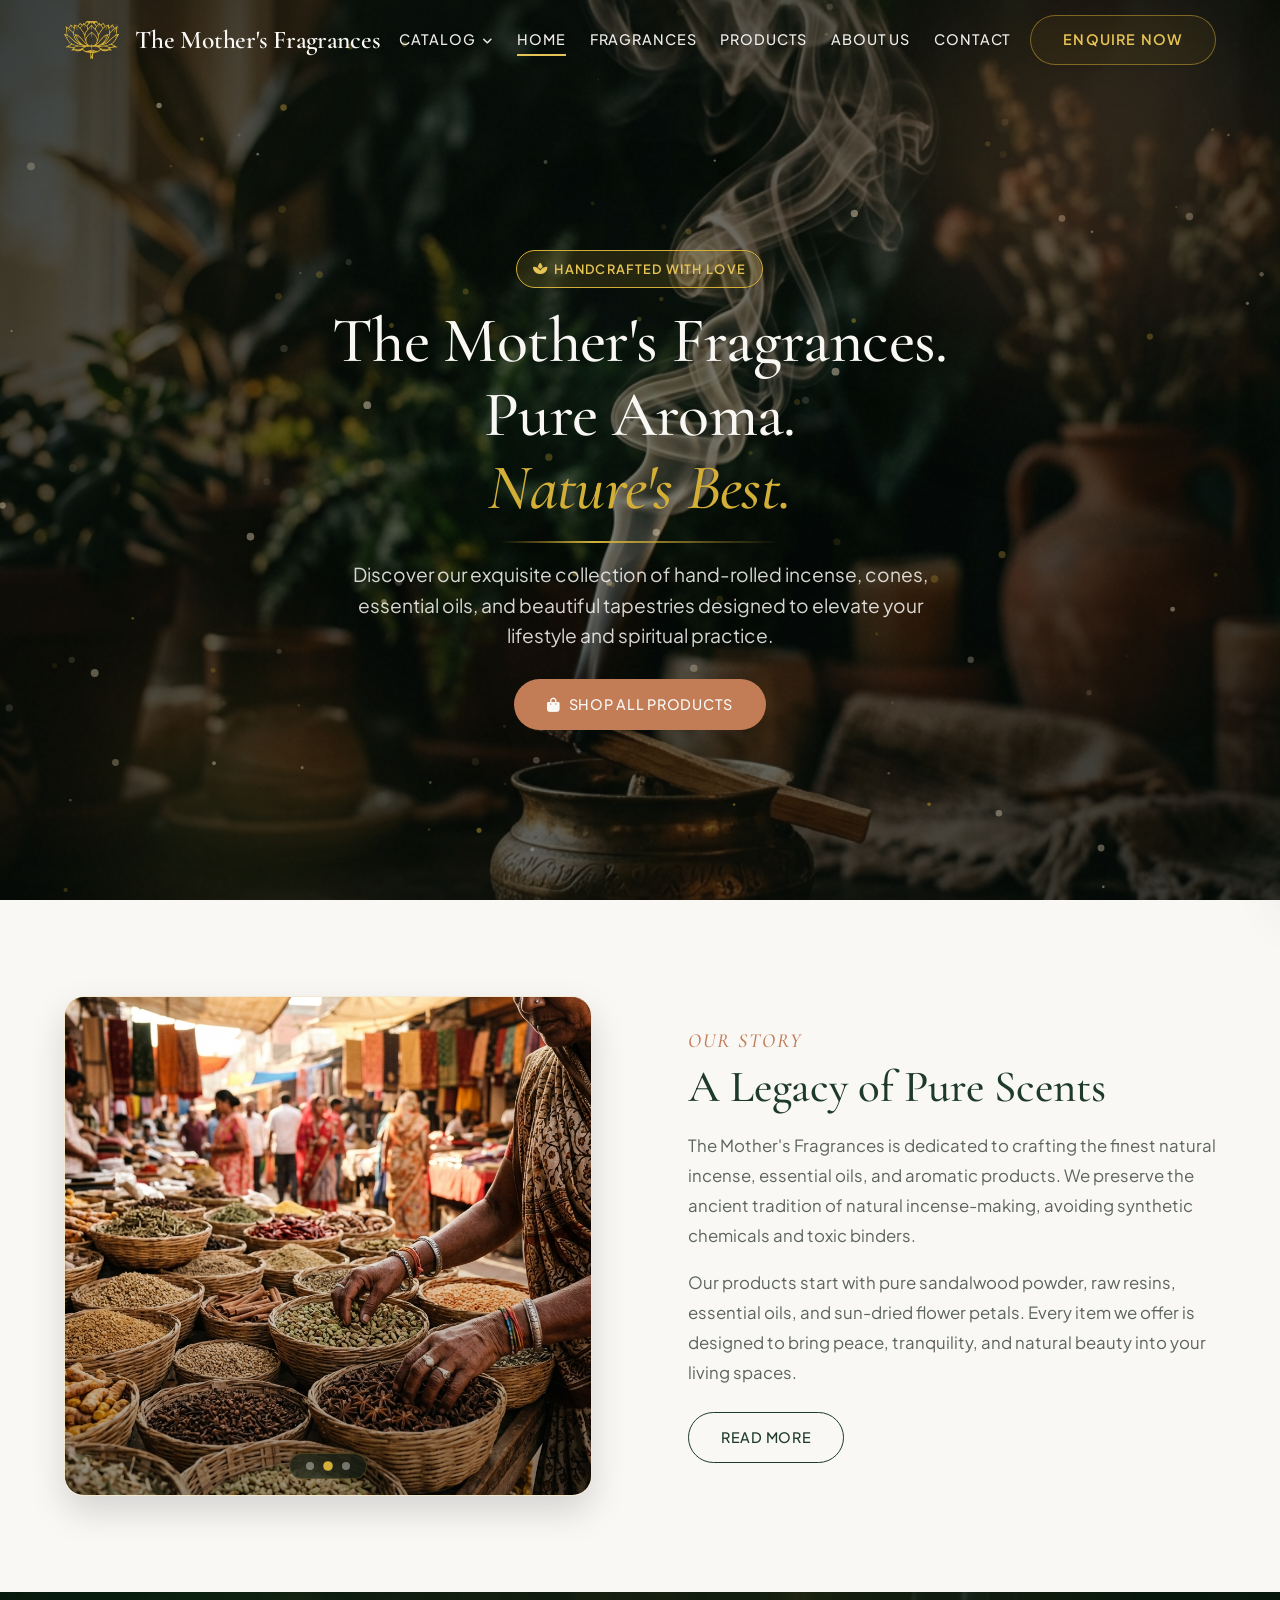
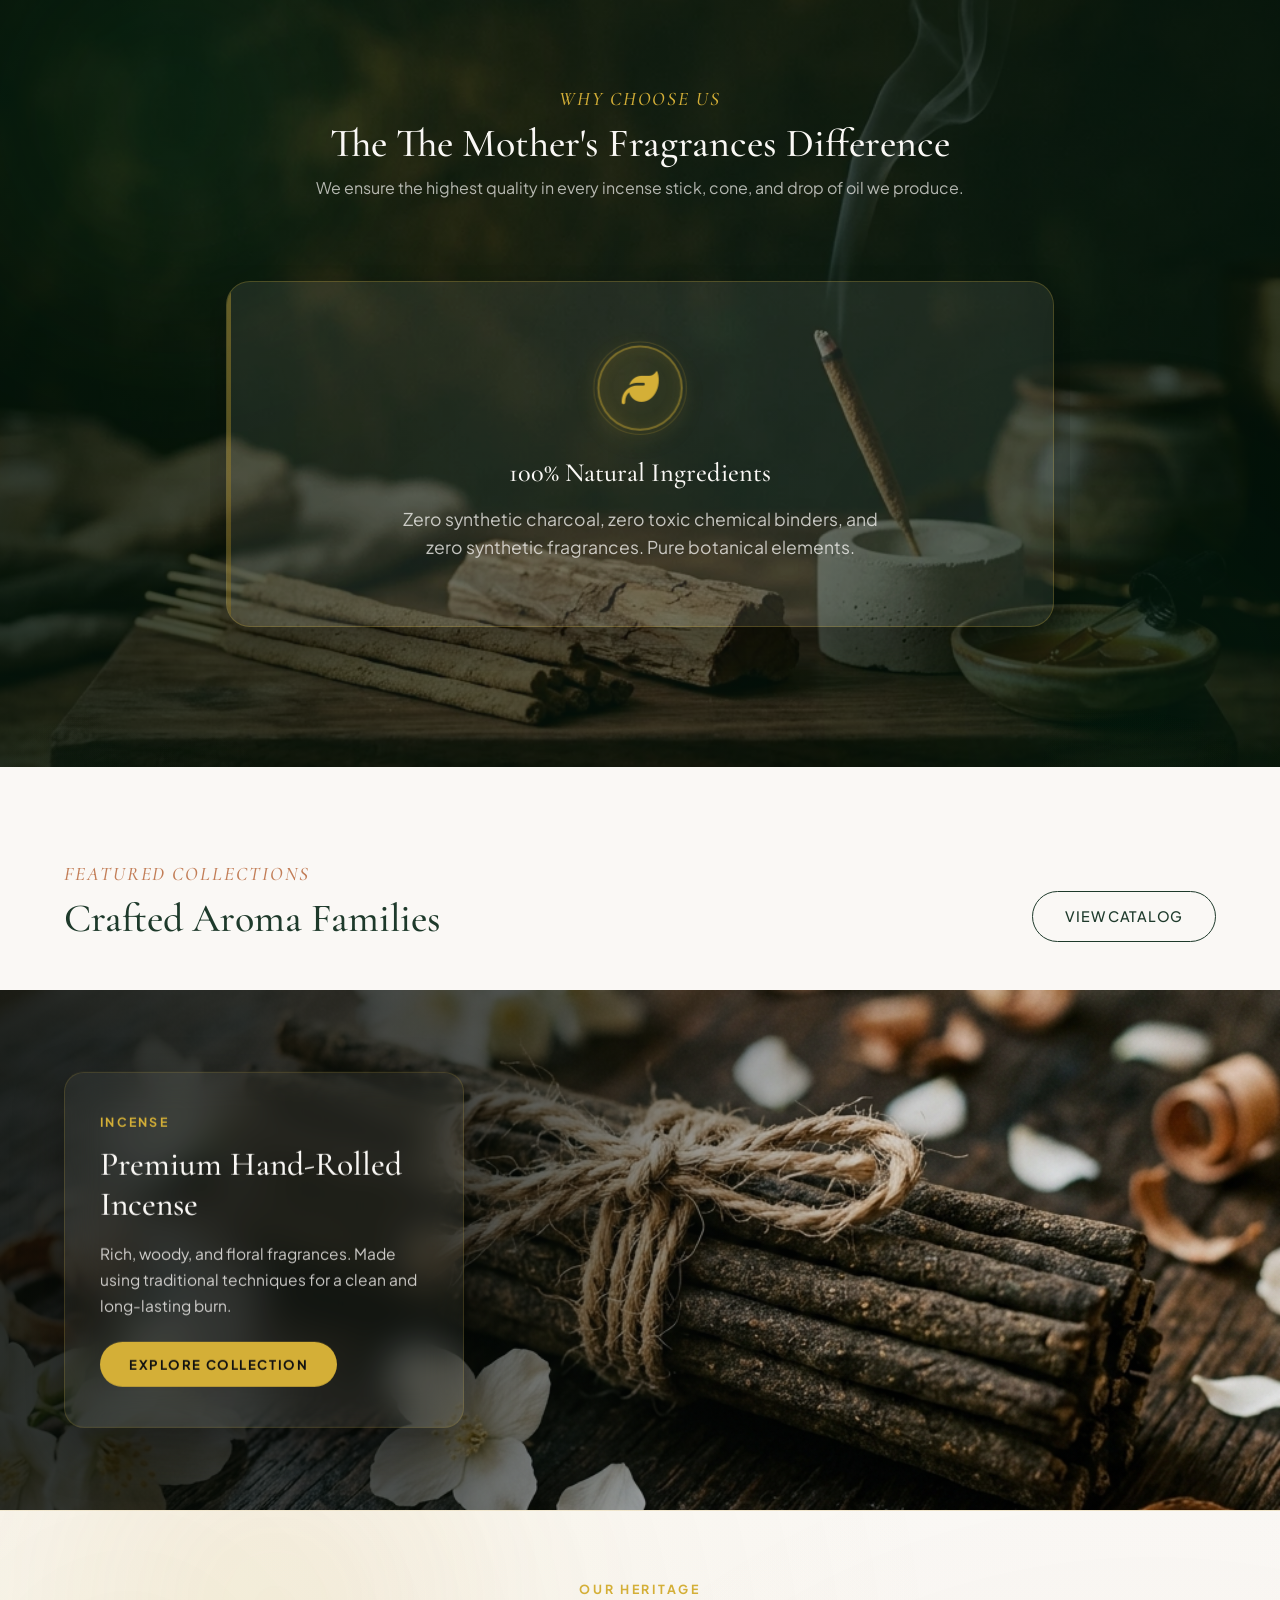
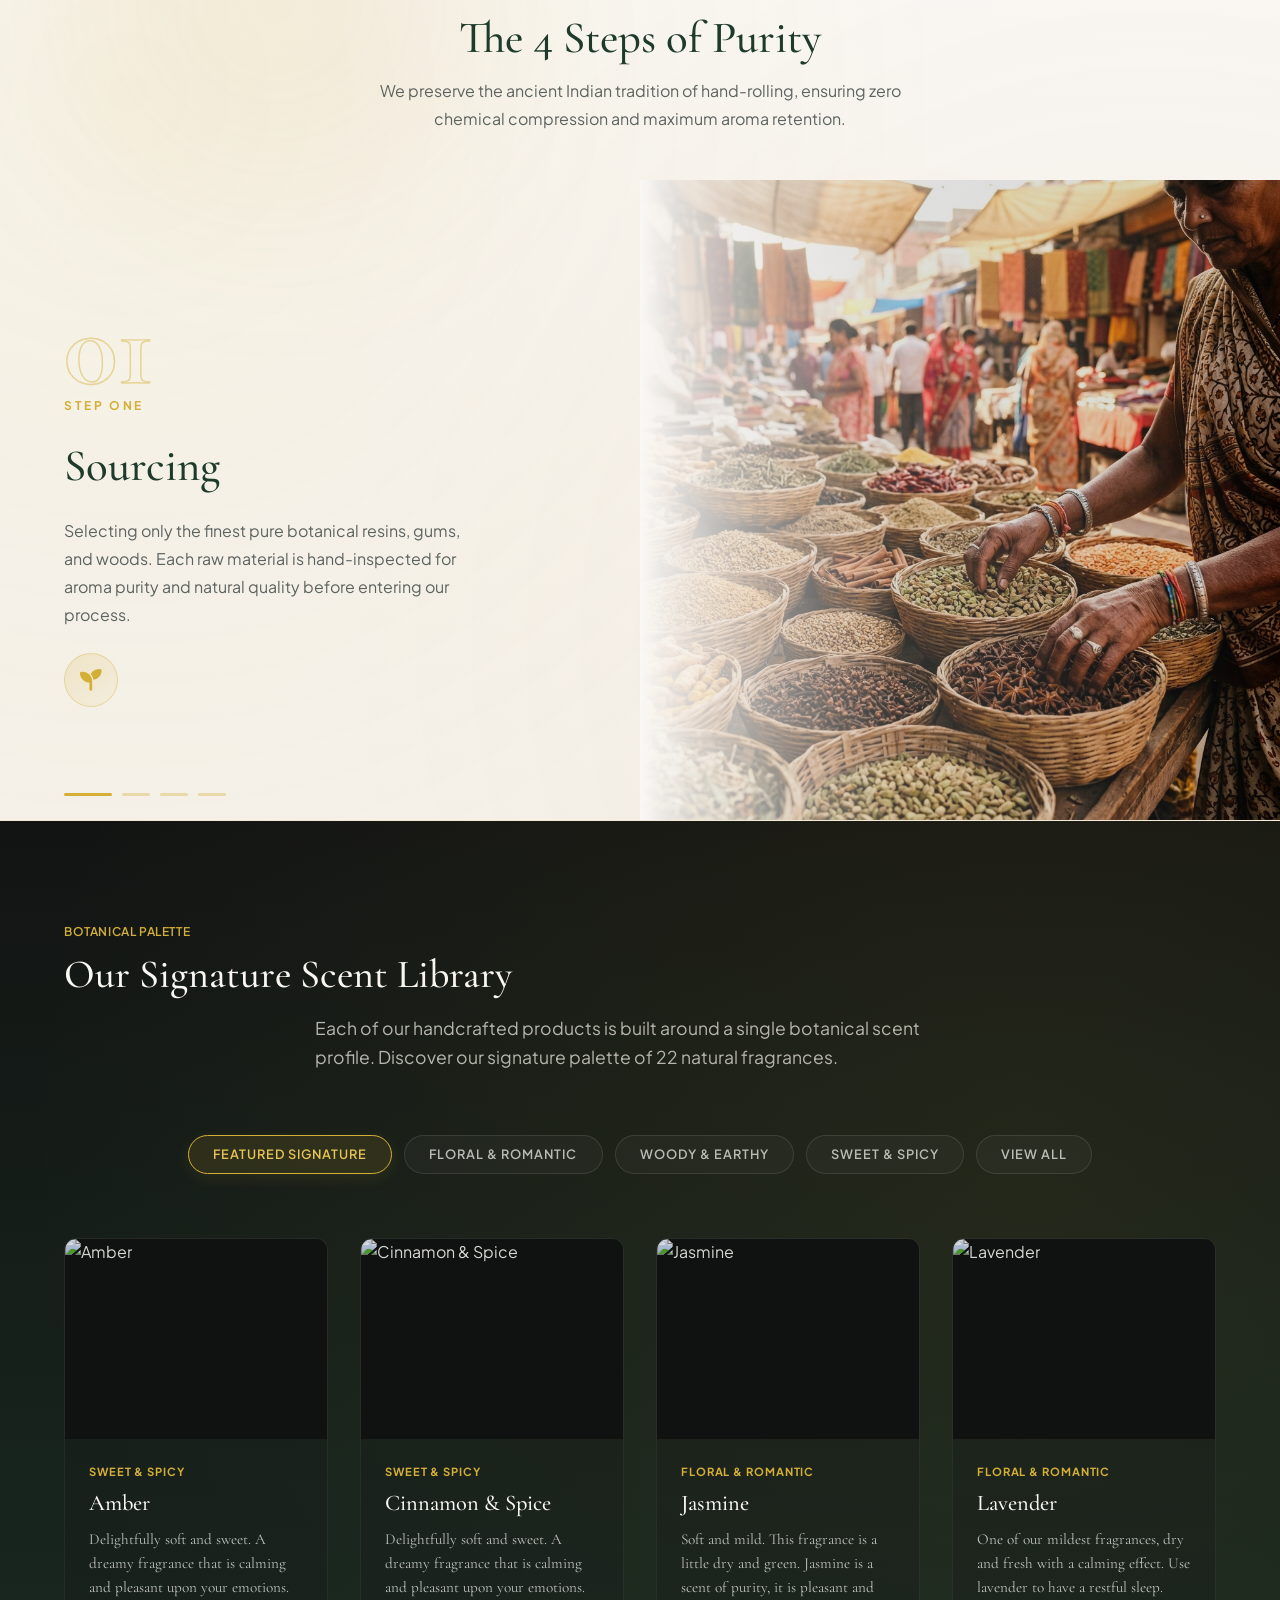
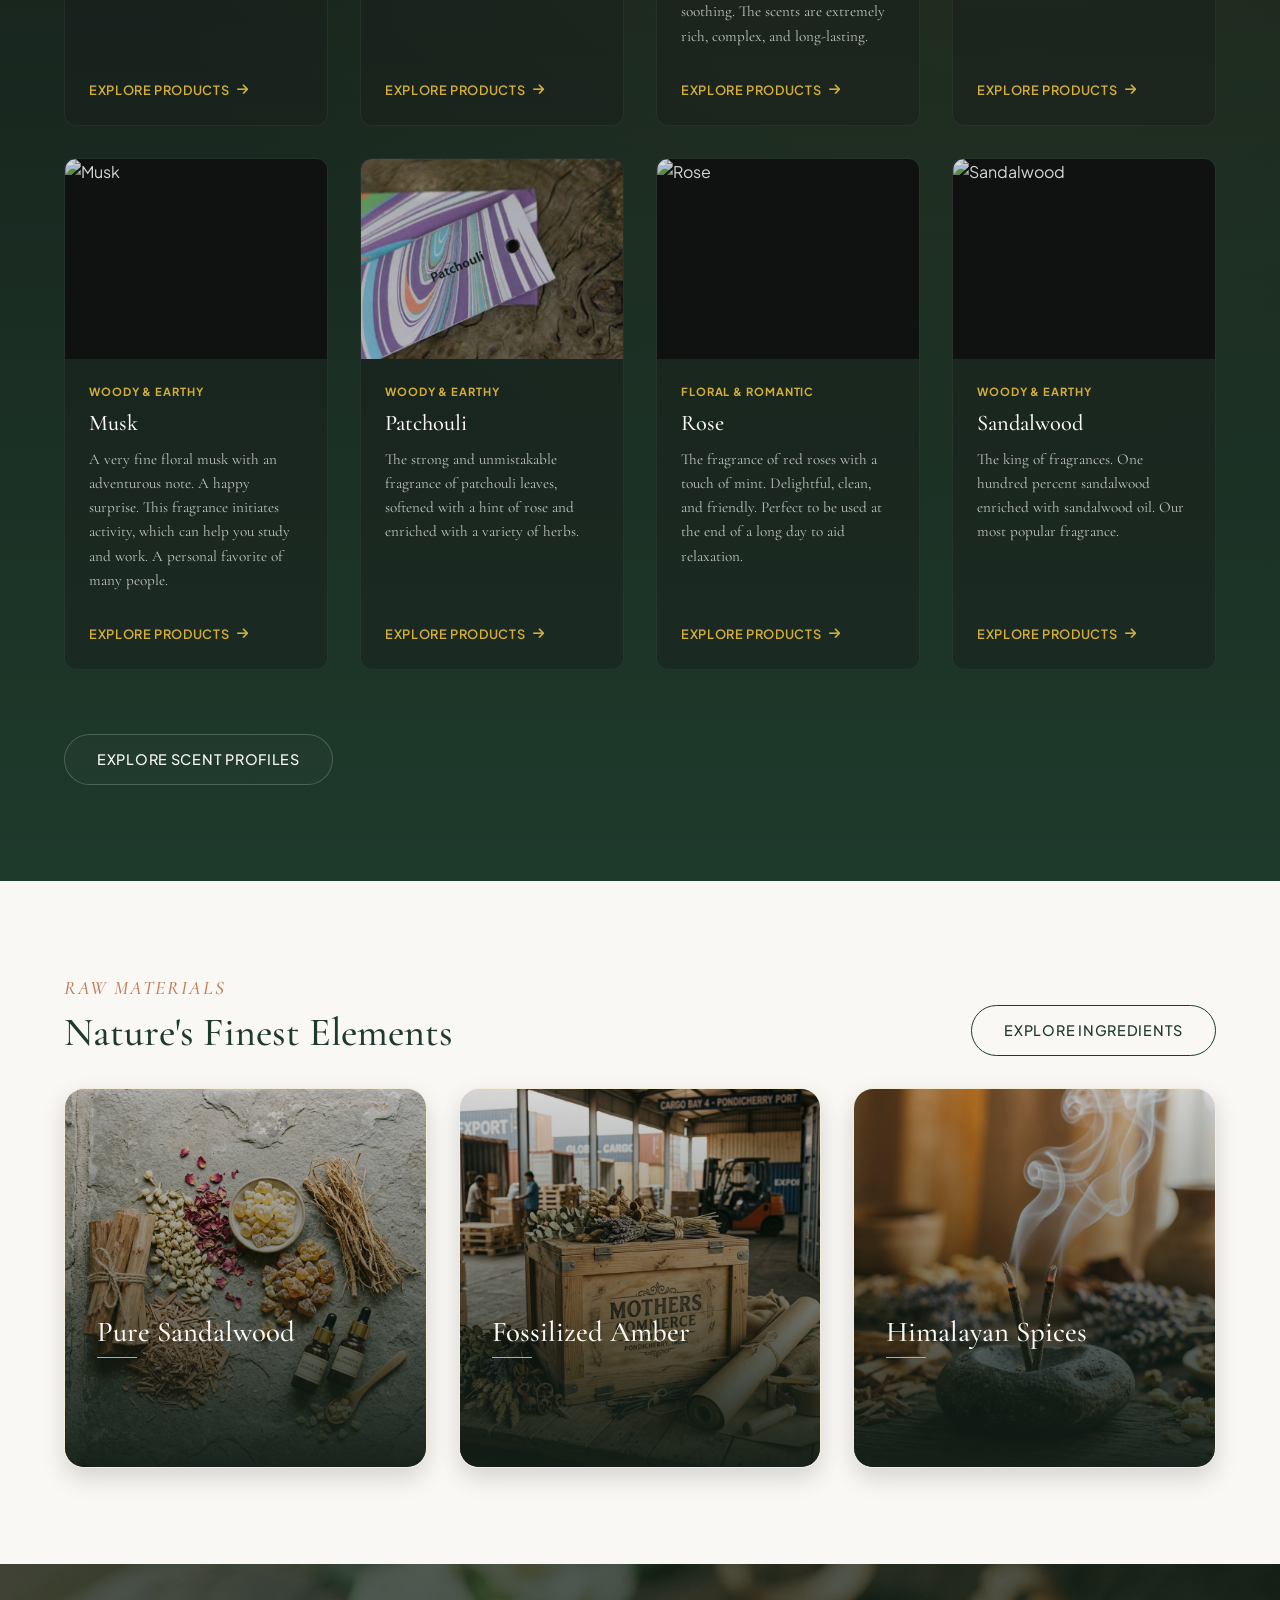
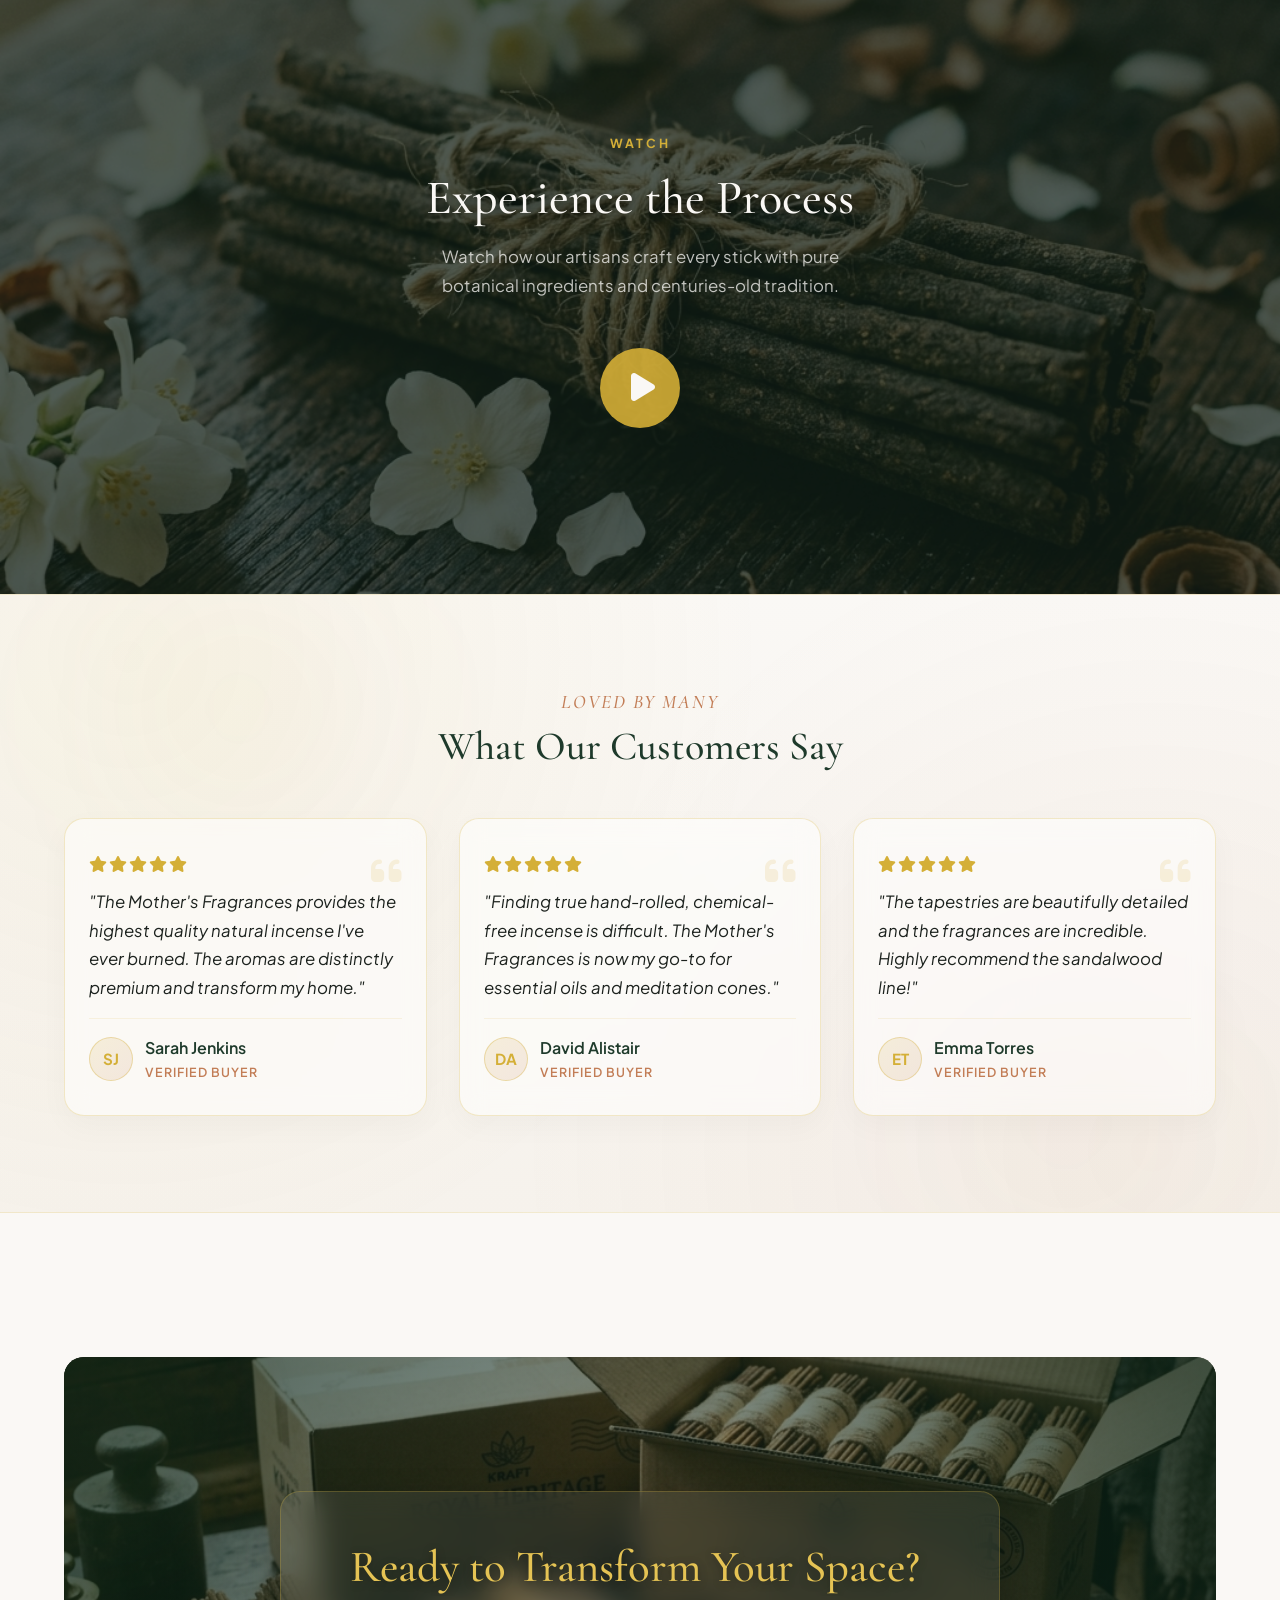
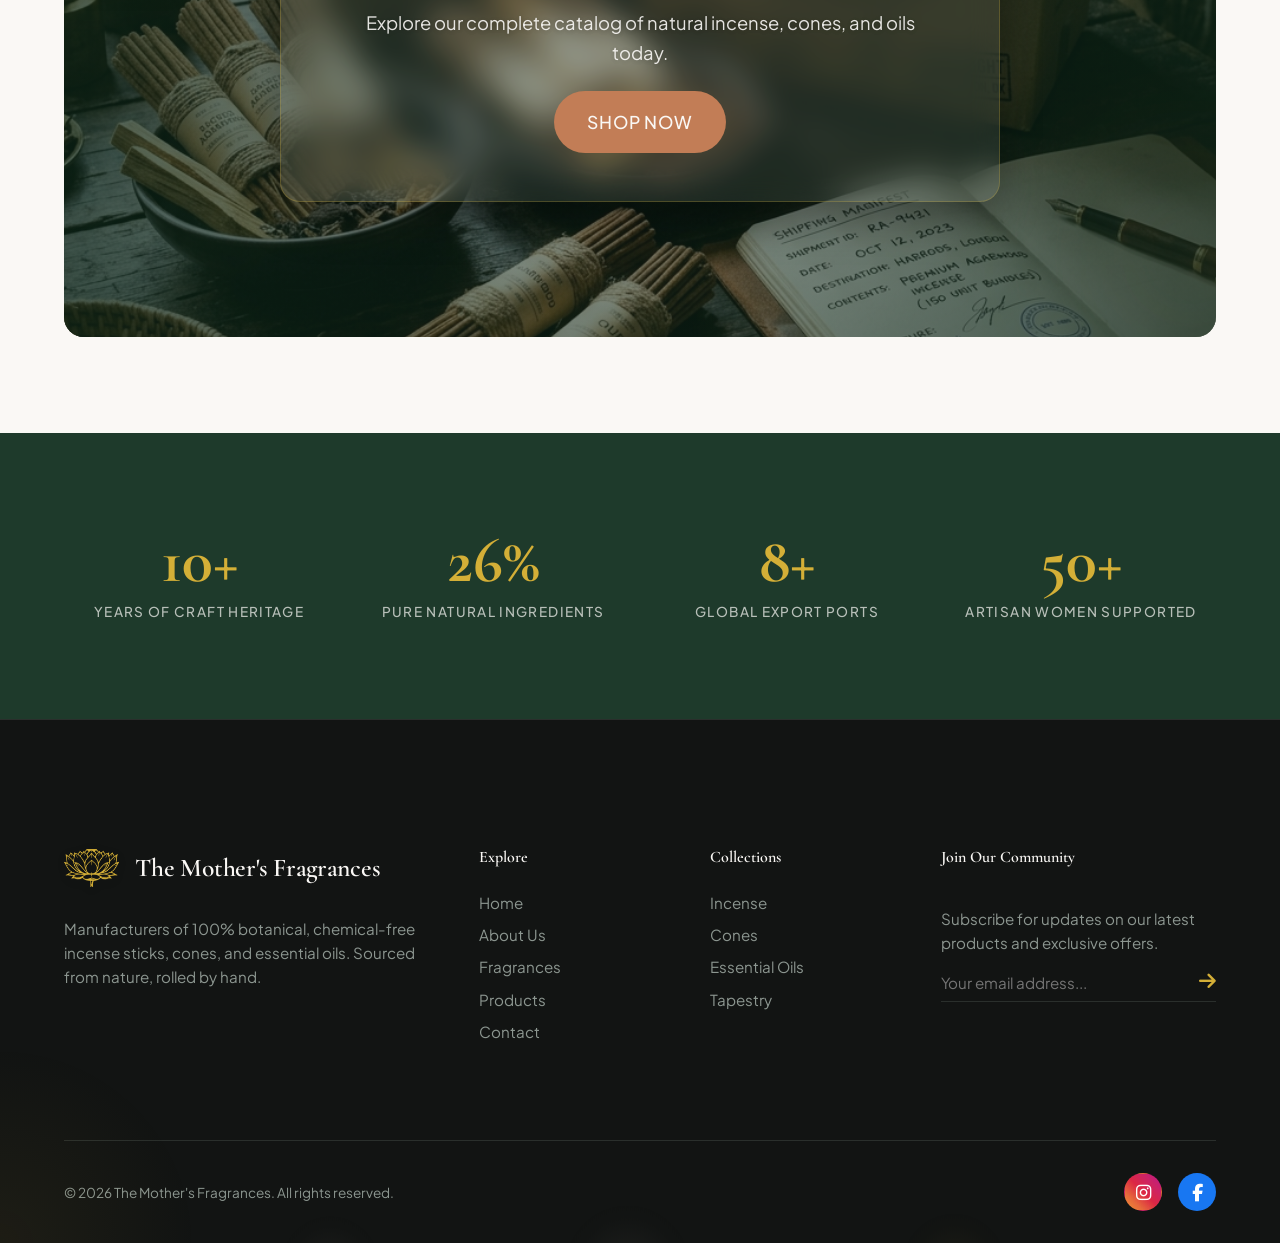
==== index.html @ 9d0c7a4f "upgraded" ====
<!DOCTYPE html>
<html lang="en">

<head>
  <meta charset="UTF-8">
  <meta name="viewport" content="width=device-width, initial-scale=1.0">
  <title>Mothersfragrances | Premium Incense, Cones & Oils</title>
  <meta name="description"
    content="Discover The Mother's Fragrances. Shop our premium collections of handcrafted Incense, Cones, Perfume Oils, Essential Oils, and Tapestries.">
  <meta name="keywords"
    content="The Mother's Fragrances, incense, cones, tapestry, perfume oils, essential oils, handcrafted incense">
  <link rel="icon" type="image/webp" href="./assets/images/lotus-logo-golden.webp">

  <!-- CSS Stylesheets -->
  <link rel="stylesheet" href="./assets/css/variables.css?v=10">
  <link rel="stylesheet" href="./assets/css/styles.css?v=32">

  <!-- FontAwesome for Premium Icons -->
  <link rel="stylesheet" href="https://cdnjs.cloudflare.com/ajax/libs/font-awesome/6.4.0/css/all.min.css">
  <!-- Google Fonts: Cinzel for cinematic feel -->
  <link rel="preconnect" href="https://fonts.googleapis.com">
  <link rel="preconnect" href="https://fonts.gstatic.com" crossorigin>
  <link
    href="https://fonts.googleapis.com/css2?family=Cinzel:wght@400;500;600&family=Cormorant+Garamond:ital,wght@0,300;0,400;1,300;1,400&display=swap"
    rel="stylesheet">

  <style>
    /* Home page specific styles */
    .hero {
      position: relative;
      min-height: 100vh;
      display: flex;
      align-items: center;
      justify-content: center;
      overflow: hidden;
      background-color: #050a07;
      padding-top: var(--header-height);
    }

    .hero-bg-slider {
      position: absolute;
      inset: 0;
      width: 100%;
      height: 100%;
      z-index: 0;
      overflow: hidden;
    }

    .hero-bg-slider .hero-slide {
      position: absolute;
      inset: 0;
      width: 100%;
      height: 100%;
      object-fit: cover;
      opacity: 0;
      transition: opacity 1.5s ease-in-out, transform 8s ease-out;
      transform: scale(1);
    }

    .hero-bg-slider .hero-slide.active {
      opacity: 1;
      transform: scale(1.06);
    }

    .hero-overlay {
      position: absolute;
      inset: 0;
      background: radial-gradient(circle at center, rgba(5, 10, 7, 0.45) 0%, rgba(5, 10, 7, 0.8) 100%);
      z-index: 1;
      pointer-events: none;
    }

    /* Centered Glassmorphic card */
    .hero-container {
      position: relative;
      z-index: 3;
      width: 90%;
      max-width: 800px;
      margin: 0 auto;
      display: flex;
      justify-content: center;
    }

    .hero-card {
      background: transparent;
      backdrop-filter: none;
      -webkit-backdrop-filter: none;
      border: none;
      padding: var(--space-xl) var(--space-md);
      text-align: center;
      box-shadow: none;
      width: 100%;
      display: flex;
      flex-direction: column;
      align-items: center;
      gap: var(--space-md);
      animation: cinematicFadeUp 1.2s cubic-bezier(0.25, 1, 0.5, 1) 0.3s both;
    }

    .hero-badge {
      display: inline-flex;
      align-items: center;
      justify-content: center;
      align-self: center;
      background-color: rgba(212, 175, 55, 0.15);
      border: 1px solid var(--color-gold);
      color: var(--color-gold-light);
      padding: var(--space-xs) var(--space-md);
      border-radius: var(--radius-round);
      font-size: 0.8rem;
      font-weight: 600;
      letter-spacing: 0.1em;
      text-transform: uppercase;
    }

    .hero-card h1 {
      color: var(--color-bg);
      font-size: 4rem;
      line-height: 1.15;
      font-weight: 500;
      margin: 0;
      letter-spacing: -0.01em;
    }

    .hero-card h1 span {
      color: var(--color-gold);
      font-style: italic;
    }

    .hero-card p {
      color: rgba(250, 248, 245, 0.85);
      font-size: 1.2rem;
      line-height: 1.6;
      max-width: 620px;
      margin: 0;
    }

    .hero-actions {
      display: flex;
      justify-content: center;
      margin-top: var(--space-sm);
    }



    .hero-shape {
      position: absolute;
      border: 2px solid var(--color-gold);
      opacity: 0.3;
      border-radius: var(--radius-lg);
      width: 100%;
      height: 100%;
      top: 20px;
      left: 20px;
      z-index: -1;
    }


    /* ===== CINEMATIC HERO ANIMATIONS ===== */

    /* Particle Canvas */
    #heroCanvas {
      position: absolute;
      top: 0;
      left: 0;
      width: 100%;
      height: 100%;
      z-index: 1;
      pointer-events: none;
    }

    /* Glowing orbs */
    .hero-orb {
      position: absolute;
      border-radius: 50%;
      filter: blur(80px);
      z-index: 2;
      pointer-events: none;
      animation: orbFloat 8s ease-in-out infinite;
    }

    .hero-orb-1 {
      width: 500px;
      height: 500px;
      background: radial-gradient(circle, rgba(194, 125, 86, 0.35) 0%, transparent 70%);
      top: -100px;
      right: -50px;
      animation-delay: 0s;
    }

    .hero-orb-2 {
      width: 350px;
      height: 350px;
      background: radial-gradient(circle, rgba(212, 175, 55, 0.2) 0%, transparent 70%);
      bottom: -80px;
      left: 5%;
      animation-delay: -3s;
    }

    .hero-orb-3 {
      width: 250px;
      height: 250px;
      background: radial-gradient(circle, rgba(30, 58, 43, 0.5) 0%, transparent 70%);
      top: 30%;
      left: 40%;
      animation-delay: -5s;
    }

    @keyframes orbFloat {

      0%,
      100% {
        transform: translateY(0px) scale(1);
      }

      50% {
        transform: translateY(-30px) scale(1.08);
      }
    }

    /* Cursor glow */
    .cursor-glow {
      position: fixed;
      width: 400px;
      height: 400px;
      border-radius: 50%;
      background: radial-gradient(circle, rgba(212, 175, 55, 0.06) 0%, transparent 70%);
      pointer-events: none;
      z-index: 9999;
      transform: translate(-50%, -50%);
      transition: opacity 0.3s ease;
    }

    /* Cinematic hero text entrance */
    @keyframes cinematicFadeUp {
      0% {
        opacity: 0;
        transform: translateY(60px) scale(0.96);
        filter: blur(8px);
      }

      100% {
        opacity: 1;
        transform: translateY(0) scale(1);
        filter: blur(0);
      }
    }

    @keyframes cinematicFadeLeft {
      0% {
        opacity: 0;
        transform: translateX(80px);
        filter: blur(6px);
      }

      100% {
        opacity: 1;
        transform: translateX(0);
        filter: blur(0);
      }
    }

    @keyframes shimmerLine {
      0% {
        width: 0;
      }

      100% {
        width: 100%;
      }
    }

    @keyframes badgePop {
      0% {
        opacity: 0;
        transform: scale(0.7) translateY(10px);
      }

      70% {
        transform: scale(1.05) translateY(-2px);
      }

      100% {
        opacity: 1;
        transform: scale(1) translateY(0);
      }
    }

    @keyframes glowPulse {

      0%,
      100% {
        text-shadow: 0 0 20px rgba(212, 175, 55, 0.3), 0 0 40px rgba(212, 175, 55, 0.1);
      }

      50% {
        text-shadow: 0 0 30px rgba(212, 175, 55, 0.5), 0 0 60px rgba(212, 175, 55, 0.2), 0 0 80px rgba(212, 175, 55, 0.1);
      }
    }

    @keyframes lineReveal {
      0% {
        transform: scaleX(0);
      }

      100% {
        transform: scaleX(1);
      }
    }

    /* Hero badge */
    .hero-badge {
      animation: badgePop 0.8s cubic-bezier(0.34, 1.56, 0.64, 1) 0.3s both !important;
    }

    /* Hero h1 cinematic */
    .hero-card h1 {
      animation: cinematicFadeUp 1.2s cubic-bezier(0.25, 1, 0.5, 1) 0.6s both !important;
    }

    .hero-card h1 span {
      color: var(--color-gold);
      font-style: italic;
      animation: glowPulse 3s ease-in-out 2s infinite;
    }

    /* Decorative shimmer line under h1 */
    .hero-shimmer-line {
      height: 2px;
      background: linear-gradient(90deg, transparent, var(--color-gold), rgba(212, 175, 55, 0.5), transparent);
      border-radius: 2px;
      animation: shimmerLine 1s ease-out 1.4s both;
      transform-origin: center;
      max-width: 280px;
    }

    /* Hero paragraph */
    .hero-card p {
      animation: cinematicFadeUp 1s cubic-bezier(0.25, 1, 0.5, 1) 1s both !important;
    }

    /* Hero actions */
    .hero-actions {
      animation: cinematicFadeUp 1s cubic-bezier(0.25, 1, 0.5, 1) 1.3s both !important;
    }

    /* Cinematic grain overlay */
    .hero-grain {
      position: absolute;
      inset: 0;
      z-index: 2;
      pointer-events: none;
      background-image: url("data:image/svg+xml,%3Csvg viewBox='0 0 200 200' xmlns='http://www.w3.org/2000/svg'%3E%3Cfilter id='noise'%3E%3CfeTurbulence type='fractalNoise' baseFrequency='0.9' numOctaves='4' stitchTiles='stitch'/%3E%3C/filter%3E%3Crect width='100%25' height='100%25' filter='url(%23noise)' opacity='0.03'/%3E%3C/svg%3E");
      opacity: 0.4;
    }

    /* Stats bar in hero */
    .hero-stats {
      display: flex;
      gap: var(--space-xl);
      padding-top: var(--space-md);
      border-top: 1px solid rgba(250, 248, 245, 0.15);
      margin-top: var(--space-md);
      animation: cinematicFadeUp 1s cubic-bezier(0.25, 1, 0.5, 1) 1.6s both;
    }

    .hero-stat-item {
      display: flex;
      flex-direction: column;
    }

    .hero-stat-num {
      font-family: var(--font-serif);
      font-size: 1.8rem;
      font-weight: 600;
      color: var(--color-gold);
      line-height: 1;
    }

    .hero-stat-label {
      font-size: 0.72rem;
      text-transform: uppercase;
      letter-spacing: 0.1em;
      color: rgba(250, 248, 245, 0.55);
      margin-top: 2px;
    }

    /* Section reveal — cinematic version */
    .reveal {
      opacity: 0;
      transform: translateY(40px);
      transition: opacity 0.9s cubic-bezier(0.25, 1, 0.5, 1), transform 0.9s cubic-bezier(0.25, 1, 0.5, 1), filter 0.9s ease;
      filter: blur(3px);
    }

    .reveal.revealed {
      opacity: 1;
      transform: translateY(0);
      filter: blur(0);
    }

    .reveal-left {
      opacity: 0;
      transform: translateX(-50px);
      transition: opacity 0.9s cubic-bezier(0.25, 1, 0.5, 1), transform 0.9s cubic-bezier(0.25, 1, 0.5, 1);
    }

    .reveal-left.revealed {
      opacity: 1;
      transform: translateX(0);
    }

    .reveal-right {
      opacity: 0;
      transform: translateX(50px);
      transition: opacity 0.9s cubic-bezier(0.25, 1, 0.5, 1), transform 0.9s cubic-bezier(0.25, 1, 0.5, 1);
    }

    .reveal-right.revealed {
      opacity: 1;
      transform: translateX(0);
    }

    /* Section number decorators */
    .section-eyebrow {
      display: inline-flex;
      align-items: center;
      gap: 10px;
      margin-bottom: var(--space-xs);
    }

    .section-eyebrow::before {
      content: '';
      width: 30px;
      height: 2px;
      background: var(--color-gold);
      display: block;
    }

    @media (max-width: 1024px) {
      .hero-container {
        grid-template-columns: 1fr;
        text-align: center;
        padding: var(--space-xl) 0;
      }

      .hero-badge {
        align-self: center;
      }

      .hero h1 {
        font-size: 3.2rem;
      }

      .hero p {
        margin: 0 auto;
      }

      .hero-actions {
        justify-content: center;
      }
    }

    /* Pillars */
    .pillar-card {
      background-color: var(--color-surface);
      border: 1px solid var(--color-border);
      border-radius: var(--radius-md);
      padding: var(--space-xl);
      transition: var(--transition-smooth);
      position: relative;
      overflow: hidden;
      display: flex;
      flex-direction: column;
      gap: var(--space-md);
    }

    .pillar-card::before {
      content: '';
      position: absolute;
      top: 0;
      left: 0;
      width: 4px;
      height: 100%;
      background-color: var(--color-primary);
      transition: var(--transition-smooth);
    }

    .pillar-card:hover {
      transform: translateY(-8px);
      box-shadow: var(--shadow-md);
      border-color: rgba(30, 58, 43, 0.15);
    }

    .pillar-card:hover::before {
      background-color: var(--color-terracotta);
      width: 8px;
    }

    .pillar-icon {
      font-size: 2.2rem;
      color: var(--color-terracotta);
    }

    .pillar-card h3 {
      font-size: 1.5rem;
      color: var(--color-primary);
    }

    /* Split Section */
    .split-section {
      display: grid;
      grid-template-columns: repeat(2, 1fr);
      align-items: center;
      gap: var(--space-4xl);
    }

    .split-image-wrapper {
      position: relative;
      height: 500px;
    }

    .split-image {
      width: 100%;
      height: 100%;
      object-fit: cover;
      border-radius: var(--radius-md);
      box-shadow: var(--shadow-md);
    }

    @media (max-width: 768px) {
      .split-section {
        grid-template-columns: 1fr;
        gap: var(--space-xl);
      }

      .split-image-wrapper {
        height: 300px;
      }
    }

    /* Product Cards Teaser */
    .product-teaser-card {
      background-color: var(--color-surface);
      border: 1px solid var(--color-border);
      border-radius: var(--radius-md);
      overflow: hidden;
      transition: var(--transition-smooth);
      display: flex;
      flex-direction: column;
      height: 100%;
    }

    .product-teaser-card:hover {
      transform: translateY(-5px);
      box-shadow: var(--shadow-md);
    }

    .product-teaser-img-wrapper {
      height: 250px;
      overflow: hidden;
    }

    .product-teaser-img {
      width: 100%;
      height: 100%;
      object-fit: cover;
      transition: var(--transition-slow);
    }

    .product-teaser-card:hover .product-teaser-img {
      transform: scale(1.05);
    }

    .product-teaser-content {
      padding: var(--space-lg);
      flex: 1;
      display: flex;
      flex-direction: column;
      gap: var(--space-sm);
    }

    .product-tag {
      font-family: var(--font-sans);
      font-size: 0.75rem;
      font-weight: 600;
      text-transform: uppercase;
      color: var(--color-terracotta);
      letter-spacing: 0.05em;
    }

    .product-teaser-content h3 {
      font-size: 1.4rem;
      color: var(--color-primary);
    }

    .product-teaser-actions {
      margin-top: auto;
      display: flex;
      justify-content: space-between;
      align-items: center;
      padding-top: var(--space-md);
      border-top: 1px solid var(--color-border);
    }

    /* Counters section */
    .counters-section {
      background-color: var(--color-primary);
      color: var(--color-bg);
      text-align: center;
    }

    .counter-item {
      display: flex;
      flex-direction: column;
      align-items: center;
      gap: var(--space-xs);
    }

    .counter-num {
      font-family: var(--font-serif);
      font-size: 4rem;
      font-weight: bold;
      color: var(--color-gold);
      line-height: 1;
    }

    .counter-title {
      font-family: var(--font-sans);
      font-size: 0.85rem;
      font-weight: 500;
      text-transform: uppercase;
      letter-spacing: 0.1em;
      color: rgba(250, 248, 245, 0.7);
    }

    /* Process Timeline */
    .process-grid {
      display: grid;
      grid-template-columns: repeat(4, 1fr);
      gap: var(--space-lg);
      margin-top: var(--space-2xl);
    }

    .process-step {
      text-align: center;
      position: relative;
    }

    .process-step:not(:last-child)::after {
      content: '\f101';
      font-family: 'Font Awesome 6 Free';
      font-weight: 900;
      position: absolute;
      top: 30%;
      right: -20px;
      color: var(--color-gold);
      font-size: 1.5rem;
      transform: translateY(-50%);
    }

    .process-img-wrapper {
      width: 140px;
      height: 140px;
      border-radius: 50%;
      margin: 0 auto var(--space-md) auto;
      overflow: hidden;
      border: 3px solid var(--color-gold);
      box-shadow: var(--shadow-md);
      position: relative;
    }

    .process-img-wrapper img {
      width: 100%;
      height: 100%;
      object-fit: cover;
      transition: transform 0.5s ease;
    }

    .process-step:hover .process-img-wrapper img {
      transform: scale(1.1);
    }

    .process-step h4 {
      color: var(--color-terracotta);
      font-size: 1.2rem;
      margin-bottom: var(--space-xs);
    }

    @media (max-width: 900px) {
      .process-grid {
        grid-template-columns: repeat(2, 1fr);
        gap: var(--space-xl);
      }

      .process-step:not(:last-child)::after {
        display: none;
      }
    }

    @media (max-width: 500px) {
      .process-grid {
        grid-template-columns: 1fr;
      }
    }

    /* Ingredients Grid */
    .ingredients-grid {
      display: grid;
      grid-template-columns: repeat(auto-fit, minmax(280px, 1fr));
      gap: var(--space-xl);
      margin-top: var(--space-xl);
    }

    .ingredient-card {
      display: block;
      position: relative;
      height: 380px;
      border-radius: var(--radius-lg);
      overflow: hidden;
      cursor: pointer;
      border: 1px solid rgba(212, 175, 55, 0.15);
      box-shadow: 0 10px 25px rgba(0, 0, 0, 0.15);
      transition: all 0.5s cubic-bezier(0.25, 1, 0.5, 1);
    }

    .ingredient-img {
      width: 100%;
      height: 100%;
      object-fit: cover;
      transition: transform 0.8s cubic-bezier(0.25, 1, 0.5, 1), filter 0.8s ease;
      filter: brightness(0.85);
    }

    .ingredient-card:hover .ingredient-img {
      transform: scale(1.1);
      filter: brightness(0.7) blur(1px);
    }

    .ingredient-overlay {
      position: absolute;
      inset: 0;
      background: linear-gradient(to top, rgba(18, 30, 23, 0.95) 0%, rgba(18, 30, 23, 0.4) 50%, transparent 100%);
      display: flex;
      flex-direction: column;
      justify-content: flex-end;
      padding: var(--space-xl);
      color: var(--color-bg);
      transition: all 0.5s cubic-bezier(0.25, 1, 0.5, 1);
      z-index: 2;
    }

    .ingredient-card-header {
      transform: translateY(25px);
      transition: transform 0.5s cubic-bezier(0.25, 1, 0.5, 1);
    }

    .ingredient-card:hover .ingredient-card-header {
      transform: translateY(0);
    }

    .ingredient-overlay h3 {
      color: var(--color-bg);
      font-family: var(--font-serif);
      font-size: 1.8rem;
      font-weight: 500;
      margin: 0;
      transition: color 0.4s ease;
    }

    .ingredient-card:hover .ingredient-overlay h3 {
      color: var(--color-gold);
    }

    .ingredient-overlay .decorative-line {
      width: 40px;
      height: 1px;
      background-color: var(--color-gold);
      margin: var(--space-xs) 0;
      transition: width 0.5s cubic-bezier(0.25, 1, 0.5, 1);
    }

    .ingredient-card:hover .decorative-line {
      width: 100%;
    }

    .ingredient-desc {
      font-size: 0.95rem;
      line-height: 1.6;
      color: rgba(250, 248, 245, 0.8);
      opacity: 0;
      transform: translateY(15px);
      margin: var(--space-xs) 0 0 0;
      transition: opacity 0.4s, transform 0.5s cubic-bezier(0.25, 1, 0.5, 1);
    }

    .ingredient-card:hover .ingredient-desc {
      opacity: 1;
      transform: translateY(0);
      transition-delay: 0.1s;
    }

    .ingredient-action {
      font-family: var(--font-sans);
      font-size: 0.8rem;
      font-weight: 600;
      text-transform: uppercase;
      letter-spacing: 0.1em;
      color: var(--color-gold);
      margin-top: var(--space-md);
      opacity: 0;
      transform: translateY(10px);
      transition: opacity 0.4s, transform 0.5s cubic-bezier(0.25, 1, 0.5, 1);
      display: inline-flex;
      align-items: center;
      gap: 6px;
    }

    .ingredient-card:hover .ingredient-action {
      opacity: 1;
      transform: translateY(0);
      transition-delay: 0.2s;
    }

    .ingredient-card:hover {
      transform: translateY(-8px);
      border-color: var(--color-gold);
      box-shadow:
        0 20px 40px rgba(0, 0, 0, 0.3),
        0 0 25px rgba(212, 175, 55, 0.25);
    }

    .ingredient-card:hover .ingredient-overlay {
      background: rgba(18, 30, 23, 0.88);
      backdrop-filter: blur(8px);
      -webkit-backdrop-filter: blur(8px);
    }

    /* Testimonials Section */
    .testimonials-section {
      position: relative;
      background:
        radial-gradient(circle at 10% 10%, rgba(212, 175, 55, 0.08) 0%, transparent 50%),
        radial-gradient(circle at 90% 90%, rgba(194, 125, 86, 0.06) 0%, transparent 50%),
        linear-gradient(180deg, #FAF8F5 0%, #F6F2EC 100%) !important;
      border-top: 1px solid rgba(212, 175, 55, 0.18);
      border-bottom: 1px solid rgba(212, 175, 55, 0.18);
      overflow: hidden;
    }

    /* Glowing ambient orbs for testimonials */
    .t-orb {
      position: absolute;
      border-radius: 50%;
      filter: blur(80px);
      pointer-events: none;
      z-index: 0;
      animation: tOrbFloat 14s ease-in-out infinite alternate;
    }

    .t-orb-1 {
      width: 350px;
      height: 350px;
      background: radial-gradient(circle, rgba(212, 175, 55, 0.06) 0%, transparent 70%);
      top: -10%;
      left: 5%;
    }

    .t-orb-2 {
      width: 300px;
      height: 300px;
      background: radial-gradient(circle, rgba(194, 125, 86, 0.05) 0%, transparent 70%);
      bottom: -10%;
      right: 5%;
      animation-delay: -7s;
    }

    @keyframes tOrbFloat {
      0% {
        transform: translateY(0) scale(1);
      }

      100% {
        transform: translateY(-25px) scale(1.08);
      }
    }

    .testimonial-grid {
      display: grid;
      grid-template-columns: repeat(auto-fit, minmax(300px, 1fr));
      gap: var(--space-xl);
      margin-top: var(--space-2xl);
      position: relative;
      z-index: 1;
    }

    .testimonial-card {
      background: rgba(255, 255, 255, 0.55) !important;
      backdrop-filter: blur(12px);
      -webkit-backdrop-filter: blur(12px);
      border: 1px solid rgba(212, 175, 55, 0.25) !important;
      padding: var(--space-xl) var(--space-lg);
      border-radius: 20px;
      position: relative;
      transition: all 0.4s cubic-bezier(0.25, 1, 0.5, 1);
      display: flex;
      flex-direction: column;
      justify-content: space-between;
      min-height: 220px;
      box-shadow: 0 10px 30px rgba(0, 0, 0, 0.03);
    }

    .testimonial-card::before {
      content: '\f10d';
      font-family: 'Font Awesome 6 Free';
      font-weight: 900;
      position: absolute;
      top: 24px;
      right: 24px;
      font-size: 2.2rem;
      color: rgba(212, 175, 55, 0.15);
      transition: all 0.4s ease;
    }

    .testimonial-card:hover {
      background: rgba(255, 255, 255, 0.85) !important;
      transform: translateY(-8px);
      border-color: rgba(212, 175, 55, 0.6) !important;
      box-shadow:
        0 20px 40px rgba(212, 175, 55, 0.1),
        0 15px 30px rgba(0, 0, 0, 0.04);
    }

    .testimonial-card:hover::before {
      color: rgba(212, 175, 55, 0.35);
      transform: translateY(-4px) scale(1.08);
    }

    .stars {
      color: var(--color-gold);
      margin-bottom: var(--space-sm);
      font-size: 1rem;
      letter-spacing: 2px;
      transition: all 0.3s ease;
    }

    .testimonial-card:hover .stars {
      transform: scale(1.04);
      text-shadow: 0 0 8px rgba(212, 175, 55, 0.3);
    }

    .testimonial-text {
      font-style: italic;
      margin-bottom: var(--space-md);
      color: var(--color-text);
      line-height: 1.7;
      font-size: 1.05rem;
      position: relative;
      z-index: 1;
    }

    .testimonial-author-info {
      display: flex;
      align-items: center;
      gap: var(--space-sm);
      margin-top: auto;
      border-top: 1px solid rgba(212, 175, 55, 0.12);
      padding-top: var(--space-md);
    }

    .testimonial-avatar {
      width: 44px;
      height: 44px;
      border-radius: 50%;
      background: linear-gradient(135deg, rgba(212, 175, 55, 0.15) 0%, rgba(194, 125, 86, 0.15) 100%);
      border: 1px solid rgba(212, 175, 55, 0.35);
      display: flex;
      align-items: center;
      justify-content: center;
      font-weight: 700;
      color: var(--color-gold);
      font-size: 0.95rem;
      font-family: var(--font-sans);
    }

    .testimonial-meta {
      display: flex;
      flex-direction: column;
      gap: 2px;
    }

    .testimonial-author {
      font-weight: 600;
      color: var(--color-primary);
      font-size: 1rem;
    }

    .testimonial-company {
      font-size: 0.78rem;
      color: var(--color-terracotta);
      text-transform: uppercase;
      letter-spacing: 0.08em;
      font-weight: 600;
    }

    /* Wholesale CTA */
    .wholesale-cta {
      position: relative;
      border-radius: var(--radius-lg);
      overflow: hidden;
      min-height: 580px;
      display: flex;
      align-items: center;
      justify-content: center;
      padding: var(--space-xl) var(--space-md);
      background-color: #0c2618;
      margin-top: var(--space-2xl);
    }

    .cta-bg-slider {
      position: absolute;
      inset: 0;
      width: 100%;
      height: 100%;
      z-index: 1;
      overflow: hidden;
    }

    .cta-bg-slider .cta-bg-slide {
      position: absolute;
      inset: 0;
      width: 100%;
      height: 100%;
      object-fit: cover;
      opacity: 0;
      transition: opacity 1.8s ease-in-out, transform 8s ease-out;
      transform: scale(1);
    }

    .cta-bg-slider .cta-bg-slide.active {
      opacity: 0.75;
      transform: scale(1.05);
    }

    .cta-overlay {
      position: absolute;
      inset: 0;
      background: radial-gradient(circle at center, rgba(30, 58, 43, 0.2) 0%, rgba(12, 38, 24, 0.7) 100%);
      z-index: 2;
      pointer-events: none;
    }

    /* Glowing animated background orbs */
    .cta-orb {
      position: absolute;
      border-radius: 50%;
      filter: blur(80px);
      z-index: 2;
      opacity: 0.25;
      pointer-events: none;
      width: 280px;
      height: 280px;
      animation: cta-orb-drift 12s infinite alternate ease-in-out;
    }

    .cta-orb-1 {
      top: -10%;
      left: -10%;
      background: radial-gradient(circle, rgba(212, 175, 55, 0.45) 0%, rgba(212, 175, 55, 0) 70%);
    }

    .cta-orb-2 {
      bottom: -10%;
      right: -10%;
      background: radial-gradient(circle, rgba(194, 125, 86, 0.45) 0%, rgba(194, 125, 86, 0) 70%);
      animation-delay: -6s;
    }

    @keyframes cta-orb-drift {
      0% {
        transform: translate(0, 0) scale(1);
      }

      50% {
        transform: translate(30px, -20px) scale(1.15);
      }

      100% {
        transform: translate(-20px, 30px) scale(0.9);
      }
    }

    .cta-content {
      position: relative;
      z-index: 3;
      background: rgba(255, 255, 255, 0.08) !important;
      backdrop-filter: blur(15px);
      -webkit-backdrop-filter: blur(15px);
      padding: var(--space-2xl) var(--space-xl);
      border-radius: var(--radius-lg);
      border: 1px solid rgba(212, 175, 55, 0.25) !important;
      max-width: 720px;
      width: 90%;
      box-shadow: 0 20px 40px rgba(0, 0, 0, 0.3);
      text-align: center;
      color: #FFFFFF;
      transition: transform 0.4s cubic-bezier(0.25, 1, 0.5, 1), box-shadow 0.4s cubic-bezier(0.25, 1, 0.5, 1), border-color 0.4s cubic-bezier(0.25, 1, 0.5, 1);
    }

    .cta-content:hover {
      transform: translateY(-6px);
      border-color: rgba(212, 175, 55, 0.55) !important;
      box-shadow: 0 30px 60px rgba(0, 0, 0, 0.45);
    }

    .cta-content h2 {
      color: var(--color-gold-light);
      font-size: 2.8rem;
      margin-bottom: var(--space-sm);
      line-height: 1.25;
      text-shadow: 0 2px 10px rgba(0, 0, 0, 0.3);
    }

    .cta-content p {
      font-size: 1.15rem;
      max-width: 580px;
      margin: 0 auto var(--space-lg) auto;
      opacity: 0.95;
      color: rgba(250, 248, 245, 0.95);
      text-shadow: 0 1px 5px rgba(0, 0, 0, 0.2);
    }

    /* Parallax & Magnetic Styles */
    .parallax-wrapper {
      overflow: hidden;
      position: relative;
    }

    .parallax-img {
      will-change: transform;
      transform: scale(1.1);
      transition: transform 0.1s cubic-bezier(0.25, 0.46, 0.45, 0.94);
    }

    .magnetic {
      display: inline-block;
      transition: transform 0.3s cubic-bezier(0.25, 1, 0.5, 1), background-color 0.3s, color 0.3s, border-color 0.3s;
      will-change: transform;
    }

    .text-reveal-line {
      overflow: hidden;
      display: inline-block;
      vertical-align: top;
    }

    .reveal-word {
      display: inline-block;
      transform: translateY(110%);
      opacity: 0;
      transition: transform 1s cubic-bezier(0.25, 1, 0.5, 1), opacity 1s ease;
      vertical-align: top;
    }

    .text-reveal-line.revealed .reveal-word {
      transform: translateY(0);
      opacity: 1;
    }

    /* Our Story Slider Styling */
    .story-slider-wrapper {
      position: relative;
      height: 100%;
      border-radius: var(--radius-lg);
      overflow: hidden;
      box-shadow: 0 15px 35px rgba(0, 0, 0, 0.15);
      border: 1px solid rgba(212, 175, 55, 0.2);
    }

    .story-slider {
      width: 100%;
      height: 100%;
      position: relative;
    }

    .story-slide {
      position: absolute;
      inset: 0;
      width: 100%;
      height: 100%;
      object-fit: cover;
      opacity: 0;
      transition: opacity 1.5s ease-in-out, transform 6s ease-out;
      transform: scale(1);
    }

    .story-slide.active {
      opacity: 1;
      transform: scale(1.05);
    }

    .story-slider-overlay {
      position: absolute;
      inset: 0;
      background: linear-gradient(to top, rgba(5, 10, 7, 0.4) 0%, transparent 60%);
      z-index: 1;
      pointer-events: none;
    }

    .story-slider-controls {
      position: absolute;
      bottom: var(--space-md);
      left: 50%;
      transform: translateX(-50%);
      display: flex;
      gap: 10px;
      z-index: 10;
      background: rgba(18, 30, 23, 0.6);
      padding: var(--space-xs) var(--space-md);
      border-radius: var(--radius-round);
      backdrop-filter: blur(10px);
      -webkit-backdrop-filter: blur(10px);
      border: 1px solid rgba(212, 175, 55, 0.2);
    }

    .story-dot {
      width: 8px;
      height: 8px;
      border-radius: 50%;
      background-color: rgba(250, 248, 245, 0.4);
      border: none;
      cursor: pointer;
      padding: 0;
      transition: all 0.3s ease;
    }

    .story-dot.active,
    .story-dot:hover {
      background-color: var(--color-gold);
      transform: scale(1.2);
    }

    /* Premium Header CTA (Enquire Now) Styling */
    #navCta {
      position: relative;
      overflow: hidden;
      font-weight: 600;
      letter-spacing: 0.08em;
      transition: all 0.4s cubic-bezier(0.25, 1, 0.5, 1);
    }

    #navCta::before {
      content: '';
      position: absolute;
      top: 0;
      left: -100%;
      width: 50%;
      height: 100%;
      background: linear-gradient(90deg,
          transparent,
          rgba(255, 255, 255, 0.3),
          transparent);
      transform: skewX(-25deg);
      transition: none;
      z-index: 2;
      pointer-events: none;
    }

    #navCta:hover::before {
      left: 150%;
      transition: left 0.8s cubic-bezier(0.25, 1, 0.5, 1);
    }

    /* Transparent header state - over dark hero */
    .header.header-transparent #navCta {
      color: var(--color-gold-light);
      border-color: rgba(212, 175, 55, 0.5);
      background: rgba(212, 175, 55, 0.06);
      backdrop-filter: blur(4px);
    }

    .header.header-transparent #navCta:hover {
      color: var(--color-primary);
      background: var(--color-gold);
      border-color: var(--color-gold);
      box-shadow: 0 0 20px rgba(212, 175, 55, 0.4);
      transform: translateY(-2px);
    }

    /* Scrolled header state - over light page body */
    .header.scrolled #navCta {
      color: var(--color-primary);
      border-color: var(--color-primary);
      background: transparent;
    }

    .header.scrolled #navCta:hover {
      color: var(--color-bg);
      background: var(--color-primary);
      border-color: var(--color-primary);
      box-shadow: 0 4px 12px rgba(30, 58, 43, 0.15);
      transform: translateY(-2px);
    }

    /* Premium Scrolling Header Enhancements */
    .header {
      transition: height 0.4s cubic-bezier(0.25, 1, 0.5, 1), background-color 0.4s, border-color 0.4s, box-shadow 0.4s;
    }

    .header.scrolled {
      height: 68px !important;
      /* Compress height slightly on scroll */
      background-color: rgba(250, 248, 245, 0.88) !important;
      backdrop-filter: blur(20px) saturate(180%) !important;
      -webkit-backdrop-filter: blur(20px) saturate(180%) !important;
      box-shadow: 0 10px 30px rgba(30, 58, 43, 0.04), 0 1px 0 rgba(212, 175, 55, 0.12) !important;
      border-bottom: 1px solid rgba(212, 175, 55, 0.15) !important;
    }

    /* Subtle golden shimmer line under scrolled header */
    .header.scrolled::after {
      content: '';
      position: absolute;
      bottom: -1px;
      left: 0;
      width: 100%;
      height: 1px;
      background: linear-gradient(90deg, transparent, rgba(212, 175, 55, 0.35), transparent);
      z-index: 10;
    }

    .header.scrolled .nav-link {
      color: var(--color-primary) !important;
      font-weight: 600 !important;
    }

    .header.scrolled .nav-link:hover,
    .header.scrolled .nav-link.active {
      color: var(--color-terracotta) !important;
    }

    .header.scrolled .logo-text {
      color: var(--color-primary) !important;
    }

    .header.scrolled .logo-text span {
      color: var(--color-terracotta) !important;
    }

    /* Transparent header state links styling */
    .header.header-transparent .nav-link {
      color: rgba(250, 248, 245, 0.95) !important;
      font-weight: 500 !important;
      letter-spacing: 0.06em;
      text-shadow: 0 1px 3px rgba(0, 0, 0, 0.25);
    }

    .header.header-transparent .nav-link:hover {
      color: var(--color-gold-light) !important;
    }

    /* Why Choose Us Section & Slider Styling */
    .why-choose-us-section {
      background: #04150b !important;
      position: relative;
      overflow: hidden;
    }

    .why-bg-slider {
      position: absolute;
      inset: 0;
      width: 100%;
      height: 100%;
      z-index: 0;
      overflow: hidden;
    }

    .why-bg-slider .why-bg-slide {
      position: absolute;
      inset: 0;
      width: 100%;
      height: 100%;
      object-fit: cover;
      opacity: 0;
      transition: opacity 1.5s ease-in-out, transform 8s ease-out;
      transform: scale(1);
    }

    .why-bg-slider .why-bg-slide.active {
      opacity: 1;
      transform: scale(1.06);
    }

    .why-overlay {
      position: absolute;
      inset: 0;
      background: radial-gradient(circle at center, rgba(4, 21, 11, 0.50) 0%, rgba(4, 21, 11, 0.85) 100%);
      z-index: 1;
      pointer-events: none;
    }

    .why-orb {
      position: absolute;
      border-radius: 50%;
      filter: blur(100px);
      z-index: 2;
      pointer-events: none;
      animation: orbFloat 10s ease-in-out infinite;
    }

    .why-orb-1 {
      width: 550px;
      height: 550px;
      background: radial-gradient(circle, rgba(22, 101, 52, 0.25) 0%, rgba(6, 70, 30, 0.10) 50%, transparent 70%);
      top: -20%;
      left: -8%;
      animation-delay: 0s;
    }

    .why-orb-2 {
      width: 450px;
      height: 450px;
      background: radial-gradient(circle, rgba(16, 85, 42, 0.20) 0%, rgba(10, 60, 25, 0.05) 50%, transparent 70%);
      bottom: -20%;
      right: -5%;
      animation-delay: -4s;
    }

    .why-slider-wrapper {
      width: 100%;
      max-width: 860px;
      margin: 0 auto;
      overflow: hidden;
      position: relative;
      z-index: 2;
    }

    .why-slider-arrow {
      position: absolute;
      top: 50%;
      transform: translateY(-50%);
      width: 46px;
      height: 46px;
      border-radius: 50%;
      background: rgba(18, 30, 23, 0.75);
      border: 1px solid rgba(212, 175, 55, 0.35);
      color: var(--color-gold);
      display: flex;
      align-items: center;
      justify-content: center;
      cursor: pointer;
      z-index: 10;
      transition: all 0.3s cubic-bezier(0.25, 1, 0.5, 1);
      backdrop-filter: blur(5px);
      -webkit-backdrop-filter: blur(5px);
      box-shadow: 0 4px 15px rgba(0, 0, 0, 0.3);
    }

    .why-slider-arrow:hover {
      background: var(--color-gold);
      color: var(--color-primary);
      border-color: var(--color-gold);
      box-shadow: 0 0 15px rgba(212, 175, 55, 0.45);
      transform: translateY(-50%) scale(1.08);
    }

    .why-prev {
      left: 10px;
    }

    .why-next {
      right: 10px;
    }

    .why-slider {
      display: flex;
      width: 100%;
      transition: transform 1.5s cubic-bezier(0.25, 1, 0.5, 1);
    }

    .pillar-card-wrapper {
      width: 100%;
      flex: 0 0 100%;
      padding: var(--space-md);
      box-sizing: border-box;
    }

    .why-slider .pillar-card {
      background: rgba(255, 255, 255, 0.08) !important;
      backdrop-filter: blur(15px);
      -webkit-backdrop-filter: blur(15px);
      border: 1px solid rgba(212, 175, 55, 0.25) !important;
      border-radius: 24px;
      padding: var(--space-3xl) var(--space-xl) !important;
      text-align: center;
      transition: all 0.4s ease;
      display: flex;
      flex-direction: column;
      align-items: center;
      gap: var(--space-md);
      box-shadow: 0 20px 40px rgba(0, 0, 0, 0.3);
      position: relative;
      overflow: hidden;
    }

    .why-slider .pillar-card::before {
      background: linear-gradient(to bottom, rgba(212, 175, 55, 0.4), rgba(150, 117, 21, 0.4)) !important;
      width: 4px;
      transition: all 0.4s ease;
    }

    .why-slider .pillar-card:hover::before {
      background: linear-gradient(to bottom, #ffe89e, #d4af37, #b38600) !important;
      width: 8px;
    }

    .why-slider .pillar-card h3 {
      color: var(--color-bg) !important;
      font-size: 1.65rem;
      margin: 0;
      font-family: var(--font-serif);
      font-weight: 500;
    }

    .why-slider .pillar-card p {
      color: rgba(250, 248, 245, 0.75) !important;
      font-size: 1.1rem;
      line-height: 1.6;
      margin: 0;
      max-width: 480px;
    }

    /* Glassmorphic Double-Ring Golden Icons styling */
    .why-slider .pillar-icon {
      width: 84px;
      height: 84px;
      border-radius: 50%;
      background: rgba(212, 175, 55, 0.08);
      border: 2px solid rgba(212, 175, 55, 0.45);
      display: flex;
      align-items: center;
      justify-content: center;
      font-size: 2.3rem;
      color: var(--color-gold) !important;
      box-shadow:
        0 8px 24px rgba(212, 175, 55, 0.15),
        inset 0 0 15px rgba(212, 175, 55, 0.1);
      transform: perspective(600px) translateZ(10px);
      transition: all 0.5s cubic-bezier(0.25, 1, 0.5, 1);
      margin-bottom: var(--space-sm);
      position: relative;
    }

    .why-slider .pillar-icon::before {
      content: '';
      position: absolute;
      inset: -6px;
      border: 1px solid rgba(212, 175, 55, 0.2);
      border-radius: 50%;
      transition: all 0.5s ease;
      pointer-events: none;
    }

    .why-slider .pillar-card:hover {
      border-color: rgba(212, 175, 55, 0.75) !important;
      background: rgba(255, 255, 255, 0.15) !important;
      transform: translateY(-4px);
      box-shadow:
        0 0 25px rgba(212, 175, 55, 0.2),
        0 25px 50px rgba(0, 0, 0, 0.4);
    }

    .why-slider .pillar-card:hover .pillar-icon {
      transform: perspective(600px) translateZ(25px) scale(1.08);
      border-color: var(--color-gold);
      background: rgba(212, 175, 55, 0.15);
      color: var(--color-gold-light) !important;
      box-shadow:
        0 15px 30px rgba(212, 175, 55, 0.35),
        inset 0 0 20px rgba(212, 175, 55, 0.2);
    }

    .why-slider .pillar-card:hover .pillar-icon::before {
      inset: -10px;
      border-color: rgba(212, 175, 55, 0.4);
      transform: rotate(180deg);
    }

    /* ===== FEATURED COLLECTIONS IMMERSIVE SLIDER ===== */
    .feat-slider-outer {
      position: relative;
      width: 100%;
      height: 520px;
      overflow: hidden;
      background: #0a0f0a;
    }

    .feat-slider-track {
      display: flex;
      width: 100%;
      height: 100%;
      transition: transform 0.9s cubic-bezier(0.77, 0, 0.175, 1);
    }

    .feat-slide {
      position: relative;
      min-width: 100%;
      height: 100%;
      overflow: hidden;
    }

    .feat-slide-bg {
      position: absolute;
      inset: 0;
      width: 100%;
      height: 100%;
      object-fit: cover;
      transform: scale(1.04);
      transition: transform 7s ease-out;
      z-index: 0;
    }

    .feat-slide.active .feat-slide-bg {
      transform: scale(1.0);
    }

    .feat-slide-overlay {
      position: absolute;
      inset: 0;
      background: linear-gradient(105deg,
          rgba(5, 10, 7, 0.88) 0%,
          rgba(5, 10, 7, 0.68) 38%,
          rgba(5, 10, 7, 0.15) 65%,
          rgba(5, 10, 7, 0.05) 100%);
      z-index: 1;
    }

    .feat-slide-content {
      position: absolute;
      top: 50%;
      left: max(5vw, calc((100vw - 1280px) / 2));
      transform: translateY(-50%);
      z-index: 2;
      max-width: 400px;
      background: rgba(255, 255, 255, 0.045);
      backdrop-filter: blur(18px);
      -webkit-backdrop-filter: blur(18px);
      border: 1px solid rgba(212, 175, 55, 0.18);
      border-radius: 20px;
      padding: 2.5rem 2.2rem;
      box-shadow: 0 20px 50px rgba(0, 0, 0, 0.45);
    }

    .feat-slide-tag {
      font-family: var(--font-sans);
      font-size: 0.78rem;
      font-weight: 700;
      letter-spacing: 0.18em;
      text-transform: uppercase;
      color: var(--color-gold);
      margin-bottom: 0.75rem;
    }

    .feat-slide-title {
      font-family: var(--font-serif);
      font-size: 2.1rem;
      font-weight: 500;
      color: var(--color-bg);
      line-height: 1.2;
      margin: 0 0 1rem 0;
    }

    .feat-slide-desc {
      font-size: 0.97rem;
      color: rgba(250, 248, 245, 0.80);
      line-height: 1.65;
      margin: 0 0 1.5rem 0;
    }

    .feat-slide-btn {
      background: var(--color-gold) !important;
      color: #111 !important;
      font-weight: 700;
      font-size: 0.82rem;
      letter-spacing: 0.12em;
      text-transform: uppercase;
      padding: 0.75rem 1.8rem !important;
      border-radius: 50px !important;
      border: none !important;
      transition: all 0.3s ease;
      display: inline-flex;
      align-items: center;
      gap: 0.5rem;
    }

    .feat-slide-btn:hover {
      background: #e8c730 !important;
      transform: translateY(-2px);
      box-shadow: 0 8px 20px rgba(212, 175, 55, 0.4);
    }

    .feat-arrow {
      position: absolute;
      top: 50%;
      transform: translateY(-50%);
      width: 50px;
      height: 50px;
      border-radius: 50%;
      background: rgba(18, 30, 23, 0.7);
      border: 1px solid rgba(212, 175, 55, 0.35);
      color: var(--color-gold);
      display: flex;
      align-items: center;
      justify-content: center;
      cursor: pointer;
      z-index: 10;
      transition: all 0.3s ease;
      backdrop-filter: blur(6px);
      -webkit-backdrop-filter: blur(6px);
      box-shadow: 0 4px 15px rgba(0, 0, 0, 0.35);
      font-size: 1.1rem;
    }

    .feat-arrow:hover {
      background: var(--color-gold);
      color: #111;
      border-color: var(--color-gold);
      box-shadow: 0 0 20px rgba(212, 175, 55, 0.45);
      transform: translateY(-50%) scale(1.08);
    }

    .feat-prev {
      left: 22px;
    }

    .feat-next {
      right: 22px;
    }

    .feat-counter {
      position: absolute;
      bottom: 20px;
      right: 26px;
      font-family: var(--font-sans);
      font-size: 0.82rem;
      font-weight: 600;
      letter-spacing: 0.1em;
      color: rgba(250, 248, 245, 0.65);
      z-index: 10;
    }

    @media (max-width: 768px) {
      .feat-slider-outer {
        height: 460px;
      }

      .feat-slide-content {
        left: 5%;
        max-width: 88%;
        padding: 1.8rem 1.5rem;
      }

      .feat-slide-title {
        font-size: 1.7rem;
      }
    }

    /* ===== OUR HERITAGE — 4 STEPS OF PURITY (LIGHT SLIDER) ===== */
    .heritage-section {
      position: relative;
      padding: 0;
      background:
        radial-gradient(circle at 10% 20%, rgba(212, 175, 55, 0.08) 0%, transparent 60%),
        radial-gradient(circle at 90% 80%, rgba(194, 125, 86, 0.06) 0%, transparent 60%),
        linear-gradient(180deg, #FAF8F5 0%, #F5F1E9 100%);
      overflow: hidden;
      min-height: 600px;
      border-top: 1px solid rgba(212, 175, 55, 0.15);
      border-bottom: 1px solid rgba(212, 175, 55, 0.15);
    }

    /* Animated aurora orbs */
    .heritage-aurora {
      position: absolute;
      inset: 0;
      pointer-events: none;
      overflow: hidden;
      z-index: 0;
    }

    .h-orb {
      position: absolute;
      border-radius: 50%;
      filter: blur(80px);
      animation: hOrbFloat 12s ease-in-out infinite;
    }

    .h-orb-1 {
      width: 550px;
      height: 550px;
      background: radial-gradient(circle, rgba(212, 175, 55, 0.12) 0%, rgba(180, 130, 20, 0.04) 50%, transparent 70%);
      top: -20%;
      left: 0%;
      animation-delay: 0s;
    }

    .h-orb-2 {
      width: 400px;
      height: 400px;
      background: radial-gradient(circle, rgba(240, 200, 80, 0.08) 0%, rgba(200, 150, 30, 0.02) 50%, transparent 70%);
      bottom: -15%;
      right: 5%;
      animation-delay: -5s;
    }

    .h-orb-3 {
      width: 300px;
      height: 300px;
      background: radial-gradient(circle, rgba(255, 215, 80, 0.06) 0%, transparent 70%);
      top: 35%;
      right: 18%;
      animation-delay: -9s;
    }

    @keyframes hOrbFloat {

      0%,
      100% {
        transform: translateY(0) scale(1);
      }

      50% {
        transform: translateY(-35px) scale(1.08);
      }
    }

    /* Slider container */
    .heritage-slider-wrap {
      position: relative;
      z-index: 2;
      overflow: hidden;
      width: 100%;
    }

    .heritage-slides {
      display: flex;
      transition: transform 0.85s cubic-bezier(0.77, 0, 0.175, 1);
      width: 100%;
    }

    .heritage-slide {
      min-width: 100%;
      display: grid;
      grid-template-columns: 1fr 1fr;
      min-height: 560px;
    }

    /* Left text panel */
    .h-slide-text {
      display: flex;
      flex-direction: column;
      justify-content: center;
      padding: 4rem 3.5rem 4rem max(5vw, calc((100vw - 1280px) / 2));
      gap: 1.5rem;
    }

    .h-slide-step-num {
      font-family: var(--font-serif);
      font-size: 7rem;
      font-weight: 700;
      line-height: 1;
      color: transparent;
      -webkit-text-stroke: 1.5px rgba(212, 175, 55, 0.45);
      margin-bottom: -2rem;
    }

    .h-slide-tag {
      font-family: var(--font-sans);
      font-size: 0.75rem;
      font-weight: 700;
      letter-spacing: 0.22em;
      text-transform: uppercase;
      color: var(--color-gold);
    }

    .h-slide-title {
      font-family: var(--font-serif);
      font-size: 2.8rem;
      font-weight: 500;
      color: var(--color-primary);
      line-height: 1.2;
      margin: 0;
    }

    .h-slide-desc {
      font-size: 1rem;
      color: var(--color-text-muted);
      line-height: 1.75;
      max-width: 420px;
      margin: 0;
    }

    .h-slide-icon {
      display: inline-flex;
      align-items: center;
      justify-content: center;
      width: 54px;
      height: 54px;
      border-radius: 50%;
      background: linear-gradient(135deg, rgba(212, 175, 55, 0.18), rgba(212, 175, 55, 0.06));
      border: 1px solid rgba(212, 175, 55, 0.35);
      color: var(--color-gold);
      font-size: 1.35rem;
      backdrop-filter: blur(6px);
    }

    /* Right image panel */
    .h-slide-img {
      position: relative;
      overflow: hidden;
    }

    .h-slide-img img {
      width: 100%;
      height: 100%;
      object-fit: cover;
      display: block;
      transform: scale(1.06);
      transition: transform 7s ease-out;
      filter: brightness(0.85) saturate(1.1);
    }

    .heritage-slide.active .h-slide-img img {
      transform: scale(1);
    }

    .h-slide-img::before {
      content: '';
      position: absolute;
      inset: 0;
      background: linear-gradient(90deg, rgba(250, 248, 245, 1) 0%, rgba(250, 248, 245, 0.2) 40%, transparent 100%);
      z-index: 1;
    }

    /* Step dots at bottom */
    .heritage-dots {
      position: absolute;
      bottom: 24px;
      left: max(5vw, calc((100vw - 1280px) / 2));
      display: flex;
      gap: 10px;
      z-index: 10;
    }

    .h-dot {
      width: 28px;
      height: 3px;
      border-radius: 2px;
      background: rgba(212, 175, 55, 0.35);
      cursor: pointer;
      transition: all 0.4s ease;
    }

    .h-dot.active {
      background: var(--color-gold);
      width: 48px;
    }

    /* Section header above slider */
    .heritage-hdr {
      text-align: center;
      padding: var(--space-3xl) 0 var(--space-2xl) 0;
      position: relative;
      z-index: 2;
    }

    .heritage-hdr-eye {
      display: inline-block;
      font-size: 0.78rem;
      font-weight: 700;
      letter-spacing: 0.22em;
      text-transform: uppercase;
      color: var(--color-gold);
      margin-bottom: var(--space-sm);
    }

    .heritage-hdr h2 {
      font-size: 2.8rem;
      color: var(--color-primary);
      margin: 0 0 var(--space-sm) 0;
    }

    .heritage-hdr p {
      color: var(--color-text-muted);
      max-width: 540px;
      margin: 0 auto;
      font-size: 1rem;
      line-height: 1.7;
    }

    @media (max-width: 900px) {
      .heritage-slide {
        grid-template-columns: 1fr;
        min-height: auto;
      }

      .h-slide-text {
        padding: 2.5rem 5%;
      }

      .h-slide-img {
        height: 280px;
      }

      .h-slide-img img {
        height: 280px;
      }

      .h-slide-title {
        font-size: 2rem;
      }

      .h-slide-step-num {
        font-size: 5rem;
      }

      .h-slide-img::before {
        background: linear-gradient(180deg, rgba(250, 248, 245, 1) 0%, transparent 40%) !important;
      }
    }

    /* Video section cover image */
    .video-cover-img {
      position: absolute;
      inset: 0;
      width: 100%;
      height: 100%;
      object-fit: cover;
      z-index: 0;
      filter: brightness(0.45) saturate(1.1);
      transition: filter 0.5s ease;
    }

    .video-eyebrow {
      display: inline-block;
      font-size: 0.78rem;
      font-weight: 700;
      letter-spacing: 0.22em;
      text-transform: uppercase;
      color: var(--color-gold);
      margin-bottom: 1rem;
    }

    .video-cover-text {
      text-align: center;
      margin-bottom: 1.5rem;
    }
  </style>
</head>

<body>

  <!-- Navigation Header -->
  <header class="header header-transparent" id="mainHeader">
    <div class="container header-container">
      <a href="index.html" class="logo-wrapper" id="headerLogo">
        <img src="./assets/images/lotus-logo-golden.webp" alt="The Mother's Fragrances Logo" class="logo-img"
          style="height: 38px; width: auto; margin-right: var(--space-xs); filter: drop-shadow(0px 2px 4px rgba(0,0,0,0.15));">
        <div class="logo-text">
          The Mother's Fragrances
        </div>
      </a>

      <nav class="nav" id="desktopNav" style="gap: 1.5rem;">
        <!-- SAVON STYLE MEGA MENU WRAPPER -->
        <div class="savon-mega-menu-wrapper">
          <a href="#" class="nav-link">Catalog <i class="fa-solid fa-angle-down"
              style="font-size: 0.8em; margin-left: 4px;"></i></a>

          <div class="savon-mega-menu">
            <div class="savon-mega-menu-bg">
              <div class="mega-bg-layer active" id="bg-tab-incense" style="background-image: url('assets/images/hero_incense_mood_1781801686159.png');"></div>
              <div class="mega-bg-layer" id="bg-tab-cones" style="background-image: url('assets/images/incense_cones_aesthetic_1781801710438.png');"></div>
              <div class="mega-bg-layer" id="bg-tab-oils" style="background-image: url('assets/images/essential_oils_bottles_1781801723388.png');"></div>
              <div class="mega-bg-layer" id="bg-tab-perfume" style="background-image: url('assets/images/essence-1.webp');"></div>
            </div>

            <!-- Left Sidebar Tabs -->
            <div class="savon-sidebar">
              <div class="savon-tab active" data-target="tab-incense">
                <i class="fa-solid fa-fire-flame-simple"></i> Incense Sticks
              </div>
              <div class="savon-tab" data-target="tab-cones">
                <i class="fa-solid fa-leaf"></i> Cones
              </div>
              <div class="savon-tab" data-target="tab-oils">
                <i class="fa-solid fa-droplet"></i> Essential Oils
              </div>
              <div class="savon-tab" data-target="tab-perfume">
                <i class="fa-solid fa-bottle-droplet"></i> Perfume Oils
              </div>
            </div>

            <!-- Content Area -->
            <div class="savon-content">


              <!-- TAB 1: INCENSE STICKS -->
              <div class="savon-panel active" id="tab-incense">
                <div class="incense-carousel-container">
                  <button class="carousel-nav carousel-prev" aria-label="Previous category"><i
                      class="fa-solid fa-chevron-left"></i></button>

                  <div class="incense-carousel">

                    <!-- Card 1: Our Regular Incense -->
                    <div class="incense-card">
                      <h4>MOTHERS FRAGRANCES<br><span>OUR REGULAR INCENSE</span></h4>
                      <div class="incense-list-container">
                        <ul class="incense-list">
                          <li><a href="#">Amber</a></li>
                          <li><a href="#">Autumn Leaves</a></li>
                          <li><a href="#">Cinnamon & Spice</a></li>
                          <li><a href="#">Frankincense</a></li>
                          <li><a href="#">Gardenia</a></li>
                          <li><a href="#">Honeysuckle</a></li>
                          <li><a href="#">Jasmine</a></li>
                          <li><a href="#">Lavender</a></li>
                          <li><a href="#">Lotus</a></li>
                          <li><a href="#">Musk</a></li>
                          <li><a href="#">Myrrh</a></li>
                          <li><a href="#">Patchouli</a></li>
                          <li><a href="#">Orange blossom</a></li>
                          <li><a href="#">Oriental rose</a></li>
                          <li><a href="#">Passion Flower</a></li>
                          <li><a href="#">Patchouli Rose</a></li>
                          <li><a href="#">Roses</a></li>
                          <li><a href="#">Roses & Violets</a></li>
                          <li><a href="#">Spicewood</a></li>
                          <li><a href="#">Sandalwood</a></li>
                          <li><a href="#">Tuberose</a></li>
                          <li><a href="#">Vanilla</a></li>
                        </ul>
                      </div>
                    </div>

                    <!-- Card 2: Premium Incense -->
                    <div class="incense-card">
                      <h4>THE MOTHERS GOLDEN FRAGRANCES<br><span>PREMIUM INCENSE</span></h4>
                      <div class="incense-list-container">
                        <ul class="incense-list">
                          <li><a href="#">Amber</a></li>
                          <li><a href="#">Cinnamon</a></li>
                          <li><a href="#">Geranium</a></li>
                          <li><a href="#">Iris</a></li>
                          <li><a href="#">Jasmine</a></li>
                          <li><a href="#">Lavender</a></li>
                          <li><a href="#">Musk</a></li>
                          <li><a href="#">Lotus</a></li>
                          <li><a href="#">Myrrh</a></li>
                          <li><a href="#">Orange Blossom</a></li>
                          <li><a href="#">Rose</a></li>
                          <li><a href="#">Patchouli</a></li>
                          <li><a href="#">Spring blossom</a></li>
                          <li><a href="#">Vanilla</a></li>
                          <li><a href="#">Ylang Ylang</a></li>
                          <li><a href="#">Spicewood</a></li>
                        </ul>
                      </div>
                    </div>

                    <!-- Card 3: Our Special Incense -->
                    <div class="incense-card">
                      <h4>MIRA AGARBATHIS<br><span>OUR SPECIAL INCENSE</span></h4>
                      <div class="incense-list-container">
                        <ul class="incense-list">
                          <li><a href="#">Cedarwood</a></li>
                          <li><a href="#">Coconut</a></li>
                          <li><a href="#">Chocolate</a></li>
                          <li><a href="#">Church Incense</a></li>
                          <li><a href="#">Christmas</a></li>
                          <li><a href="#">Coronation</a></li>
                          <li><a href="#">Lilac Lily of the Valley</a></li>
                          <li><a href="#">Opium</a></li>
                          <li><a href="#">Pine White Rose</a></li>
                          <li><a href="#">Wood lily</a></li>
                        </ul>
                      </div>
                    </div>

                    <!-- Card 4: Nagchampa Incense -->
                    <div class="incense-card">
                      <h4>MOTHER INDIA FRAGRANCES<br><span>NAGCHAMPA INCENSE</span></h4>
                      <div class="incense-list-container">
                        <ul class="incense-list">
                          <li><a href="#">Agni (Musk)</a></li>
                          <li><a href="#">Amrita</a></li>
                          <li><a href="#">Ananda</a></li>
                          <li><a href="#">Arjava</a></li>
                          <li><a href="#">Atma</a></li>
                          <li><a href="#">Bhakti (Rose)</a></li>
                          <li><a href="#">Ganesh</a></li>
                          <li><a href="#">Jyoti (Spicewood)</a></li>
                          <li><a href="#">Lakshmi</a></li>
                          <li><a href="#">Lila</a></li>
                          <li><a href="#">Moksha</a></li>
                          <li><a href="#">Lavanya</a></li>
                          <li><a href="#">OM</a></li>
                          <li><a href="#">Purusha</a></li>
                          <li><a href="#">Shanti</a></li>
                          <li><a href="#">Sattva</a></li>
                          <li><a href="#">Vishnu</a></li>
                          <li><a href="#">Yajna</a></li>
                          <li><a href="#">Hansa</a></li>
                        </ul>
                      </div>
                    </div>


                    <!-- Card 5: Additional Fragrances -->
                    <div class="incense-card">
                      <h4>MOTHERS FRAGRANCES<br><span>ADDITIONAL FRAGRANCES</span></h4>
                      <div class="incense-list-container">
                        <ul class="incense-list">
                          <li><a href="#">English Lavender</a></li>
                          <li><a href="#">French Lavender</a></li>
                          <li><a href="#">Spicewood wood</a></li>
                          <li><a href="#">Wood Lavender</a></li>
                        </ul>
                      </div>
                    </div>
                  </div>

                  <button class="carousel-nav carousel-next" aria-label="Next category"><i
                      class="fa-solid fa-chevron-right"></i></button>
                </div>
              </div>
              <!-- TAB 2: BOTANICAL CONES -->
              <div class="savon-panel" id="tab-cones">
                <div class="incense-carousel-container">
                  <div class="incense-carousel">
                      
                      <!-- Card 1: 12 Fragrances -->
                      <div class="incense-card">
                        <h4>CONES<br><span>12 FLORAL AND WOODY FRAGRANCES</span></h4>
                        <div class="incense-list-container">
                          <ul class="incense-list">
                            <li><a href="#">Amber</a></li>
                            <li><a href="#">Autumn Leaves</a></li>
                            <li><a href="#">Cedarwood</a></li>
                            <li><a href="#">Frankincense</a></li>
                            <li><a href="#">Gardenia</a></li>
                            <li><a href="#">Jasmine</a></li>
                            <li><a href="#">Lavender</a></li>
                            <li><a href="#">Lotus</a></li>
                            <li><a href="#">Musk</a></li>
                            <li><a href="#">Patchouli</a></li>
                            <li><a href="#">Rose</a></li>
                            <li><a href="#">Sandalwood</a></li>
                          </ul>
                        </div>
                      </div>
                      
                      <!-- Card 2: 18 Fragrances -->
                      <div class="incense-card">
                        <h4>CONES<br><span>18 FLORAL AND WOODY FRAGRANCES</span></h4>
                        <div class="incense-list-container">
                          <ul class="incense-list">
                            <li><a href="#">Amber</a></li>
                            <li><a href="#">Autumn Leaves</a></li>
                            <li><a href="#">Cedarwood</a></li>
                            <li><a href="#">Cinnamon & Spice</a></li>
                            <li><a href="#">Frankincense</a></li>
                            <li><a href="#">Gardenia</a></li>
                            <li><a href="#">Jasmine</a></li>
                            <li><a href="#">Lavender</a></li>
                            <li><a href="#">Lotus</a></li>
                            <li><a href="#">Passion Flower</a></li>
                            <li><a href="#">Patchouli</a></li>
                            <li><a href="#">Rose</a></li>
                            <li><a href="#">Musk</a></li>
                            <li><a href="#">Myrrh</a></li>
                            <li><a href="#">Orange Blossom</a></li>
                            <li><a href="#">Roses & Violets</a></li>
                            <li><a href="#">Sandalwood</a></li>
                            <li><a href="#">Vanilla</a></li>
                          </ul>
                        </div>
                      </div>

                    </div>
                  </div>
                </div>

                <!-- TAB 3: ESSENTIAL OILS -->
                <div class="savon-panel" id="tab-oils">
                  <div class="incense-carousel-container">
                    
                    <div class="incense-carousel">
                      
                      <!-- Card 1: Essential Oils -->
                      <div class="incense-card">
                        <h4>ESSENTIAL OILS<br><span>PURE EXTRACTS</span></h4>
                        <div class="incense-list-container">
                          <ul class="incense-list">
                            <li><a href="#">Aroma Lamps & Diffusers</a></li>
                            <li><a href="#">Aniseed</a></li>
                            <li><a href="#">Basil</a></li>
                            <li><a href="#">Bergamot</a></li>
                            <li><a href="#">Bois de Rose</a></li>
                            <li><a href="#">Cajeput</a></li>
                            <li><a href="#">Cardamom</a></li>
                            <li><a href="#">Cassia</a></li>
                            <li><a href="#">Cedarwood</a></li>
                            <li><a href="#">Cedarwood Atlas</a></li>
                            <li><a href="#">Cinnamon Bark</a></li>
                            <li><a href="#">Cinnamon Leaf</a></li>
                            <li><a href="#">Ciste Spain ABS</a></li>
                            <li><a href="#">Citron</a></li>
                            <li><a href="#">Citronella</a></li>
                            <li><a href="#">Clary Sage</a></li>
                            <li><a href="#">Clove</a></li>
                            <li><a href="#">Dill</a></li>
                            <li><a href="#">Eucalyptus</a></li>
                            <li><a href="#">Frankincense</a></li>
                            <li><a href="#">Geranium</a></li>
                            <li><a href="#">Ginger</a></li>
                            <li><a href="#">Grapefruit</a></li>
                            <li><a href="#">Holy basil</a></li>
                            <li><a href="#">Juniper berry</a></li>
                            <li><a href="#">Labdanum Absolute</a></li>
                            <li><a href="#">Lavender</a></li>
                            <li><a href="#">Lavender ABS</a></li>
                            <li><a href="#">Lavender Maillette</a></li>
                            <li><a href="#">Lemongrass</a></li>
                            <li><a href="#">Lime</a></li>
                            <li><a href="#">Mandarine</a></li>
                            <li><a href="#">Myrrh</a></li>
                            <li><a href="#">Neroli</a></li>
                            <li><a href="#">Nutmeg</a></li>
                            <li><a href="#">Oakmoss ABS</a></li>
                            <li><a href="#">Palmorasa</a></li>
                            <li><a href="#">Patchouli</a></li>
                            <li><a href="#">Peppermint</a></li>
                            <li><a href="#">Peru balsam</a></li>
                            <li><a href="#">Petitgrain</a></li>
                            <li><a href="#">Pine</a></li>
                            <li><a href="#">Rosemary</a></li>
                            <li><a href="#">Sandalwood</a></li>
                            <li><a href="#">Star Anise</a></li>
                            <li><a href="#">Sweet Orange</a></li>
                            <li><a href="#">Tea Tree</a></li>
                            <li><a href="#">Thyme</a></li>
                            <li><a href="#">Tolu Balsam</a></li>
                            <li><a href="#">Ylang Ylang</a></li>
                          </ul>
                        </div>
                      </div>
                      
                    </div>
                    
                  </div>
                </div>

                <!-- TAB 4: PERFUME OILS -->
                <div class="savon-panel" id="tab-perfume">
                  <div class="incense-carousel-container">
                    
                    <div class="incense-carousel">
                      
                      <!-- Card 1: Perfume Oils -->
                      <div class="incense-card">
                        <h4>PERFUME OILS<br><span>PURE FLORAL ESSENCES</span></h4>
                        <div class="incense-list-container">
                          <ul class="incense-list">
                            <li><a href="#">Amber</a></li>
                            <li><a href="#">Autumn Leaves</a></li>
                            <li><a href="#">Box Lavender</a></li>
                            <li><a href="#">Cedarwood</a></li>
                            <li><a href="#">Champaca</a></li>
                            <li><a href="#">Christmas Oil</a></li>
                            <li><a href="#">English Lavender</a></li>
                            <li><a href="#">Evening Rose</a></li>
                            <li><a href="#">Frankincense</a></li>
                            <li><a href="#">French Lavender Gardenia</a></li>
                            <li><a href="#">Honey Suckle</a></li>
                            <li><a href="#">Jasmine Lavender</a></li>
                            <li><a href="#">Le Perfume</a></li>
                            <li><a href="#">LiLac</a></li>
                            <li><a href="#">Lilly of the Valley</a></li>
                            <li><a href="#">Magnolia</a></li>
                            <li><a href="#">Musk</a></li>
                            <li><a href="#">Narcissus</a></li>
                            <li><a href="#">Patchouli</a></li>
                            <li><a href="#">Rose</a></li>
                            <li><a href="#">Spice wood</a></li>
                            <li><a href="#">Violets</a></li>
                            <li><a href="#">White Lotus</a></li>
                            <li><a href="#">Wood Lilly</a></li>
                          </ul>
                        </div>
                      </div>
                      
                    </div>
                    
                  </div>
                </div>
              </div>
            </div>
          </div>
          <!-- /SAVON STYLE MEGA MENU WRAPPER -->
          <a href="index.html" class="nav-link">Home</a>
          <a href="fragrances.html" class="nav-link">Fragrances</a>
          <a href="products.html" class="nav-link">Products</a>
          <a href="about-us.html" class="nav-link">About Us</a>
          <a href="contact.html" class="nav-link">Contact</a>
      </nav>

      <div class="nav-actions">
        <a href="contact.html" class="btn btn-outline" id="navCta">Enquire Now</a>
        <button class="mobile-nav-toggle" id="mobileNavToggle" aria-label="Toggle mobile menu">
          <span></span>
          <span></span>
          <span></span>
        </button>
      </div>
    </div>
  </header>

  <!-- Mobile Drawer Menu -->
  <div class="mobile-menu" id="mobileMenuOverlay">
    <!-- MOBILE MEGA MENU -->
    <div class="mobile-has-mega-menu" style="margin-bottom: 0.5rem;">
      <a href="#" class="nav-link" onclick="this.parentElement.classList.toggle('active'); return false;">
        Catalog <i class="fa-solid fa-angle-down"></i>
      </a>
      <div class="mobile-mega-menu">
        <div>
          <h4 class="mobile-mega-column-heading">Products</h4>
          <ul class="mobile-mega-list">
            <li><a href="incense.html">Incense Sticks</a></li>
            <li><a href="cones.html">Botanical Cones</a></li>
            <li><a href="essential-oil.html">Essential Oils</a></li>
            <li><a href="tapestry.html">Tapestries</a></li>
          </ul>
        </div>
        <div style="margin-top: 1rem;">
          <h4 class="mobile-mega-column-heading">Fragrances</h4>
          <ul class="mobile-mega-list">
            <li><a href="fragrances.html">All Fragrances</a></li>
            <li><a href="ingredients.html">Ingredients</a></li>
          </ul>
        </div>
      </div>
    </div>
    <!-- /MOBILE MEGA MENU -->
    <a href="index.html" class="nav-link">Home</a>
    <a href="fragrances.html" class="nav-link">Fragrances</a>
    <a href="products.html" class="nav-link">Products</a>
    <a href="about-us.html" class="nav-link">About Us</a>
    <a href="contact.html" class="nav-link">Contact</a>
    <a href="contact.html" class="btn btn-primary" style="margin-top: var(--space-md);">Enquire Now</a>
  </div>

  <main>
    <!-- Hero Section -->
    <section class="hero">
      <!-- Full-bleed background slider -->
      <div class="hero-bg-slider" id="heroSlider">
        <img src="./assets/images/hero_incense_mood_1781801686159.png"
          alt="Aesthetic setup of handcrafted natural incense burning with elegant smoke" class="hero-slide active">
        <img src="./assets/images/incense_cones_aesthetic_1781801710438.png" alt="Natural botanical cones"
          class="hero-slide">
        <img src="./assets/images/handmade_incense.webp" alt="Handcrafted natural aromatic incense sticks"
          class="hero-slide">
      </div>

      <!-- Overlay to darken background image -->
      <div class="hero-overlay"></div>

      <!-- Cinematic particle canvas -->
      <canvas id="heroCanvas"></canvas>
      <!-- Film grain overlay -->
      <div class="hero-grain"></div>

      <!-- Glowing orbs -->
      <div class="hero-orb hero-orb-1"></div>
      <div class="hero-orb hero-orb-2"></div>
      <div class="hero-orb hero-orb-3"></div>

      <!-- Glassmorphic content card centered -->
      <div class="hero-container">
        <div class="hero-card">
          <div class="hero-badge"><i class="fa-solid fa-spa" style="margin-right:6px;"></i>Handcrafted with Love</div>
          <h1>The Mother's Fragrances.<br>Pure Aroma.<br><span>Nature's Best.</span></h1>
          <div class="hero-shimmer-line"></div>
          <p>Discover our exquisite collection of hand-rolled incense, cones, essential oils, and beautiful tapestries
            designed to elevate your lifestyle and spiritual practice.</p>
          <div class="hero-actions">
            <a href="products.html" class="btn btn-terracotta magnetic"><i class="fa-solid fa-bag-shopping"
                style="margin-right:8px;"></i>Shop All Products</a>
          </div>
        </div>
      </div>
    </section>

    <!-- Legacy / Introduction Section -->
    <section class="section">
      <div class="container">
        <div class="split-section">
          <div class="split-image-wrapper reveal-left">
            <div class="story-slider-wrapper">
              <div class="story-slider" id="storySlider">
                <img src="./assets/images/pondicherry.png"
                  alt="Incense maker rolling incense manually in a warm lit Pondicherry workshop"
                  class="story-slide active">
                <img src="./assets/images/process_sourcing.png" alt="Sourcing natural botanical ingredients"
                  class="story-slide">
                <img src="./assets/images/process_rolling.png" alt="Artisans rolling incense paste by hand"
                  class="story-slide">
              </div>
              <div class="story-slider-overlay"></div>

              <!-- Story Slider Controls -->
              <div class="story-slider-controls">
                <button class="story-dot active" data-index="0" aria-label="Story Slide 1"></button>
                <button class="story-dot" data-index="1" aria-label="Story Slide 2"></button>
                <button class="story-dot" data-index="2" aria-label="Story Slide 3"></button>
              </div>
            </div>
          </div>
          <div class="split-content reveal-right reveal-delay-2">
            <h2 class="italic text-serif"
              style="color: var(--color-terracotta); font-size: 1.25rem; letter-spacing: 0.1em; text-transform: uppercase; margin-bottom: var(--space-xs);">
              Our Story</h2>
            <h2 class="text-reveal-line" style="font-size: 2.8rem; margin-bottom: var(--space-md); font-weight: 500;">A
              Legacy of Pure Scents</h2>
            <p style="font-size: 1.05rem; margin-bottom: var(--space-md); line-height: 1.8;">
              The Mother's Fragrances is dedicated to crafting the finest natural incense, essential oils, and aromatic
              products. We preserve the ancient tradition of natural incense-making, avoiding synthetic chemicals and
              toxic binders.
            </p>
            <p style="font-size: 1.05rem; margin-bottom: var(--space-lg); line-height: 1.8;">
              Our products start with pure sandalwood powder, raw resins, essential oils, and sun-dried flower petals.
              Every item we offer is designed to bring peace, tranquility, and natural beauty into your living spaces.
            </p>
            <a href="about-us.html" class="btn btn-outline">Read More</a>
          </div>
        </div>
      </div>
    </section>

    <!-- Core Pillars Section (Why Choose Us) -->
    <section class="section why-choose-us-section">
      <!-- Background slider -->
      <div class="why-bg-slider" id="whySliderBg">
        <img src="./assets/images/sandalwood_incense.webp" alt="Pure sandalwood incense" class="why-bg-slide active">
        <img src="./assets/images/lavender_incense.webp" alt="Lavender incense sticks" class="why-bg-slide">
        <img src="./assets/images/hero_incense.webp" alt="Premium incense cones and sticks" class="why-bg-slide">
      </div>
      <!-- Background overlay to darken image and make text readable -->
      <div class="why-overlay"></div>

      <!-- Background incense stick smoke canvas -->
      <canvas id="whySmokeCanvas"
        style="position: absolute; inset: 0; width: 100%; height: 100%; pointer-events: none; z-index: 2; opacity: 0.6; display: block;"></canvas>
      <!-- Glowing animated background orbs -->
      <div class="why-orb why-orb-1"></div>
      <div class="why-orb why-orb-2"></div>

      <div class="container" style="position: relative; z-index: 3;">
        <div style="text-align: center; max-width: var(--max-width-narrow); margin: 0 auto var(--space-3xl) auto;"
          class="reveal">
          <h2 class="italic text-serif"
            style="color: var(--color-gold); font-size: 1.2rem; letter-spacing: 0.1em; text-transform: uppercase; margin-bottom: var(--space-xs);">
            Why Choose Us</h2>
          <h2 style="font-size: 2.5rem; color: var(--color-bg);">The The Mother's Fragrances Difference</h2>
          <p style="margin-top: var(--space-xs); color: rgba(250, 248, 245, 0.7);">We ensure the highest quality in
            every incense stick, cone, and drop of oil we produce.</p>
        </div>

        <div class="why-slider-wrapper reveal">
          <div class="why-slider" id="whySlider">
            <!-- Card 1 -->
            <div class="pillar-card-wrapper">
              <div class="pillar-card">
                <div class="pillar-icon"><i class="fa-solid fa-leaf"></i></div>
                <h3>100% Natural Ingredients</h3>
                <p>Zero synthetic charcoal, zero toxic chemical binders, and zero synthetic fragrances. Pure botanical
                  elements.</p>
              </div>
            </div>

            <!-- Card 2 -->
            <div class="pillar-card-wrapper">
              <div class="pillar-card">
                <div class="pillar-icon"><i class="fa-solid fa-hands-holding-circle"></i></div>
                <h3>Handcrafted Perfection</h3>
                <p>Each product is carefully handcrafted by artisans, maintaining a tradition that guarantees premium
                  scent profiles.</p>
              </div>
            </div>

            <!-- Card 3 -->
            <div class="pillar-card-wrapper">
              <div class="pillar-card">
                <div class="pillar-icon"><i class="fa-solid fa-spa"></i></div>
                <h3>Holistic Lifestyle</h3>
                <p>From meditation incense to beautiful tapestries, our catalog is designed to enrich your holistic
                  lifestyle.</p>
              </div>
            </div>
          </div>
        </div>
      </div>
    </section>
    <!-- Featured Collections Teaser -->
    <section class="section feat-collections-section" style="padding: 0; background: var(--color-bg);">
      <!-- Section Header -->
      <div class="container" style="padding-top: var(--space-4xl); padding-bottom: var(--space-2xl);">
        <div
          style="display: flex; justify-content: space-between; align-items: flex-end; flex-wrap: wrap; gap: var(--space-md);"
          class="reveal">
          <div>
            <h2 class="italic text-serif"
              style="color: var(--color-terracotta); font-size: 1.2rem; letter-spacing: 0.1em; text-transform: uppercase; margin-bottom: var(--space-xs);">
              Featured Collections</h2>
            <h2 style="font-size: 2.5rem;">Crafted Aroma Families</h2>
          </div>
          <a href="products.html" class="btn btn-outline">View Catalog</a>
        </div>
      </div>

      <!-- Full-width Immersive Slider -->
      <div class="feat-slider-outer reveal">
        <div class="feat-slider-track" id="featSlider">

          <!-- Slide 1: Incense -->
          <div class="feat-slide">
            <img src="./assets/images/incense_premium_bundle_1781801699731.png" alt="Natural Incense"
              class="feat-slide-bg">
            <div class="feat-slide-overlay"></div>
            <div class="feat-slide-content">
              <div class="feat-slide-tag">Incense</div>
              <h2 class="feat-slide-title">Premium Hand-Rolled<br>Incense</h2>
              <p class="feat-slide-desc">Rich, woody, and floral fragrances. Made using traditional techniques for a
                clean and long-lasting burn.</p>
              <a href="incense.html" class="btn feat-slide-btn">Explore Collection</a>
            </div>
          </div>

          <!-- Slide 2: Cones -->
          <div class="feat-slide">
            <img src="./assets/images/incense_cones_aesthetic_1781801710438.png" alt="Incense Cones"
              class="feat-slide-bg">
            <div class="feat-slide-overlay"></div>
            <div class="feat-slide-content">
              <div class="feat-slide-tag">Cones</div>
              <h2 class="feat-slide-title">Aromatic Incense<br>Cones</h2>
              <p class="feat-slide-desc">Compact and potent. Our natural cones deliver an intense burst of pure
                botanical aroma for your space.</p>
              <a href="cones.html" class="btn feat-slide-btn">Explore Collection</a>
            </div>
          </div>

          <!-- Slide 3: Oils -->
          <div class="feat-slide">
            <img src="./assets/images/essential_oils_bottles_1781801723388.png" alt="Perfume & Essential Oils"
              class="feat-slide-bg">
            <div class="feat-slide-overlay"></div>
            <div class="feat-slide-content">
              <div class="feat-slide-tag">Oils</div>
              <h2 class="feat-slide-title">Perfume &amp; Essential<br>Oils</h2>
              <p class="feat-slide-desc">Highly concentrated natural oils. Perfect for diffusers, personal fragrance,
                and holistic healing.</p>
              <a href="essential-oil.html" class="btn feat-slide-btn">Explore Collection</a>
            </div>
          </div>

          <!-- Slide 4: Tapestry -->
          <div class="feat-slide">
            <img src="./assets/images/mandala_wall_tapestry_1781801736289.png" alt="Artisanal Tapestry"
              class="feat-slide-bg">
            <div class="feat-slide-overlay"></div>
            <div class="feat-slide-content">
              <div class="feat-slide-tag">Tapestry</div>
              <h2 class="feat-slide-title">Artisanal Wall<br>Tapestries</h2>
              <p class="feat-slide-desc">Beautiful, intricately designed fabrics to adorn your walls and create a
                spiritual ambiance.</p>
              <a href="tapestry.html" class="btn feat-slide-btn">Explore Collection</a>
            </div>
          </div>

        </div>

        <!-- Arrow Navigation (hidden) -->
        <button class="feat-arrow feat-prev" id="featPrev" aria-label="Previous" style="display:none;"><i
            class="fa-solid fa-chevron-left"></i></button>
        <button class="feat-arrow feat-next" id="featNext" aria-label="Next" style="display:none;"><i
            class="fa-solid fa-chevron-right"></i></button>
      </div>
    </section>

    <!-- Signature Scent Library Showcase Section -->




    <!-- The Artisanal Process (Immersive Dark Slider) -->
    <section class="heritage-section" id="heritageSection">
      <!-- Smoky Bubble Canvas Background -->
      <canvas id="heritage-bubble-canvas"
        style="position: absolute; inset: 0; width: 100%; height: 100%; pointer-events: none; z-index: 1;"></canvas>
      <!-- Animated aurora orbs -->
      <div class="heritage-aurora">
        <div class="h-orb h-orb-1"></div>
        <div class="h-orb h-orb-2"></div>
        <div class="h-orb h-orb-3"></div>
      </div>

      <!-- Header -->
      <div class="heritage-hdr reveal">
        <span class="heritage-hdr-eye">Our Heritage</span>
        <h2>The 4 Steps of Purity</h2>
        <p>We preserve the ancient Indian tradition of hand-rolling, ensuring zero chemical compression and maximum
          aroma retention.</p>
      </div>

      <!-- Slider -->
      <div class="heritage-slider-wrap">
        <div class="heritage-slides" id="heritageSlides">

          <!-- Slide 1 -->
          <div class="heritage-slide active">
            <div class="h-slide-text">
              <div class="h-slide-step-num">01</div>
              <div class="h-slide-tag">Step One</div>
              <h3 class="h-slide-title">Sourcing</h3>
              <p class="h-slide-desc">Selecting only the finest pure botanical resins, gums, and woods. Each raw
                material is hand-inspected for aroma purity and natural quality before entering our process.</p>
              <div class="h-slide-icon"><i class="fa-solid fa-seedling"></i></div>
            </div>
            <div class="h-slide-img">
              <img src="./assets/images/process_sourcing.png" alt="Sourcing natural botanical ingredients">
            </div>
          </div>

          <!-- Slide 2 -->
          <div class="heritage-slide">
            <div class="h-slide-text">
              <div class="h-slide-step-num">02</div>
              <div class="h-slide-tag">Step Two</div>
              <h3 class="h-slide-title">Kneading</h3>
              <p class="h-slide-desc">Blending premium ingredients by hand into a fragrant, chemical-free aromatic
                dough. No machines, no shortcuts — only the artisan's touch creates this consistency.</p>
              <div class="h-slide-icon"><i class="fa-solid fa-hands"></i></div>
            </div>
            <div class="h-slide-img">
              <img src="./assets/images/process_kneading.png" alt="Kneading the aromatic paste">
            </div>
          </div>

          <!-- Slide 3 -->
          <div class="heritage-slide">
            <div class="h-slide-text">
              <div class="h-slide-step-num">03</div>
              <div class="h-slide-tag">Step Three</div>
              <h3 class="h-slide-title">Hand-Rolling</h3>
              <p class="h-slide-desc">Skilled artisans roll the aromatic paste onto natural bamboo splints with expert
                precision. Each stick is formed with a perfect density — never compressed by machine.</p>
              <div class="h-slide-icon"><i class="fa-solid fa-fire-flame-curved"></i></div>
            </div>
            <div class="h-slide-img">
              <img src="./assets/images/process_rolling.png" alt="Hand rolling the incense sticks">
            </div>
          </div>

          <!-- Slide 4 -->
          <div class="heritage-slide">
            <div class="h-slide-text">
              <div class="h-slide-step-num">04</div>
              <div class="h-slide-tag">Step Four</div>
              <h3 class="h-slide-title">Sun Curing</h3>
              <p class="h-slide-desc">Slowly air and sun-dried over days in the open Pondicherry breeze. This natural
                curing locks in the deep, resonant aromas that make our incense truly exceptional.</p>
              <div class="h-slide-icon"><i class="fa-solid fa-sun"></i></div>
            </div>
            <div class="h-slide-img">
              <img src="./assets/images/pondicherry.png" alt="Sun curing the finished incense">
            </div>
          </div>

        </div>

        <!-- Step indicator dots -->
        <div class="heritage-dots" id="heritageDots">
          <div class="h-dot active" data-idx="0"></div>
          <div class="h-dot" data-idx="1"></div>
          <div class="h-dot" data-idx="2"></div>
          <div class="h-dot" data-idx="3"></div>
        </div>
      </div>
    </section>

    <section class="section fragrances-showcase-section" id="scentLibrary">
      <div class="container">
        <!-- Section Header -->
        <div class="text-center" style="margin-bottom: var(--space-3xl);" class="reveal">
          <span class="product-tag" style="color: var(--color-gold); border-color: rgba(212, 175, 55, 0.25);">Botanical
            Palette</span>
          <h2 class="text-serif" style="color: var(--color-bg); font-size: 2.5rem; margin: 0.5rem 0 1rem 0;">Our
            Signature Scent Library</h2>
          <p style="max-width: 650px; margin: 0 auto; color: rgba(250, 248, 245, 0.7); font-size: 1.1rem;">
            Each of our handcrafted products is built around a single botanical scent profile. Discover our signature
            palette of 22 natural fragrances.
          </p>
        </div>

        <!-- Category Filter Tabs -->
        <div class="fragrance-filters reveal reveal-delay-1">
          <button class="btn btn-filter active" data-filter="featured">Featured Signature</button>
          <button class="btn btn-filter" data-filter="floral">Floral &amp; Romantic</button>
          <button class="btn btn-filter" data-filter="woody">Woody &amp; Earthy</button>
          <button class="btn btn-filter" data-filter="sweet">Sweet &amp; Spicy</button>
          <button class="btn btn-filter" data-filter="all">View All</button>
        </div>

        <!-- Fragrances Grid -->
        <div class="fragrance-grid reveal reveal-delay-2" id="fragranceGrid">
          <!-- Fragrance Card: Amber -->
          <div class="fragrance-card" data-category="sweet" data-featured="true">
            <div class="frag-img-wrap">
              <img src="https://mothersfragrances.com/wp-content/uploads/2022/12/amber.jpg" alt="Amber" loading="lazy">
            </div>
            <div class="frag-card-content">
              <span class="frag-cat-label">Sweet & Spicy</span>
              <h3>Amber</h3>
              <p class="frag-desc">Delightfully soft and sweet. A dreamy fragrance that is calming and pleasant upon
                your emotions.</p>
              <a href="fragrances.html" class="frag-explore-link">Explore Products <i
                  class="fa-solid fa-arrow-right"></i></a>
            </div>
          </div>
          <!-- Fragrance Card: Autumn Leaves -->
          <div class="fragrance-card hidden" data-category="sweet" data-featured="false">
            <div class="frag-img-wrap">
              <img src="https://mothersfragrances.com/wp-content/uploads/2022/12/Autumn-Leaves.jpg" alt="Autumn Leaves"
                loading="lazy">
            </div>
            <div class="frag-card-content">
              <span class="frag-cat-label">Sweet & Spicy</span>
              <h3>Autumn Leaves</h3>
              <p class="frag-desc">Delightfully soft and sweet. A dreamy fragrance that is calming and pleasant upon
                your emotions.</p>
              <a href="fragrances.html" class="frag-explore-link">Explore Products <i
                  class="fa-solid fa-arrow-right"></i></a>
            </div>
          </div>
          <!-- Fragrance Card: Cinnamon & Spice -->
          <div class="fragrance-card" data-category="sweet" data-featured="true">
            <div class="frag-img-wrap">
              <img src="https://mothersfragrances.com/wp-content/uploads/2022/12/Cinnamon-and-Spice.jpg"
                alt="Cinnamon & Spice" loading="lazy">
            </div>
            <div class="frag-card-content">
              <span class="frag-cat-label">Sweet & Spicy</span>
              <h3>Cinnamon & Spice</h3>
              <p class="frag-desc">Delightfully soft and sweet. A dreamy fragrance that is calming and pleasant upon
                your emotions.</p>
              <a href="fragrances.html" class="frag-explore-link">Explore Products <i
                  class="fa-solid fa-arrow-right"></i></a>
            </div>
          </div>
          <!-- Fragrance Card: Evening Rose -->
          <div class="fragrance-card hidden" data-category="floral" data-featured="false">
            <div class="frag-img-wrap">
              <img src="https://mothersfragrances.com/wp-content/uploads/2022/12/Evening-Rose.jpg" alt="Evening Rose"
                loading="lazy">
            </div>
            <div class="frag-card-content">
              <span class="frag-cat-label">Floral & Romantic</span>
              <h3>Evening Rose</h3>
              <p class="frag-desc">Clear, strong, warm, and a little sweet. The fragrance of tuberose, pleasant and
                exotic.</p>
              <a href="fragrances.html" class="frag-explore-link">Explore Products <i
                  class="fa-solid fa-arrow-right"></i></a>
            </div>
          </div>
          <!-- Fragrance Card: Frankincense -->
          <div class="fragrance-card hidden" data-category="woody" data-featured="false">
            <div class="frag-img-wrap">
              <img src="https://mothersfragrances.com/wp-content/uploads/2022/12/Frankincense.jpg" alt="Frankincense"
                loading="lazy">
            </div>
            <div class="frag-card-content">
              <span class="frag-cat-label">Woody & Earthy</span>
              <h3>Frankincense</h3>
              <p class="frag-desc">A pleasantly sweet and slightly herbal fragrance. Olibanum resin is the basis of this
                fragrance.</p>
              <a href="fragrances.html" class="frag-explore-link">Explore Products <i
                  class="fa-solid fa-arrow-right"></i></a>
            </div>
          </div>
          <!-- Fragrance Card: Gardenia -->
          <div class="fragrance-card hidden" data-category="floral" data-featured="false">
            <div class="frag-img-wrap">
              <img src="https://mothersfragrances.com/wp-content/uploads/2022/12/Gardenia.jpg" alt="Gardenia"
                loading="lazy">
            </div>
            <div class="frag-card-content">
              <span class="frag-cat-label">Floral & Romantic</span>
              <h3>Gardenia</h3>
              <p class="frag-desc">The rich fragrance of the gardenia flower. A special scent with an abundance of
                interesting characteristics.</p>
              <a href="fragrances.html" class="frag-explore-link">Explore Products <i
                  class="fa-solid fa-arrow-right"></i></a>
            </div>
          </div>
          <!-- Fragrance Card: Honeysuckle -->
          <div class="fragrance-card hidden" data-category="floral" data-featured="false">
            <div class="frag-img-wrap">
              <img src="https://mothersfragrances.com/wp-content/uploads/2022/12/Honeysuckle.jpg" alt="Honeysuckle"
                loading="lazy">
            </div>
            <div class="frag-card-content">
              <span class="frag-cat-label">Floral & Romantic</span>
              <h3>Honeysuckle</h3>
              <p class="frag-desc">An especially sweet scent, a little stronger than our other floral fragrances. An
                active fragrance. The sweet simplicity of this fragrance shines as bright as the Southern sun.</p>
              <a href="fragrances.html" class="frag-explore-link">Explore Products <i
                  class="fa-solid fa-arrow-right"></i></a>
            </div>
          </div>
          <!-- Fragrance Card: Jasmine -->
          <div class="fragrance-card" data-category="floral" data-featured="true">
            <div class="frag-img-wrap">
              <img src="https://mothersfragrances.com/wp-content/uploads/2022/12/Jasmine.jpg" alt="Jasmine"
                loading="lazy">
            </div>
            <div class="frag-card-content">
              <span class="frag-cat-label">Floral & Romantic</span>
              <h3>Jasmine</h3>
              <p class="frag-desc">Soft and mild. This fragrance is a little dry and green. Jasmine is a scent of
                purity, it is pleasant and soothing. The scents are extremely rich, complex, and long-lasting.</p>
              <a href="fragrances.html" class="frag-explore-link">Explore Products <i
                  class="fa-solid fa-arrow-right"></i></a>
            </div>
          </div>
          <!-- Fragrance Card: Lavender -->
          <div class="fragrance-card" data-category="floral" data-featured="true">
            <div class="frag-img-wrap">
              <img src="https://mothersfragrances.com/wp-content/uploads/2022/12/Lavender.jpg" alt="Lavender"
                loading="lazy">
            </div>
            <div class="frag-card-content">
              <span class="frag-cat-label">Floral & Romantic</span>
              <h3>Lavender</h3>
              <p class="frag-desc">One of our mildest fragrances, dry and fresh with a calming effect. Use lavender to
                have a restful sleep.</p>
              <a href="fragrances.html" class="frag-explore-link">Explore Products <i
                  class="fa-solid fa-arrow-right"></i></a>
            </div>
          </div>
          <!-- Fragrance Card: Lotus -->
          <div class="fragrance-card hidden" data-category="floral" data-featured="false">
            <div class="frag-img-wrap">
              <img src="https://mothersfragrances.com/wp-content/uploads/2022/12/Lotus.jpg" alt="Lotus" loading="lazy">
            </div>
            <div class="frag-card-content">
              <span class="frag-cat-label">Floral & Romantic</span>
              <h3>Lotus</h3>
              <p class="frag-desc">A wonderfully pleasant and sweet fragrance. Lotus is inspiring and makes you feel
                happy. Lotus is also much appreciated by children.</p>
              <a href="fragrances.html" class="frag-explore-link">Explore Products <i
                  class="fa-solid fa-arrow-right"></i></a>
            </div>
          </div>
          <!-- Fragrance Card: Musk -->
          <div class="fragrance-card" data-category="woody" data-featured="true">
            <div class="frag-img-wrap">
              <img src="https://mothersfragrances.com/wp-content/uploads/2022/12/Musk.jpg" alt="Musk" loading="lazy">
            </div>
            <div class="frag-card-content">
              <span class="frag-cat-label">Woody & Earthy</span>
              <h3>Musk</h3>
              <p class="frag-desc">A very fine floral musk with an adventurous note. A happy surprise. This fragrance
                initiates activity, which can help you study and work. A personal favorite of many people.</p>
              <a href="fragrances.html" class="frag-explore-link">Explore Products <i
                  class="fa-solid fa-arrow-right"></i></a>
            </div>
          </div>
          <!-- Fragrance Card: Myrrh -->
          <div class="fragrance-card hidden" data-category="woody" data-featured="false">
            <div class="frag-img-wrap">
              <img src="https://mothersfragrances.com/wp-content/uploads/2022/12/Myrrh.jpg" alt="Myrrh" loading="lazy">
            </div>
            <div class="frag-card-content">
              <span class="frag-cat-label">Woody & Earthy</span>
              <h3>Myrrh</h3>
              <p class="frag-desc">A very remarkable scent. Active, happy, and adventurous. A mild, but the unique
                fragrance that you will never forget.</p>
              <a href="fragrances.html" class="frag-explore-link">Explore Products <i
                  class="fa-solid fa-arrow-right"></i></a>
            </div>
          </div>
          <!-- Fragrance Card: Orange Blossom -->
          <div class="fragrance-card hidden" data-category="floral" data-featured="false">
            <div class="frag-img-wrap">
              <img src="https://mothersfragrances.com/wp-content/uploads/2022/12/Orange-Blossom.jpg"
                alt="Orange Blossom" loading="lazy">
            </div>
            <div class="frag-card-content">
              <span class="frag-cat-label">Floral & Romantic</span>
              <h3>Orange Blossom</h3>
              <p class="frag-desc">A special, slightly heavier floral fragrance. It is used in perfume making, has been
                written about as an aphrodisiac, and is the state flower of Florida.</p>
              <a href="fragrances.html" class="frag-explore-link">Explore Products <i
                  class="fa-solid fa-arrow-right"></i></a>
            </div>
          </div>
          <!-- Fragrance Card: Oriental Rose -->
          <div class="fragrance-card hidden" data-category="floral" data-featured="false">
            <div class="frag-img-wrap">
              <img src="https://mothersfragrances.com/wp-content/uploads/2022/12/Rose.jpg" alt="Oriental Rose"
                loading="lazy">
            </div>
            <div class="frag-card-content">
              <span class="frag-cat-label">Floral & Romantic</span>
              <h3>Oriental Rose</h3>
              <p class="frag-desc">A very special rose fragrance with a hint of sandalwood, which inspires creativity. A
                fragrance for adventurous people.</p>
              <a href="fragrances.html" class="frag-explore-link">Explore Products <i
                  class="fa-solid fa-arrow-right"></i></a>
            </div>
          </div>
          <!-- Fragrance Card: Passion Flower -->
          <div class="fragrance-card hidden" data-category="floral" data-featured="false">
            <div class="frag-img-wrap">
              <img src="https://mothersfragrances.com/wp-content/uploads/2022/12/Passion-Flower.jpg"
                alt="Passion Flower" loading="lazy">
            </div>
            <div class="frag-card-content">
              <span class="frag-cat-label">Floral & Romantic</span>
              <h3>Passion Flower</h3>
              <p class="frag-desc">Passion Flower A mild, but remarkable fragrance, which will fascinate you and
                inspires creativity. Very well suited as a special gift.</p>
              <a href="fragrances.html" class="frag-explore-link">Explore Products <i
                  class="fa-solid fa-arrow-right"></i></a>
            </div>
          </div>
          <!-- Fragrance Card: Patchouli -->
          <div class="fragrance-card" data-category="woody" data-featured="true">
            <div class="frag-img-wrap">
              <img src="./assets/images/Patchouli.webp" alt="Patchouli" loading="lazy">
            </div>
            <div class="frag-card-content">
              <span class="frag-cat-label">Woody & Earthy</span>
              <h3>Patchouli</h3>
              <p class="frag-desc">The strong and unmistakable fragrance of patchouli leaves, softened with a hint of
                rose and enriched with a variety of herbs.</p>
              <a href="fragrances.html" class="frag-explore-link">Explore Products <i
                  class="fa-solid fa-arrow-right"></i></a>
            </div>
          </div>
          <!-- Fragrance Card: Rose -->
          <div class="fragrance-card" data-category="floral" data-featured="true">
            <div class="frag-img-wrap">
              <img src="https://mothersfragrances.com/wp-content/uploads/2022/12/Rose.jpg" alt="Rose" loading="lazy">
            </div>
            <div class="frag-card-content">
              <span class="frag-cat-label">Floral & Romantic</span>
              <h3>Rose</h3>
              <p class="frag-desc">The fragrance of red roses with a touch of mint. Delightful, clean, and friendly.
                Perfect to be used at the end of a long day to aid relaxation.</p>
              <a href="fragrances.html" class="frag-explore-link">Explore Products <i
                  class="fa-solid fa-arrow-right"></i></a>
            </div>
          </div>
          <!-- Fragrance Card: Roses and Violets -->
          <div class="fragrance-card hidden" data-category="floral" data-featured="false">
            <div class="frag-img-wrap">
              <img src="https://mothersfragrances.com/wp-content/uploads/2022/12/Roses-and-Violets.jpg"
                alt="Roses and Violets" loading="lazy">
            </div>
            <div class="frag-card-content">
              <span class="frag-cat-label">Floral & Romantic</span>
              <h3>Roses and Violets</h3>
              <p class="frag-desc">A fragrance with a smile, wonderfully sweet with the presence of violets. Our most
                happy fragrance and the favorite of children.</p>
              <a href="fragrances.html" class="frag-explore-link">Explore Products <i
                  class="fa-solid fa-arrow-right"></i></a>
            </div>
          </div>
          <!-- Fragrance Card: Sandalwood -->
          <div class="fragrance-card" data-category="woody" data-featured="true">
            <div class="frag-img-wrap">
              <img src="https://mothersfragrances.com/wp-content/uploads/2022/12/sandalwood.jpg" alt="Sandalwood"
                loading="lazy">
            </div>
            <div class="frag-card-content">
              <span class="frag-cat-label">Woody & Earthy</span>
              <h3>Sandalwood</h3>
              <p class="frag-desc">The king of fragrances. One hundred percent sandalwood enriched with sandalwood oil.
                Our most popular fragrance.</p>
              <a href="fragrances.html" class="frag-explore-link">Explore Products <i
                  class="fa-solid fa-arrow-right"></i></a>
            </div>
          </div>
          <!-- Fragrance Card: Spicewood -->
          <div class="fragrance-card hidden" data-category="woody" data-featured="false">
            <div class="frag-img-wrap">
              <img src="https://mothersfragrances.com/wp-content/uploads/2022/12/Spicewood.jpg" alt="Spicewood"
                loading="lazy">
            </div>
            <div class="frag-card-content">
              <span class="frag-cat-label">Woody & Earthy</span>
              <h3>Spicewood</h3>
              <p class="frag-desc">Clears the atmosphere and has a disinfecting effect. It also keeps mosquitos and
                other insects at a distance.</p>
              <a href="fragrances.html" class="frag-explore-link">Explore Products <i
                  class="fa-solid fa-arrow-right"></i></a>
            </div>
          </div>
          <!-- Fragrance Card: Vanilla -->
          <div class="fragrance-card hidden" data-category="sweet" data-featured="false">
            <div class="frag-img-wrap">
              <img src="https://mothersfragrances.com/wp-content/uploads/2022/12/Vanilla.jpg" alt="Vanilla"
                loading="lazy">
            </div>
            <div class="frag-card-content">
              <span class="frag-cat-label">Sweet & Spicy</span>
              <h3>Vanilla</h3>
              <p class="frag-desc">The sweetness of vanilla and heliotrope makes this our sweetest fragrance. Complete,
                full, and happy.</p>
              <a href="fragrances.html" class="frag-explore-link">Explore Products <i
                  class="fa-solid fa-arrow-right"></i></a>
            </div>
          </div>
          <!-- Fragrance Card: Wild Flower -->
          <div class="fragrance-card hidden" data-category="woody" data-featured="false">
            <div class="frag-img-wrap">
              <img src="https://mothersfragrances.com/wp-content/uploads/2022/12/Wild-Flowers.jpg" alt="Wild Flower"
                loading="lazy">
            </div>
            <div class="frag-card-content">
              <span class="frag-cat-label">Woody & Earthy</span>
              <h3>Wild Flower</h3>
              <p class="frag-desc">The woodiest of our floral fragrances. Warm, rich, and relaxing.</p>
              <a href="fragrances.html" class="frag-explore-link">Explore Products <i
                  class="fa-solid fa-arrow-right"></i></a>
            </div>
          </div>
        </div>

        <!-- Bottom Link -->
        <div class="text-center reveal" style="margin-top: var(--space-3xl);">
          <a href="fragrances.html" class="btn btn-outline"
            style="color: var(--color-bg); border-color: rgba(255, 255, 255, 0.2); background-color: rgba(255, 255, 255, 0.02);">Explore
            Scent Profiles</a>
        </div>
      </div>
    </section>




    <!-- Featured Ingredients (Raw Materials) -->
    <section class="section">
      <div class="container">
        <div
          style="display: flex; justify-content: space-between; align-items: flex-end; margin-bottom: var(--space-xl); flex-wrap: wrap; gap: var(--space-md);"
          class="reveal">
          <div>
            <h2 class="italic text-serif"
              style="color: var(--color-terracotta); font-size: 1.2rem; letter-spacing: 0.1em; text-transform: uppercase; margin-bottom: var(--space-xs);">
              Raw Materials</h2>
            <h2 style="font-size: 2.5rem;">Nature's Finest Elements</h2>
          </div>
          <a href="ingredients.html" class="btn btn-outline">Explore Ingredients</a>
        </div>
        <div class="ingredients-grid reveal reveal-delay-1">
          <a href="ingredients.html#sandalwood" class="ingredient-card">
            <img src="./assets/images/ingredients-bg.png" alt="Pure Sandalwood" class="ingredient-img">
            <div class="ingredient-overlay">
              <div class="ingredient-card-header">
                <h3>Pure Sandalwood</h3>
                <div class="decorative-line"></div>
              </div>
              <p class="ingredient-desc">The golden foundation of Indian incense, providing a creamy, woody base.</p>
              <div class="ingredient-action">Explore Scent <i class="fa-solid fa-arrow-right-long"></i></div>
            </div>
          </a>
          <a href="ingredients.html#frankincense" class="ingredient-card">
            <img src="./assets/images/global-shipping.png" alt="Fossilized Amber" class="ingredient-img">
            <div class="ingredient-overlay">
              <div class="ingredient-card-header">
                <h3>Fossilized Amber</h3>
                <div class="decorative-line"></div>
              </div>
              <p class="ingredient-desc">Warm and deeply sweet resin used in our premium luxury collections.</p>
              <div class="ingredient-action">Explore Scent <i class="fa-solid fa-arrow-right-long"></i></div>
            </div>
          </a>
          <a href="ingredients.html" class="ingredient-card">
            <img src="./assets/images/hero-banner.png" alt="Himalayan Spices" class="ingredient-img">
            <div class="ingredient-overlay">
              <div class="ingredient-card-header">
                <h3>Himalayan Spices</h3>
                <div class="decorative-line"></div>
              </div>
              <p class="ingredient-desc">Cardamom, clove, and cinnamon that add a vibrant, spicy top note.</p>
              <div class="ingredient-action">Explore Scent <i class="fa-solid fa-arrow-right-long"></i></div>
            </div>
          </a>
        </div>
      </div>
    </section>

    <!-- Video Section (YouTube) -->
    <section class="section video-section" id="videoSection"
      style="background-color: var(--color-bg-dark); color: var(--color-bg); padding: 0;">
      <div class="video-container reveal" id="videoContainer">
        <!-- Cover overlay shown before play -->
        <div class="video-overlay" id="videoOverlay">
          <div class="video-cover-text">
            <span class="video-eyebrow">Watch</span>
            <h2
              style="color: #faf8f5; font-size: 3rem; text-shadow: 2px 2px 12px rgba(0,0,0,0.7); margin-bottom: 1rem; font-family: var(--font-serif);">
              Experience the Process</h2>
            <p
              style="color: rgba(250,248,245,0.75); font-size: 1.05rem; max-width: 450px; margin: 0 auto 1.5rem auto; line-height: 1.7;">
              Watch how our artisans craft every stick with pure botanical ingredients and centuries-old tradition.</p>
          </div>
          <button class="play-btn magnetic" id="playVideoBtn" aria-label="Play video">
            <i class="fa-solid fa-play"></i>
          </button>
        </div>
        <!-- Cover image shown until play -->
        <img src="./assets/images/incense_premium_bundle_1781801699731.png" alt="Experience the incense making process"
          class="video-cover-img" id="videoCoverImg">
        <!-- YouTube iframe injected on play -->
        <div id="ytPlayerWrap" style="display:none; position:absolute; inset:0; z-index:5;">
          <iframe id="ytPlayer" width="100%" height="100%" src="" frameborder="0"
            allow="autoplay; fullscreen; picture-in-picture" allowfullscreen
            style="position:absolute; inset:0; width:100%; height:100%;">
          </iframe>
        </div>
      </div>
    </section>


    <!-- Testimonials -->
    <section class="section testimonials-section">
      <!-- Ambient Orbs -->
      <div class="t-orb t-orb-1"></div>
      <div class="t-orb t-orb-2"></div>

      <div class="container" style="position: relative; z-index: 2;">
        <div style="text-align: center; max-width: var(--max-width-narrow); margin: 0 auto var(--space-xl) auto;"
          class="reveal">
          <h2 class="italic text-serif"
            style="color: var(--color-terracotta); font-size: 1.2rem; letter-spacing: 0.1em; text-transform: uppercase; margin-bottom: var(--space-xs);">
            Loved by Many</h2>
          <h2 style="font-size: 2.5rem; color: var(--color-primary);">What Our Customers Say</h2>
        </div>

        <div class="testimonial-grid">
          <!-- Card 1 -->
          <div class="testimonial-card reveal">
            <div class="stars"><i class="fa-solid fa-star"></i><i class="fa-solid fa-star"></i><i
                class="fa-solid fa-star"></i><i class="fa-solid fa-star"></i><i class="fa-solid fa-star"></i></div>
            <p class="testimonial-text">"The Mother's Fragrances provides the highest quality natural incense I've ever
              burned. The aromas are distinctly premium and transform my home."</p>
            <div class="testimonial-author-info">
              <div class="testimonial-avatar">SJ</div>
              <div class="testimonial-meta">
                <span class="testimonial-author">Sarah Jenkins</span>
                <span class="testimonial-company">Verified Buyer</span>
              </div>
            </div>
          </div>

          <!-- Card 2 -->
          <div class="testimonial-card reveal reveal-delay-1">
            <div class="stars"><i class="fa-solid fa-star"></i><i class="fa-solid fa-star"></i><i
                class="fa-solid fa-star"></i><i class="fa-solid fa-star"></i><i class="fa-solid fa-star"></i></div>
            <p class="testimonial-text">"Finding true hand-rolled, chemical-free incense is difficult. The Mother's
              Fragrances is now my go-to for essential oils and meditation cones."</p>
            <div class="testimonial-author-info">
              <div class="testimonial-avatar">DA</div>
              <div class="testimonial-meta">
                <span class="testimonial-author">David Alistair</span>
                <span class="testimonial-company">Verified Buyer</span>
              </div>
            </div>
          </div>

          <!-- Card 3 -->
          <div class="testimonial-card reveal reveal-delay-2">
            <div class="stars"><i class="fa-solid fa-star"></i><i class="fa-solid fa-star"></i><i
                class="fa-solid fa-star"></i><i class="fa-solid fa-star"></i><i class="fa-solid fa-star"></i></div>
            <p class="testimonial-text">"The tapestries are beautifully detailed and the fragrances are incredible.
              Highly recommend the sandalwood line!"</p>
            <div class="testimonial-author-info">
              <div class="testimonial-avatar">ET</div>
              <div class="testimonial-meta">
                <span class="testimonial-author">Emma Torres</span>
                <span class="testimonial-company">Verified Buyer</span>
              </div>
            </div>
          </div>
        </div>
      </div>
    </section>

    <!-- Shop CTA -->
    <section class="section">
      <div class="container">
        <div class="wholesale-cta reveal">
          <!-- Background slider -->
          <div class="cta-bg-slider" id="ctaSliderBg">
            <img src="./assets/images/b2b_wholesale_cta.png" alt="Incense bundles" class="cta-bg-slide active">
            <img src="./assets/images/incense_premium_bundle_1781801699731.png" alt="Premium incense bundle"
              class="cta-bg-slide">
            <img src="./assets/images/mandala_wall_tapestry_1781801736289.png" alt="Mandala wall tapestry"
              class="cta-bg-slide">
          </div>
          <!-- Background overlay -->
          <div class="cta-overlay"></div>

          <!-- Glowing orbs -->
          <div class="cta-orb cta-orb-1"></div>
          <div class="cta-orb cta-orb-2"></div>

          <div class="cta-content">
            <h2 class="text-reveal-line">Ready to Transform Your Space?</h2>
            <p>Explore our complete catalog of natural incense, cones, and oils today.</p>
            <a href="products.html" class="btn btn-terracotta magnetic"
              style="padding: 1rem 2rem; font-size: 1.1rem; border-radius: 50px;">Shop Now</a>
          </div>
        </div>
      </div>
    </section>

    <!-- Counters Section -->
    <section class="section counters-section">
      <div class="container">
        <div class="grid-4">
          <div class="counter-item reveal">
            <div class="counter-num"><span class="count-up" data-target="40">0</span>+</div>
            <div class="counter-title">Years of Craft Heritage</div>
          </div>
          <div class="counter-item reveal reveal-delay-1">
            <div class="counter-num"><span class="count-up" data-target="100">0</span>%</div>
            <div class="counter-title">Pure Natural Ingredients</div>
          </div>
          <div class="counter-item reveal reveal-delay-2">
            <div class="counter-num"><span class="count-up" data-target="30">0</span>+</div>
            <div class="counter-title">Global Export Ports</div>
          </div>
          <div class="counter-item reveal reveal-delay-3">
            <div class="counter-num"><span class="count-up" data-target="200">0</span>+</div>
            <div class="counter-title">Artisan Women Supported</div>
          </div>
        </div>
      </div>
    </section>
  </main>

  <!-- Footer -->
  <footer class="footer">
    <canvas id="footer-smoke-canvas"
      style="position: absolute; inset: 0; width: 100%; height: 100%; pointer-events: none; z-index: 1;"></canvas>
    <div class="container">
      <div class="footer-top">
        <div class="footer-brand">
          <a href="index.html" class="logo-wrapper">
            <img src="./assets/images/lotus-logo-golden.webp" alt="The Mother's Fragrances Logo" class="logo-img"
              style="height: 38px; width: auto; margin-right: var(--space-xs); filter: drop-shadow(0px 2px 4px rgba(0,0,0,0.15));">
            <div class="logo-text">The Mother's Fragrances</div>
          </a>
          <p style="margin-top: var(--space-sm);">Manufacturers of 100% botanical, chemical-free incense sticks, cones,
            and essential oils. Sourced from nature, rolled by hand.</p>
        </div>

        <div>
          <h4>Explore</h4>
          <div class="footer-links">
            <a href="index.html">Home</a>
            <a href="about-us.html">About Us</a>
            <a href="fragrances.html">Fragrances</a>
            <a href="products.html">Products</a>
            <a href="contact.html">Contact</a>
          </div>
        </div>

        <div>
          <h4>Collections</h4>
          <div class="footer-links">
            <a href="incense.html">Incense</a>
            <a href="cones.html">Cones</a>
            <a href="essential-oil.html">Essential Oils</a>
            <a href="tapestry.html">Tapestry</a>
          </div>
        </div>

        <div class="footer-newsletter">
          <h4>Join Our Community</h4>
          <p>Subscribe for updates on our latest products and exclusive offers.</p>
          <form class="newsletter-form"
            onsubmit="event.preventDefault(); alert('Thank you for subscribing!'); this.reset();">
            <input type="email" placeholder="Your email address..." class="newsletter-input" required>
            <button type="submit" class="newsletter-btn" aria-label="Subscribe"><i
                class="fa-solid fa-arrow-right"></i></button>
          </form>
        </div>
      </div>

      <div class="footer-bottom">
        <p>&copy; 2026 The Mother's Fragrances. All rights reserved.</p>
        <div class="footer-socials">
          <a href="https://www.instagram.com/mothers_fragrances/?hl=en" aria-label="Instagram"><i
              class="fa-brands fa-instagram"></i></a>
          <a href="https://www.facebook.com/Mothersfragrances/" aria-label="Facebook"><i
              class="fa-brands fa-facebook-f"></i></a>
        </div>
      </div>
    </div>
  </footer>

  <!-- Scripts -->
  <script src="./assets/js/main.js?v=24"></script>
  <script>
    // ===== CINEMATIC PARTICLE SYSTEM =====
    (function () {
      const canvas = document.getElementById('heroCanvas');
      if (!canvas) return;
      const ctx = canvas.getContext('2d');
      let particles = [];
      let animId;

      function resize() {
        canvas.width = canvas.offsetWidth;
        canvas.height = canvas.offsetHeight;
      }

      function createParticle() {
        const x = Math.random() * canvas.width;
        const y = canvas.height + 10;
        const size = Math.random() * 3 + 1;
        const speedX = (Math.random() - 0.5) * 0.6;
        const speedY = -(Math.random() * 0.8 + 0.3);
        const opacity = Math.random() * 0.4 + 0.05;
        const color = Math.random() > 0.5
          ? `rgba(212,175,55,${opacity})`
          : `rgba(250,230,200,${opacity})`;
        return { x, y, size, speedX, speedY, opacity, color, life: 1, decay: Math.random() * 0.003 + 0.001 };
      }

      function initParticles() {
        particles = [];
        const count = Math.floor(canvas.width / 12);
        for (let i = 0; i < count; i++) {
          const p = createParticle();
          p.y = Math.random() * canvas.height; // spread initial positions
          particles.push(p);
        }
      }

      function animate() {
        ctx.clearRect(0, 0, canvas.width, canvas.height);
        // Add new particles
        if (particles.length < 120 && Math.random() > 0.6) {
          particles.push(createParticle());
        }
        particles = particles.filter(p => p.life > 0);
        particles.forEach(p => {
          p.x += p.speedX;
          p.y += p.speedY;
          p.life -= p.decay;
          ctx.beginPath();
          ctx.arc(p.x, p.y, p.size, 0, Math.PI * 2);
          ctx.fillStyle = p.color.replace(/[\d.]+\)$/, `${p.life * p.opacity})`);
          ctx.fill();
        });
        animId = requestAnimationFrame(animate);
      }

      resize();
      initParticles();
      animate();
      window.addEventListener('resize', () => { resize(); initParticles(); });
    })();

    // ===== CURSOR GLOW =====
    (function () {
      const glow = document.createElement('div');
      glow.className = 'cursor-glow';
      document.body.appendChild(glow);
      document.addEventListener('mousemove', e => {
        glow.style.left = e.clientX + 'px';
        glow.style.top = e.clientY + 'px';
      });
    })();

    // ===== WHY CHOOSE US INCENSE SMOKE CANVASES SYSTEM =====
    (function () {
      const canvas = document.getElementById('whySmokeCanvas');
      if (!canvas) return;
      const ctx = canvas.getContext('2d');
      let particles = [];

      function resize() {
        const parent = canvas.parentElement;
        if (parent) {
          canvas.width = parent.clientWidth || window.innerWidth;
          canvas.height = parent.clientHeight || 800;
        } else {
          canvas.width = canvas.offsetWidth || window.innerWidth;
          canvas.height = canvas.offsetHeight || 800;
        }
      }

      class SmokeParticle {
        constructor(side) {
          // Spawn from bottom-left or bottom-right bands only
          const bandWidth = canvas.width * 0.18; // 18% on each side
          if (side === 'left') {
            this.x = Math.random() * bandWidth;
            this.vx = (Math.random() * 0.4 + 0.1); // drift inward (right)
          } else {
            this.x = canvas.width - Math.random() * bandWidth;
            this.vx = -(Math.random() * 0.4 + 0.1); // drift inward (left)
          }
          this.y = canvas.height + 20;
          this.vy = -(Math.random() * 0.55 + 0.25); // slow rise
          this.baseSize = 40 + Math.random() * 50;
          this.size = this.baseSize;
          // Very low alpha — smoke should be an atmospheric hint, not a fill
          this.alpha = 0.08 + Math.random() * 0.10;
          this.decay = 0.00015 + Math.random() * 0.0002;
          this.growth = 0.30 + Math.random() * 0.25;
          this.wobbleSpeed = 0.004 + Math.random() * 0.008;
          this.wobbleAngle = Math.random() * Math.PI * 2;
          this.wobbleRange = 0.3 + Math.random() * 0.4;
          // Dark muted green-grey that blends with the background (NOT bright/white)
          const r = Math.random();
          if (r < 0.5) {
            this.color = '50, 90, 60';    // dark muted green
          } else if (r < 0.8) {
            this.color = '40, 75, 50';    // deeper green-grey
          } else {
            this.color = '70, 110, 80';   // slightly lighter green
          }
        }

        update() {
          this.x += this.vx + Math.sin(this.wobbleAngle) * this.wobbleRange;
          this.y += this.vy;
          this.wobbleAngle += this.wobbleSpeed;
          this.size += this.growth;
          this.alpha -= this.decay;
        }

        draw() {
          if (this.alpha <= 0) return;
          ctx.save();
          ctx.globalAlpha = this.alpha;
          const grad = ctx.createRadialGradient(this.x, this.y, 0, this.x, this.y, this.size);
          grad.addColorStop(0, `rgba(${this.color}, 0.45)`);
          grad.addColorStop(0.40, `rgba(${this.color}, 0.12)`);
          grad.addColorStop(0.75, `rgba(${this.color}, 0.03)`);
          grad.addColorStop(1, `rgba(${this.color}, 0)`);
          ctx.fillStyle = grad;
          ctx.beginPath();
          ctx.arc(this.x, this.y, this.size, 0, Math.PI * 2);
          ctx.fill();
          ctx.restore();
        }
      }

      function animate() {
        ctx.clearRect(0, 0, canvas.width, canvas.height);

        // Spawn only from left or right sides, low density (max 40 particles)
        if (particles.length < 40 && Math.random() > 0.72) {
          const side = Math.random() < 0.5 ? 'left' : 'right';
          particles.push(new SmokeParticle(side));
        }

        for (let i = particles.length - 1; i >= 0; i--) {
          const p = particles[i];
          p.update();
          p.draw();
          if (p.alpha <= 0 || p.y < -p.size) {
            particles.splice(i, 1);
          }
        }
        requestAnimationFrame(animate);
      }

      resize();
      animate();
      window.addEventListener('resize', resize);
      window.addEventListener('load', resize);
      setTimeout(resize, 500);
      setTimeout(resize, 2000);
    })();

    // ===== FEATURED COLLECTIONS IMMERSIVE SLIDER =====
    (function () {
      const track = document.getElementById('featSlider');
      const prevBtn = document.getElementById('featPrev');
      const nextBtn = document.getElementById('featNext');
      const counter = document.getElementById('featCounter');
      if (!track) return;

      const slides = track.querySelectorAll('.feat-slide');
      const total = slides.length;
      let current = 0;
      let timer;

      function pad(n) { return n < 10 ? '0' + n : '' + n; }

      function goTo(idx) {
        slides[current].classList.remove('active');
        current = (idx + total) % total;
        slides[current].classList.add('active');
        track.style.transform = `translateX(-${current * 100}%)`;
        if (counter) counter.textContent = `${pad(current + 1)} / ${pad(total)}`;
      }

      function startTimer() {
        clearInterval(timer);
        timer = setInterval(() => goTo(current + 1), 6000);
      }

      // Init first slide
      slides[0].classList.add('active');

      if (prevBtn) {
        prevBtn.addEventListener('click', () => { goTo(current - 1); startTimer(); });
      }
      if (nextBtn) {
        nextBtn.addEventListener('click', () => { goTo(current + 1); startTimer(); });
      }

      startTimer();
    })();
    // ===== OUR HERITAGE — STEPS SLIDER =====
    (function () {
      const slides = document.querySelectorAll('.heritage-slide');
      const dots = document.querySelectorAll('.h-dot');
      const track = document.getElementById('heritageSlides');
      if (!track || slides.length === 0) return;

      let current = 0;
      let timer;

      function goTo(idx) {
        slides[current].classList.remove('active');
        dots[current].classList.remove('active');
        current = (idx + slides.length) % slides.length;
        slides[current].classList.add('active');
        dots[current].classList.add('active');
        track.style.transform = `translateX(-${current * 100}%)`;
      }

      function startTimer() {
        clearInterval(timer);
        timer = setInterval(() => goTo(current + 1), 5000);
      }

      dots.forEach((dot, i) => {
        dot.addEventListener('click', () => { goTo(i); startTimer(); });
      });

      startTimer();
    })();

    // ===== REVEAL-LEFT + REVEAL-RIGHT OBSERVER =====
    (function () {
      const allReveal = document.querySelectorAll('.reveal-left, .reveal-right');
      if ('IntersectionObserver' in window) {
        const obs = new IntersectionObserver(entries => {
          entries.forEach(e => {
            if (e.isIntersecting) { e.target.classList.add('revealed'); obs.unobserve(e.target); }
          });
        }, { threshold: 0.08 });
        allReveal.forEach(el => obs.observe(el));
        // Also immediately reveal any already-visible elements
        setTimeout(() => {
          allReveal.forEach(el => {
            const r = el.getBoundingClientRect();
            if (r.top < window.innerHeight && r.bottom > 0) el.classList.add('revealed');
          });
        }, 150);
      } else {
        allReveal.forEach(el => el.classList.add('revealed'));
      }
    })();

    // ===== OUR STORY IMAGE SLIDER =====
    (function () {
      const slider = document.getElementById('storySlider');
      const dots = document.querySelectorAll('.story-dot');
      if (!slider || !dots.length) return;
      const slides = slider.querySelectorAll('.story-slide');
      let current = 0;
      let timer;

      function goTo(idx) {
        slides[current].classList.remove('active');
        dots[current].classList.remove('active');
        current = (idx + slides.length) % slides.length;
        slides[current].classList.add('active');
        dots[current].classList.add('active');
      }

      function startTimer() {
        clearInterval(timer);
        timer = setInterval(() => goTo(current + 1), 4000);
      }

      dots.forEach((dot, i) => {
        dot.addEventListener('click', () => { goTo(i); startTimer(); });
      });

      startTimer();
    })();

  </script>
</body>

</html>
---- assets/css/variables.css ----
@import url('https://fonts.googleapis.com/css2?family=Cormorant+Garamond:ital,wght@0,300;0,400;0,500;0,600;0,700;1,300;1,400&family=Plus+Jakarta+Sans:wght@300;400;500;600;700&display=swap');

:root {
  /* Typography */
  --font-serif: 'Cormorant Garamond', serif;
  --font-sans: 'Plus Jakarta Sans', sans-serif;

  /* Color Palette - Premium Luxury Organic */
  --color-bg: #FAF8F5;              /* Warm Cream / Alabaster */
  --color-bg-dark: #121413;         /* Luxury Dark Charcoal */
  --color-surface: #FFFFFF;         /* Card Background Light */
  --color-surface-dark: #1A1D1B;    /* Card Background Dark */
  
  --color-primary: #1E3A2B;         /* Deep Forest Green */
  --color-primary-light: #2A4F3B;   /* Mid Forest Green */
  --color-primary-rgb: 30, 58, 43;
  
  --color-charcoal: #151716;        /* Rich Ebony Charcoal */
  --color-charcoal-light: #222624;  /* Muted Charcoal */
  
  --color-terracotta: #C27D56;      /* Clay / Terracotta */
  --color-terracotta-light: #D49673;/* Soft Terracotta */
  --color-terracotta-rgb: 194, 125, 86;
  
  --color-gold: #D4AF37;            /* Sandalwood Gold */
  --color-gold-light: #E5C354;      /* Bright Gold */
  
  --color-text-main: #1C221E;       /* Near Black Green */
  --color-text-muted: #5C6460;      /* Muted Slate Grey */
  --color-border: #E5E1DA;          /* Clean organic divider */
  --color-border-dark: #2A2F2C;     /* Dark organic divider */

  /* Spacing Scale (Rem-based) */
  --space-xxs: 0.25rem;
  --space-xs: 0.5rem;
  --space-sm: 0.75rem;
  --space-md: 1rem;
  --space-lg: 1.5rem;
  --space-xl: 2rem;
  --space-xxl: 3rem;
  --space-2xl: 3rem;
  --space-3xl: 4rem;
  --space-4xl: 6rem;
  --space-5xl: 8rem;

  /* Border Radii */
  --radius-xs: 4px;
  --radius-sm: 8px;
  --radius-md: 12px;
  --radius-lg: 20px;
  --radius-round: 9999px;

  /* Shadows - Organic & Premium */
  --shadow-sm: 0 2px 8px rgba(30, 58, 43, 0.04);
  --shadow-md: 0 8px 24px rgba(30, 58, 43, 0.06);
  --shadow-lg: 0 16px 48px rgba(30, 58, 43, 0.08);
  --shadow-inset: inset 0 2px 4px rgba(0, 0, 0, 0.06);
  
  /* Animations & Transitions */
  --transition-fast: 0.2s cubic-bezier(0.25, 1, 0.5, 1);
  --transition-smooth: 0.4s cubic-bezier(0.25, 1, 0.5, 1);
  --transition-slow: 0.8s cubic-bezier(0.25, 1, 0.5, 1);
  
  /* Layout constraints */
  --max-width: 1280px;
  --max-width-narrow: 800px;
  
  /* Header Height */
  --header-height: 80px;
}

/* Base resets & variables bindings */
*, *::before, *::after {
  box-sizing: border-box;
  margin: 0;
  padding: 0;
}

html {
  scroll-behavior: smooth;
  font-size: 16px;
  background-color: var(--color-bg);
  color: var(--color-text-main);
  font-family: var(--font-sans);
  -webkit-font-smoothing: antialiased;
  -moz-osx-font-smoothing: grayscale;
}

body {
  min-height: 100vh;
  overflow-x: hidden;
  line-height: 1.6;
}
---- assets/css/styles.css ----
/* Core layout and common styling for Mothers Commerce */

/* --- Typography --- */
h1, h2, h3, h4, h5, h6 {
  font-family: var(--font-serif);
  color: var(--color-primary);
  line-height: 1.2;
  font-weight: 500;
}

p {
  color: var(--color-text-muted);
  font-size: 1rem;
}

a {
  color: inherit;
  text-decoration: none;
  transition: var(--transition-fast);
}

.text-serif {
  font-family: var(--font-serif);
}

.text-sans {
  font-family: var(--font-sans);
}

.italic {
  font-style: italic;
}

/* --- Layout Utility Classes --- */
.container {
  width: 90%;
  max-width: var(--max-width);
  margin: 0 auto;
}

.container-narrow {
  width: 90%;
  max-width: var(--max-width-narrow);
  margin: 0 auto;
}

.section {
  padding: var(--space-4xl) 0;
}

.flex-center {
  display: flex;
  justify-content: center;
  align-items: center;
}

.grid-2 {
  display: grid;
  grid-template-columns: repeat(2, 1fr);
  gap: var(--space-xl);
}

.grid-3 {
  display: grid;
  grid-template-columns: repeat(3, 1fr);
  gap: var(--space-xl);
}

.grid-4 {
  display: grid;
  grid-template-columns: repeat(4, 1fr);
  gap: var(--space-lg);
}

@media (max-width: 1024px) {
  .grid-4 {
    grid-template-columns: repeat(2, 1fr);
  }
  .grid-3 {
    grid-template-columns: repeat(2, 1fr);
  }
}

@media (max-width: 768px) {
  .section {
    padding: var(--space-2xl) 0;
  }
  .grid-2, .grid-3, .grid-4 {
    grid-template-columns: 1fr;
    gap: var(--space-lg);
  }
}

/* --- Buttons --- */
.btn {
  display: inline-flex;
  align-items: center;
  justify-content: center;
  padding: 0.8rem 2rem;
  border-radius: var(--radius-round);
  font-family: var(--font-sans);
  font-size: 0.9rem;
  font-weight: 500;
  letter-spacing: 0.05em;
  text-transform: uppercase;
  cursor: pointer;
  transition: var(--transition-smooth);
  border: 1px solid transparent;
}

.btn-primary {
  background-color: var(--color-primary);
  color: var(--color-bg);
}

.btn-primary:hover {
  background-color: var(--color-primary-light);
  transform: translateY(-2px);
  box-shadow: var(--shadow-md);
}

.btn-outline {
  background-color: transparent;
  color: var(--color-primary);
  border-color: var(--color-primary);
}

.btn-outline:hover {
  background-color: var(--color-primary);
  color: var(--color-bg);
  transform: translateY(-2px);
  box-shadow: var(--shadow-sm);
}

.btn-terracotta {
  background-color: var(--color-terracotta);
  color: var(--color-bg);
}

.btn-terracotta:hover {
  background-color: var(--color-terracotta-light);
  transform: translateY(-2px);
  box-shadow: var(--shadow-md);
}

/* --- Navigation Header --- */
.header {
  position: fixed;
  top: 0;
  left: 0;
  width: 100%;
  height: var(--header-height);
  z-index: 100;
  transition: var(--transition-smooth);
}

.header.scrolled {
  background-color: rgba(250, 248, 245, 0.85);
  backdrop-filter: blur(12px);
  box-shadow: var(--shadow-sm);
  border-bottom: 1px solid var(--color-border);
}

.header-container {
  height: 100%;
  display: flex;
  justify-content: space-between;
  align-items: center;
}

.logo-wrapper {
  display: flex;
  align-items: center;
  gap: var(--space-xs);
}

.logo-icon {
  width: 32px;
  height: 32px;
  background-color: var(--color-primary);
  border-radius: 50%;
  display: flex;
  align-items: center;
  justify-content: center;
  color: var(--color-gold);
  font-family: var(--font-serif);
  font-size: 1.2rem;
  font-weight: bold;
}

.logo-text {
  font-family: var(--font-serif);
  font-size: 1.6rem;
  font-weight: 600;
  color: var(--color-primary);
  letter-spacing: -0.01em;
  white-space: nowrap;
}

.logo-text span {
  font-family: var(--font-sans);
  font-size: 0.75rem;
  font-weight: 500;
  text-transform: uppercase;
  color: var(--color-terracotta);
  display: block;
  margin-top: -4px;
  letter-spacing: 0.15em;
}

.nav {
  display: flex;
  align-items: center;
  gap: 1.5rem !important;
}

.nav-link {
  margin-left: 0; /* Changed from 1.5rem */
  font-family: var(--font-sans);
  font-size: 0.9rem;
  font-weight: 500;
  letter-spacing: 0.05em;
  text-transform: uppercase;
  color: var(--color-text-main);
  position: relative;
  padding: 4px 0;
}

.nav-link::after {
  content: '';
  position: absolute;
  bottom: 0;
  left: 0;
  width: 0;
  height: 2px;
  background-color: var(--color-terracotta);
  transition: var(--transition-smooth);
}

.nav-link:hover::after,
.nav-link.active::after {
  width: 100%;
}

.nav-link:hover,
.nav-link.active {
  color: var(--color-terracotta);
}

.nav-actions {
  display: flex;
  align-items: center;
  gap: var(--space-md);
}

/* --- Transparent Header Overrides --- */
.header.header-transparent .logo-text {
  color: var(--color-bg);
}

.header.header-transparent .logo-text span {
  color: var(--color-gold-light);
}

.header.header-transparent .logo-icon {
  background-color: var(--color-bg);
  color: var(--color-primary);
}

.header.header-transparent .nav-link {
  margin-left: 0; /* Changed from 1.5rem */
  color: var(--color-bg);
}

.header.header-transparent .nav-link:hover,
.header.header-transparent .nav-link.active {
  color: var(--color-gold-light);
}

.header.header-transparent .nav-link::after {
  background-color: var(--color-gold-light);
}

.header.header-transparent .mobile-nav-toggle span {
  background-color: var(--color-bg);
}

/* Mobile Toggle */
.mobile-nav-toggle {
  display: none;
  background: none;
  border: none;
  cursor: pointer;
  z-index: 110;
  width: 30px;
  height: 20px;
  position: relative;
}

.mobile-nav-toggle span {
  display: block;
  width: 100%;
  height: 2px;
  background-color: var(--color-primary);
  position: absolute;
  left: 0;
  transition: var(--transition-smooth);
}

.mobile-nav-toggle span:nth-child(1) { top: 0; }
.mobile-nav-toggle span:nth-child(2) { top: 9px; }
.mobile-nav-toggle span:nth-child(3) { top: 18px; }

.mobile-nav-toggle.open span:nth-child(1) {
  transform: rotate(45deg) translate(6px, 6px);
}
.mobile-nav-toggle.open span:nth-child(2) {
  opacity: 0;
}
.mobile-nav-toggle.open span:nth-child(3) {
  transform: rotate(-45deg) translate(6px, -7px);
}

/* Mobile Menu Overlay */
.mobile-menu {
  position: fixed;
  top: 0;
  right: -100%;
  width: 100%;
  height: 100vh;
  background-color: var(--color-bg);
  z-index: 95;
  display: flex;
  flex-direction: column;
  justify-content: flex-start;
  align-items: center;
  padding-top: 100px; /* Space for the header */
  padding-bottom: 50px;
  gap: var(--space-md); /* Reduced gap to fit content better */
  transition: var(--transition-smooth);
  overflow-y: auto; /* Allow scrolling if content is tall */
}

.mobile-menu.open {
  right: 0;
}

.mobile-menu > * {
  width: 80%; /* Give elements a consistent width */
  max-width: 400px;
  text-align: center; /* Center the text */
}

.mobile-menu .nav-link {
  margin-left: 0;
  font-size: 1.4rem;
  padding: 0.5rem 0;
  width: fit-content;
  margin: 0 auto;
}
.mobile-has-mega-menu > .nav-link::after {
  display: none;
}

@media (max-width: 900px) {
  .nav {
    display: none;
  }
  .nav-actions .btn {
    display: none;
  }
  .mobile-nav-toggle {
    display: block;
  }
}

/* --- Floating Inquiry Mini-Widget --- */
.inquiry-badge-floating {
  position: fixed;
  bottom: var(--space-lg);
  right: var(--space-lg);
  background-color: var(--color-primary);
  color: var(--color-bg);
  padding: 0.8rem 1.4rem;
  border-radius: var(--radius-round);
  box-shadow: var(--shadow-lg);
  z-index: 90;
  display: flex;
  align-items: center;
  gap: var(--space-xs);
  cursor: pointer;
  transition: var(--transition-smooth);
  font-family: var(--font-sans);
  font-size: 0.85rem;
  font-weight: 500;
  letter-spacing: 0.05em;
  text-transform: uppercase;
}

.inquiry-badge-floating:hover {
  background-color: var(--color-terracotta);
  transform: translateY(-4px);
}

.inquiry-badge-floating .count {
  background-color: var(--color-gold);
  color: var(--color-primary);
  font-size: 0.75rem;
  font-weight: bold;
  border-radius: 50%;
  width: 20px;
  height: 20px;
  display: flex;
  align-items: center;
  justify-content: center;
}

/* --- Reveal Scroll Animation --- */
.reveal {
  opacity: 0;
  transform: translateY(30px);
  transition: opacity 0.8s cubic-bezier(0.25, 1, 0.5, 1), transform 0.8s cubic-bezier(0.25, 1, 0.5, 1);
}

.reveal.revealed {
  opacity: 1;
  transform: translateY(0);
}

.reveal-delay-1 { transition-delay: 0.1s; }
.reveal-delay-2 { transition-delay: 0.2s; }
.reveal-delay-3 { transition-delay: 0.3s; }
.reveal-delay-4 { transition-delay: 0.4s; }

/* --- Footer --- */
.footer {
  background-color: var(--color-bg-dark);
  color: var(--color-bg);
  padding: var(--space-5xl) 0 var(--space-xl) 0;
  border-top: 1px solid var(--color-border-dark);
  position: relative;
  overflow: hidden;
}

.footer .container {
  position: relative;
  z-index: 2;
}

.footer h3, .footer h4 {
  color: var(--color-bg);
  font-weight: 600;
  margin-bottom: var(--space-lg);
}

.footer p {
  color: #8C9690;
  font-size: 0.95rem;
}

.footer-top {
  display: grid;
  grid-template-columns: 2fr 1fr 1fr 1.5fr;
  gap: var(--space-xxl);
  margin-bottom: var(--space-4xl);
}

.footer-brand {
  display: flex;
  flex-direction: column;
  gap: var(--space-md);
}

.footer-brand .logo-icon {
  background-color: var(--color-bg);
  color: var(--color-primary);
}

.footer-brand .logo-text {
  color: var(--color-bg);
}

.footer-links {
  display: flex;
  flex-direction: column;
  gap: var(--space-xs);
}

.footer-links a {
  color: #8C9690;
  font-size: 0.95rem;
}

.footer-links a:hover {
  color: var(--color-gold);
  padding-left: 4px;
}

.footer-contact-info {
  display: flex;
  flex-direction: column;
  gap: var(--space-sm);
  color: #8C9690;
  font-size: 0.95rem;
}

.footer-contact-info i {
  color: var(--color-gold);
}

.footer-newsletter {
  display: flex;
  flex-direction: column;
  gap: var(--space-md);
}

.newsletter-form {
  display: flex;
  border-bottom: 1px solid var(--color-border-dark);
  padding-bottom: var(--space-xs);
}

.newsletter-input {
  background: none;
  border: none;
  outline: none;
  color: var(--color-bg);
  font-family: var(--font-sans);
  font-size: 0.95rem;
  width: 100%;
}

.newsletter-btn {
  background: none;
  border: none;
  cursor: pointer;
  color: var(--color-gold);
  font-size: 1.2rem;
  transition: var(--transition-fast);
}

.newsletter-btn:hover {
  color: var(--color-gold-light);
  transform: translateX(4px);
}

.footer-bottom {
  border-top: 1px solid var(--color-border-dark);
  padding-top: var(--space-xl);
  display: flex;
  justify-content: space-between;
  align-items: center;
  flex-wrap: wrap;
  gap: var(--space-md);
}

.footer-bottom p {
  font-size: 0.85rem;
}

.footer-socials {
  display: flex;
  gap: var(--space-md);
  position: relative;
  z-index: 3;
}

.footer-socials a {
  width: 38px;
  height: 38px;
  border-radius: 50%;
  border: 1px solid var(--color-border-dark);
  display: flex;
  align-items: center;
  justify-content: center;
  color: #ffffff;
  font-size: 1.1rem;
  transition: transform 0.3s ease, box-shadow 0.3s ease, filter 0.3s ease;
}

.footer-socials a[href*="instagram.com"] {
  background: linear-gradient(45deg, #f09433 0%, #e6683c 25%, #dc2743 50%, #cc2366 75%, #bc1888 100%);
  border-color: transparent;
}

.footer-socials a[href*="facebook.com"] {
  background-color: #1877F2;
  border-color: transparent;
}

.footer-socials a:hover {
  transform: translateY(-4px);
  filter: brightness(1.15);
  box-shadow: 0 4px 12px rgba(0, 0, 0, 0.4);
}

@media (max-width: 1024px) {
  .footer-top {
    grid-template-columns: 1fr 1fr;
    gap: var(--space-xl);
  }
}

@media (max-width: 768px) {
  .footer-top {
    grid-template-columns: 1fr;
    gap: var(--space-xl);
  }
  .footer {
    padding: var(--space-3xl) 0 var(--space-lg) 0;
  }
  .footer-bottom {
    flex-direction: column;
    text-align: center;
  }
}

/* --- Common Global Page Hero Header --- */
.page-hero {
  padding-top: calc(var(--header-height) + var(--space-xxl));
  padding-bottom: var(--space-xxl);
  background-color: var(--color-primary);
  color: var(--color-bg);
  position: relative;
  overflow: hidden;
}

.page-hero::before {
  content: '';
  position: absolute;
  top: 0;
  left: 0;
  width: 100%;
  height: 100%;
  background: radial-gradient(circle at 80% 20%, rgba(194, 125, 86, 0.15) 0%, transparent 60%);
}

.page-hero h1 {
  color: var(--color-bg);
  font-size: 3.5rem;
  margin-bottom: var(--space-xs);
}

.page-hero p {
  color: rgba(250, 248, 245, 0.75);
  font-size: 1.15rem;
  max-width: var(--max-width-narrow);
}

@media (max-width: 768px) {
  .page-hero h1 {
    font-size: 2.5rem;
  }
}

/* Custom Inquiry Drawer */
.inquiry-drawer-overlay {
  position: fixed;
  top: 0;
  left: 0;
  width: 100%;
  height: 100%;
  background-color: rgba(0, 0, 0, 0.4);
  backdrop-filter: blur(4px);
  z-index: 1000;
  opacity: 0;
  pointer-events: none;
  transition: var(--transition-smooth);
}

.inquiry-drawer-overlay.open {
  opacity: 1;
  pointer-events: auto;
}

.inquiry-drawer {
  position: fixed;
  top: 0;
  right: -450px;
  width: 100%;
  max-width: 450px;
  height: 100%;
  background-color: var(--color-bg);
  box-shadow: var(--shadow-lg);
  z-index: 1001;
  display: flex;
  flex-direction: column;
  transition: var(--transition-smooth);
}

.inquiry-drawer.open {
  right: 0;
}

.drawer-header {
  padding: var(--space-lg);
  border-bottom: 1px solid var(--color-border);
  display: flex;
  justify-content: space-between;
  align-items: center;
}

.drawer-header h3 {
  font-family: var(--font-serif);
  font-size: 1.5rem;
  color: var(--color-primary);
}

.drawer-close {
  background: none;
  border: none;
  cursor: pointer;
  font-size: 1.5rem;
  color: var(--color-text-muted);
  transition: var(--transition-fast);
}

.drawer-close:hover {
  color: var(--color-terracotta);
}

.drawer-content {
  flex: 1;
  overflow-y: auto;
  padding: var(--space-lg);
}

.drawer-items {
  display: flex;
  flex-direction: column;
  gap: var(--space-md);
}

.drawer-item {
  display: flex;
  align-items: center;
  gap: var(--space-md);
  padding: var(--space-sm);
  background-color: var(--color-surface);
  border: 1px solid var(--color-border);
  border-radius: var(--radius-sm);
  position: relative;
}

.drawer-item-details {
  flex: 1;
}

.drawer-item-title {
  font-family: var(--font-serif);
  font-size: 1.1rem;
  color: var(--color-primary);
  font-weight: 600;
}

.drawer-item-desc {
  font-size: 0.8rem;
  color: var(--color-text-muted);
}

.drawer-item-remove {
  background: none;
  border: none;
  color: var(--color-terracotta);
  cursor: pointer;
  font-size: 0.9rem;
  transition: var(--transition-fast);
}

.drawer-item-remove:hover {
  color: var(--color-primary);
}

.drawer-empty-state {
  text-align: center;
  padding: var(--space-3xl) 0;
  display: flex;
  flex-direction: column;
  align-items: center;
  gap: var(--space-md);
}

.drawer-empty-state i {
  font-size: 3rem;
  color: var(--color-border);
}

.drawer-footer {
  padding: var(--space-lg);
  border-top: 1px solid var(--color-border);
  background-color: var(--color-surface);
}

.drawer-footer .btn {
  width: 100%;
}

/* --- Product Slider (Horizontal Scroll) --- */
.product-slider {
  display: flex;
  overflow-x: auto;
  gap: var(--space-xl);
  padding-bottom: var(--space-lg);
  padding-top: var(--space-xs);
  scroll-snap-type: x mandatory;
  scroll-behavior: smooth;
  -webkit-overflow-scrolling: touch; /* smooth scrolling on iOS */
}

/* Hide scrollbar for Chrome, Safari and Opera */
.product-slider::-webkit-scrollbar {
  display: none;
}

/* Hide scrollbar for IE, Edge and Firefox */
.product-slider {
  -ms-overflow-style: none;  /* IE and Edge */
  scrollbar-width: none;  /* Firefox */
}

.product-slider > * {
  flex: 0 0 300px; /* Fixed width for items */
  scroll-snap-align: start;
}

@media (max-width: 768px) {
  .product-slider > * {
    flex: 0 0 260px;
  }
}

/* --- Hero Slider --- */
.hero-slider-wrapper {
  position: relative;
  height: 600px;
  display: flex;
  align-items: center;
  justify-content: center;
  border-radius: var(--radius-lg);
  box-shadow: var(--shadow-lg);
}

.hero-slider {
  width: 100%;
  height: 100%;
  position: relative;
  border-radius: var(--radius-lg);
  overflow: hidden;
  border: 1px solid rgba(255, 255, 255, 0.15);
}

.hero-slide {
  position: absolute;
  top: 0;
  left: 0;
  width: 100%;
  height: 100%;
  object-fit: cover;
  opacity: 0;
  transition: opacity 1.5s ease-in-out, transform 8s ease-out;
  transform: scale(1);
}

.hero-slide.active {
  opacity: 1;
  transform: scale(1.05); /* subtle ken burns effect */
}

.hero-slider-controls {
  position: absolute;
  bottom: 20px;
  left: 50%;
  transform: translateX(-50%);
  display: flex;
  gap: 10px;
  z-index: 10;
}

.slider-dot {
  width: 12px;
  height: 12px;
  border-radius: 50%;
  background-color: rgba(255, 255, 255, 0.4);
  border: none;
  cursor: pointer;
  transition: var(--transition-smooth);
}

.slider-dot.active, .slider-dot:hover {
  background-color: var(--color-gold);
  transform: scale(1.2);
}

@media (max-width: 1024px) {
  .hero-slider-wrapper {
    height: 400px;
    max-width: 500px;
    margin: 0 auto;
    width: 100%;
  }
}

/* --- Video Section --- */
.video-section {
  position: relative;
  width: 100%;
  overflow: hidden;
}

.video-container {
  position: relative;
  width: 100%;
  height: 70vh; /* 70% of viewport height */
  min-height: 400px;
  background-color: #000;
  display: flex;
  align-items: center;
  justify-content: center;
  overflow: hidden;
}

.background-video {
  position: absolute;
  top: 50%;
  left: 50%;
  min-width: 100%;
  min-height: 100%;
  width: auto;
  height: auto;
  transform: translate(-50%, -50%);
  object-fit: cover;
  opacity: 0.6; /* darken slightly so text is readable */
  transition: opacity 0.5s ease;
}

.video-container.playing .background-video {
  opacity: 1;
}

.video-overlay {
  position: absolute;
  inset: 0;
  z-index: 2;
  display: flex;
  flex-direction: column;
  align-items: center;
  justify-content: center;
  background: rgba(30, 58, 43, 0.4);
  transition: opacity 0.5s ease;
}

.video-container.playing .video-overlay {
  opacity: 0;
  pointer-events: none; /* Let clicks pass through to video controls if added */
}

.play-btn {
  width: 80px;
  height: 80px;
  border-radius: 50%;
  background-color: rgba(212, 175, 55, 0.9);
  color: var(--color-bg);
  border: none;
  font-size: 2rem;
  display: flex;
  align-items: center;
  justify-content: center;
  cursor: pointer;
  box-shadow: 0 0 0 0 rgba(212, 175, 55, 0.7);
  animation: pulse-gold 2s infinite;
  transition: transform 0.3s ease, background-color 0.3s ease;
  padding-left: 5px; /* offset play icon slightly */
}

.play-btn:hover {
  background-color: var(--color-gold);
  transform: scale(1.1);
  animation: none;
}

@keyframes pulse-gold {
  0% { box-shadow: 0 0 0 0 rgba(212, 175, 55, 0.7); }
  70% { box-shadow: 0 0 0 20px rgba(212, 175, 55, 0); }
  100% { box-shadow: 0 0 0 0 rgba(212, 175, 55, 0); }
}

/* Wholesale CTA Standard */
.wholesale-cta {
  position: relative;
  border-radius: var(--radius-lg);
  overflow: hidden;
  min-height: 500px;
  display: flex;
  align-items: center;
  justify-content: center;
  padding: var(--space-3xl) var(--space-xl);
  background-color: #050a07;
}
.cta-overlay {
  position: absolute;
  top: 0; left: 0; right: 0; bottom: 0;
  background: linear-gradient(135deg, rgba(212, 175, 55, 0.15) 0%, rgba(5, 10, 7, 0.8) 100%);
  z-index: 1;
}
.cta-bg {
  position: absolute;
  top: 0; left: 0; width: 100%; height: 100%;
  object-fit: cover;
  z-index: 0;
  opacity: 0.6;
}
.cta-content {
  position: relative;
  z-index: 2;
  text-align: center;
  background: rgba(255, 255, 255, 0.03);
  backdrop-filter: blur(16px);
  -webkit-backdrop-filter: blur(16px);
  padding: var(--space-2xl);
  border-radius: var(--radius-lg);
  border: 1px solid rgba(212, 175, 55, 0.2);
  max-width: 800px;
  box-shadow: 0 20px 40px rgba(0,0,0,0.4);
}
.cta-content h2 {
  color: var(--color-gold);
  margin-bottom: var(--space-md);
  font-size: 2.5rem;
}
.cta-content p {
  color: #fff;
  margin-bottom: var(--space-lg);
  font-size: 1.2rem;
}

/* Mobile Menu Open State Visibility Overrides */
.header.menu-open {
  background-color: transparent !important;
  box-shadow: none !important;
  border-bottom: none !important;
}

.header.menu-open::after {
  display: none !important; /* Hide scrolled bottom gold line */
}

.header.menu-open .logo-text {
  color: var(--color-primary) !important;
}

.header.menu-open .logo-text span {
  color: var(--color-gold) !important;
}

.header.menu-open .mobile-nav-toggle span {
  background-color: var(--color-primary) !important;
}

/* --- Fragrances Showcase Section --- */
.fragrances-showcase-section {
  background: linear-gradient(180deg, #121413 0%, #1e3a2b 100%);
  color: var(--color-bg);
  padding: var(--space-4xl) 0;
  position: relative;
  overflow: hidden;
}

.fragrances-showcase-section::before {
  content: '';
  position: absolute;
  top: 0; left: 0; width: 100%; height: 100%;
  background: radial-gradient(circle at 80% 20%, rgba(212, 175, 55, 0.08) 0%, transparent 60%);
  pointer-events: none;
  z-index: 1;
}

.fragrance-filters {
  display: flex;
  gap: var(--space-sm);
  justify-content: center;
  margin-bottom: var(--space-3xl);
  flex-wrap: wrap;
  position: relative;
  z-index: 2;
}

.btn-filter {
  background-color: rgba(255, 255, 255, 0.03);
  border: 1px solid rgba(255, 255, 255, 0.1);
  color: rgba(250, 248, 245, 0.7);
  padding: 0.65rem 1.5rem;
  border-radius: var(--radius-round);
  font-family: var(--font-sans);
  font-size: 0.8rem;
  font-weight: 600;
  letter-spacing: 0.08em;
  text-transform: uppercase;
  cursor: pointer;
  transition: var(--transition-smooth);
}

.btn-filter:hover {
  border-color: var(--color-gold);
  color: var(--color-bg);
  background-color: rgba(255, 255, 255, 0.06);
}

.btn-filter.active {
  border-color: var(--color-gold);
  color: var(--color-gold-light);
  background-color: rgba(212, 175, 55, 0.12);
  box-shadow: 0 4px 15px rgba(212, 175, 55, 0.1);
}

.fragrance-grid {
  display: grid;
  grid-template-columns: repeat(4, 1fr);
  gap: var(--space-xl);
  position: relative;
  z-index: 2;
  transition: all 0.4s ease;
}

.fragrance-card {
  background-color: rgba(26, 29, 27, 0.45);
  backdrop-filter: blur(12px);
  -webkit-backdrop-filter: blur(12px);
  border: 1px solid rgba(255, 255, 255, 0.06);
  border-radius: var(--radius-md);
  overflow: hidden;
  display: flex;
  flex-direction: column;
  height: 100%;
  transition: opacity 0.5s cubic-bezier(0.25, 1, 0.5, 1), transform 0.5s cubic-bezier(0.25, 1, 0.5, 1), border-color 0.3s ease, box-shadow 0.3s ease;
  transform: scale(1);
  opacity: 1;
}

.fragrance-card:hover {
  transform: translateY(-8px);
  border-color: rgba(212, 175, 55, 0.3);
  box-shadow: 0 15px 35px rgba(0, 0, 0, 0.45);
}

.frag-img-wrap {
  position: relative;
  height: 200px;
  overflow: hidden;
  background-color: #0f1210;
}

.frag-img-wrap img {
  width: 100%;
  height: 100%;
  object-fit: cover;
  transition: transform 0.8s cubic-bezier(0.25, 1, 0.5, 1);
  opacity: 0.85;
}

.fragrance-card:hover .frag-img-wrap img {
  transform: scale(1.08);
  opacity: 1;
}

.frag-card-content {
  padding: var(--space-lg);
  display: flex;
  flex-direction: column;
  flex-grow: 1;
  gap: var(--space-xs);
}

.frag-cat-label {
  font-family: var(--font-sans);
  font-size: 0.7rem;
  font-weight: 700;
  text-transform: uppercase;
  color: var(--color-gold);
  letter-spacing: 0.08em;
}

.fragrance-card h3 {
  font-family: var(--font-serif);
  font-size: 1.4rem;
  color: var(--color-bg);
  margin: 0.1rem 0;
  font-weight: 500;
}

.frag-desc {
  font-family: var(--font-serif);
  font-size: 0.95rem;
  line-height: 1.6;
  color: rgba(250, 248, 245, 0.75);
  margin-bottom: var(--space-md);
}

.frag-explore-link {
  margin-top: auto;
  display: inline-flex;
  align-items: center;
  gap: var(--space-xs);
  color: var(--color-gold);
  font-family: var(--font-sans);
  font-size: 0.8rem;
  font-weight: 600;
  text-transform: uppercase;
  letter-spacing: 0.05em;
  transition: var(--transition-fast);
  padding-top: var(--space-xs);
}

.frag-explore-link i {
  transition: transform 0.3s ease;
}

.frag-explore-link:hover {
  color: var(--color-gold-light);
}

.frag-explore-link:hover i {
  transform: translateX(4px);
}

/* Hidden Class for Filter Animation */
.fragrance-card.hidden {
  opacity: 0;
  transform: scale(0.9);
  pointer-events: none;
  position: absolute;
  width: 0;
  height: 0;
  overflow: hidden;
  border: none;
  padding: 0;
  margin: 0;
}

@media (max-width: 1200px) {
  .fragrance-grid {
    grid-template-columns: repeat(3, 1fr);
  }
}

@media (max-width: 900px) {
  .fragrance-grid {
    grid-template-columns: repeat(2, 1fr);
  }
}

@media (max-width: 600px) {
  .fragrance-grid {
    grid-template-columns: 1fr;
    gap: var(--space-lg);
  }
  .fragrances-showcase-section {
    padding: var(--space-2xl) 0;
  }
  .fragrance-card h3 {
    font-size: 1.3rem;
  }
}

/* --- Products Page Collections Showcase --- */
.product-grid-container {
  display: grid;
  grid-template-columns: repeat(3, 1fr);
  gap: var(--space-xl);
  margin-top: var(--space-xl);
}

.product-display-card {
  background-color: var(--color-surface);
  border: 1px solid var(--color-border);
  border-radius: var(--radius-md);
  overflow: hidden;
  display: flex;
  flex-direction: column;
  height: 100%;
  box-shadow: var(--shadow-sm);
  transition: opacity 0.5s cubic-bezier(0.25, 1, 0.5, 1), transform 0.5s cubic-bezier(0.25, 1, 0.5, 1), border-color 0.3s ease, box-shadow 0.3s ease;
}

.product-display-card:hover {
  transform: translateY(-8px);
  border-color: rgba(30, 58, 43, 0.15);
  box-shadow: var(--shadow-md);
}

.product-display-img-wrap {
  position: relative;
  height: 300px;
  overflow: hidden;
  background-color: #f7f5f0;
}

.product-display-img-wrap img {
  width: 100%;
  height: 100%;
  object-fit: cover;
  transition: transform 0.8s cubic-bezier(0.25, 1, 0.5, 1);
}

.product-display-card:hover .product-display-img-wrap img {
  transform: scale(1.06);
}

.product-display-content {
  padding: var(--space-xl);
  display: flex;
  flex-direction: column;
  flex-grow: 1;
  gap: var(--space-xs);
}

.product-display-content h3 {
  font-family: var(--font-serif);
  font-size: 1.8rem;
  color: var(--color-primary);
  margin: 0.2rem 0;
  font-weight: 500;
}

.product-display-content p {
  color: var(--color-text-muted);
  line-height: 1.6;
  font-size: 0.98rem;
  margin-bottom: var(--space-lg);
}

.product-display-actions {
  margin-top: auto;
  padding-top: var(--space-md);
}

/* Informational Notice Banner */
.catalog-notice {
  background-color: rgba(194, 125, 86, 0.07);
  border-left: 4px solid var(--color-terracotta);
  padding: 1rem 1.5rem;
  border-radius: var(--radius-sm);
  color: var(--color-text-main);
  font-family: var(--font-sans);
  font-size: 0.95rem;
  line-height: 1.6;
  margin-bottom: var(--space-3xl);
  display: flex;
  align-items: flex-start;
  gap: var(--space-md);
}

.catalog-notice i {
  color: var(--color-terracotta);
  font-size: 1.3rem;
  margin-top: 2px;
}

@media (max-width: 1024px) {
  .product-grid-container {
    grid-template-columns: repeat(2, 1fr);
  }
}

@media (max-width: 768px) {
  .product-grid-container {
    grid-template-columns: 1fr;
    gap: var(--space-lg);
  }
  .product-display-img-wrap {
    height: 250px;
  }
  .catalog-notice {
    margin-bottom: var(--space-xl);
  }
}


/* --- MEGA MENU STYLES --- */
.has-mega-menu {
  position: static; 
  display: flex;
  align-items: center;
}

/* Use a pseudo-element on the link to bridge the gap to the absolute mega menu */
.has-mega-menu > a::before {
  content: '';
  position: absolute;
  top: 100%;
  left: -20px;
  right: -20px;
  height: 50px;
  background: transparent;
}


.mega-menu {
  position: absolute;
  top: 100%;
  left: 0;
  width: 100%;
  background: var(--color-bg);
  box-shadow: 0 20px 40px rgba(0, 0, 0, 0.1);
  padding: 3rem;
  opacity: 0;
  visibility: hidden;
  transform: translateY(15px);
  transition: opacity 0.4s ease, transform 0.4s ease, visibility 0.4s;
  z-index: 1000;
  border-top: 2px solid var(--color-gold);
  
  display: grid;
  grid-template-columns: 1fr 1fr 1.2fr;
  gap: 3rem;
  align-items: start;
}

/* On hover of the parent, show the mega menu */
.has-mega-menu:hover .mega-menu {
  opacity: 1;
  visibility: visible;
  transform: translateY(0);
}

.mega-menu-column {
  display: flex;
  flex-direction: column;
  gap: 1rem;
}

.mega-menu-heading {
  font-family: var(--font-serif);
  font-size: 1.5rem;
  color: var(--color-primary);
  border-bottom: 1px solid var(--color-border);
  padding-bottom: 0.5rem;
  margin-bottom: 0.5rem;
}

.mega-menu-list {
  list-style: none;
  display: flex;
  flex-direction: column;
  gap: 0.75rem;
}

.mega-menu-list li a {
  font-family: var(--font-sans);
  color: var(--color-text-main);
  text-decoration: none;
  font-size: 0.95rem;
  transition: color 0.3s ease, transform 0.3s ease;
  display: inline-block;
}

.mega-menu-list li a:hover {
  color: var(--color-terracotta);
  transform: translateX(5px);
}

/* Featured Column */
.mega-menu-featured {
  position: relative;
  border-radius: var(--radius-sm);
  overflow: hidden;
  height: 100%;
  min-height: 250px;
  display: flex;
  align-items: center;
  justify-content: center;
}

.mega-menu-featured img {
  position: absolute;
  inset: 0;
  width: 100%;
  height: 100%;
  object-fit: cover;
  z-index: 1;
  transition: transform 0.6s ease;
}

.mega-menu-featured:hover img {
  transform: scale(1.05);
}

.mega-menu-featured::after {
  content: '';
  position: absolute;
  inset: 0;
  background: linear-gradient(to top, rgba(0,0,0,0.8), rgba(0,0,0,0.2));
  z-index: 2;
}

.mega-menu-featured-content {
  position: relative;
  z-index: 3;
  text-align: center;
  color: #fff;
  padding: 2rem;
}

.mega-menu-featured-content h3 {
  font-family: var(--font-serif);
  font-size: 1.8rem;
  margin-bottom: 0.5rem;
  color: var(--color-gold);
}

.mega-menu-featured-content p {
  font-size: 0.9rem;
  margin-bottom: 1rem;
  color: #f0f0f0;
}

/* Ensure the parent nav wrapper can contain the mega menu absolutely */
.header .container {
  position: relative;
}

/* Mobile Mega Menu Adjustments */
.mobile-has-mega-menu > a {
  display: flex;
  justify-content: space-between;
  align-items: center;
}

.mobile-mega-menu {
  display: none;
  padding-left: 1.25rem;
  margin-top: 1rem;
  margin-bottom: 0.5rem;
  border-left: 2px solid var(--color-gold);
}

.mobile-has-mega-menu.active .mobile-mega-menu {
  display: flex;
  flex-direction: column;
  gap: 1.5rem;
  animation: fadeIn 0.3s ease-out forwards;
}

.mobile-has-mega-menu > .nav-link {
  display: flex;
  justify-content: space-between;
  align-items: center;
  width: 100%;
}

.mobile-has-mega-menu > .nav-link i {
  transition: transform 0.3s ease;
  font-size: 0.9em;
}

.mobile-has-mega-menu.active > .nav-link i {
  transform: rotate(180deg);
}

.mobile-mega-column-heading {
  font-family: var(--font-serif);
  color: var(--color-gold);
  font-size: 1.15rem;
  margin-bottom: 0.8rem;
  letter-spacing: 0.05em;
  text-transform: uppercase;
  text-align: left;
}

.mobile-mega-list {
  list-style: none;
  display: flex;
  flex-direction: column;
  gap: 0.8rem;
  padding: 0;
}

.mobile-mega-list a {
  font-size: 1.05rem;
  color: var(--color-text);
  text-decoration: none;
  transition: color 0.3s ease, padding-left 0.3s ease;
  display: block;
  text-align: left;
}

.mobile-mega-list a:hover {
  color: var(--color-gold-light);
  padding-left: 0.3rem;
}




/* --- SAVON MEGA MENU STYLES --- */
.savon-mega-menu-wrapper {
  position: static; 
  display: flex;
  align-items: center;
}

.savon-mega-menu-wrapper > a {
  position: relative;
}

.savon-mega-menu-wrapper > a::before {
  content: '';
  position: absolute;
  top: 100%;
  left: -20px;
  right: -20px;
  height: 50px;
  background: transparent;
}

.savon-mega-menu {
  position: absolute;
  top: 100%;
  left: 0;
  width: 100%;
  background: var(--color-bg);
  box-shadow: 0 20px 40px rgba(0, 0, 0, 0.1);
  opacity: 0;
  visibility: hidden;
  transform: translateY(15px);
  transition: opacity 0.4s ease, transform 0.4s ease, visibility 0.4s;
  z-index: 1000;
  border-top: 2px solid var(--color-gold);
  
  display: flex; /* Sidebar + Content */
  min-height: 450px;
}

.savon-mega-menu-wrapper:hover .savon-mega-menu {
  opacity: 1;
  visibility: visible;
  transform: translateY(0);
}

/* Sidebar */
.savon-sidebar {
  width: 280px;
  background: transparent !important;
  border-right: 1px solid rgba(212, 175, 55, 0.25);
  padding: 2rem 0;
  flex-shrink: 0;
}

.savon-tab {
  padding: 1rem 2rem;
  font-family: var(--font-serif);
  font-size: 1.1rem;
  color: #e0d8c8;
  cursor: pointer;
  transition: all 0.3s ease;
  display: flex;
  align-items: center;
  gap: 12px;
  border-left: 3px solid transparent;
}

.savon-tab i {
  color: var(--color-gold);
  font-size: 1.2rem;
  width: 24px;
  text-align: center;
  transition: transform 0.3s ease;
}

.savon-tab:hover, .savon-tab.active {
  background: rgba(212, 175, 55, 0.15);
  color: #ffffff;
  border-left-color: var(--color-gold);
  box-shadow: 0 2px 10px rgba(0,0,0,0.2);
}

.savon-tab:hover i, .savon-tab.active i {
  transform: scale(1.1);
}

/* Content Area */
.savon-content {
  flex-grow: 1;
  padding: 3rem;
  background: transparent !important;
  position: relative;
  color: #f5f5f5;
}

.savon-panel {
  display: none;
  animation: fadeInMega 0.4s ease forwards;
}

.savon-panel.active {
  display: block;
}

@keyframes fadeInMega {
  from { opacity: 0; transform: translateX(-10px); }
  to { opacity: 1; transform: translateX(0); }
}

/* Grid Layouts */
.savon-grid {
  display: grid;
  grid-template-columns: 1.2fr 1fr 1fr;
  gap: 2.5rem;
}

.savon-grid-simple {
  display: grid;
  grid-template-columns: 1fr 1fr;
  gap: 3rem;
}

.savon-col h4 {
  font-family: var(--font-serif);
  font-size: 1.1rem;
  color: var(--color-primary);
  border-bottom: 1px dashed var(--color-border);
  padding-bottom: 0.5rem;
  margin-bottom: 1rem;
  line-height: 1.4;
}

/* Lists */
.savon-list {
  list-style: none;
  display: flex;
  flex-direction: column;
  gap: 0.4rem;
}

.multi-column-list {
  list-style: none;
  display: grid;
  grid-template-columns: 1fr 1fr;
  gap: 0.4rem 1rem;
}

.multi-column-list-sm {
  list-style: none;
  display: grid;
  grid-template-columns: 1fr 1fr;
  gap: 0.2rem 1rem;
}

.savon-list a, .multi-column-list a, .multi-column-list-sm a {
  font-family: var(--font-sans);
  color: var(--color-text-muted);
  text-decoration: none;
  font-size: 0.9rem;
  transition: color 0.2s ease, padding-left 0.2s ease;
  display: inline-block;
}

.savon-list a:hover, .multi-column-list a:hover, .multi-column-list-sm a:hover {
  color: var(--color-terracotta);
  padding-left: 5px;
}

/* Promo Images */
.savon-image-promo {
  position: relative;
  border-radius: var(--radius-sm);
  overflow: hidden;
  box-shadow: 0 10px 20px rgba(0,0,0,0.08);
}

.savon-image-promo img {
  width: 100%;
  height: 220px;
  object-fit: cover;
  transition: transform 0.6s ease;
  display: block;
}

.savon-image-promo:hover img {
  transform: scale(1.05);
}

.savon-promo-label {
  position: absolute;
  bottom: 15px;
  left: 15px;
  background: #fff;
  padding: 5px 12px;
  font-size: 0.75rem;
  font-weight: bold;
  letter-spacing: 0.1em;
  text-transform: uppercase;
  color: var(--color-primary);
  border-radius: 20px;
  box-shadow: 0 4px 10px rgba(0,0,0,0.1);
}






/* Reference Image Layout */
.incense-carousel-container {
  display: flex;
  align-items: center;
  justify-content: center;
  gap: 15px;
  position: relative;
  width: 100%;
}

.carousel-nav {
  background: #fff;
  border: 1px solid #e0dcd2;
  border-radius: 50%;
  width: 40px;
  height: 40px;
  display: flex;
  align-items: center;
  justify-content: center;
  cursor: pointer;
  color: #777;
  transition: all 0.3s ease;
  flex-shrink: 0;
  box-shadow: 0 2px 5px rgba(0,0,0,0.05);
}
.carousel-nav:hover {
  background: #fbfaf8;
  color: var(--color-primary);
  border-color: var(--color-gold);
}

.incense-carousel {
  display: flex;
  gap: 25px;
  overflow-x: auto;
  scroll-behavior: smooth;
  scroll-snap-type: x mandatory;
  padding: 5px 2px;
  -ms-overflow-style: none;
  scrollbar-width: none;
  width: 100%;
  max-width: 700px;
}
.incense-carousel::-webkit-scrollbar {
  display: none;
}

.incense-card {
  flex: 0 0 calc(50% - 12.5px); 
  min-width: 320px;
  background: #fff;
  border: 1px solid #f0eee8;
  border-radius: 8px;
  padding: 25px;
  display: flex;
  flex-direction: column;
  height: 380px; 
  scroll-snap-align: start;
  box-shadow: 0 2px 10px rgba(0,0,0,0.02);
}

.incense-card h4 {
  font-family: var(--font-serif);
  font-size: 1.05rem;
  color: #3b5059; 
  text-transform: uppercase;
  letter-spacing: 0.05em;
  margin-bottom: 20px;
  border-bottom: 2px solid var(--color-gold);
  padding-bottom: 15px;
}

.incense-card h4 span {
  display: block;
  font-size: 0.85rem;
  color: #cc7a59; 
  margin-top: 8px;
  font-family: var(--font-sans);
  letter-spacing: 0.02em;
}

.incense-list-container {
  overflow-y: auto;
  flex-grow: 1;
  padding-right: 15px;
}

.incense-list-container::-webkit-scrollbar {
  width: 5px;
}
.incense-list-container::-webkit-scrollbar-track {
  background: #f7f6f2;
  border-radius: 4px;
}
.incense-list-container::-webkit-scrollbar-thumb {
  background: var(--color-gold);
  border-radius: 4px;
}

.incense-list {
  list-style: none;
  padding: 0;
  margin: 0;
  display: flex;
  flex-direction: column;
  gap: 12px;
}
.incense-list a {
  text-decoration: none;
  color: #333;
  font-size: 0.95rem;
  transition: color 0.2s;
}
.incense-list a:hover {
  color: var(--color-terracotta);
}

/* --- MEGA MENU DYNAMIC BACKGROUND & ANIMATIONS --- */

.savon-mega-menu {
  /* Replace solid background with Dark Luxurious glassmorphism */
  background: rgba(14, 18, 16, 0.92) !important;
  backdrop-filter: blur(20px);
  -webkit-backdrop-filter: blur(20px);
  overflow: hidden;
  border-top: 2px solid var(--color-gold);
}

/* Container for dynamic backgrounds */
.savon-mega-menu-bg {
  position: absolute;
  top: 0;
  left: 0;
  width: 100%;
  height: 100%;
  z-index: 0;
  pointer-events: none;
}

/* Individual backgrounds */
.mega-bg-layer {
  position: absolute;
  top: 0;
  left: 0;
  width: 100%;
  height: 100%;
  background-size: cover;
  background-position: center;
  opacity: 0;
  transition: opacity 0.6s ease-in-out, transform 4s ease-out;
  transform: scale(1.02);
}

.mega-bg-layer::after {
  content: '';
  position: absolute;
  top: 0;
  left: 0;
  width: 100%;
  height: 100%;
  background: linear-gradient(105deg, rgba(14, 18, 16, 0.94) 26%, rgba(14, 18, 16, 0.60) 60%, rgba(14, 18, 16, 0.30) 100%);
  backdrop-filter: blur(2px);
  -webkit-backdrop-filter: blur(2px);
}

.mega-bg-layer.active {
  opacity: 1;
  transform: scale(1);
}

/* Ensure text and links sit above background layer */
.savon-sidebar, .savon-content {
  position: relative;
  z-index: 2;
}

.savon-col h4 {
  color: var(--color-gold) !important;
  border-bottom-color: rgba(212, 175, 55, 0.3) !important;
}

/* Glassmorphic Dark Cards inside Mega Menu */
.savon-mega-menu .incense-card {
  background: rgba(20, 24, 22, 0.78) !important;
  border: 1px solid rgba(212, 175, 55, 0.3) !important;
  box-shadow: 0 8px 32px rgba(0, 0, 0, 0.3) !important;
  backdrop-filter: blur(8px);
  -webkit-backdrop-filter: blur(8px);
  transition: transform 0.35s cubic-bezier(0.25, 0.8, 0.25, 1), border-color 0.35s ease, box-shadow 0.35s ease, background 0.35s ease !important;
}

.savon-mega-menu .incense-card:hover {
  transform: translateY(-6px) !important;
  border-color: rgba(212, 175, 55, 0.85) !important;
  background: rgba(25, 31, 28, 0.90) !important;
  box-shadow: 0 14px 38px rgba(212, 175, 55, 0.22), 0 0 18px rgba(212, 175, 55, 0.15) !important;
}

.savon-mega-menu .incense-card h4 {
  color: var(--color-gold) !important;
  border-bottom-color: rgba(212, 175, 55, 0.35) !important;
  transition: border-bottom-color 0.3s ease, text-shadow 0.3s ease;
}

.savon-mega-menu .incense-card:hover h4 {
  border-bottom-color: var(--color-gold) !important;
  text-shadow: 0 0 8px rgba(212, 175, 55, 0.4);
}

.savon-mega-menu .incense-card h4 span {
  color: #e0d4c0 !important;
}

/* Hover micro-animations for list items */
.incense-list a, .savon-list a {
  position: relative;
  display: inline-block;
  color: #e6e0d4 !important;
  transition: transform 0.3s ease, color 0.3s ease !important;
}

.incense-list a:hover, .savon-list a:hover {
  transform: translateX(6px);
  color: var(--color-gold) !important;
}

/* Image zoom on hover */
.incense-card, .savon-image-promo {
  overflow: hidden;
}

.incense-image-placeholder, .savon-image-promo img {
  transition: transform 0.8s ease !important;
}

.incense-card:hover .incense-image-placeholder, .savon-image-promo:hover img {
  transform: scale(1.08);
}

/* Staggered Entrance Animations */
.savon-sidebar {
  opacity: 0;
  transform: translateX(-20px);
  transition: opacity 0.5s ease 0.1s, transform 0.5s ease 0.1s;
}
.savon-content {
  opacity: 0;
  transform: translateY(15px);
  transition: opacity 0.5s ease 0.2s, transform 0.5s ease 0.2s;
}

.savon-mega-menu-wrapper:hover .savon-sidebar,
.savon-mega-menu-wrapper.open .savon-sidebar {
  opacity: 1;
  transform: translateX(0);
}
.savon-mega-menu-wrapper:hover .savon-content,
.savon-mega-menu-wrapper.open .savon-content {
  opacity: 1;
  transform: translateY(0);
}

.savon-mega-menu-wrapper.open .savon-mega-menu {
  opacity: 1;
  visibility: visible;
  transform: translateY(0);
}

/* ============================================================
   COMPREHENSIVE MOBILE & TABLET RESPONSIVE FIXES
   ============================================================ */

/* --- TABLET (768px – 900px) --- */
@media (max-width: 900px) {
  /* Hide the desktop savon mega menu entirely on mobile/tablet */
  .savon-mega-menu-wrapper {
    display: none;
  }

  /* Hero titles scale smoothly on tablet */
  .hero-card h1,
  .hero h1 {
    font-size: 3.2rem;
  }
  .page-hero h1 {
    font-size: 2.8rem;
  }

  /* Header: adjust logo text size and prevent horizontal cutoff */
  .header {
    height: auto;
    min-height: var(--header-height);
  }
  .header-container {
    width: 95%;
  }
  .logo-wrapper {
    flex: 1;
    min-width: 0;
    margin-right: var(--space-sm);
  }
  .logo-text {
    font-size: 20px;
    white-space: normal;
    line-height: 1.25;
  }

  /* Section padding tighter on tablet */
  .section {
    padding: var(--space-3xl) 0;
  }

  /* Mobile menu: fix center-alignment fighting with mega sub-menu */
  .mobile-menu > .mobile-has-mega-menu {
    text-align: left;
  }
}

/* --- MOBILE (max 768px) --- */
@media (max-width: 768px) {
  .header-container {
    width: 94%;
  }
  .logo-img {
    height: 32px !important;
  }
  .logo-text {
    font-size: 16px;
    white-space: normal;
    line-height: 1.2;
    max-width: calc(100vw - 120px);
  }

  /* Hero headline */
  .hero-card h1,
  .hero h1 {
    font-size: 2.4rem !important;
    line-height: 1.2;
  }

  .hero-card p {
    font-size: 1rem;
  }

  /* Page hero headings */
  .page-hero h1 {
    font-size: 2.2rem;
  }

  .page-hero p {
    font-size: 1rem;
  }

  /* Section headings */
  h2 {
    font-size: 1.8rem;
  }

  /* Mobile menu: make sure sub-mega items align left properly overriding parent center */
  .mobile-menu > * {
    text-align: left;
  }

  .mobile-menu > .mobile-has-mega-menu {
    text-align: left;
  }

  .mobile-menu > a.nav-link {
    text-align: center; /* keep main links centered */
    width: fit-content;
    margin: 0 auto;
  }

  /* Mobile menu dropdown sub-items */
  .mobile-mega-menu {
    text-align: left;
  }

  /* Product slider items slightly wider on mobile for readability */
  .product-slider > * {
    flex: 0 0 240px;
  }

  /* Heritage slider: stack vertically for phones */
  .h-slide-title {
    font-size: 1.7rem;
  }

  .h-slide-step-num {
    font-size: 4rem;
  }

  /* Ingredient card height: shorter on mobile */
  .ingredient-card {
    height: 300px;
  }

  /* Fix video/about sections padding */
  .section {
    padding: var(--space-2xl) 0;
  }

  /* Feat slider height fix */
  .feat-slider-outer {
    height: 400px;
  }

  /* Make buttons full-width on small mobile in hero */
  .hero-actions .btn {
    width: 100%;
    max-width: 280px;
  }
}

/* --- SMALL PHONES (max 480px) --- */
@media (max-width: 480px) {
  /* Aggressive hero title shrink and fluid spacing */
  .hero-card h1,
  .hero h1 {
    font-size: 1.85rem !important;
    line-height: 1.2;
  }

  .hero-card p {
    font-size: 0.95rem;
    line-height: 1.5;
  }

  .hero-badge {
    font-size: 0.68rem;
    padding: 0.35rem 0.75rem;
  }

  /* Page hero */
  .page-hero h1 {
    font-size: 1.65rem;
  }

  /* Header logo: resize and allow dynamic wrapping on tiny screens */
  .logo-img {
    height: 28px !important;
  }
  .logo-text {
    display: block;
    font-size: 15px;
    white-space: normal;
    line-height: 1.2;
    max-width: calc(100vw - 110px);
  }

  /* Footer: tighter spacing */
  .footer {
    padding: var(--space-2xl) 0 var(--space-lg) 0;
  }

  /* Mobile menu slightly tighter padding */
  .mobile-menu {
    padding-top: 80px;
    gap: var(--space-sm);
  }

  .mobile-menu .nav-link {
    font-size: 1.2rem;
  }

  /* Product slider items */
  .product-slider > * {
    flex: 0 0 210px;
  }

  /* Ingredient cards */
  .ingredient-card {
    height: 260px;
  }

  /* Feature cards grid */
  .grid-2 {
    grid-template-columns: 1fr;
  }
}
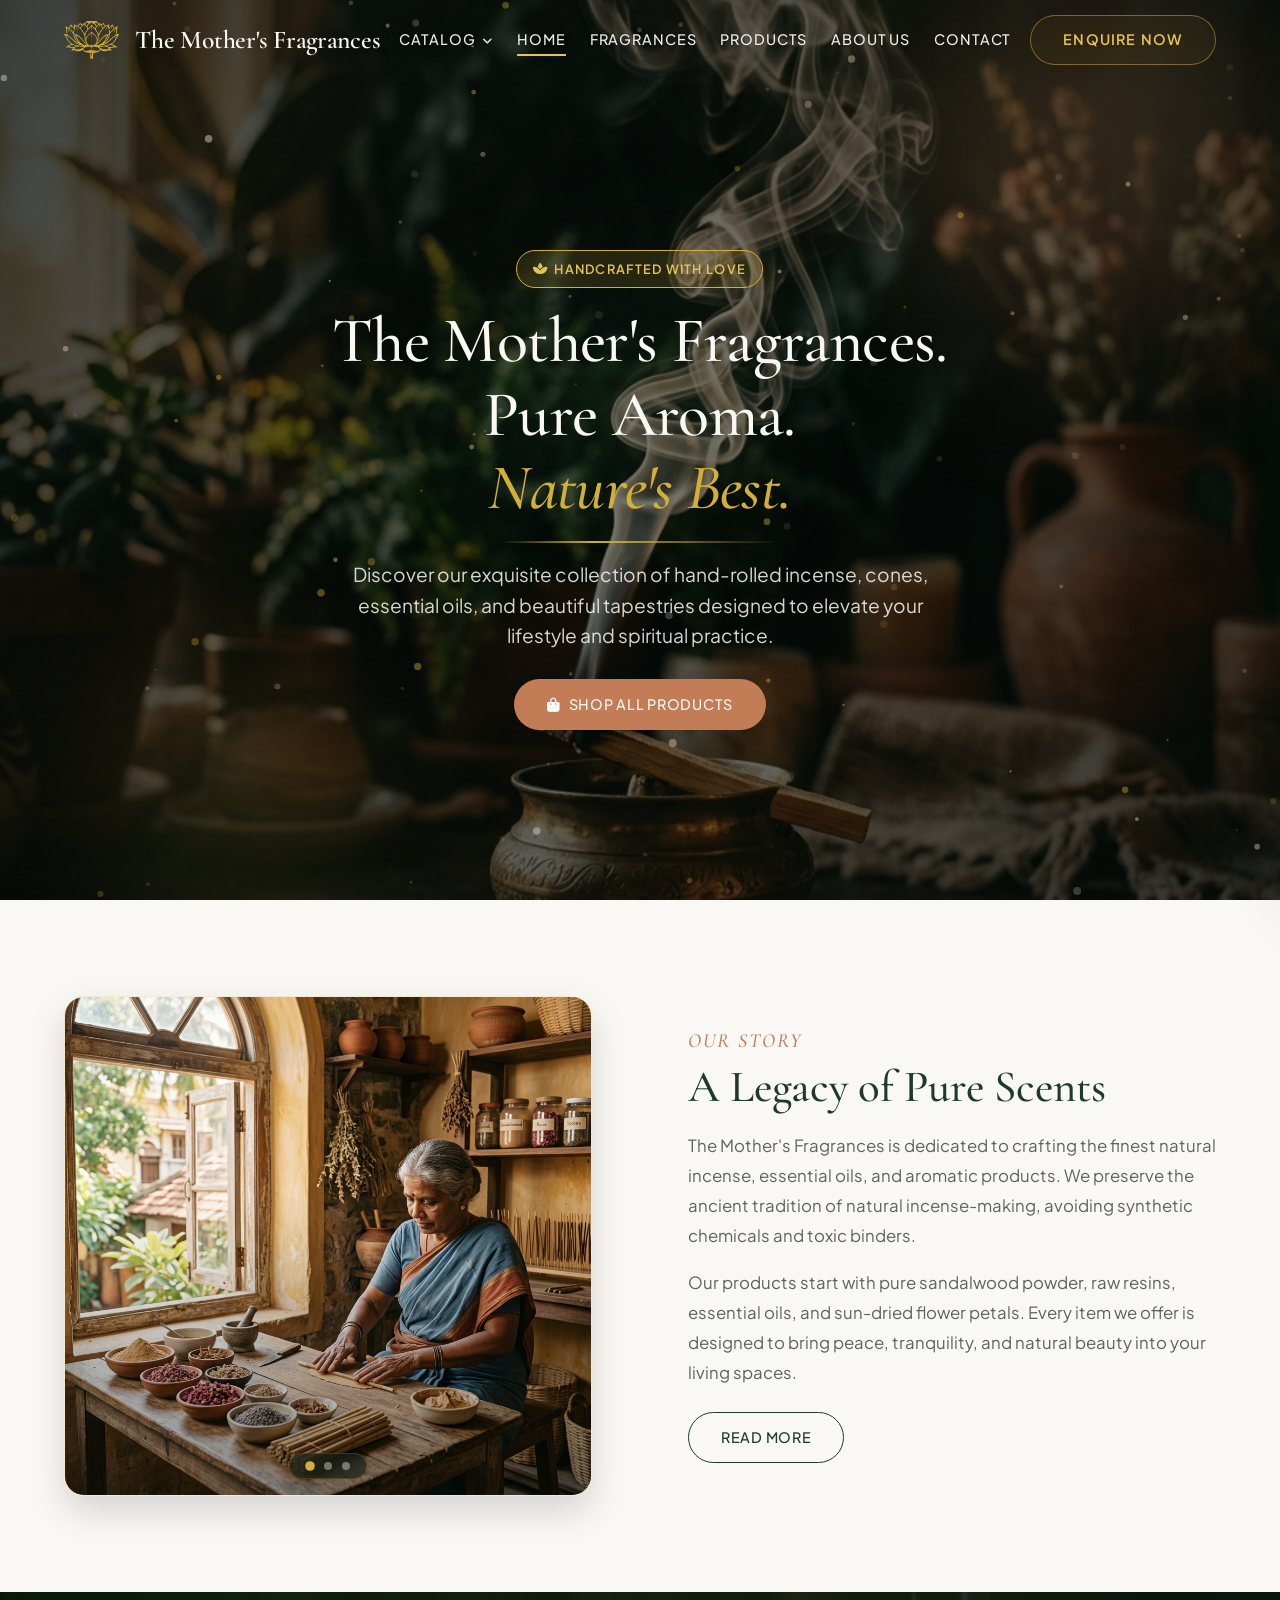
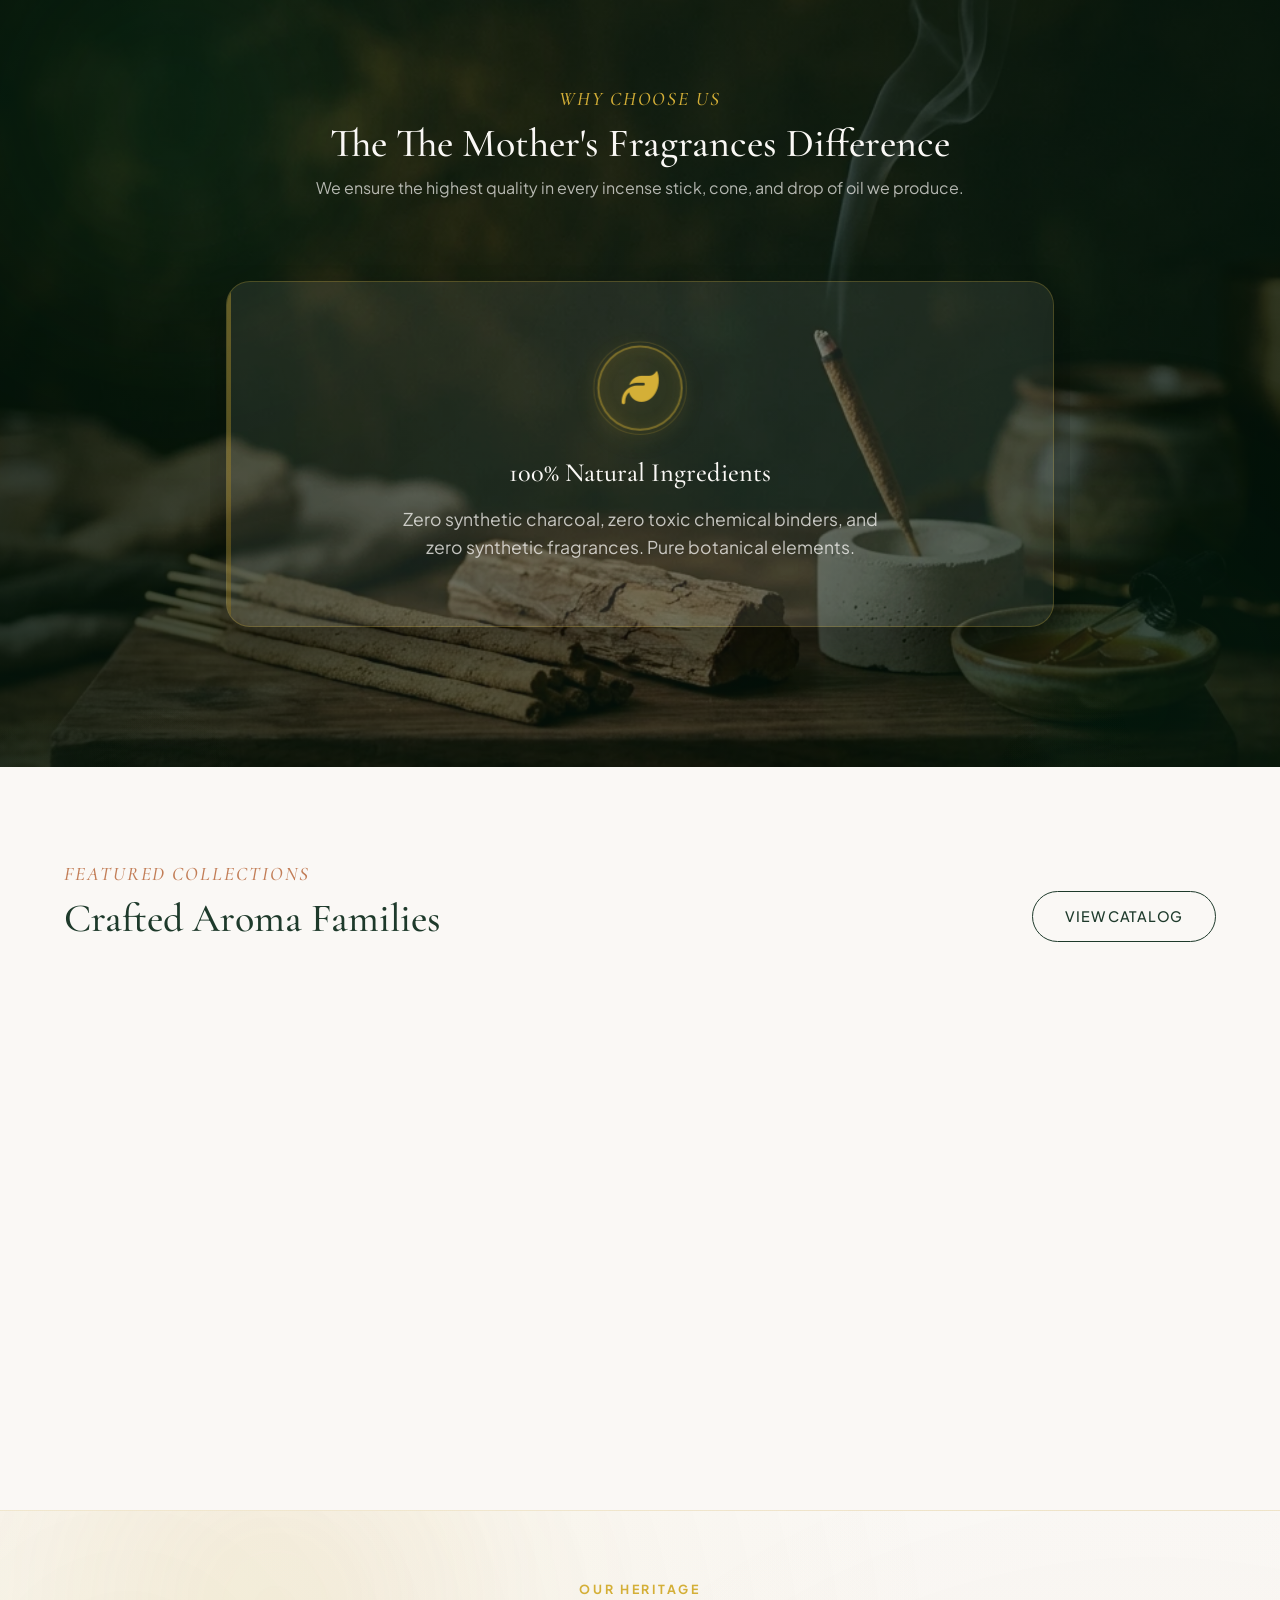
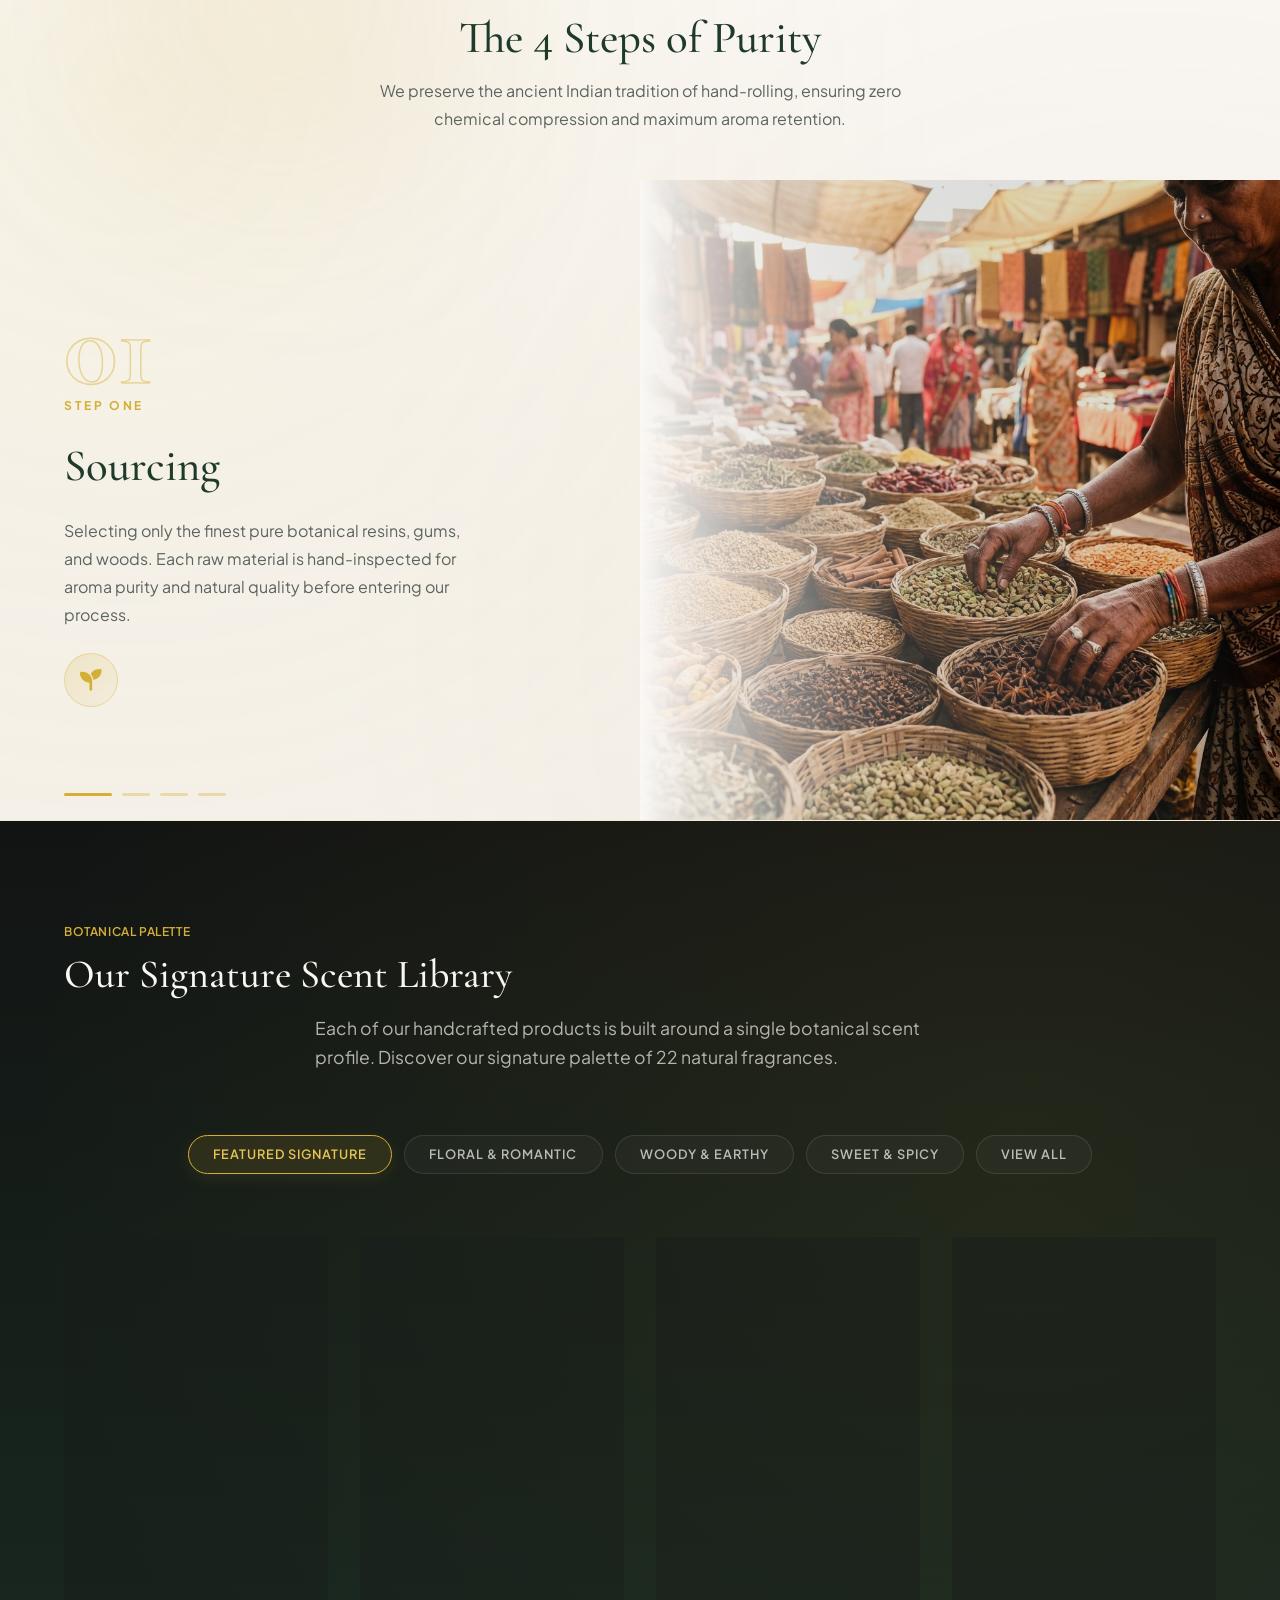
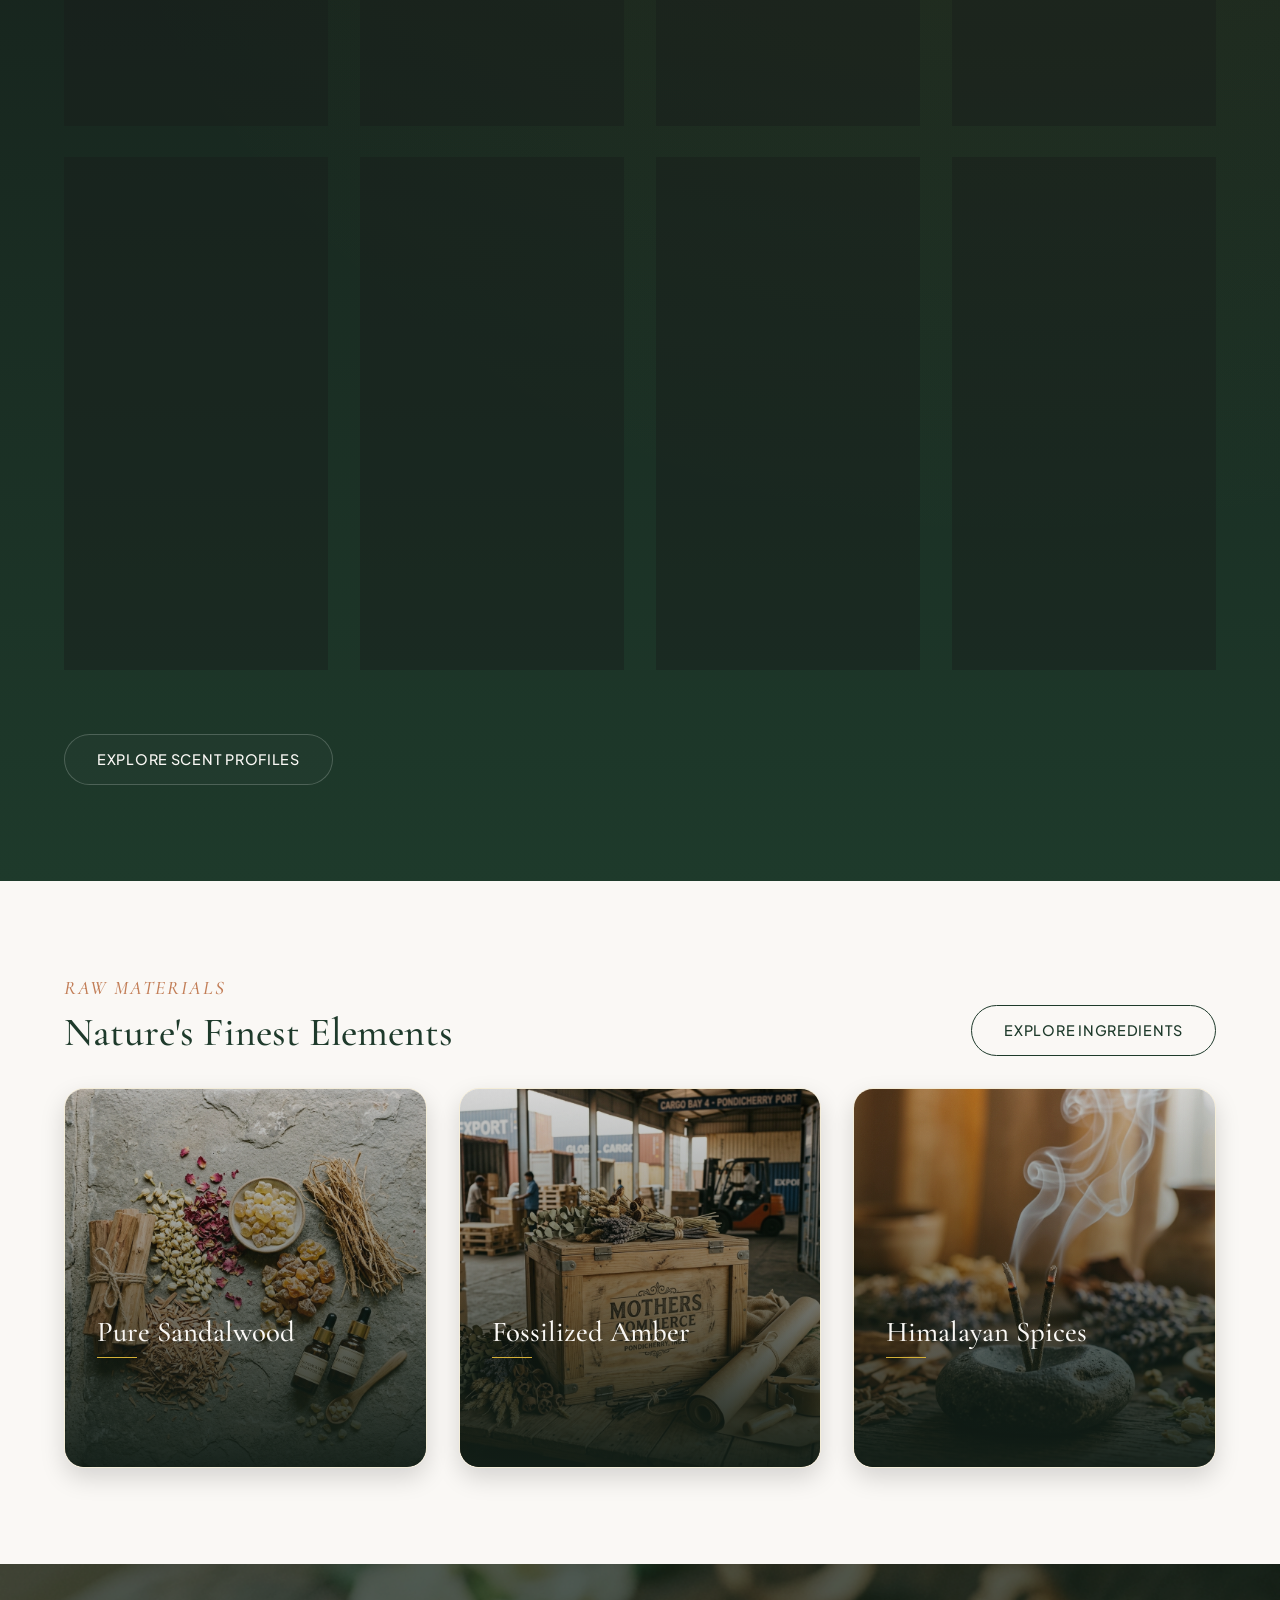
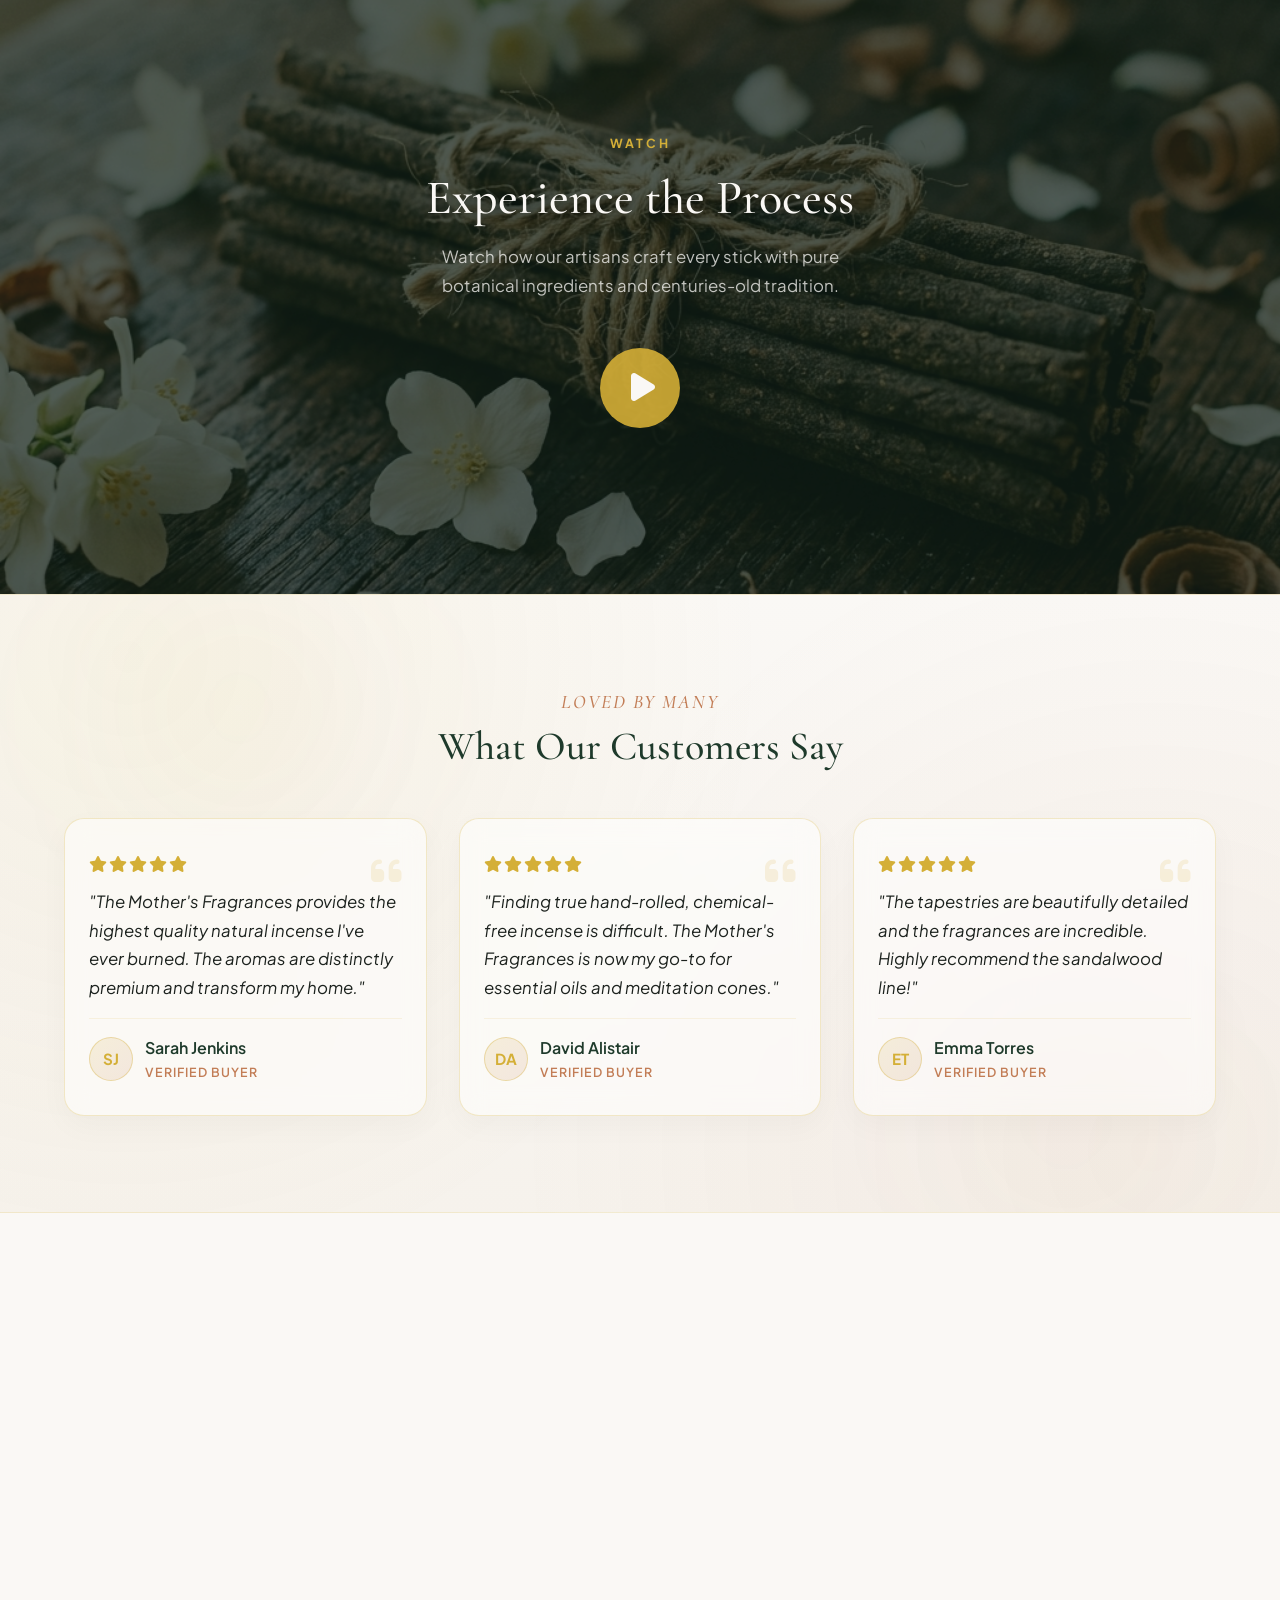
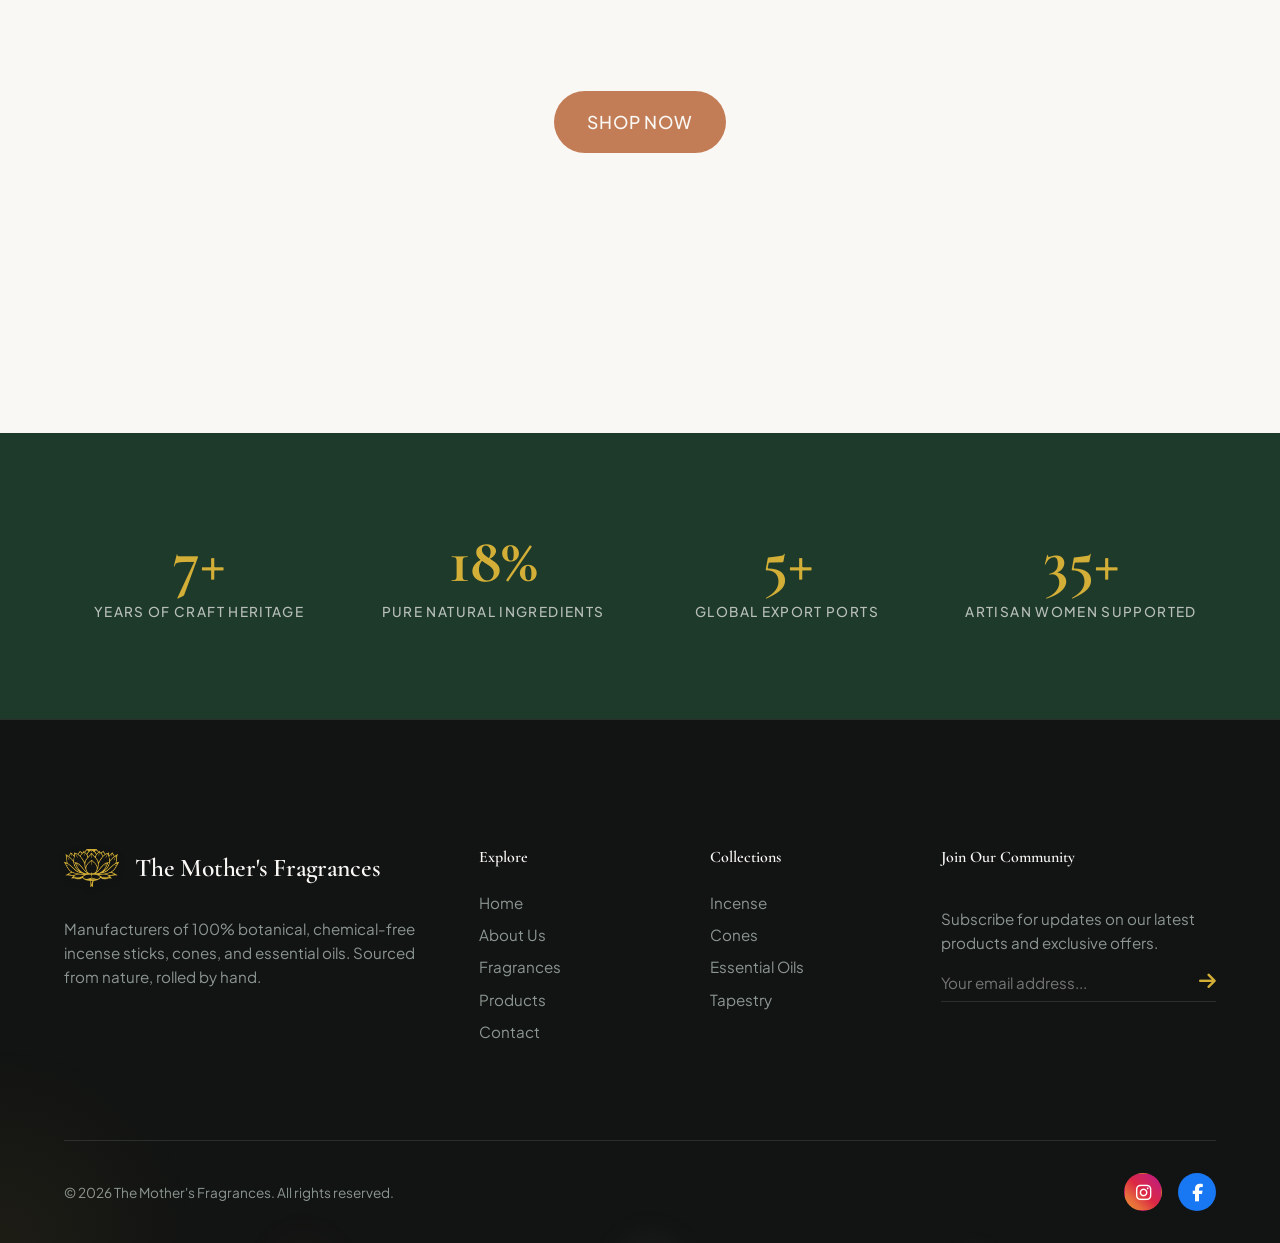
==== commit c321dc09: "mobile tab updated" ====
--- a/index.html
+++ b/index.html
@@ -13,7 +13,7 @@
 
   <!-- CSS Stylesheets -->
   <link rel="stylesheet" href="./assets/css/variables.css?v=10">
-  <link rel="stylesheet" href="./assets/css/styles.css?v=32">
+  <link rel="stylesheet" href="./assets/css/styles.css?v=34">
 
   <!-- FontAwesome for Premium Icons -->
   <link rel="stylesheet" href="https://cdnjs.cloudflare.com/ajax/libs/font-awesome/6.4.0/css/all.min.css">
@@ -2434,22 +2434,36 @@
       <a href="#" class="nav-link" onclick="this.parentElement.classList.toggle('active'); return false;">
         Catalog <i class="fa-solid fa-angle-down"></i>
       </a>
-      <div class="mobile-mega-menu">
-        <div>
-          <h4 class="mobile-mega-column-heading">Products</h4>
-          <ul class="mobile-mega-list">
-            <li><a href="incense.html">Incense Sticks</a></li>
-            <li><a href="cones.html">Botanical Cones</a></li>
-            <li><a href="essential-oil.html">Essential Oils</a></li>
-            <li><a href="tapestry.html">Tapestries</a></li>
-          </ul>
+      <div class="mobile-mega-menu" style="gap: 0.75rem;">
+        <div class="mobile-accordion-group">
+          <a href="incense.html" class="mobile-accordion-title">
+            <span><i class="fa-solid fa-fire-flame-curved"></i> Incense Sticks</span>
+            <span class="badge-gold">Explore</span>
+          </a>
         </div>
-        <div style="margin-top: 1rem;">
-          <h4 class="mobile-mega-column-heading">Fragrances</h4>
-          <ul class="mobile-mega-list">
-            <li><a href="fragrances.html">All Fragrances</a></li>
-            <li><a href="ingredients.html">Ingredients</a></li>
-          </ul>
+        <div class="mobile-accordion-group">
+          <a href="cones.html" class="mobile-accordion-title">
+            <span><i class="fa-solid fa-mountain"></i> Botanical Cones</span>
+            <span class="badge-gold">Explore</span>
+          </a>
+        </div>
+        <div class="mobile-accordion-group">
+          <a href="essential-oil.html" class="mobile-accordion-title">
+            <span><i class="fa-solid fa-droplet"></i> Essential Oils</span>
+            <span class="badge-gold">Explore</span>
+          </a>
+        </div>
+        <div class="mobile-accordion-group">
+          <a href="fragrances.html" class="mobile-accordion-title">
+            <span><i class="fa-solid fa-bottle-droplet"></i> Perfume Oils</span>
+            <span class="badge-gold">Explore</span>
+          </a>
+        </div>
+        <div class="mobile-accordion-group">
+          <a href="tapestry.html" class="mobile-accordion-title">
+            <span><i class="fa-solid fa-scroll"></i> Wall Tapestries</span>
+            <span class="badge-gold">Explore</span>
+          </a>
         </div>
       </div>
     </div>
--- a/assets/css/styles.css
+++ b/assets/css/styles.css
@@ -1588,6 +1588,49 @@
   padding-left: 0.3rem;
 }
 
+/* Premium Mobile Accordion Cards */
+.mobile-accordion-group {
+  background: rgba(20, 24, 22, 0.65);
+  border: 1px solid rgba(212, 175, 55, 0.25);
+  border-radius: 8px;
+  overflow: hidden;
+  transition: all 0.3s ease;
+}
+
+.mobile-accordion-group:hover {
+  border-color: var(--color-gold);
+  background: rgba(25, 31, 28, 0.85);
+  transform: translateX(4px);
+}
+
+.mobile-accordion-title {
+  display: flex !important;
+  justify-content: space-between !important;
+  align-items: center !important;
+  padding: 0.85rem 1rem !important;
+  color: #e6e0d4 !important;
+  text-decoration: none;
+  font-size: 1.02rem;
+}
+
+.mobile-accordion-title i {
+  color: var(--color-gold);
+  margin-right: 0.6rem;
+  width: 20px;
+  text-align: center;
+}
+
+.badge-gold {
+  font-size: 0.75rem;
+  text-transform: uppercase;
+  letter-spacing: 0.05em;
+  padding: 0.2rem 0.55rem;
+  border-radius: 4px;
+  background: rgba(212, 175, 55, 0.15);
+  color: var(--color-gold);
+  border: 1px solid rgba(212, 175, 55, 0.3);
+}
+
 
 
 
@@ -2087,23 +2130,48 @@
     font-size: 2.8rem;
   }
 
-  /* Header: adjust logo text size and prevent horizontal cutoff */
+  /* Header: clean responsive layout without overflow or edge crowding */
   .header {
-    height: auto;
-    min-height: var(--header-height);
+    height: auto !important;
+    min-height: 72px !important;
+    padding: 0.65rem 0 !important;
+    display: flex !important;
+    align-items: center !important;
+    top: 0 !important;
   }
   .header-container {
-    width: 95%;
+    width: 92% !important;
+    max-width: 100% !important;
+    margin: 0 auto !important;
+    height: auto !important;
+    display: flex !important;
+    justify-content: space-between !important;
+    align-items: center !important;
   }
   .logo-wrapper {
-    flex: 1;
-    min-width: 0;
-    margin-right: var(--space-sm);
+    display: flex !important;
+    align-items: center !important;
+    gap: 0.5rem !important;
+    flex: 1 !important;
+    min-width: 0 !important;
+    margin-right: 0.5rem !important;
   }
   .logo-text {
-    font-size: 20px;
-    white-space: normal;
-    line-height: 1.25;
+    font-size: 18px !important;
+    white-space: normal !important;
+    line-height: 1.2 !important;
+  }
+  .nav-actions {
+    display: flex !important;
+    align-items: center !important;
+    justify-content: flex-end !important;
+    margin-left: auto !important;
+    gap: 0 !important;
+  }
+  .mobile-nav-toggle {
+    display: block !important;
+    margin: 0 !important;
+    padding: 4px !important;
   }
 
   /* Section padding tighter on tablet */
@@ -2120,16 +2188,17 @@
 /* --- MOBILE (max 768px) --- */
 @media (max-width: 768px) {
   .header-container {
-    width: 94%;
+    width: 92% !important;
   }
   .logo-img {
     height: 32px !important;
+    width: auto !important;
   }
   .logo-text {
-    font-size: 16px;
-    white-space: normal;
-    line-height: 1.2;
-    max-width: calc(100vw - 120px);
+    font-size: 15px !important;
+    white-space: normal !important;
+    line-height: 1.2 !important;
+    max-width: calc(100vw - 110px) !important;
   }
 
   /* Hero headline */
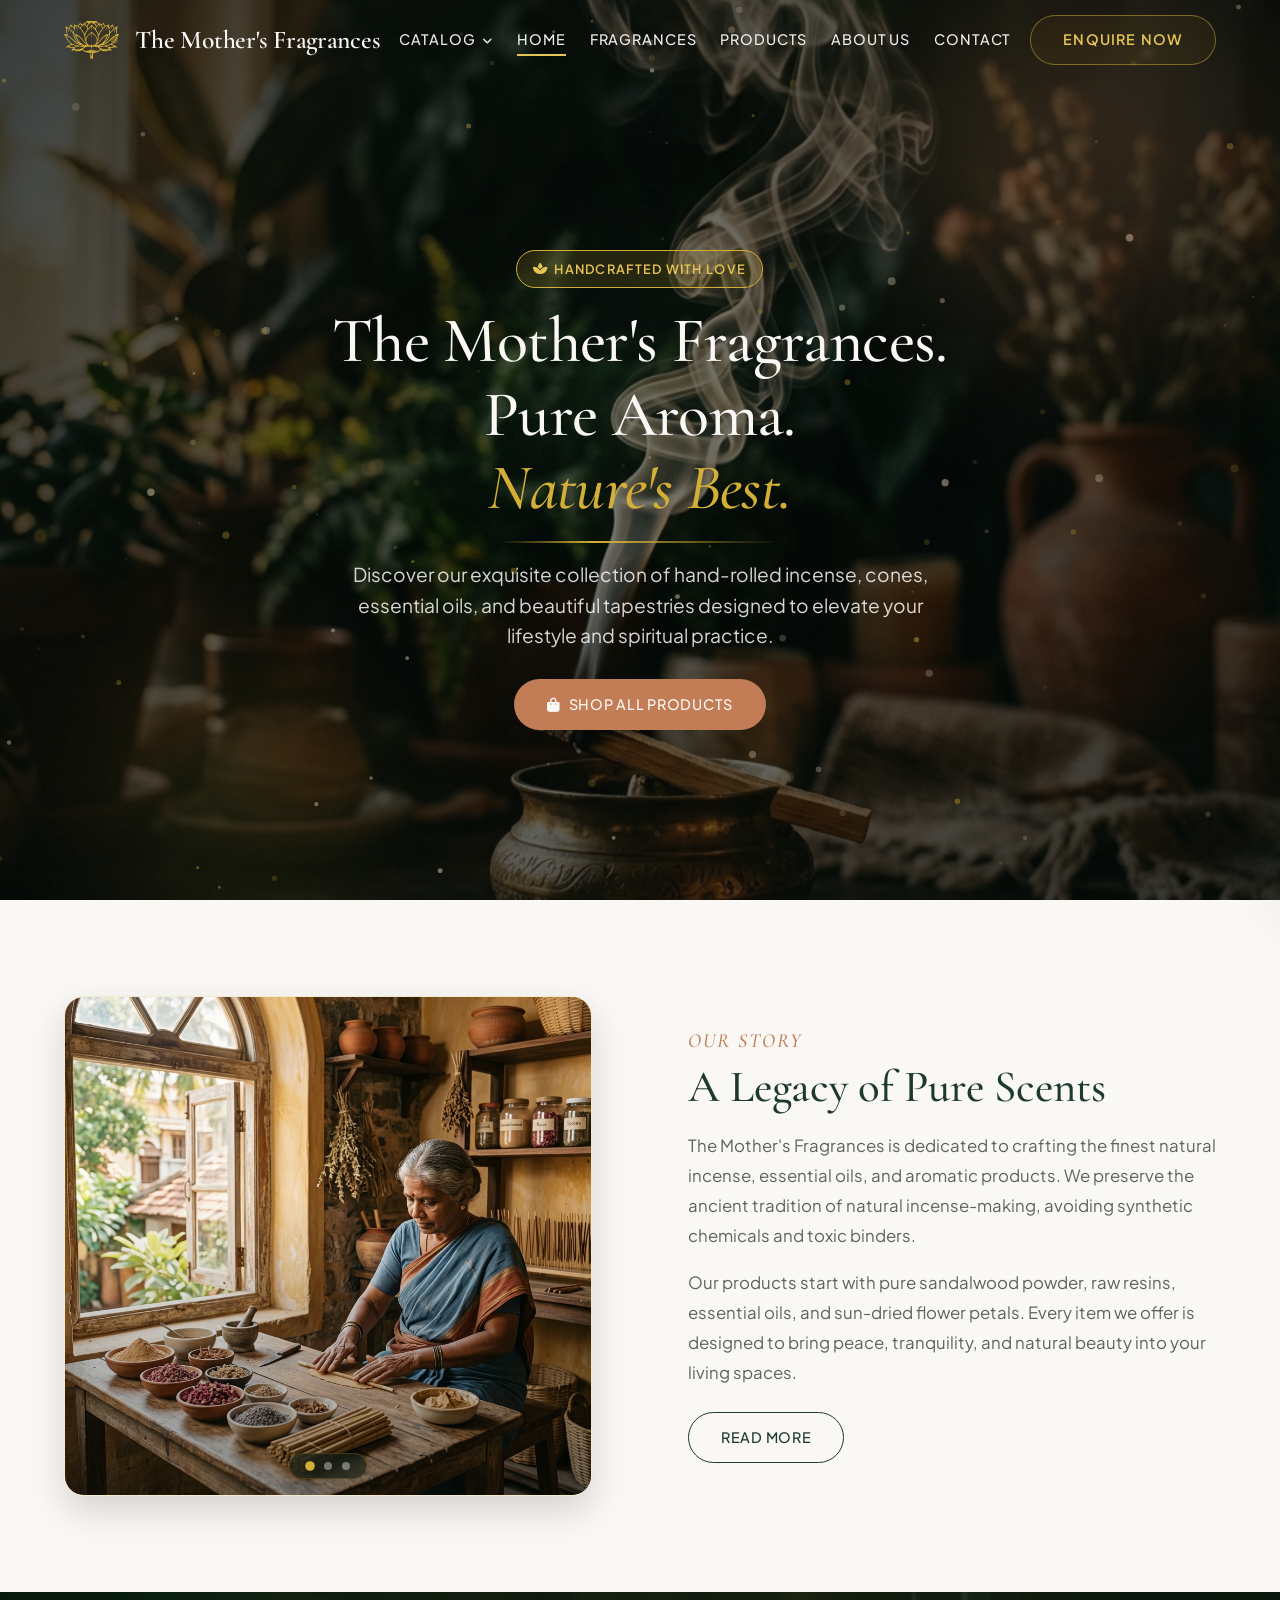
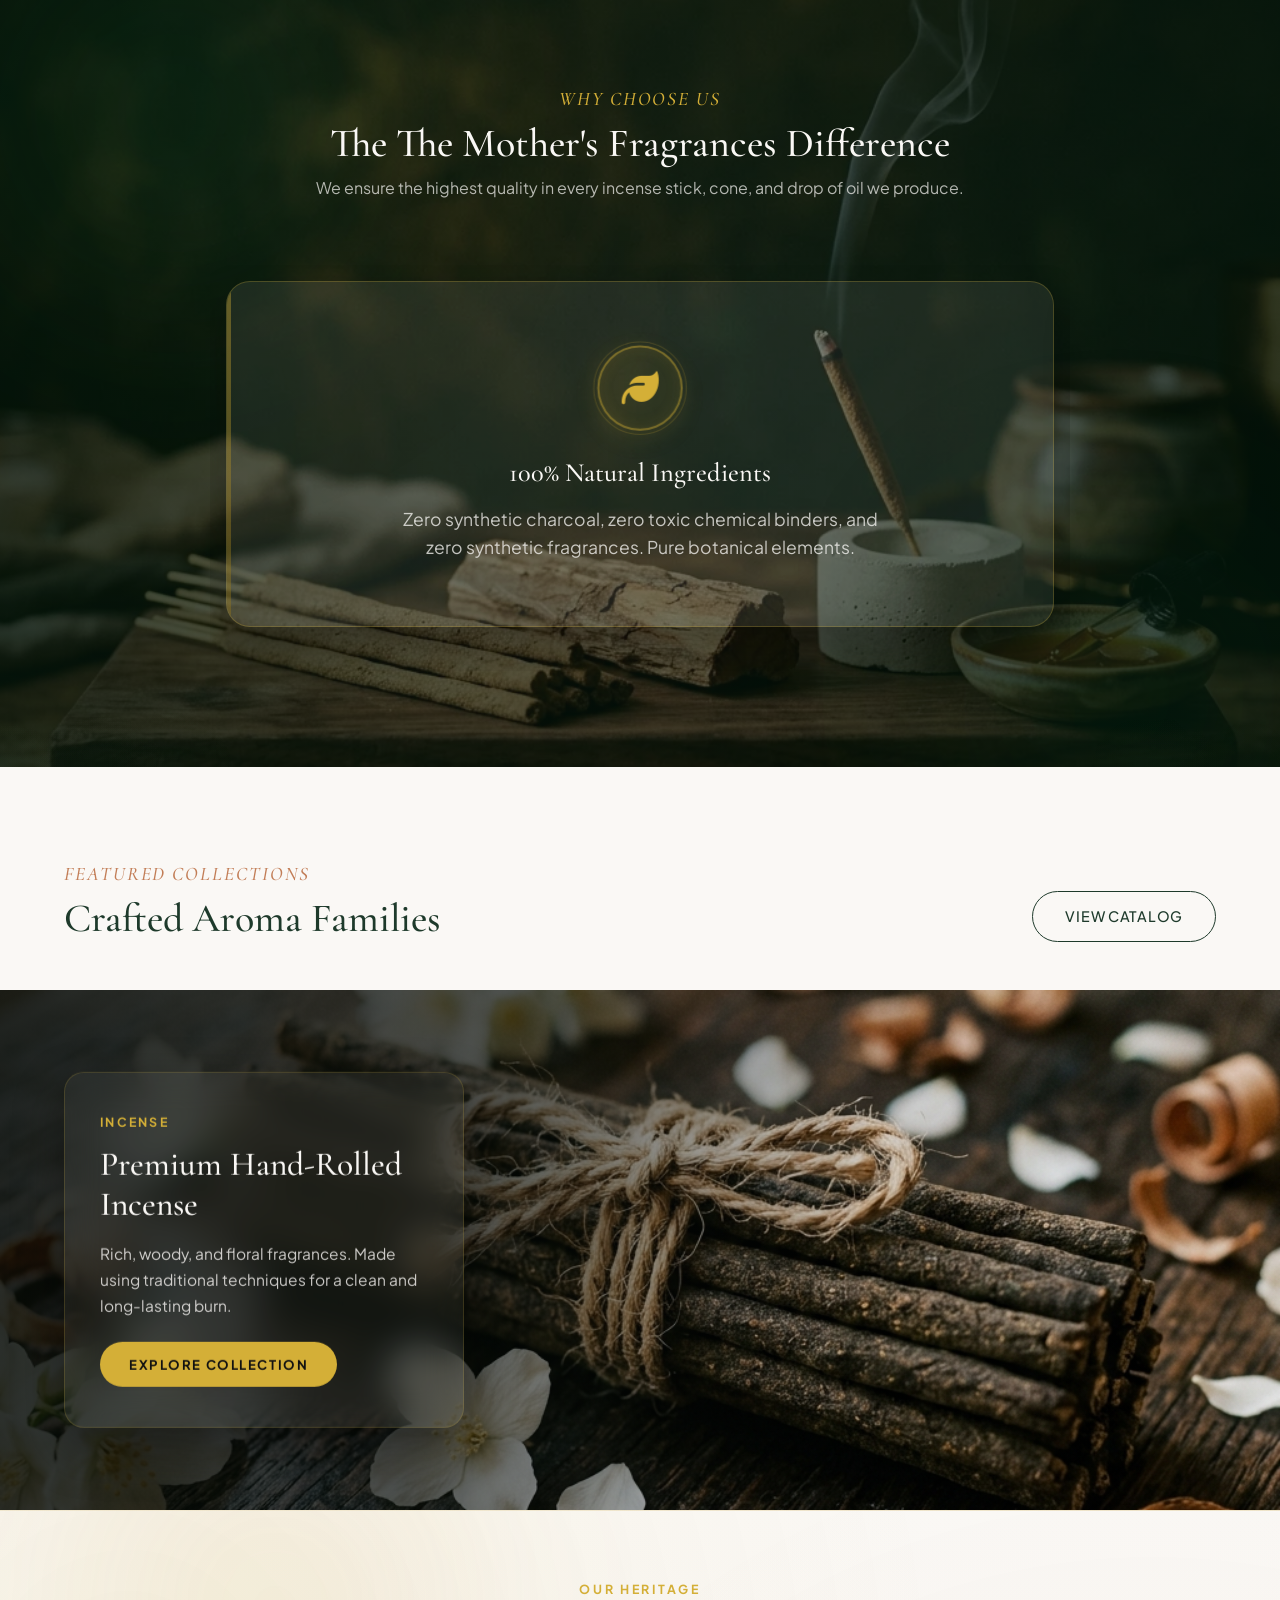
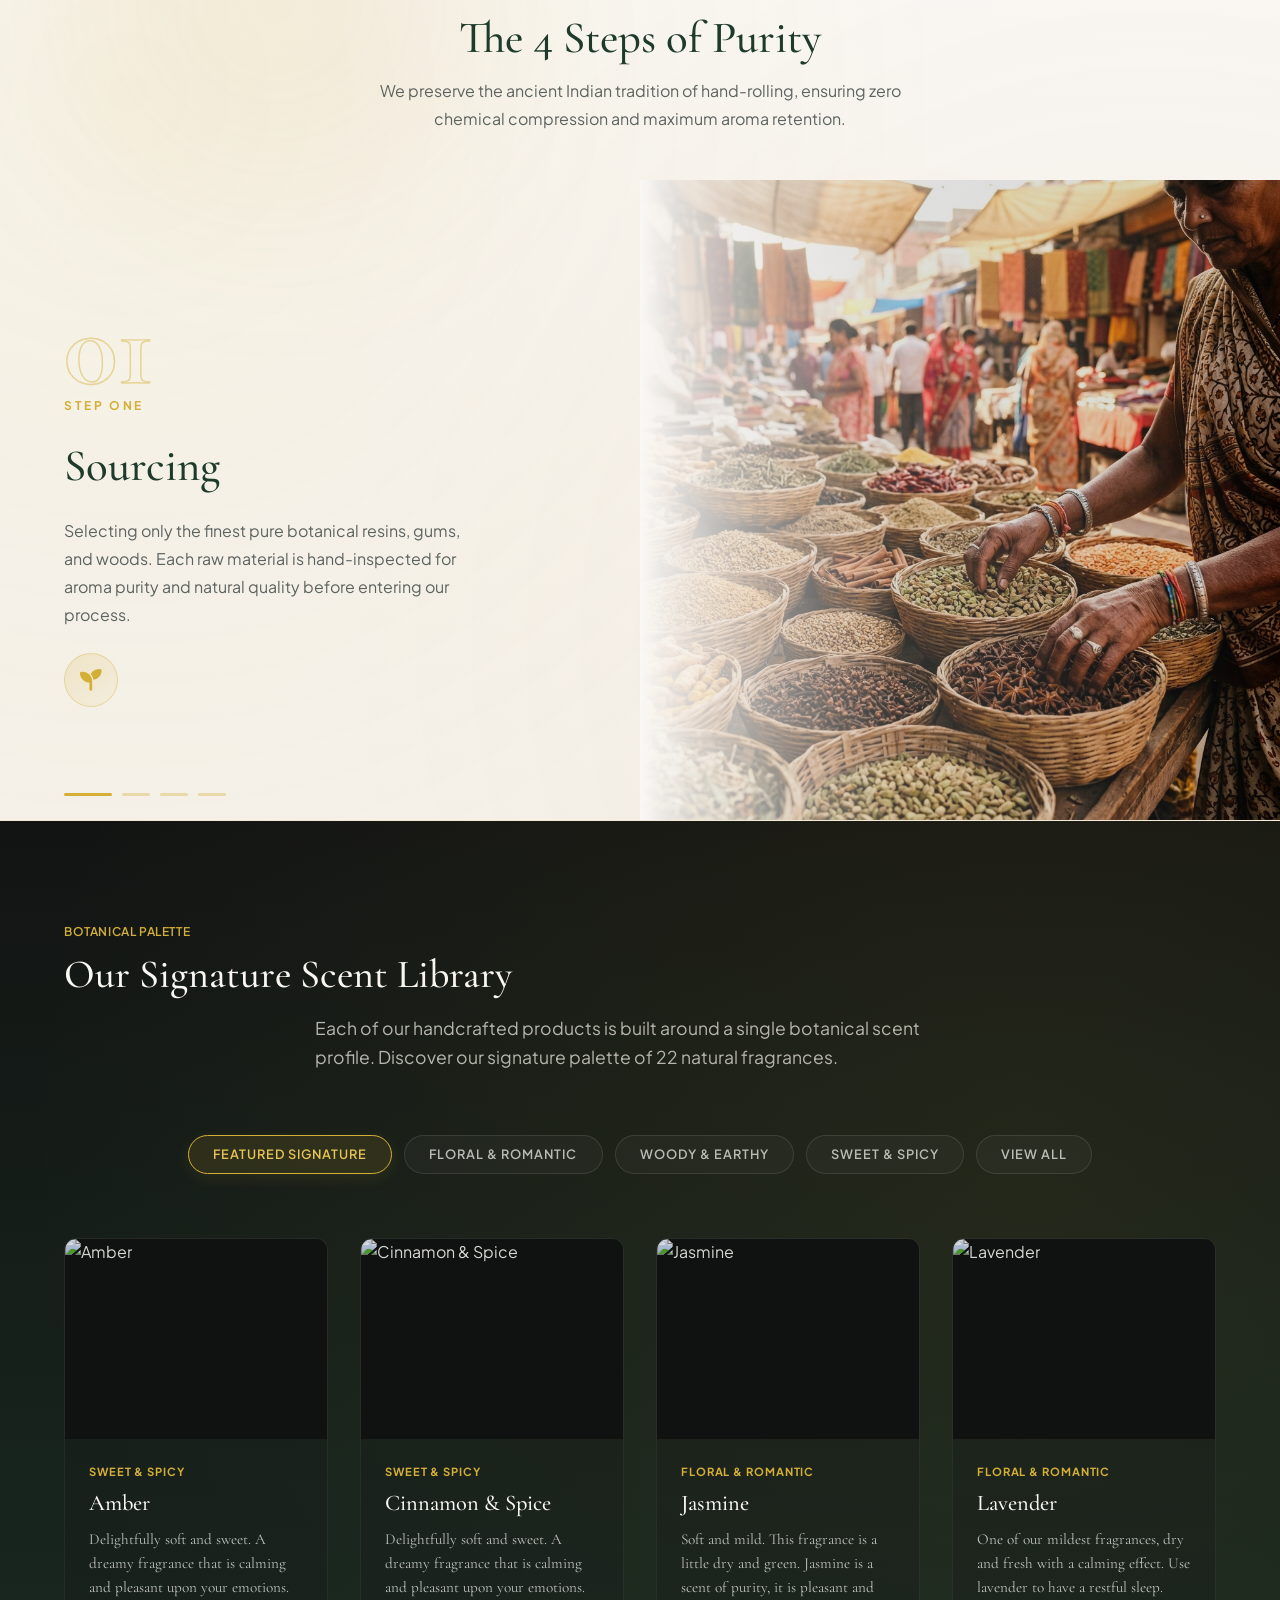
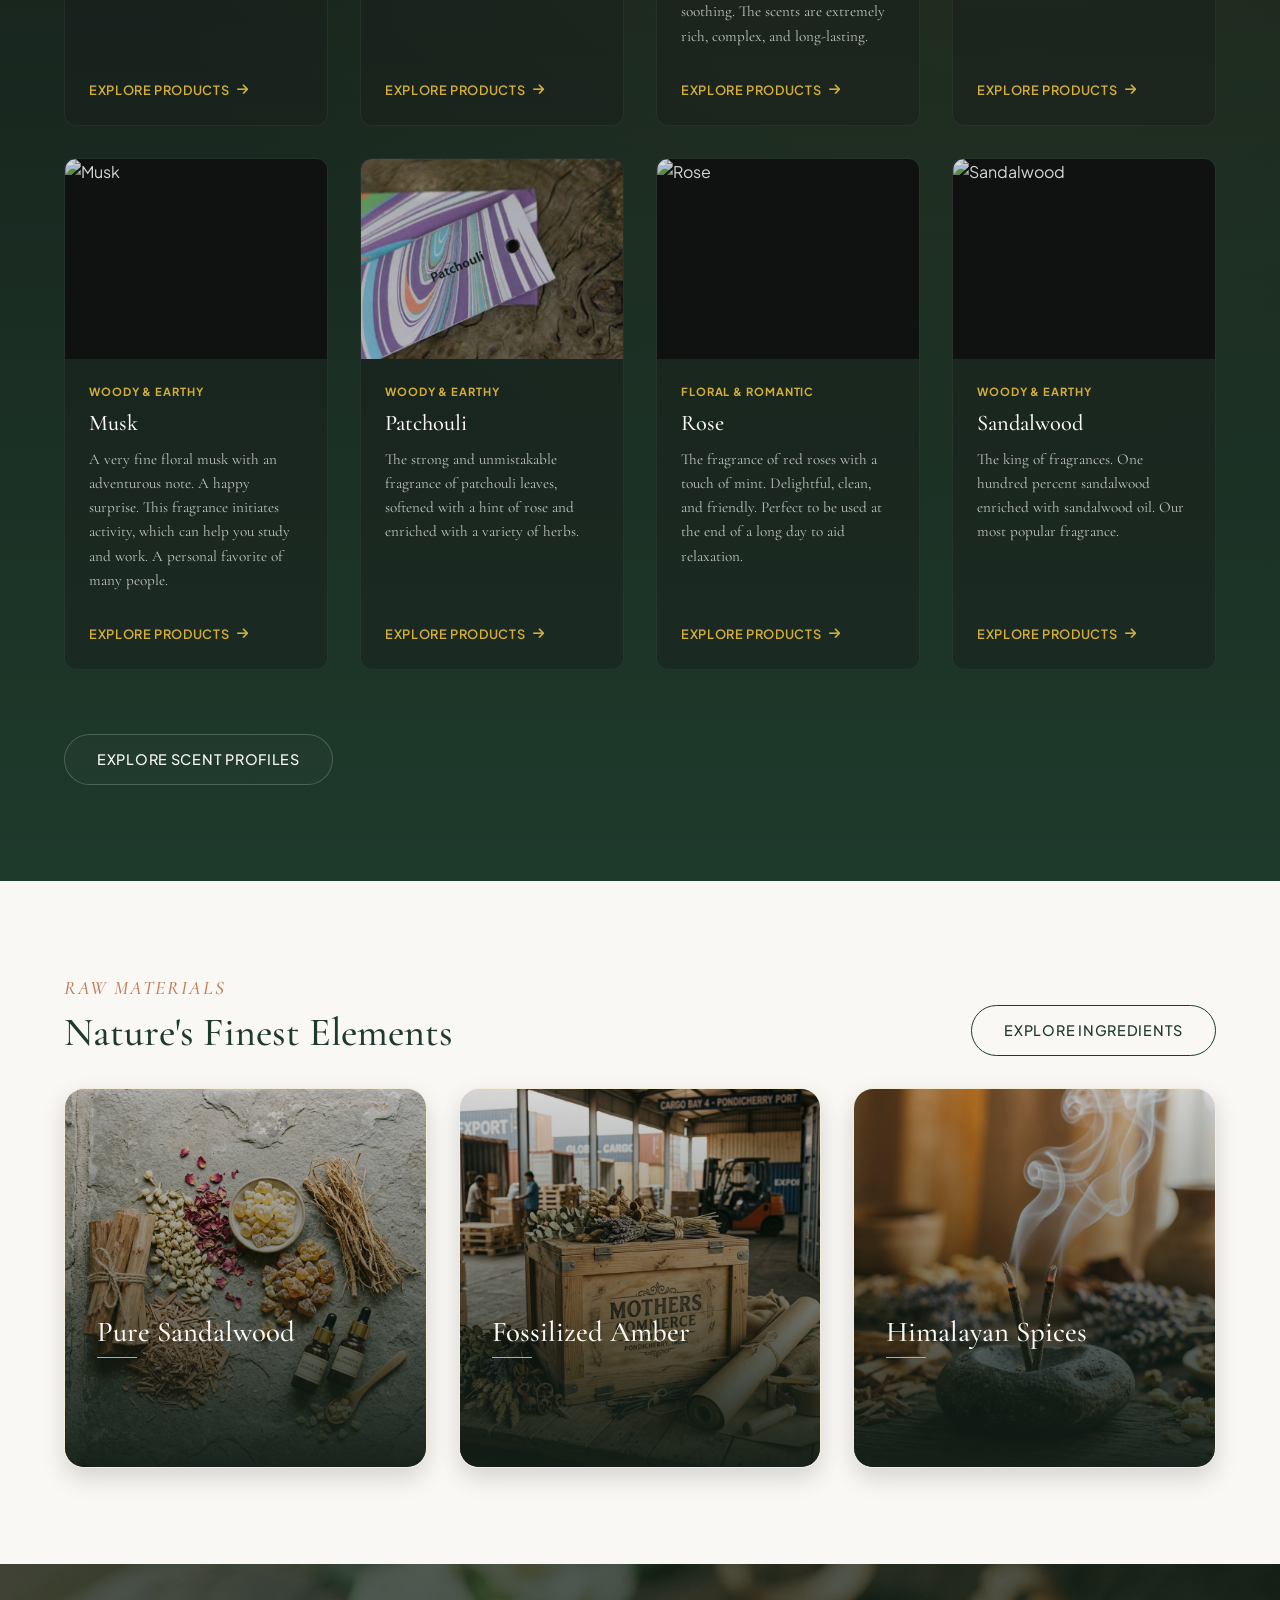
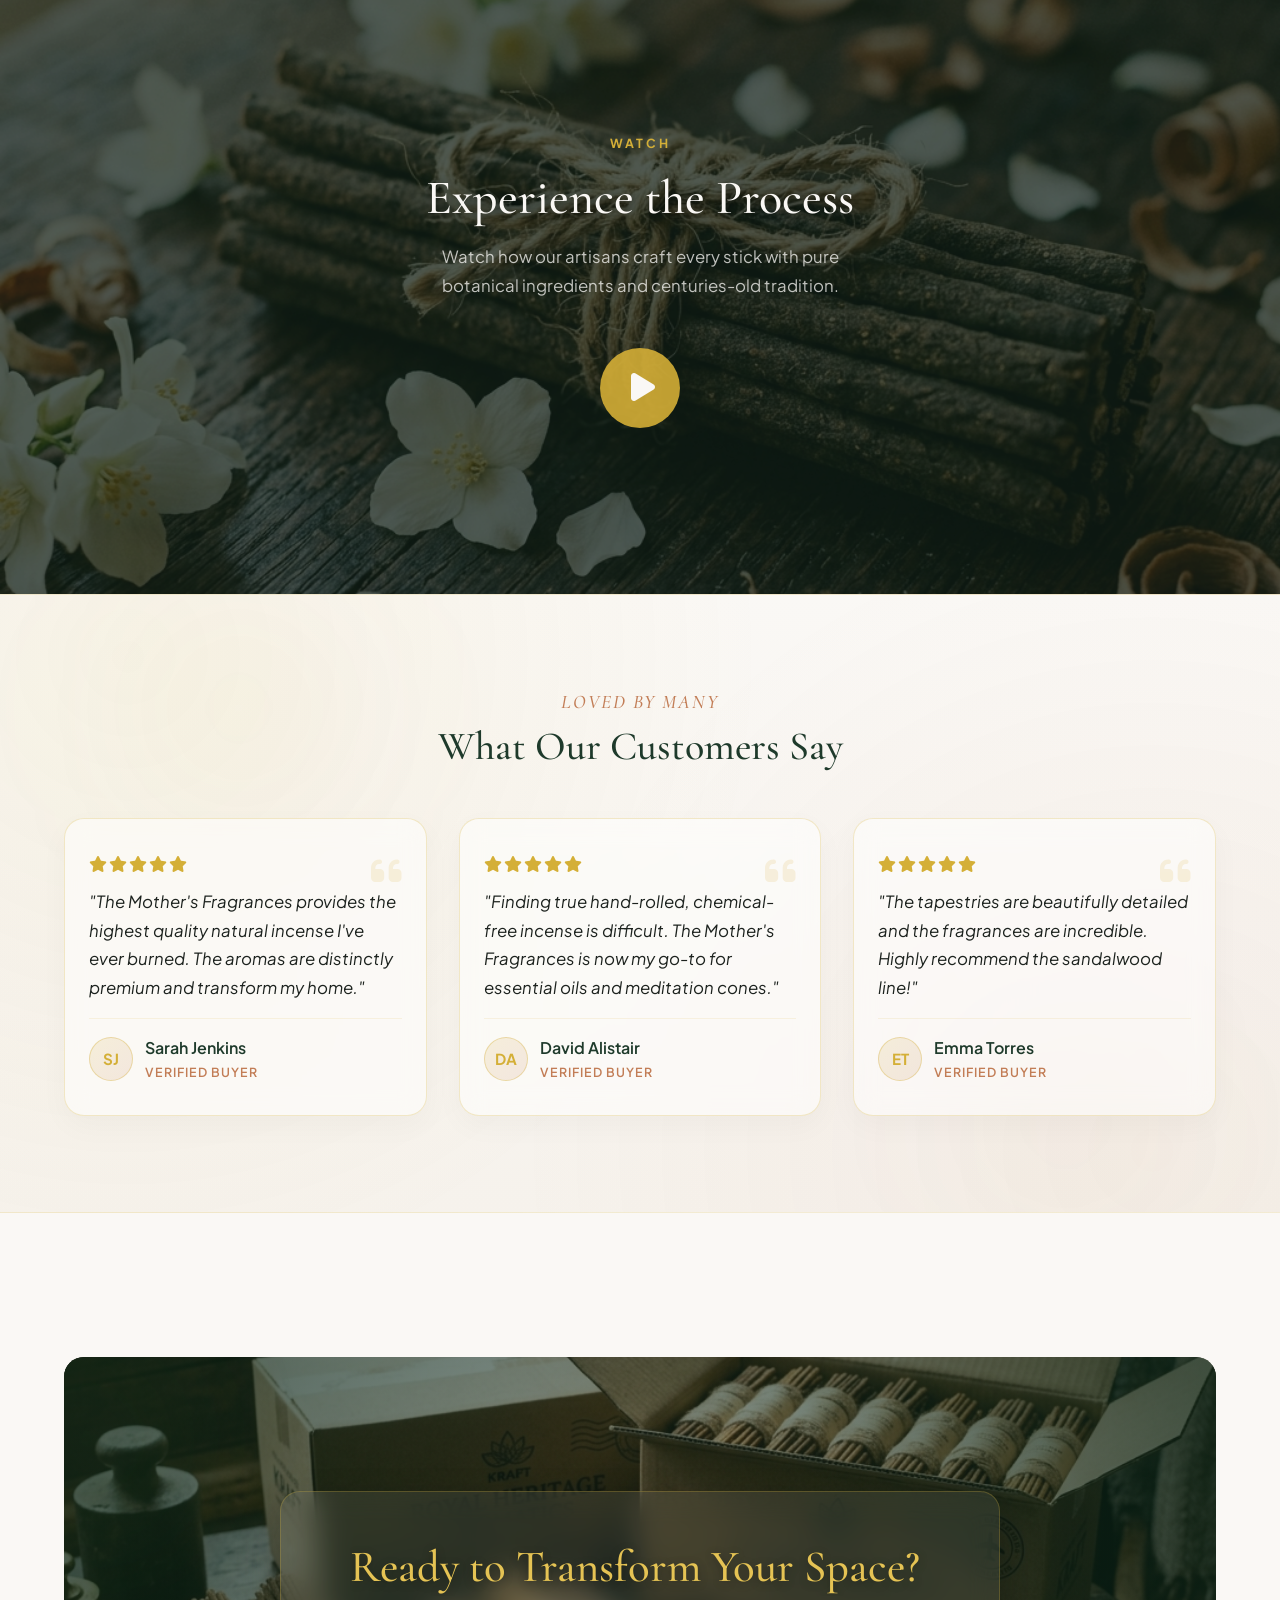
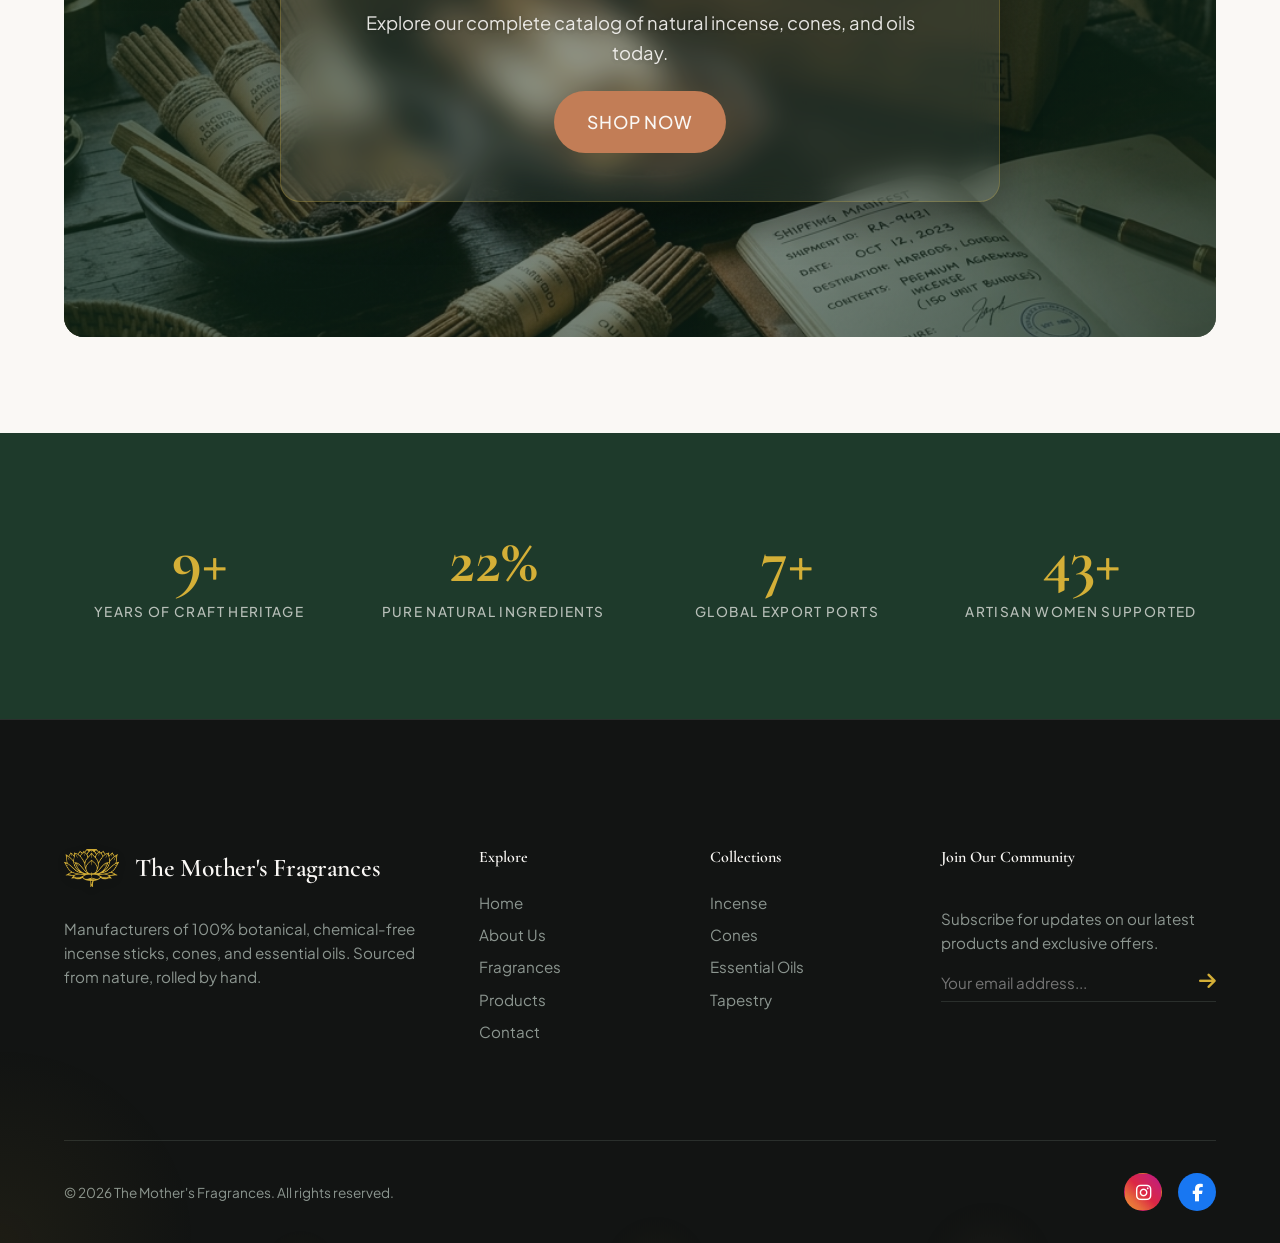
==== commit 14c9e5ec: "cones updated" ====
--- a/index.html
+++ b/index.html
@@ -2235,7 +2235,7 @@
                       class="fa-solid fa-chevron-right"></i></button>
                 </div>
               </div>
-              <!-- TAB 2: BOTANICAL CONES -->
+              <!-- TAB 2: CONES -->
               <div class="savon-panel" id="tab-cones">
                 <div class="incense-carousel-container">
                   <div class="incense-carousel">
@@ -2443,7 +2443,7 @@
         </div>
         <div class="mobile-accordion-group">
           <a href="cones.html" class="mobile-accordion-title">
-            <span><i class="fa-solid fa-mountain"></i> Botanical Cones</span>
+            <span><i class="fa-solid fa-mountain"></i> Cones</span>
             <span class="badge-gold">Explore</span>
           </a>
         </div>
@@ -2483,7 +2483,7 @@
       <div class="hero-bg-slider" id="heroSlider">
         <img src="./assets/images/hero_incense_mood_1781801686159.png"
           alt="Aesthetic setup of handcrafted natural incense burning with elegant smoke" class="hero-slide active">
-        <img src="./assets/images/incense_cones_aesthetic_1781801710438.png" alt="Natural botanical cones"
+        <img src="./assets/images/incense_cones_aesthetic_1781801710438.png" alt="Natural Cones"
           class="hero-slide">
         <img src="./assets/images/handmade_incense.webp" alt="Handcrafted natural aromatic incense sticks"
           class="hero-slide">
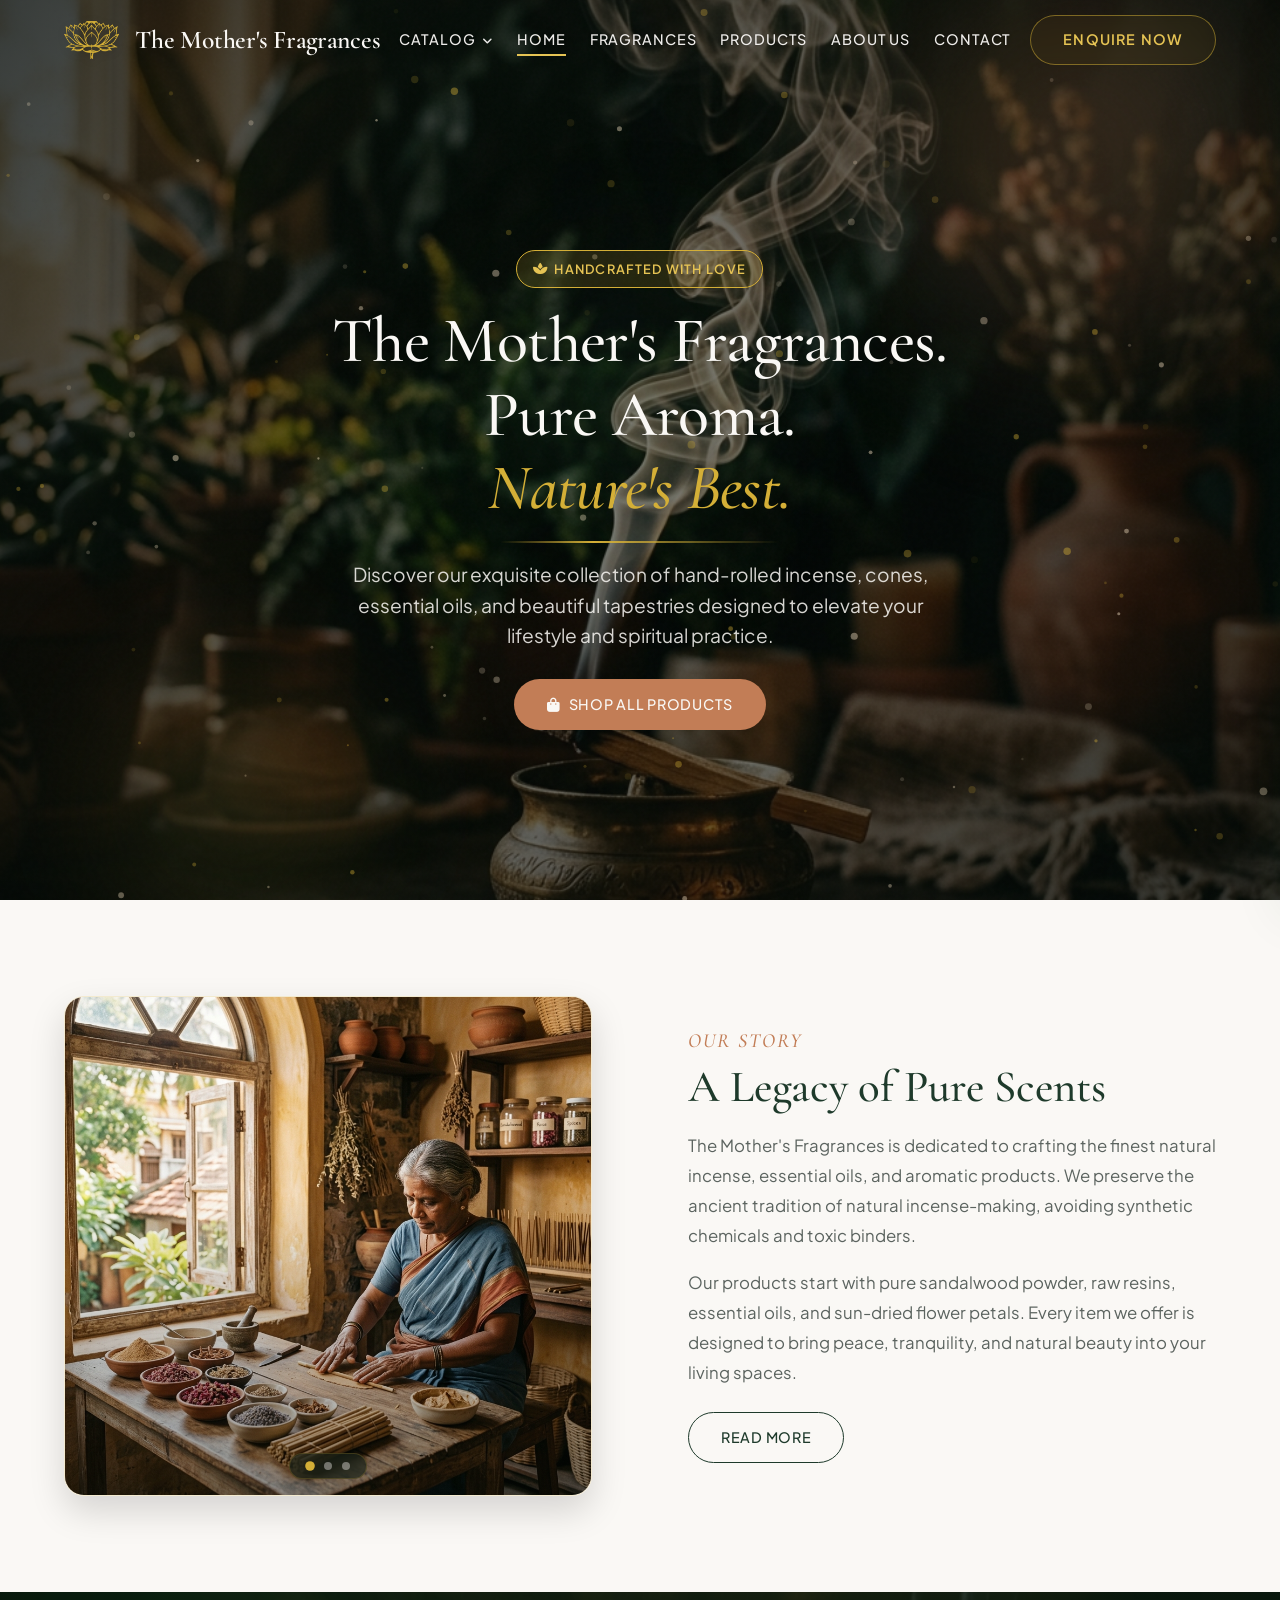
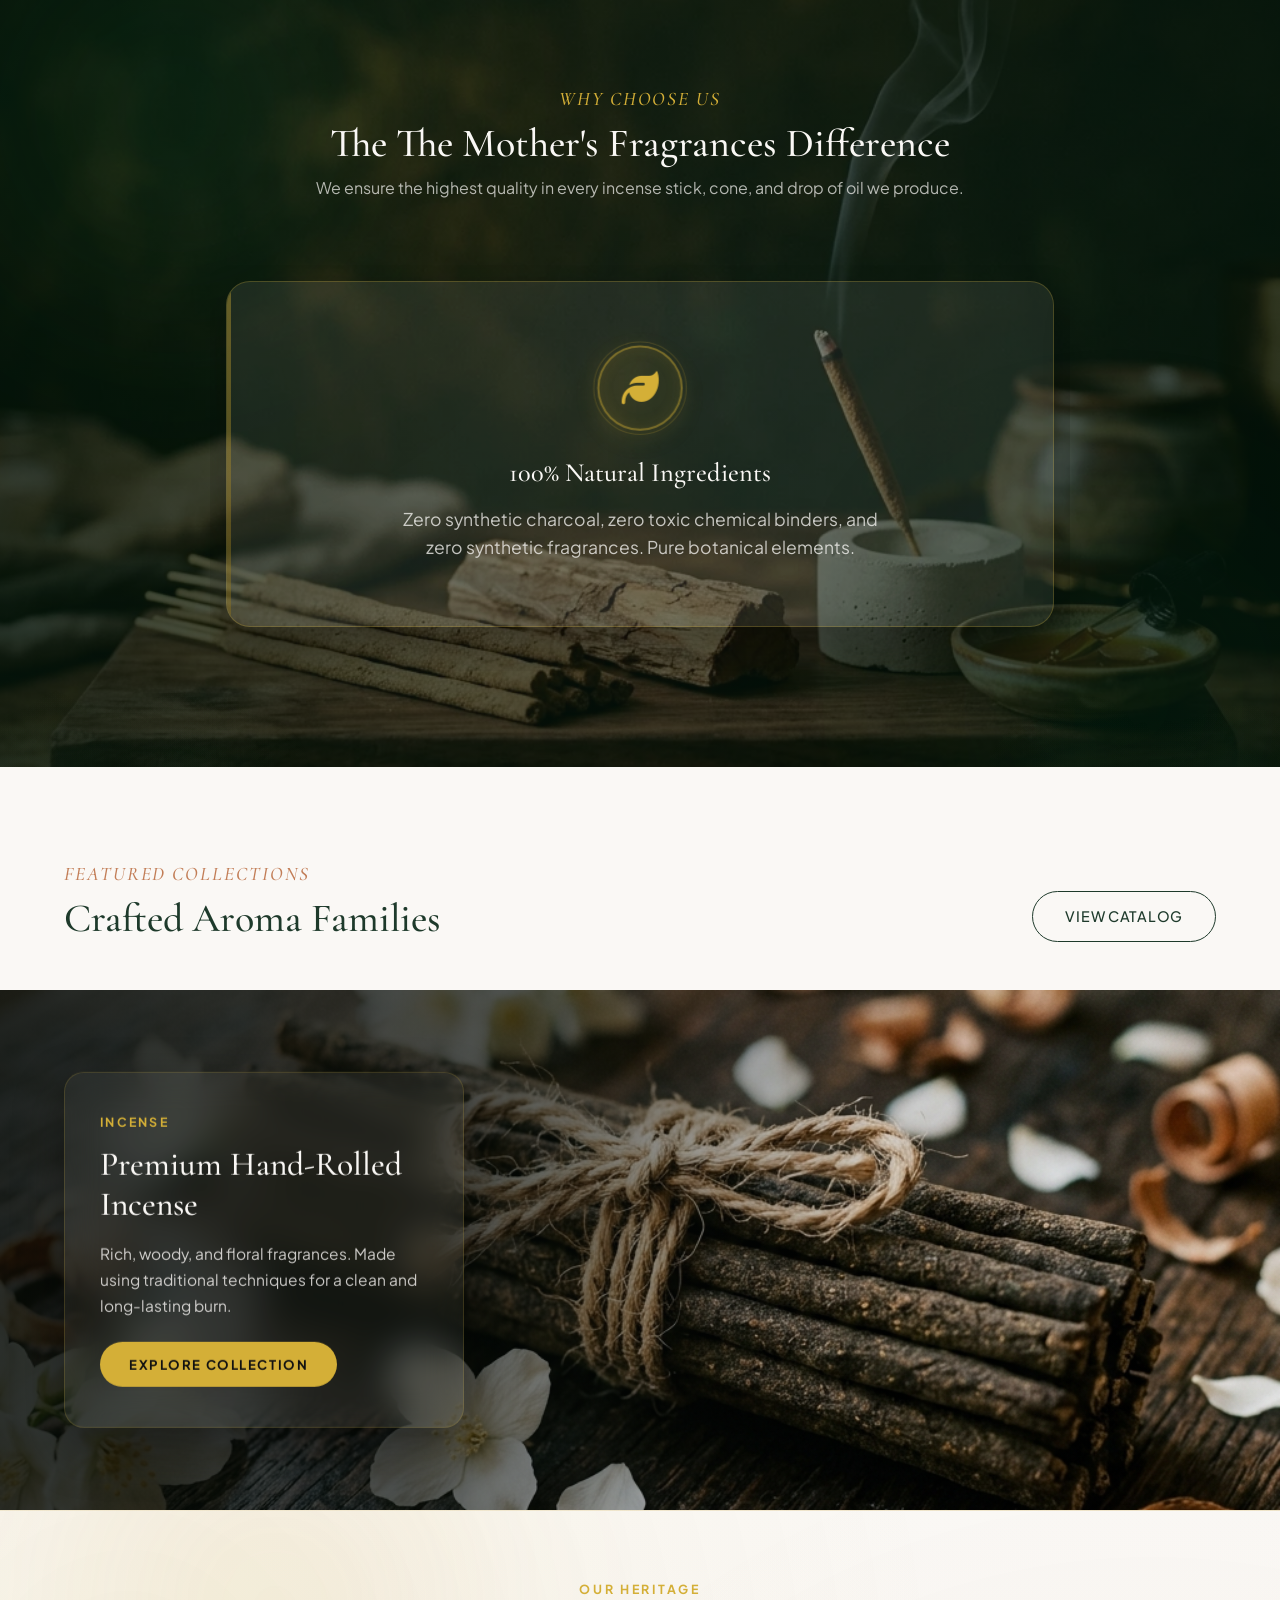
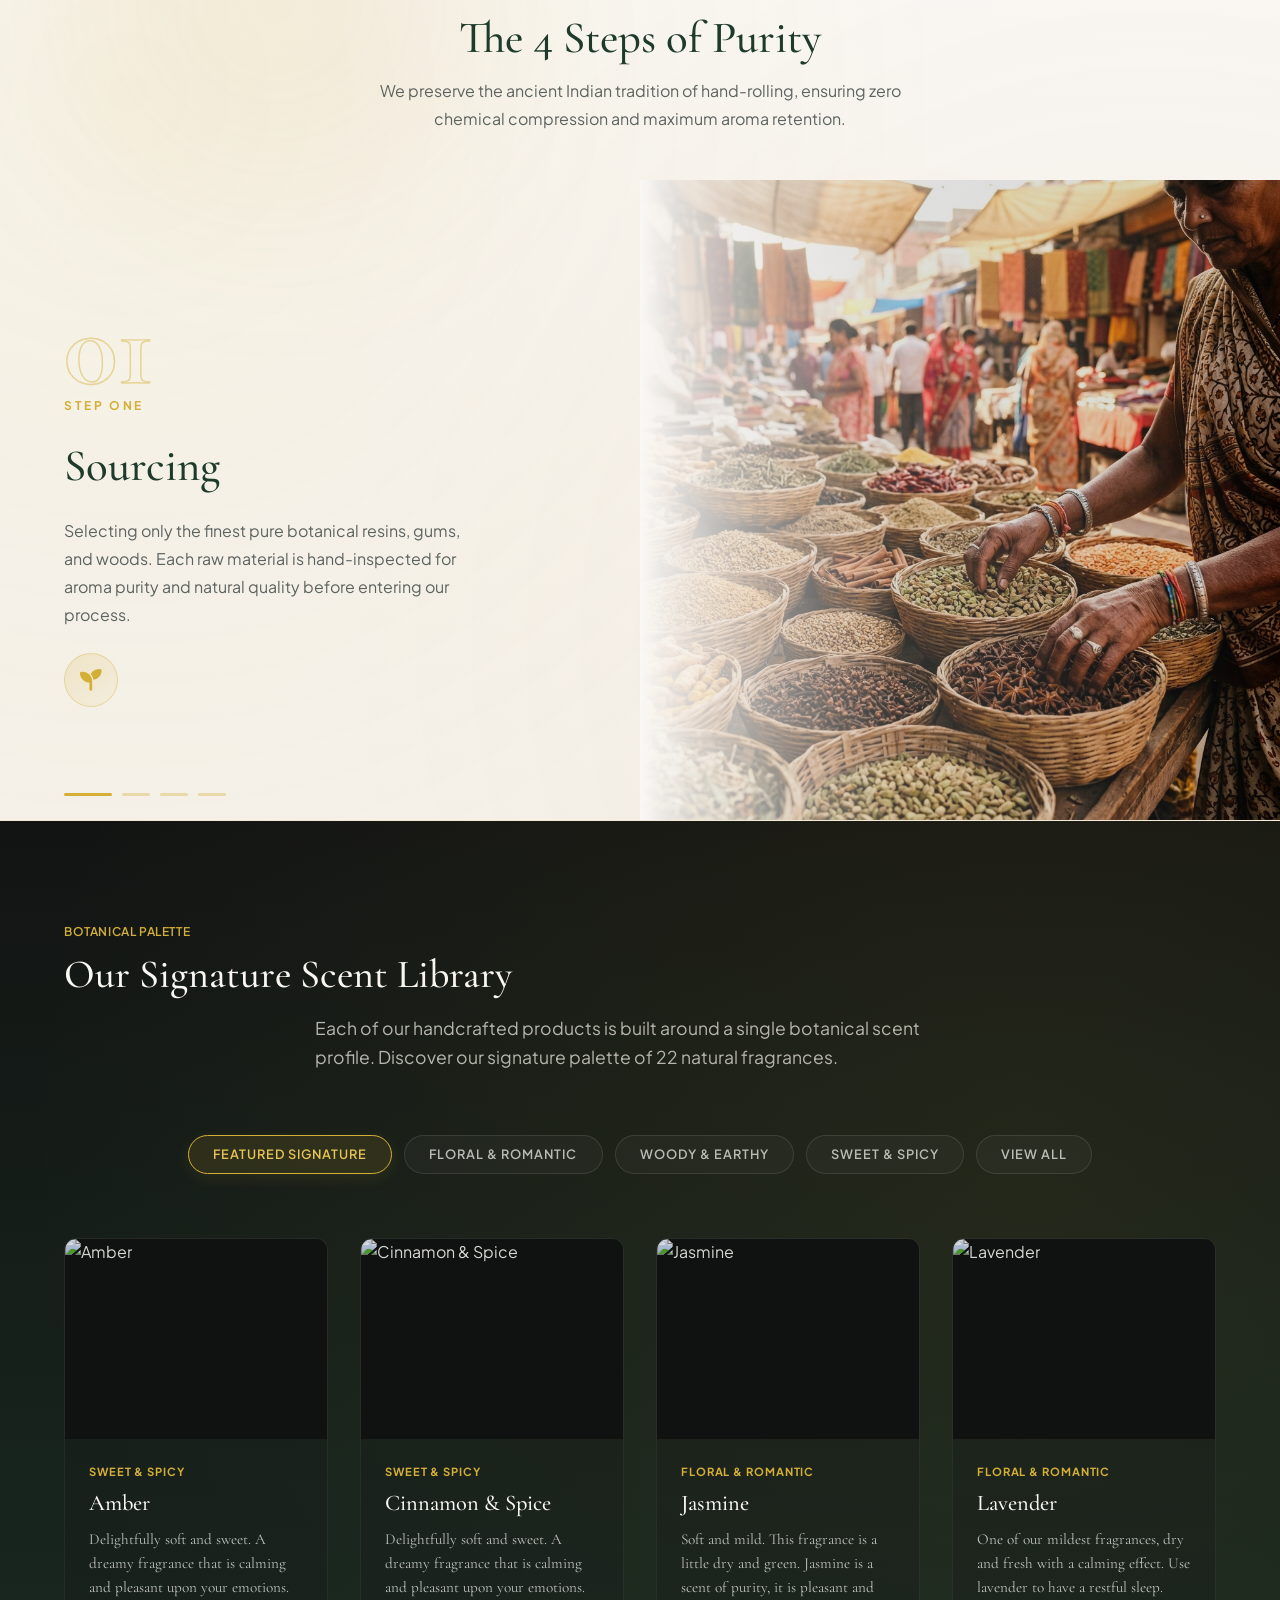
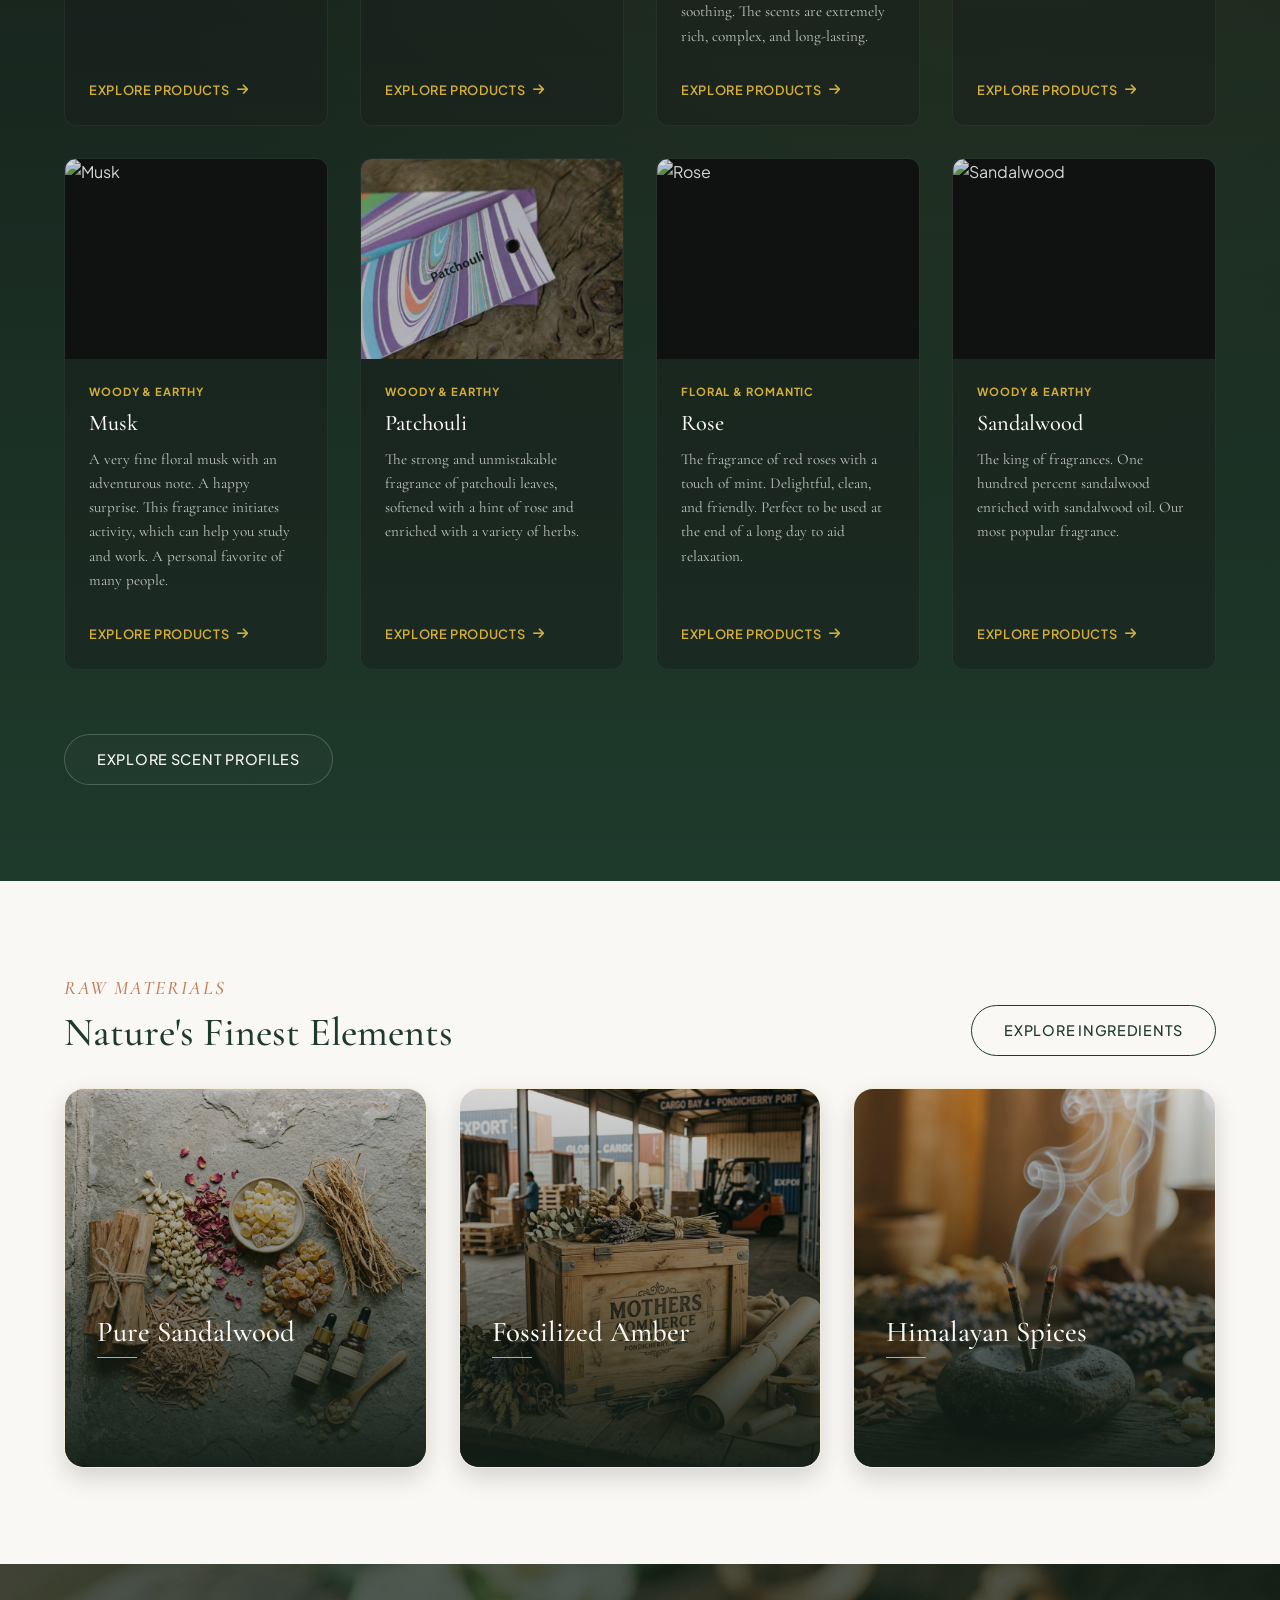
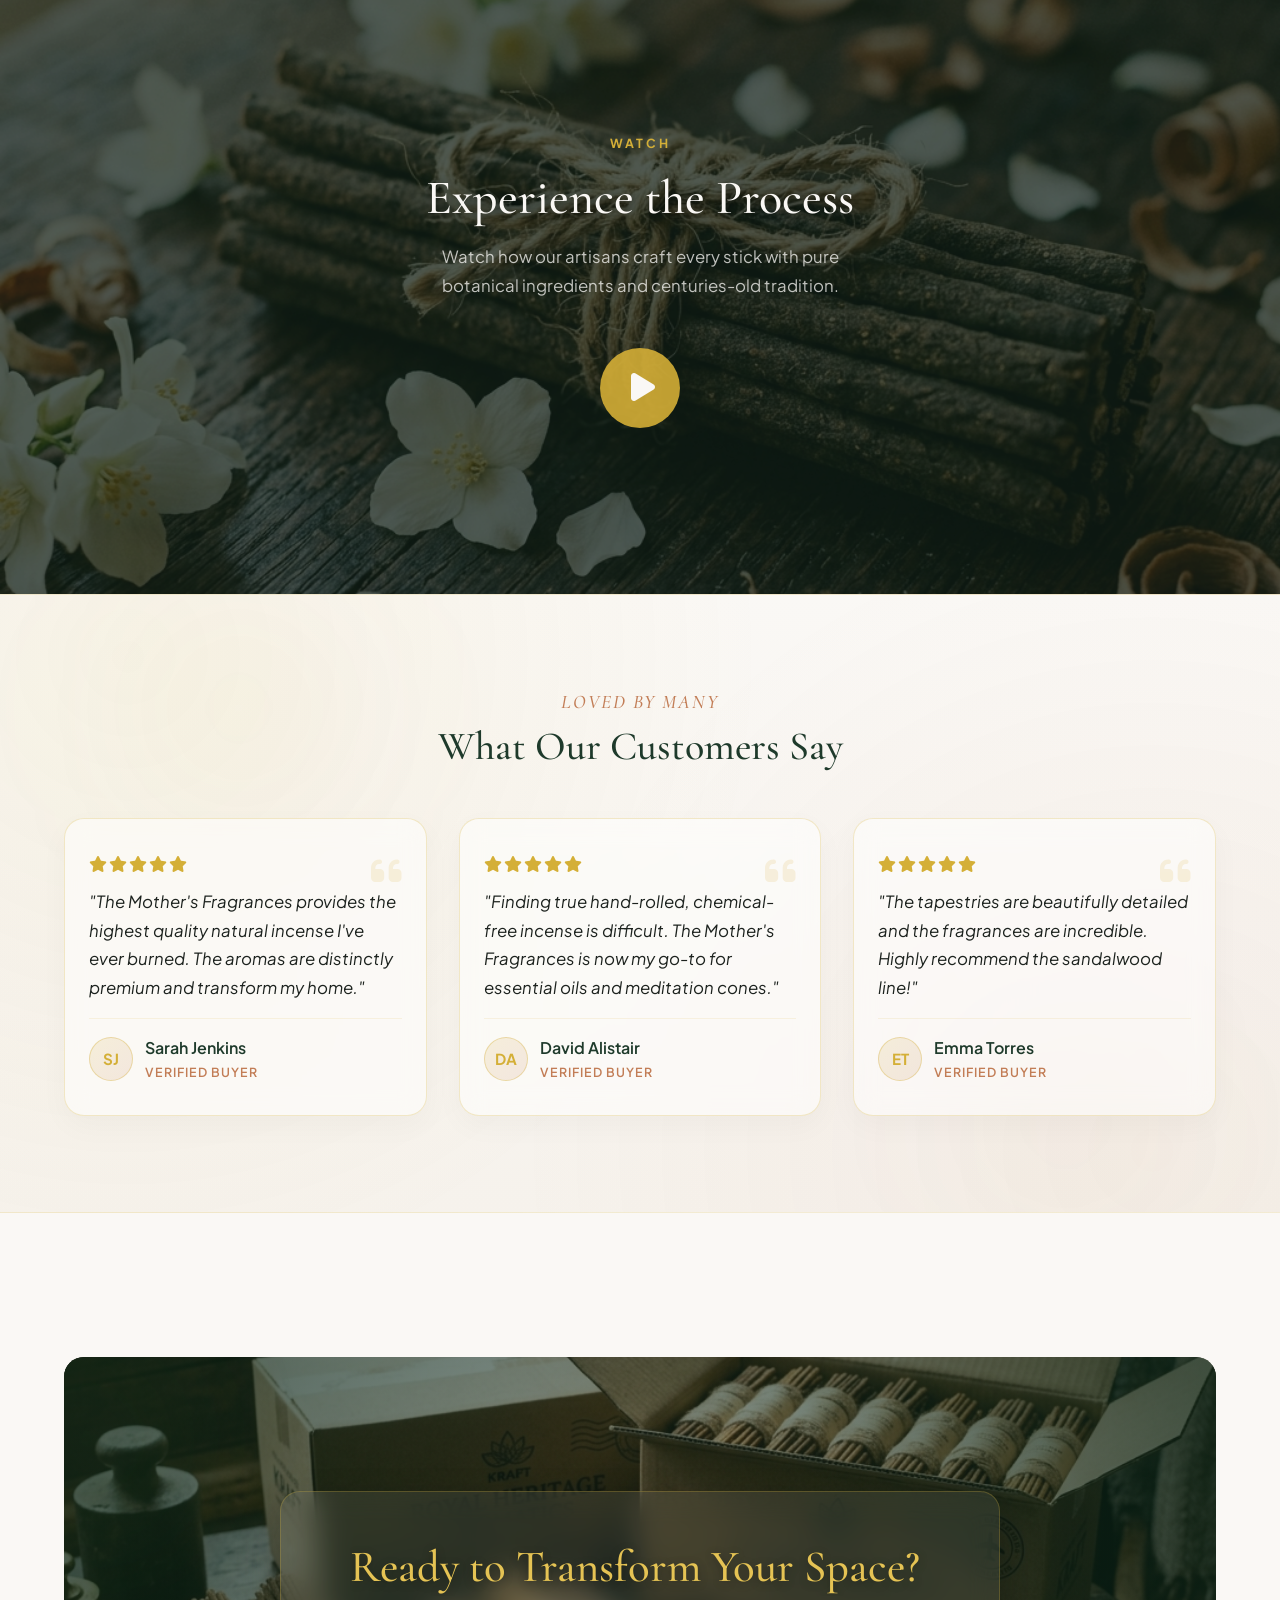
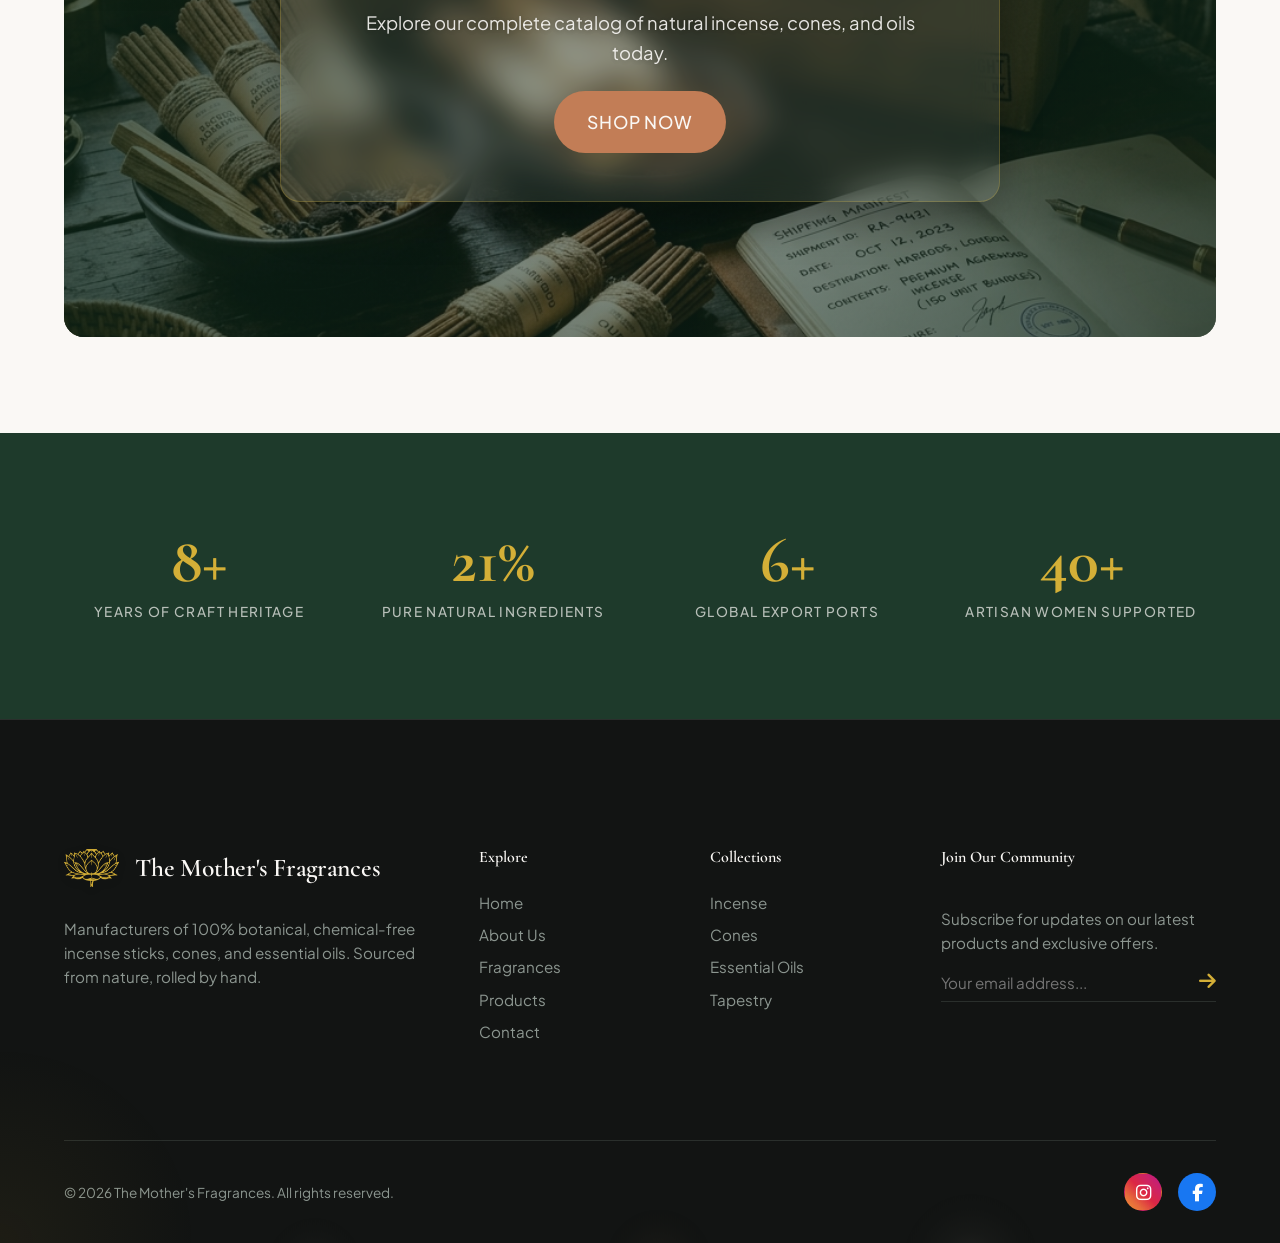
==== commit f221423c: "updated the footer" ====
--- a/index.html
+++ b/index.html
@@ -13,7 +13,7 @@
 
   <!-- CSS Stylesheets -->
   <link rel="stylesheet" href="./assets/css/variables.css?v=10">
-  <link rel="stylesheet" href="./assets/css/styles.css?v=34">
+  <link rel="stylesheet" href="./assets/css/styles.css?v=36">
 
   <!-- FontAwesome for Premium Icons -->
   <link rel="stylesheet" href="https://cdnjs.cloudflare.com/ajax/libs/font-awesome/6.4.0/css/all.min.css">
--- a/assets/css/styles.css
+++ b/assets/css/styles.css
@@ -597,20 +597,39 @@
 @media (max-width: 1024px) {
   .footer-top {
     grid-template-columns: 1fr 1fr;
-    gap: var(--space-xl);
+    gap: 2.5rem 2rem;
+  }
+  .footer-brand {
+    grid-column: 1 / -1;
+    max-width: 650px;
+    border-bottom: 1px solid rgba(212, 175, 55, 0.18);
+    padding-bottom: 1.5rem;
+  }
+  .footer-newsletter {
+    grid-column: 1 / -1;
+    border-top: 1px solid rgba(212, 175, 55, 0.18);
+    padding-top: 1.8rem;
+    margin-top: 0.5rem;
   }
 }
 
 @media (max-width: 768px) {
   .footer-top {
     grid-template-columns: 1fr;
-    gap: var(--space-xl);
+    gap: 2.2rem;
+  }
+  .footer-brand,
+  .footer-newsletter {
+    grid-column: 1 / -1;
+    border: none;
+    padding: 0;
   }
   .footer {
     padding: var(--space-3xl) 0 var(--space-lg) 0;
   }
   .footer-bottom {
     flex-direction: column;
+    gap: 1.2rem;
     text-align: center;
   }
 }
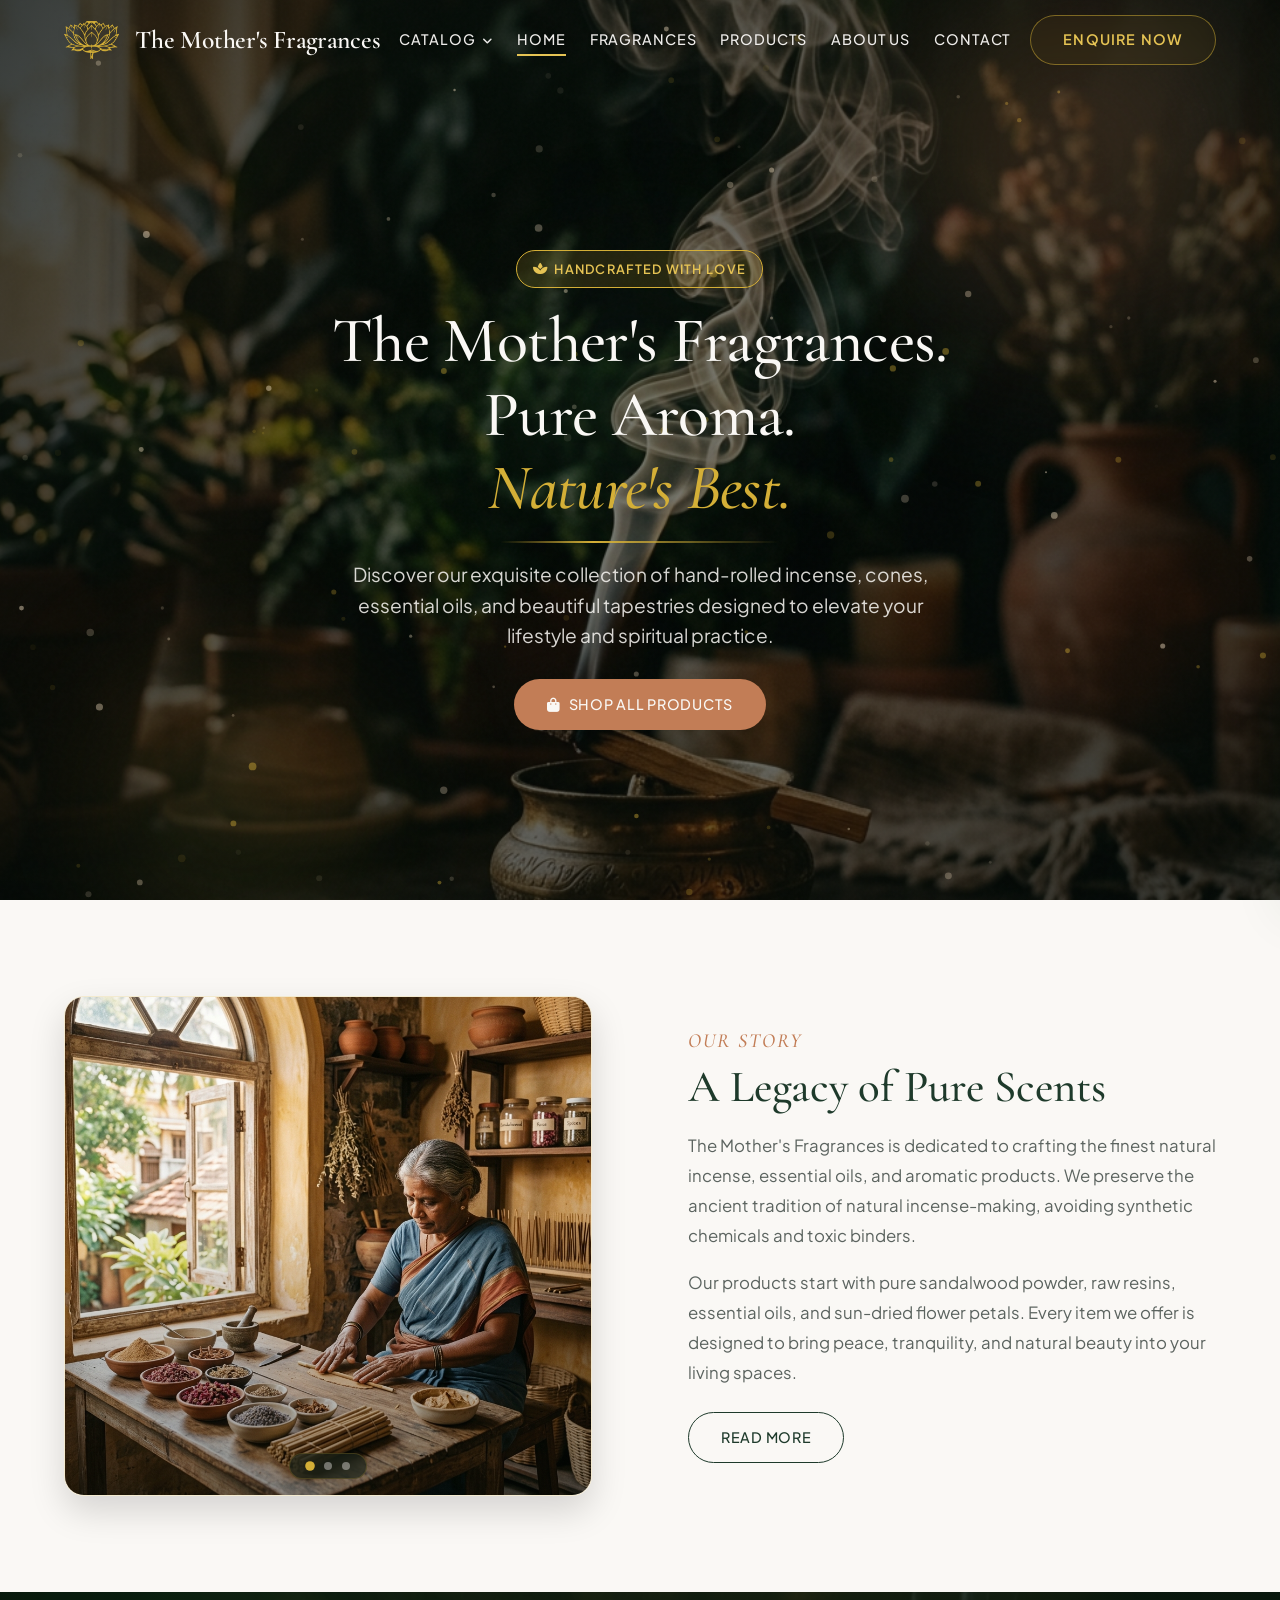
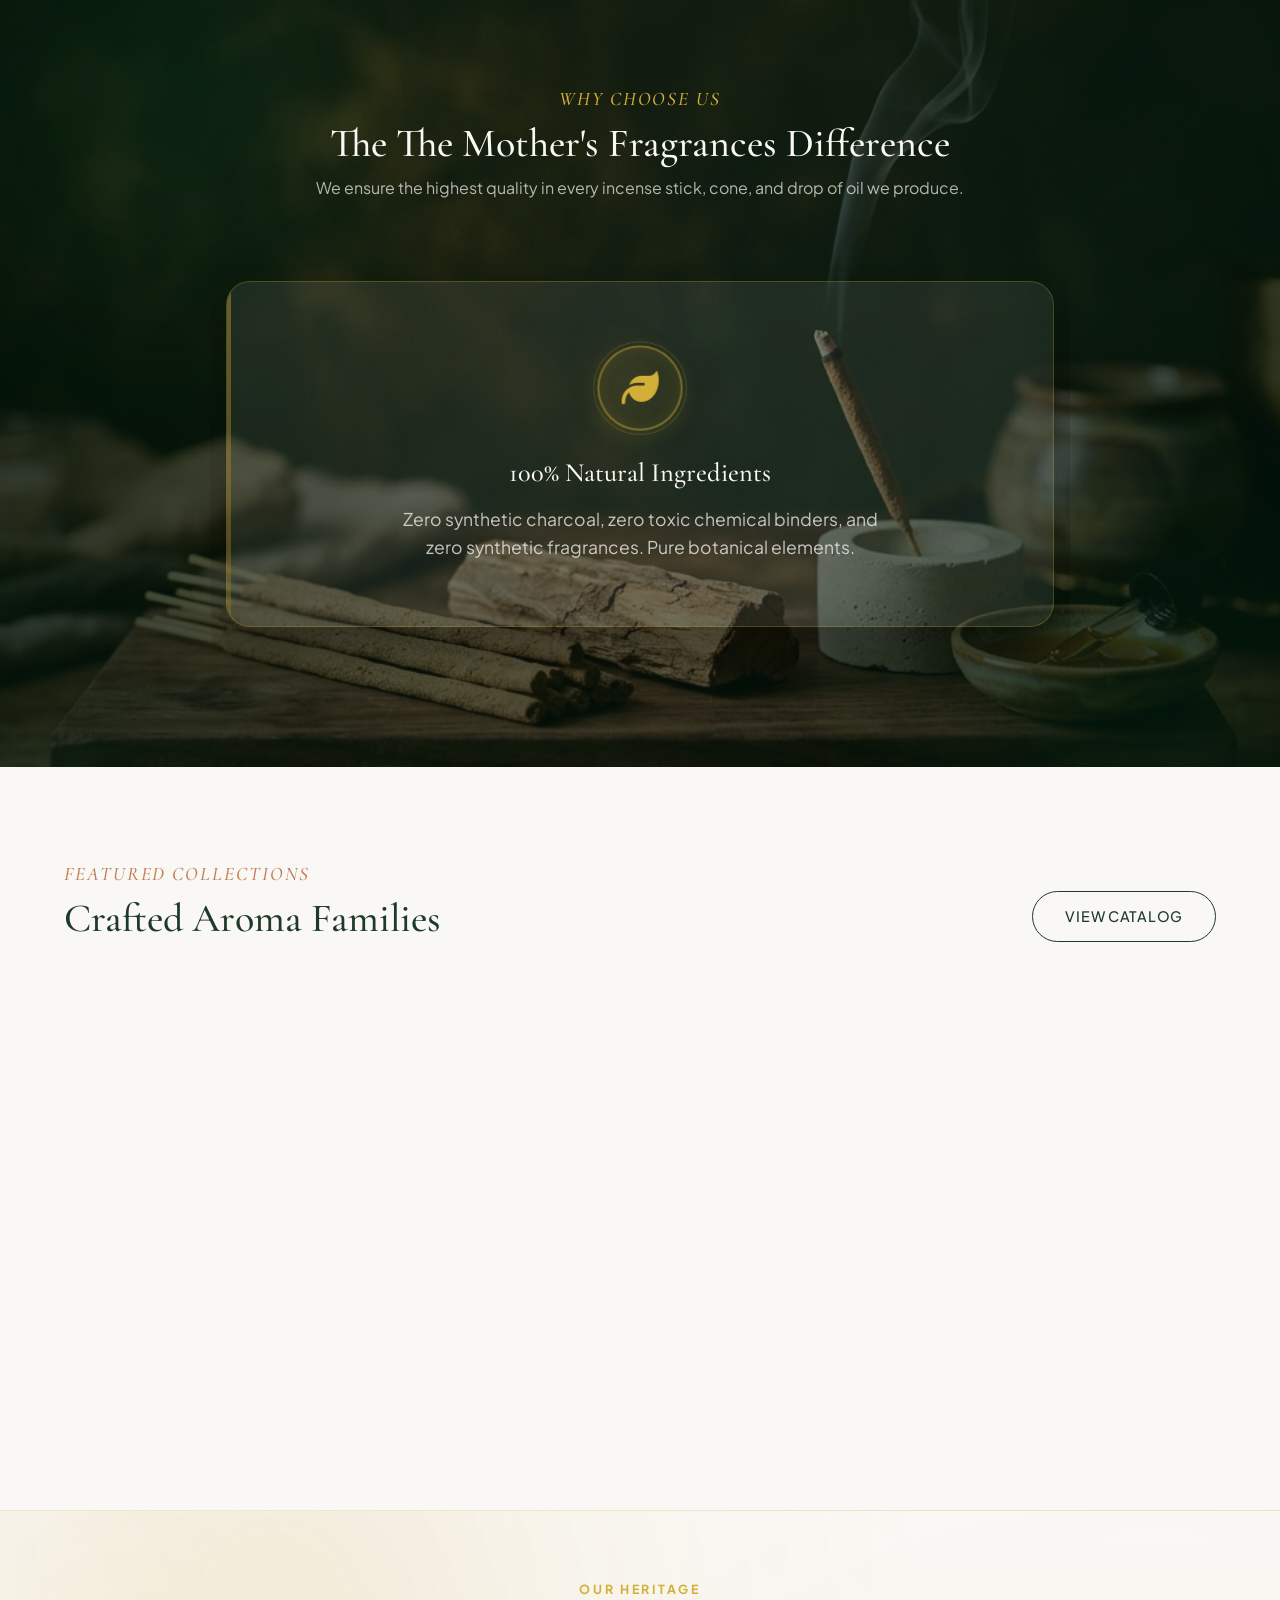
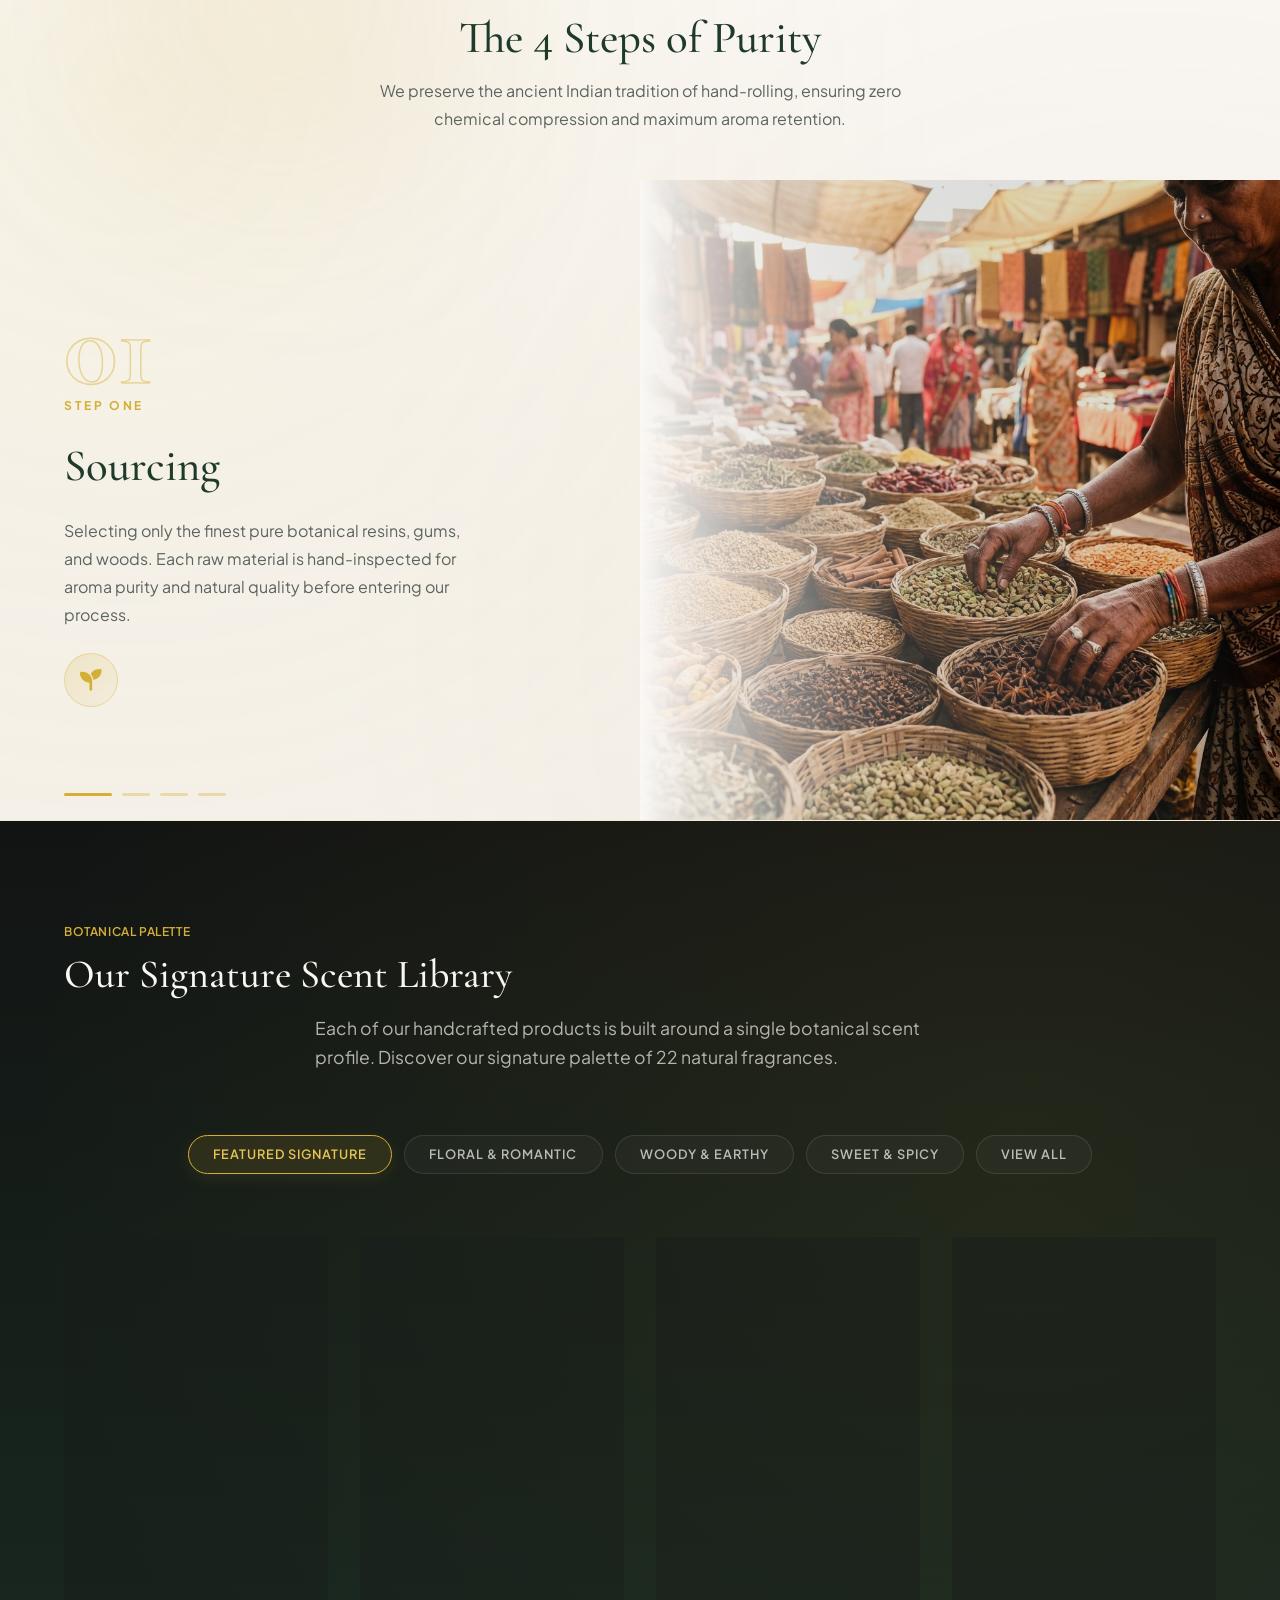
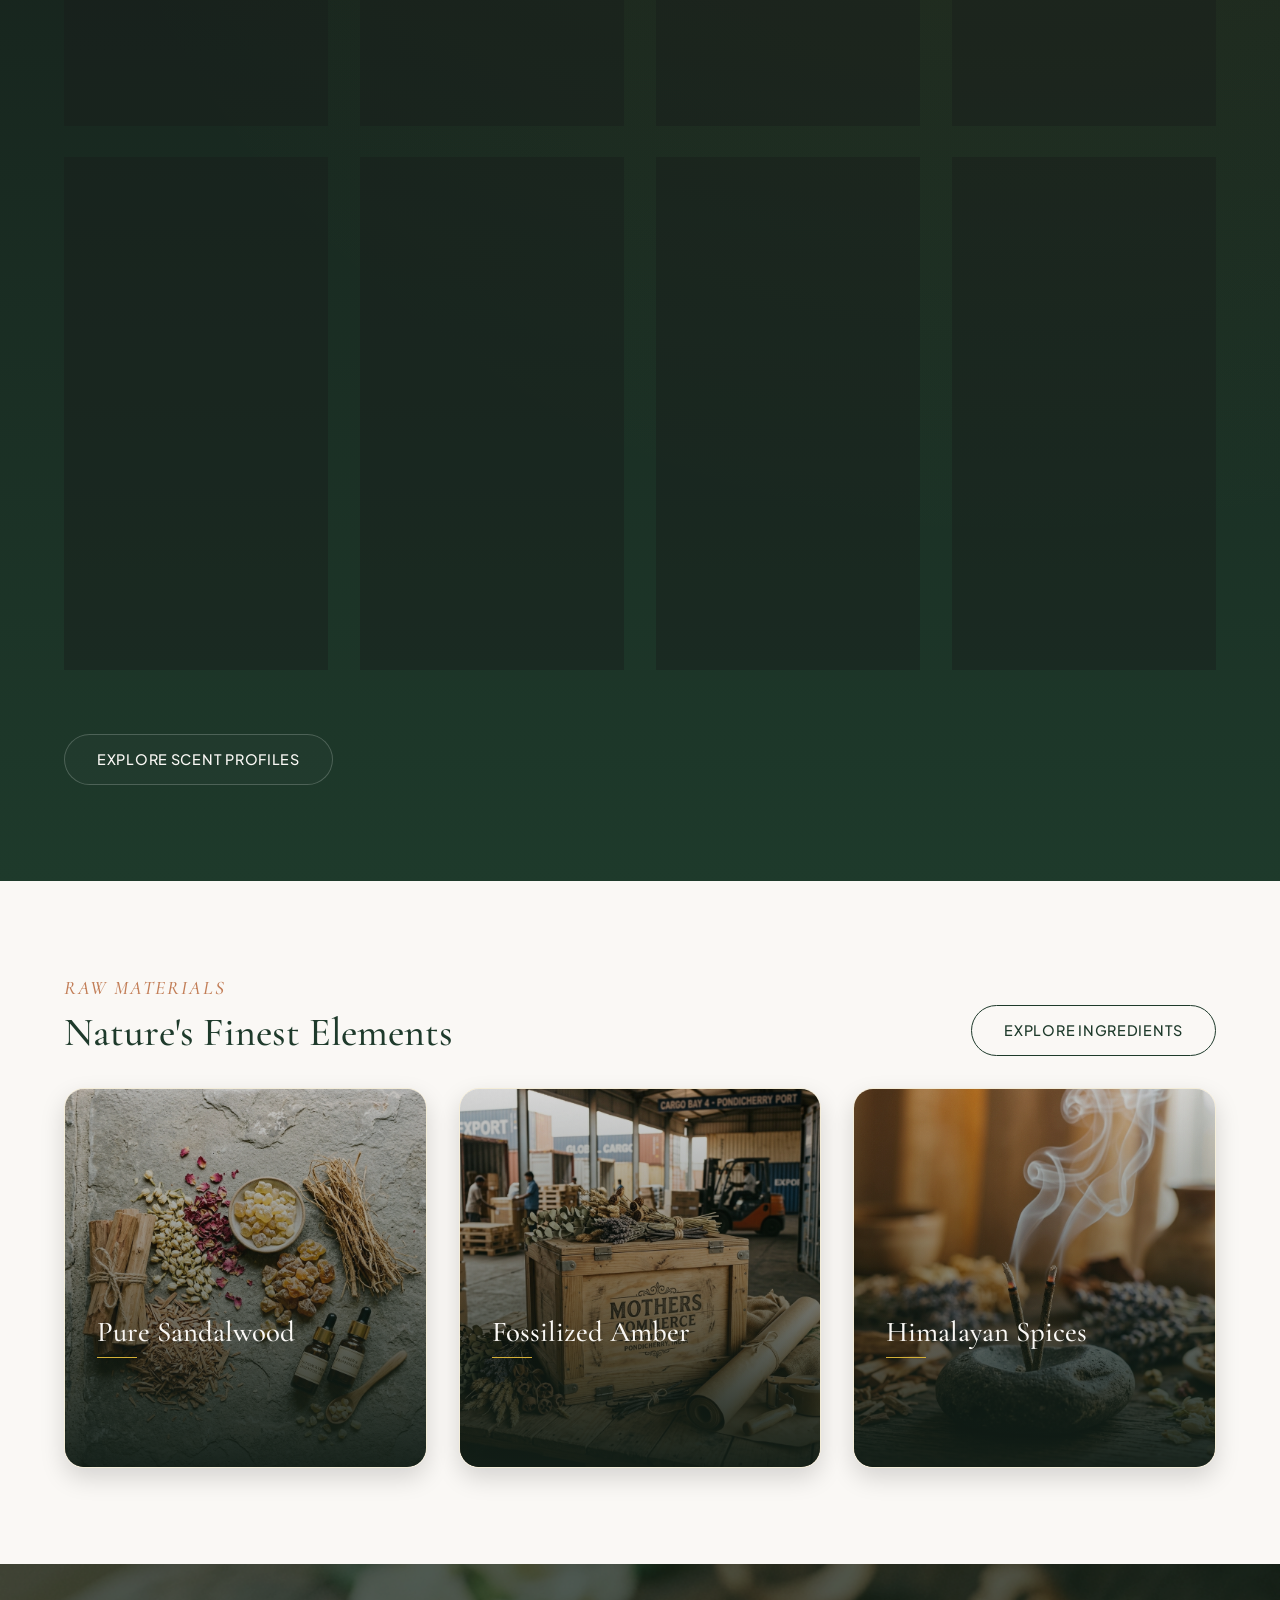
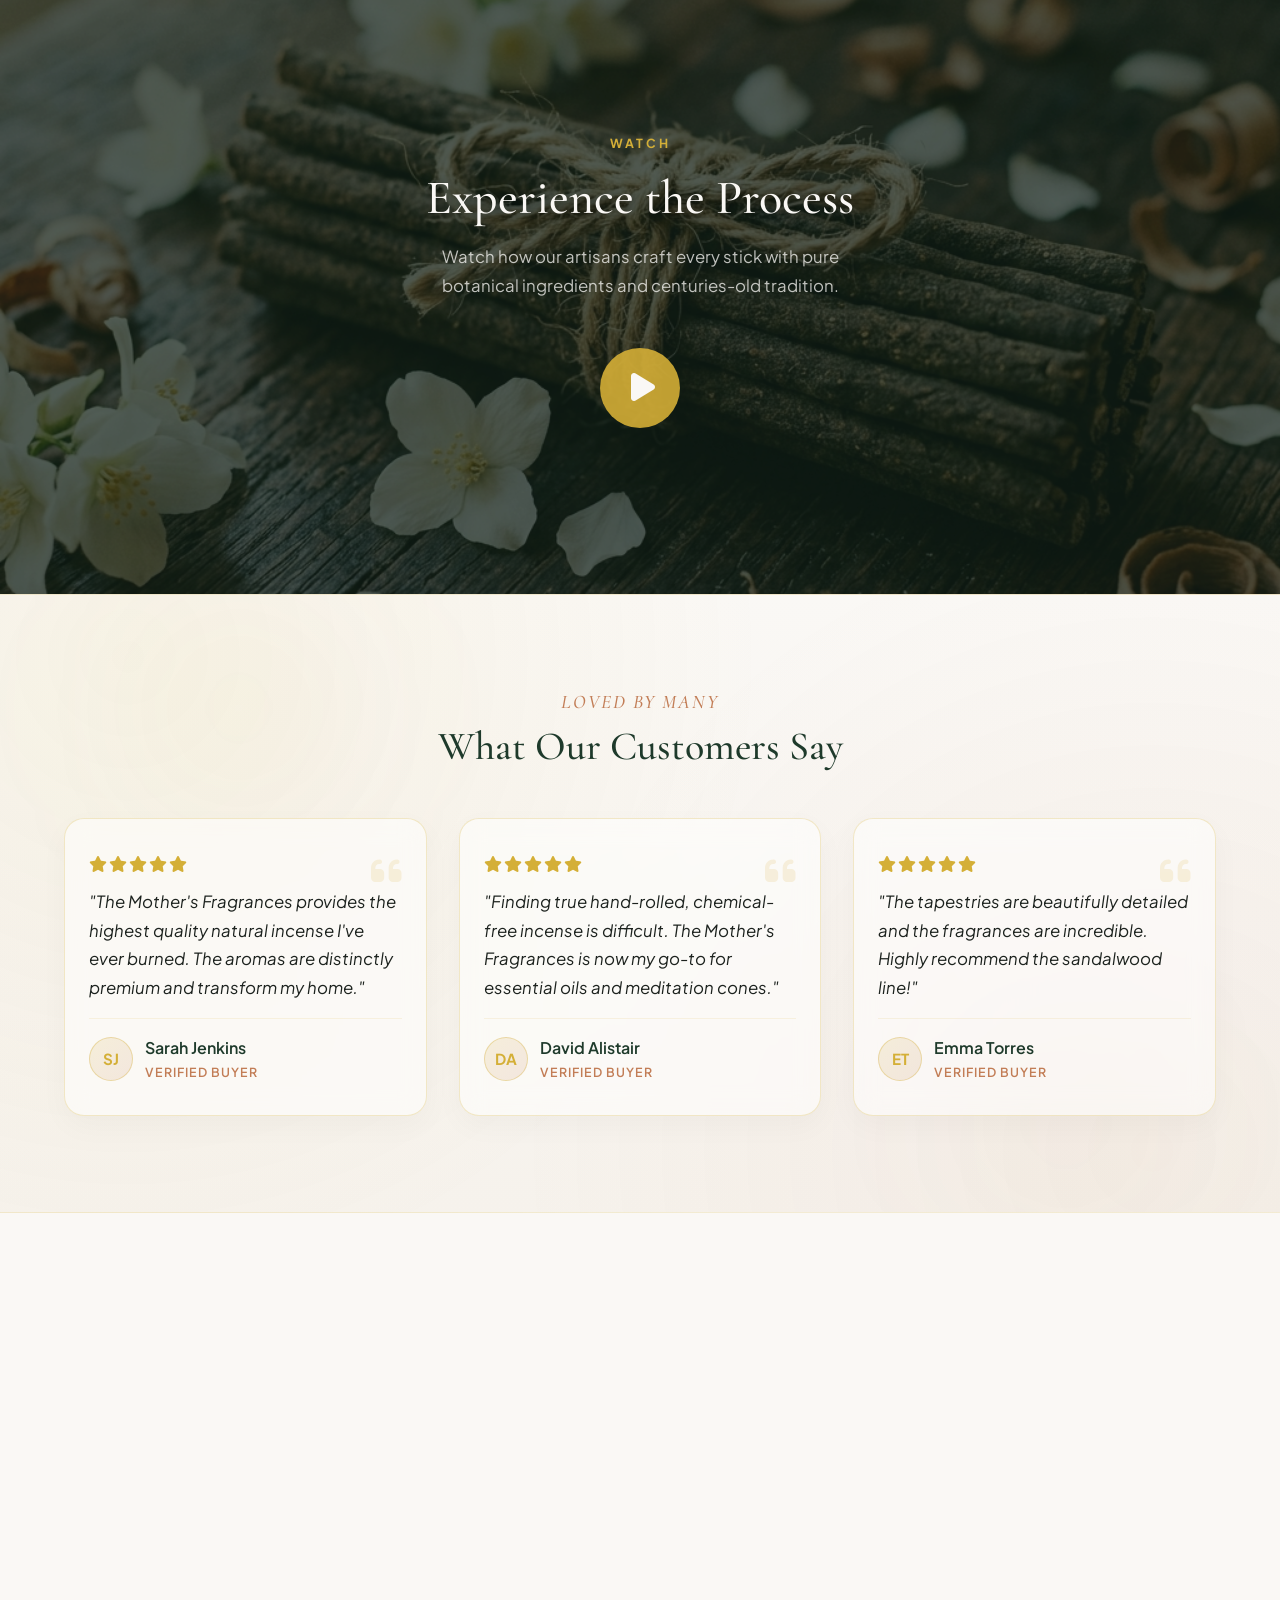
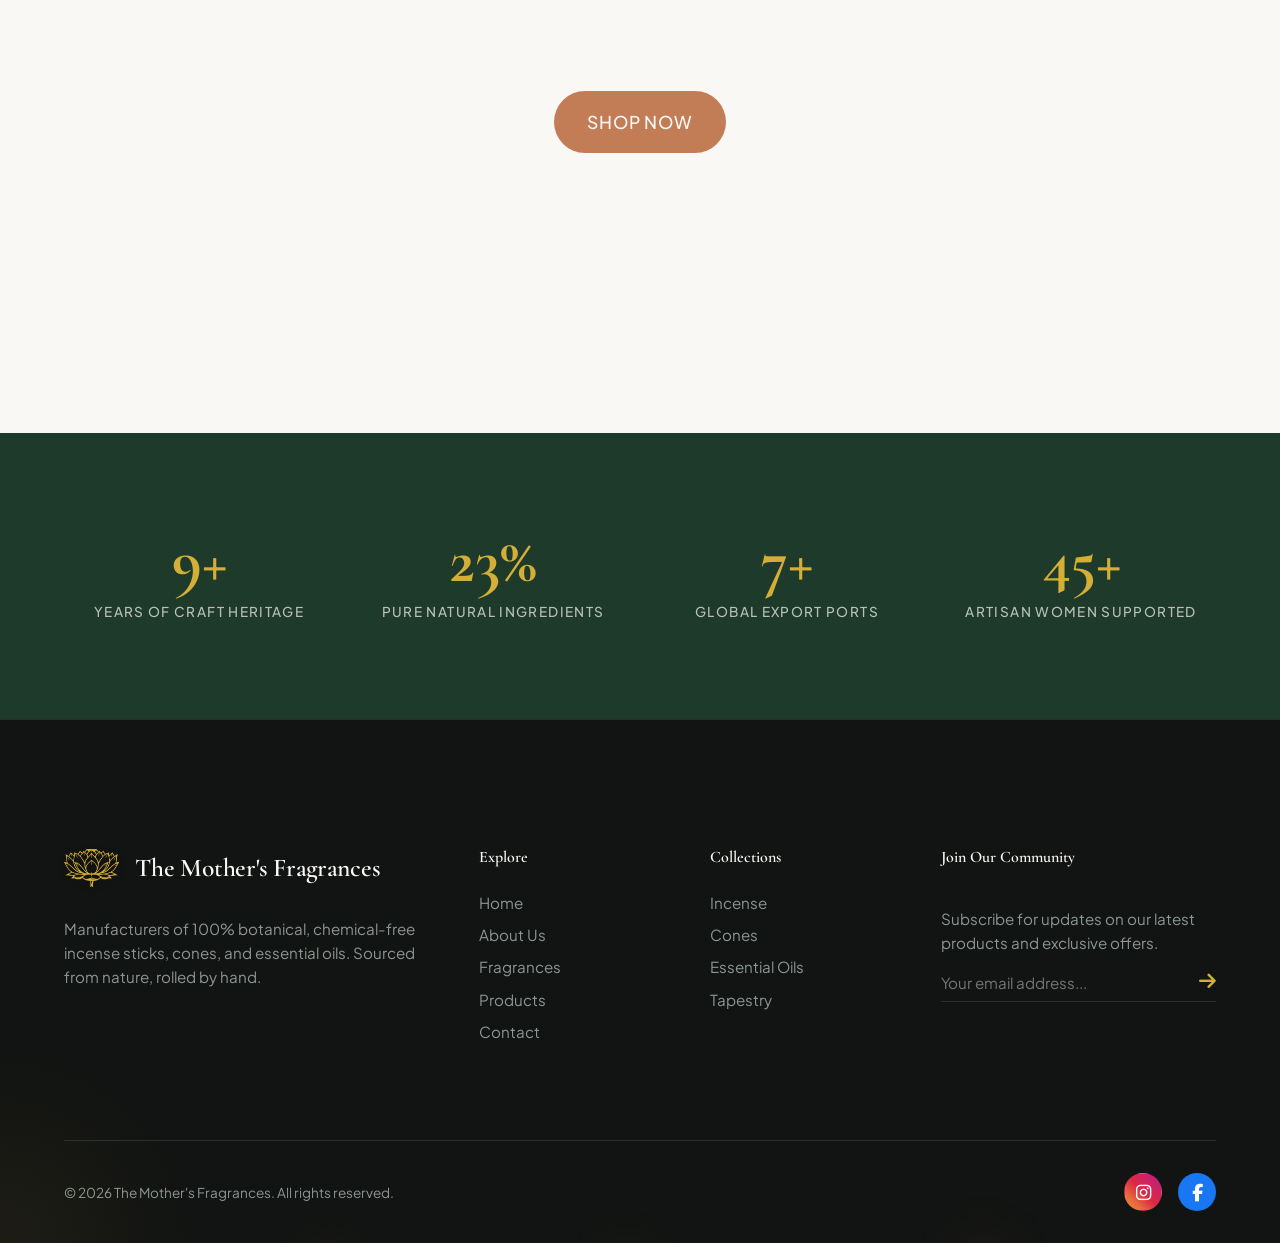
==== commit 418b7efe: "updated" ====
--- a/index.html
+++ b/index.html
@@ -13,7 +13,7 @@
 
   <!-- CSS Stylesheets -->
   <link rel="stylesheet" href="./assets/css/variables.css?v=10">
-  <link rel="stylesheet" href="./assets/css/styles.css?v=36">
+  <link rel="stylesheet" href="./assets/css/styles.css?v=37">
 
   <!-- FontAwesome for Premium Icons -->
   <link rel="stylesheet" href="https://cdnjs.cloudflare.com/ajax/libs/font-awesome/6.4.0/css/all.min.css">
--- a/assets/css/styles.css
+++ b/assets/css/styles.css
@@ -911,11 +911,39 @@
 }
 
 @media (max-width: 1024px) {
+  /* Homepage Hero on Tablet: Stack vertically and center for a cinematic feel */
+  .hero .grid-2 {
+    grid-template-columns: 1fr !important;
+    gap: 2.5rem !important;
+    text-align: center;
+  }
+  .hero-card {
+    max-width: 720px;
+    margin: 0 auto;
+  }
+  .hero-actions {
+    justify-content: center;
+  }
   .hero-slider-wrapper {
-    height: 400px;
-    max-width: 500px;
+    height: 420px;
+    max-width: 680px;
     margin: 0 auto;
     width: 100%;
+  }
+
+  /* Inner Page Heroes (.page-hero) on Tablet */
+  .page-hero {
+    padding-top: calc(var(--header-height) + var(--space-xl));
+    padding-bottom: var(--space-xl);
+    text-align: center;
+  }
+  .page-hero h1 {
+    font-size: 2.8rem !important;
+  }
+  .page-hero p {
+    font-size: 1.1rem !important;
+    max-width: 85% !important;
+    margin: 0 auto;
   }
 }
 
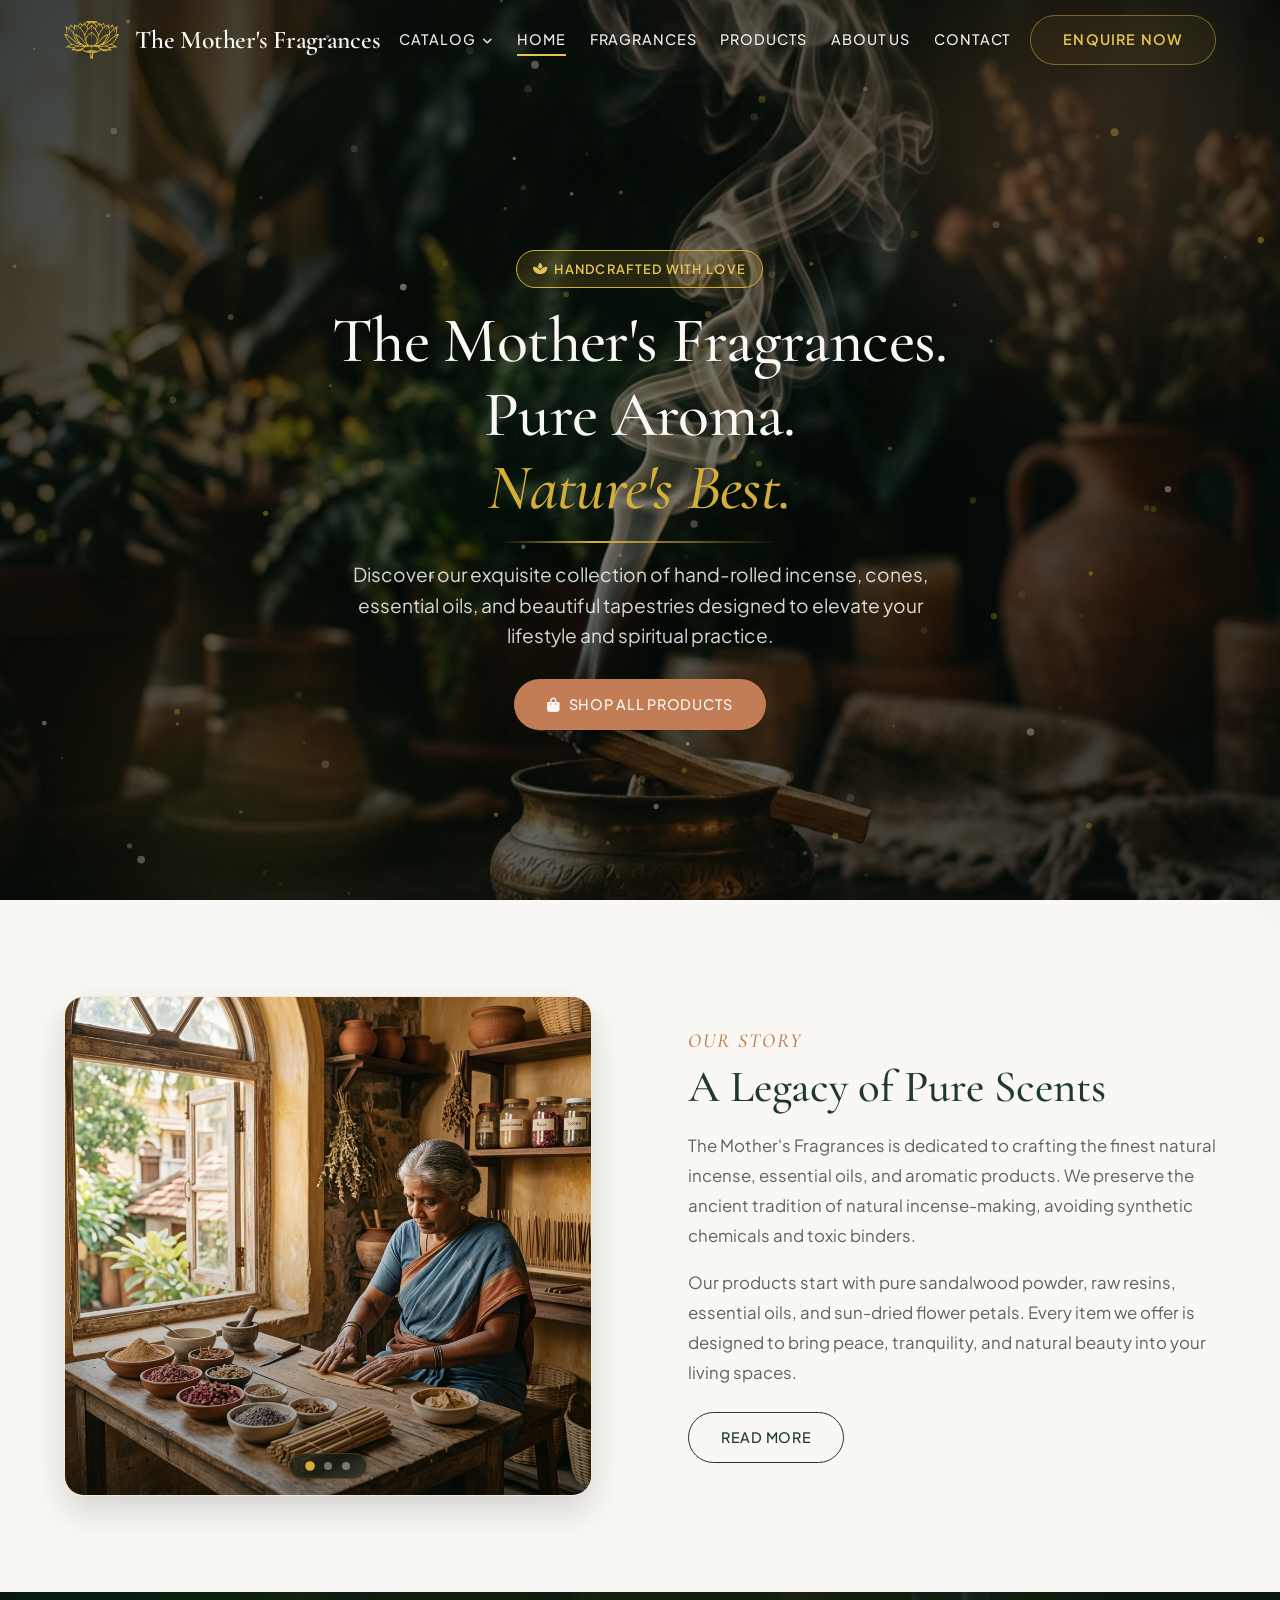
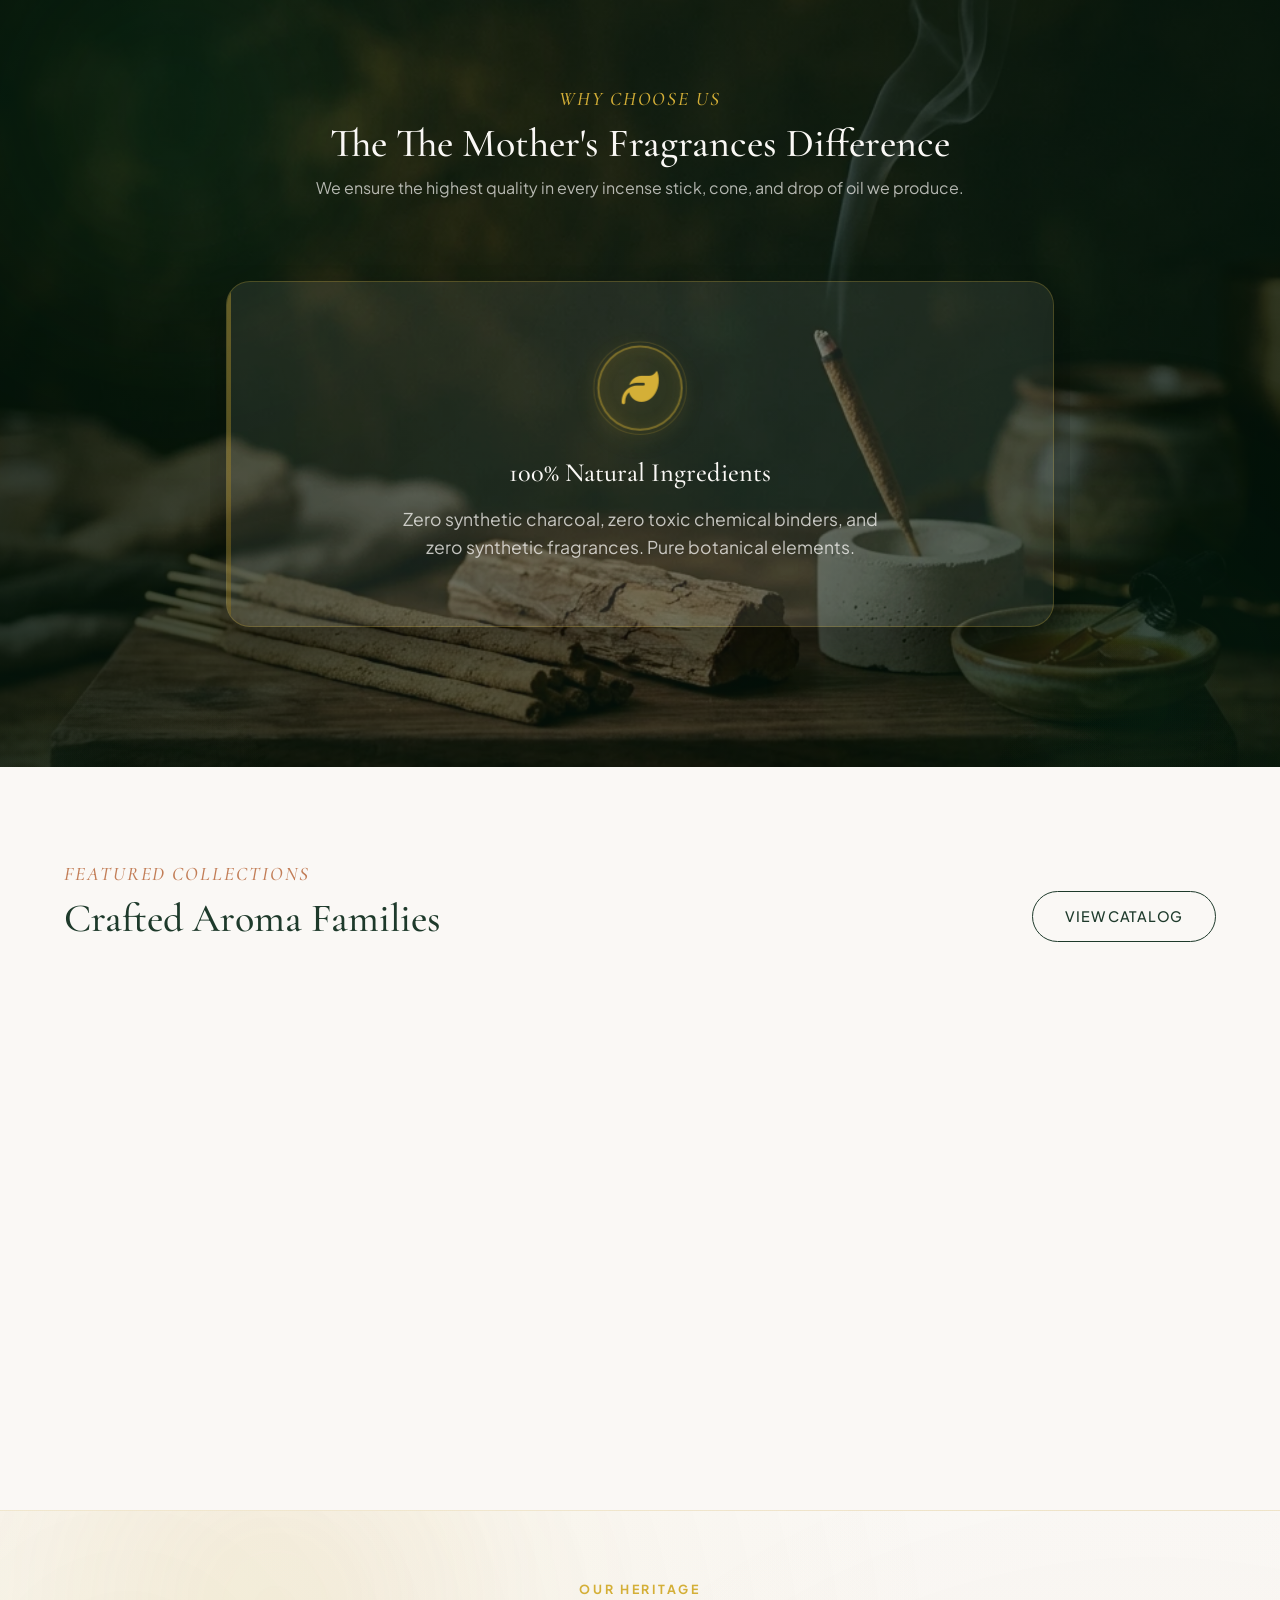
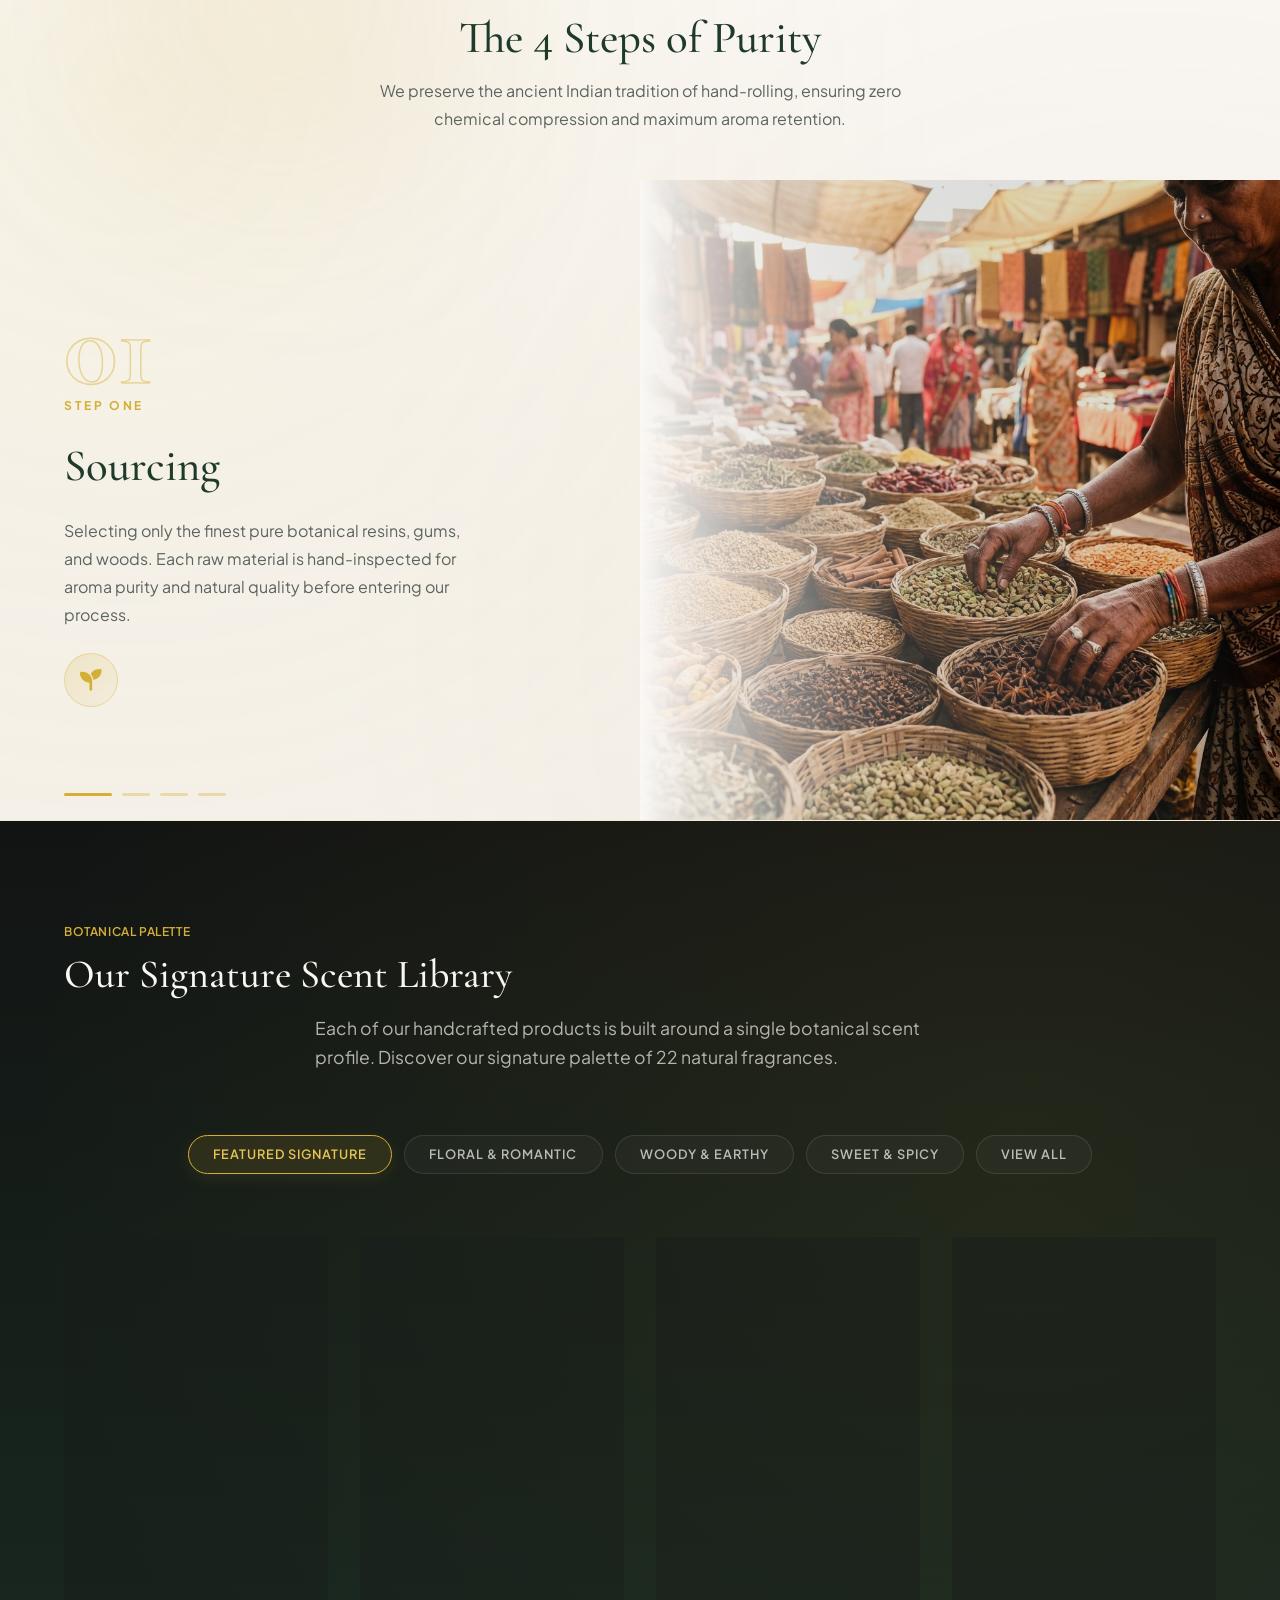
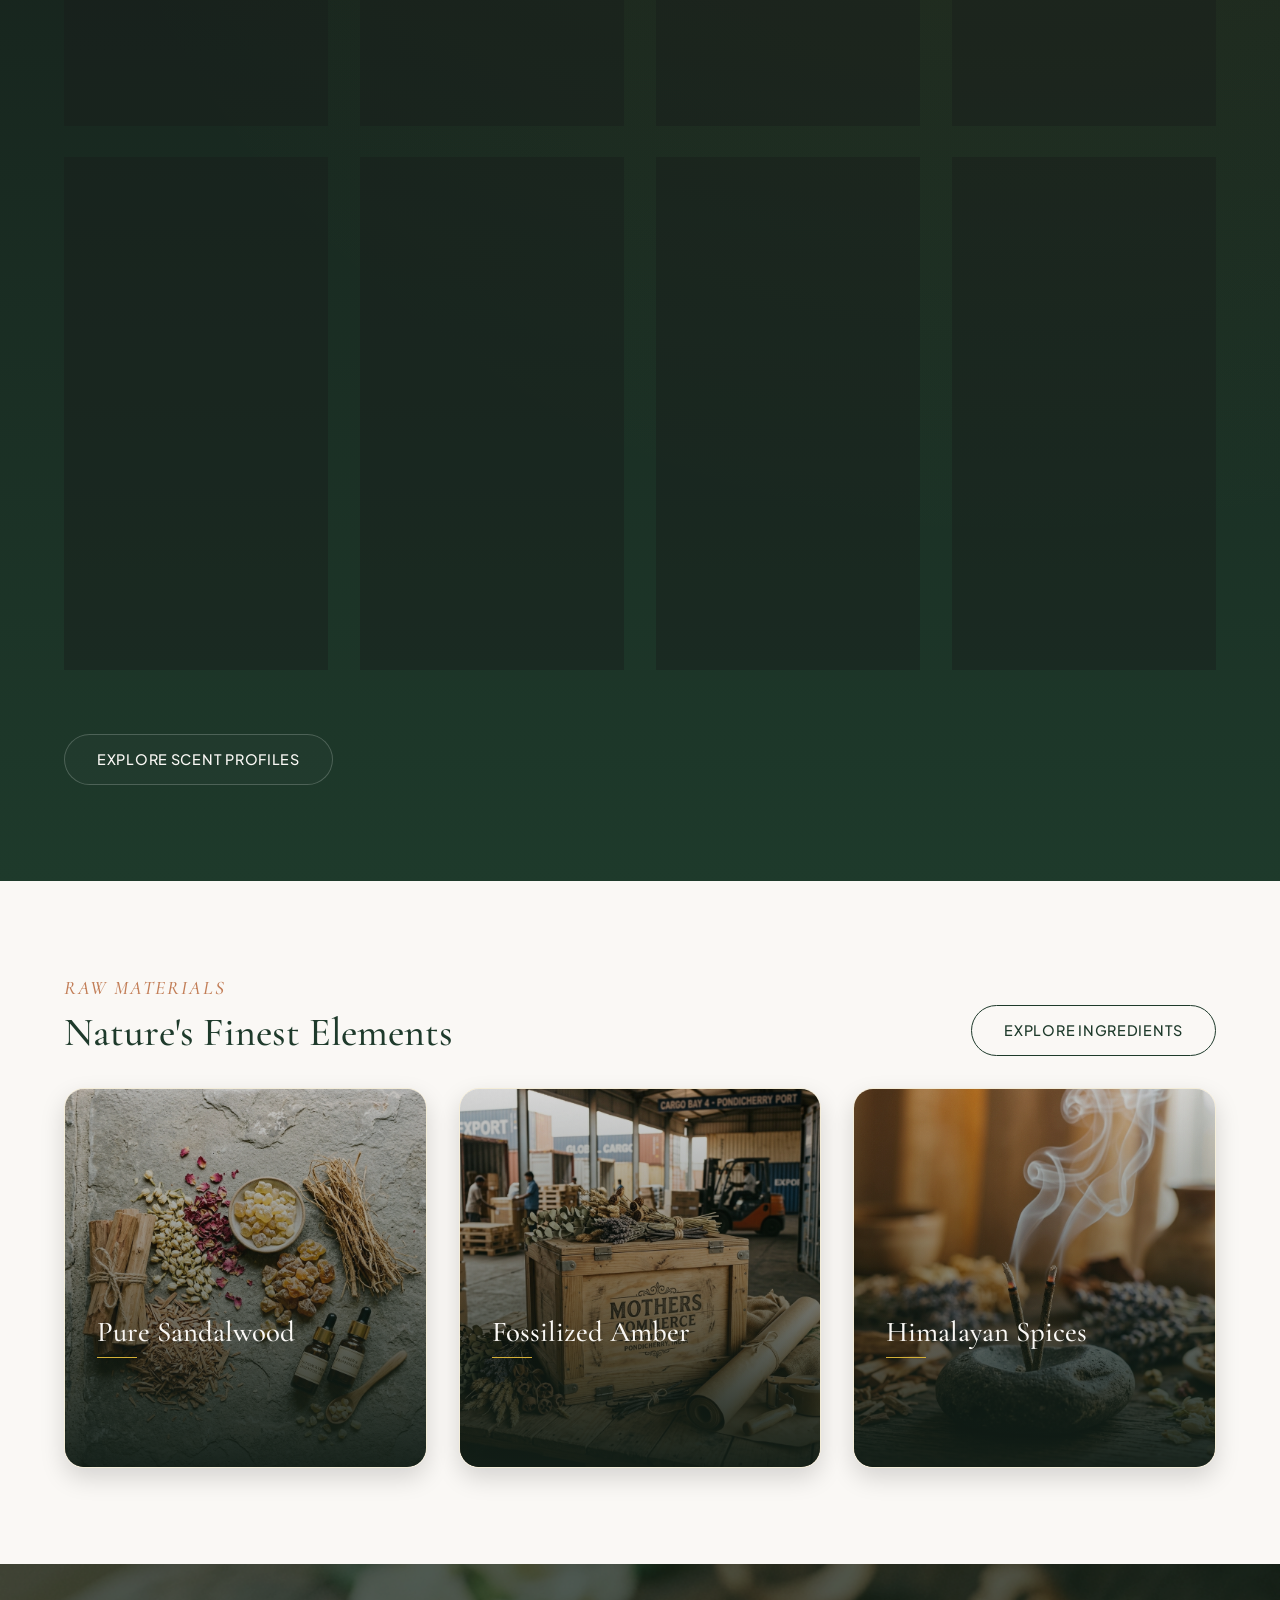
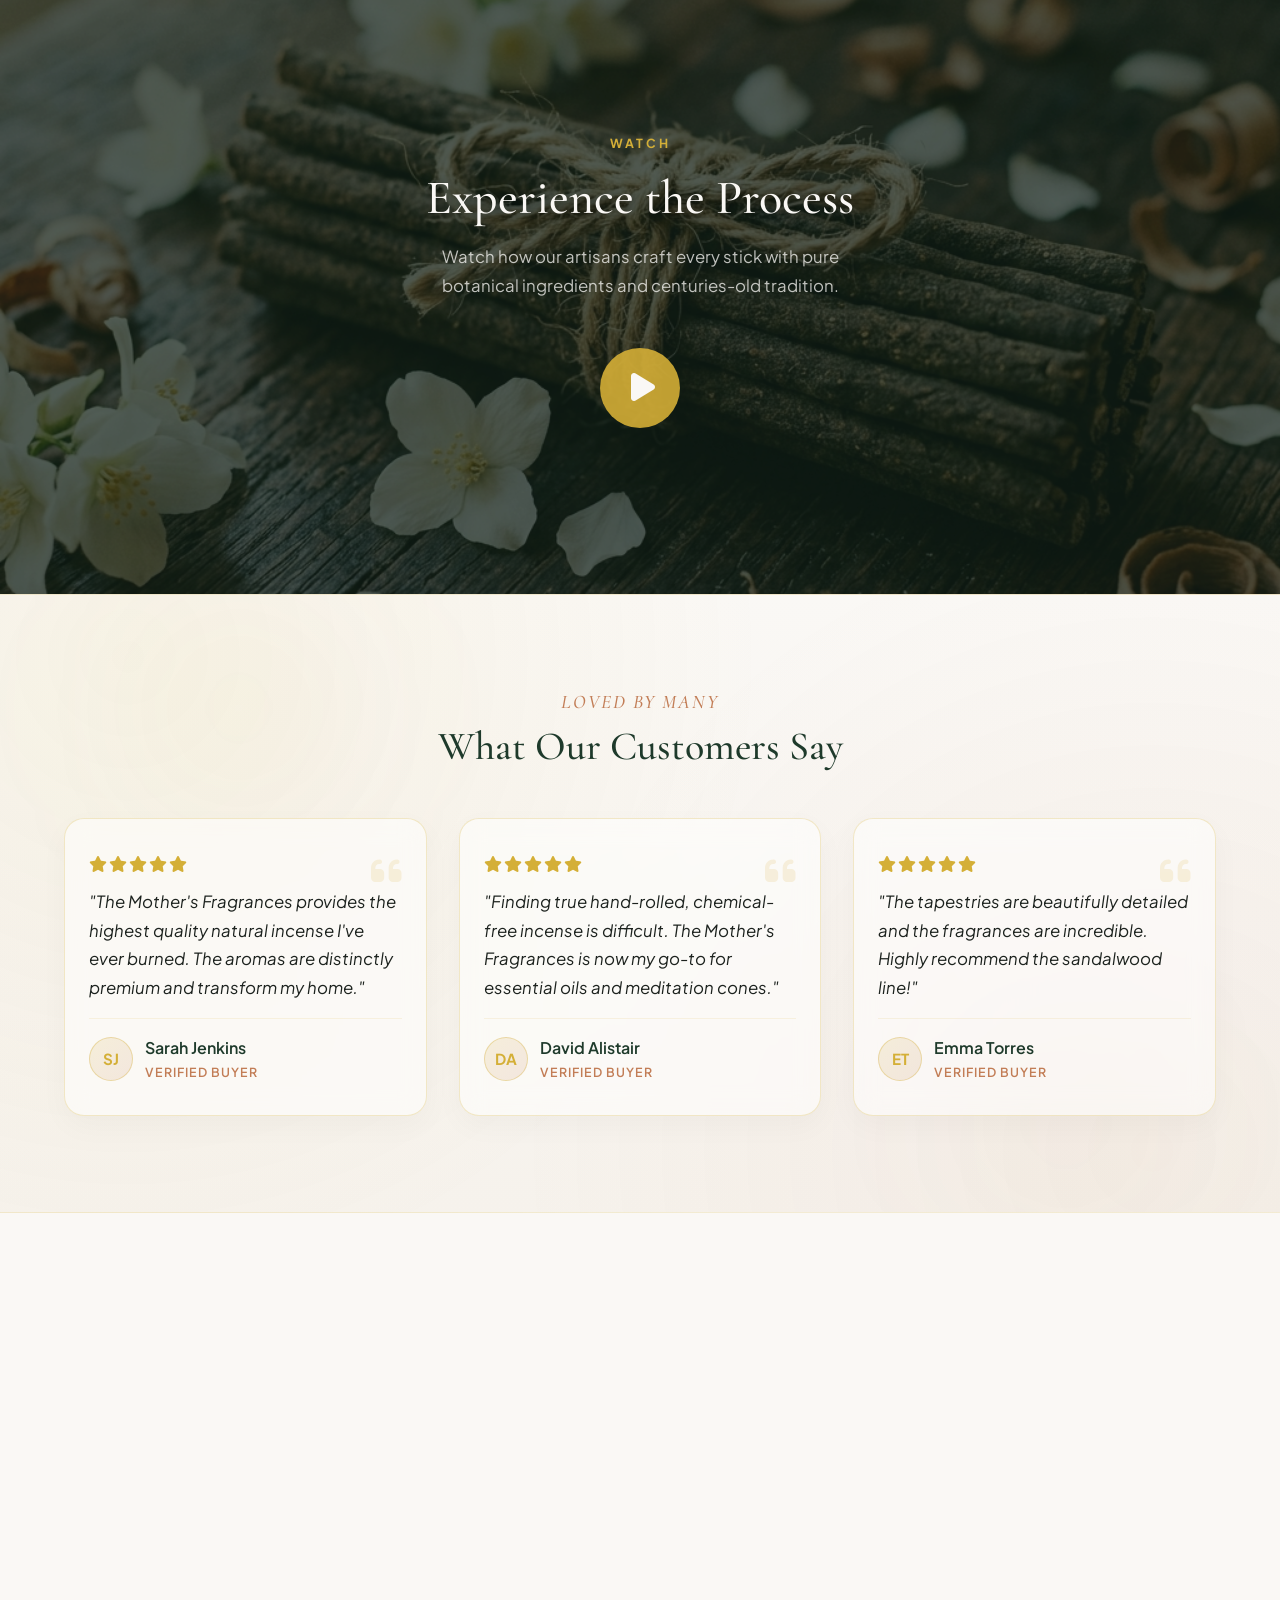
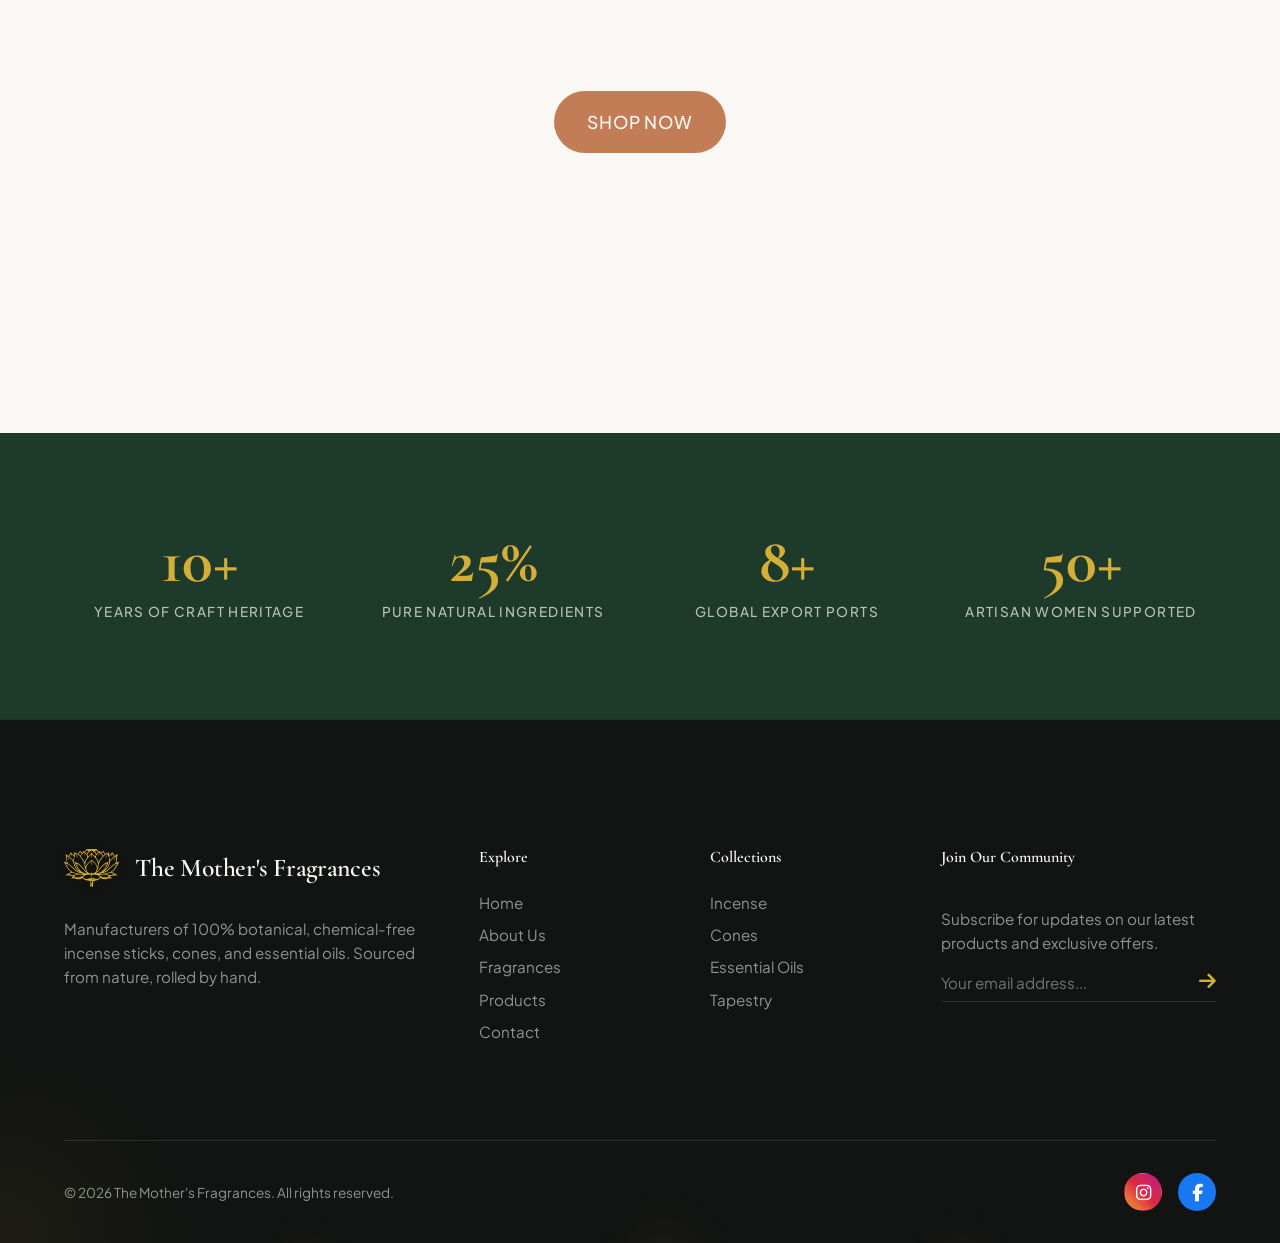
==== commit d2ff53ae: "updated" ====
--- a/index.html
+++ b/index.html
@@ -13,7 +13,7 @@
 
   <!-- CSS Stylesheets -->
   <link rel="stylesheet" href="./assets/css/variables.css?v=10">
-  <link rel="stylesheet" href="./assets/css/styles.css?v=37">
+  <link rel="stylesheet" href="./assets/css/styles.css?v=38">
 
   <!-- FontAwesome for Premium Icons -->
   <link rel="stylesheet" href="https://cdnjs.cloudflare.com/ajax/libs/font-awesome/6.4.0/css/all.min.css">
@@ -528,12 +528,22 @@
       box-shadow: var(--shadow-md);
     }
 
-    @media (max-width: 768px) {
+    @media (max-width: 1024px) {
       .split-section {
         grid-template-columns: 1fr;
-        gap: var(--space-xl);
-      }
-
+        gap: var(--space-2xl);
+        text-align: center;
+      }
+
+      .split-image-wrapper {
+        height: 380px;
+        max-width: 680px;
+        margin: 0 auto;
+        width: 100%;
+      }
+    }
+
+    @media (max-width: 768px) {
       .split-image-wrapper {
         height: 300px;
       }
@@ -687,7 +697,7 @@
       margin-bottom: var(--space-xs);
     }
 
-    @media (max-width: 900px) {
+    @media (max-width: 1024px) {
       .process-grid {
         grid-template-columns: repeat(2, 1fr);
         gap: var(--space-xl);
@@ -1998,7 +2008,7 @@
       line-height: 1.7;
     }
 
-    @media (max-width: 900px) {
+    @media (max-width: 1024px) {
       .heritage-slide {
         grid-template-columns: 1fr;
         min-height: auto;
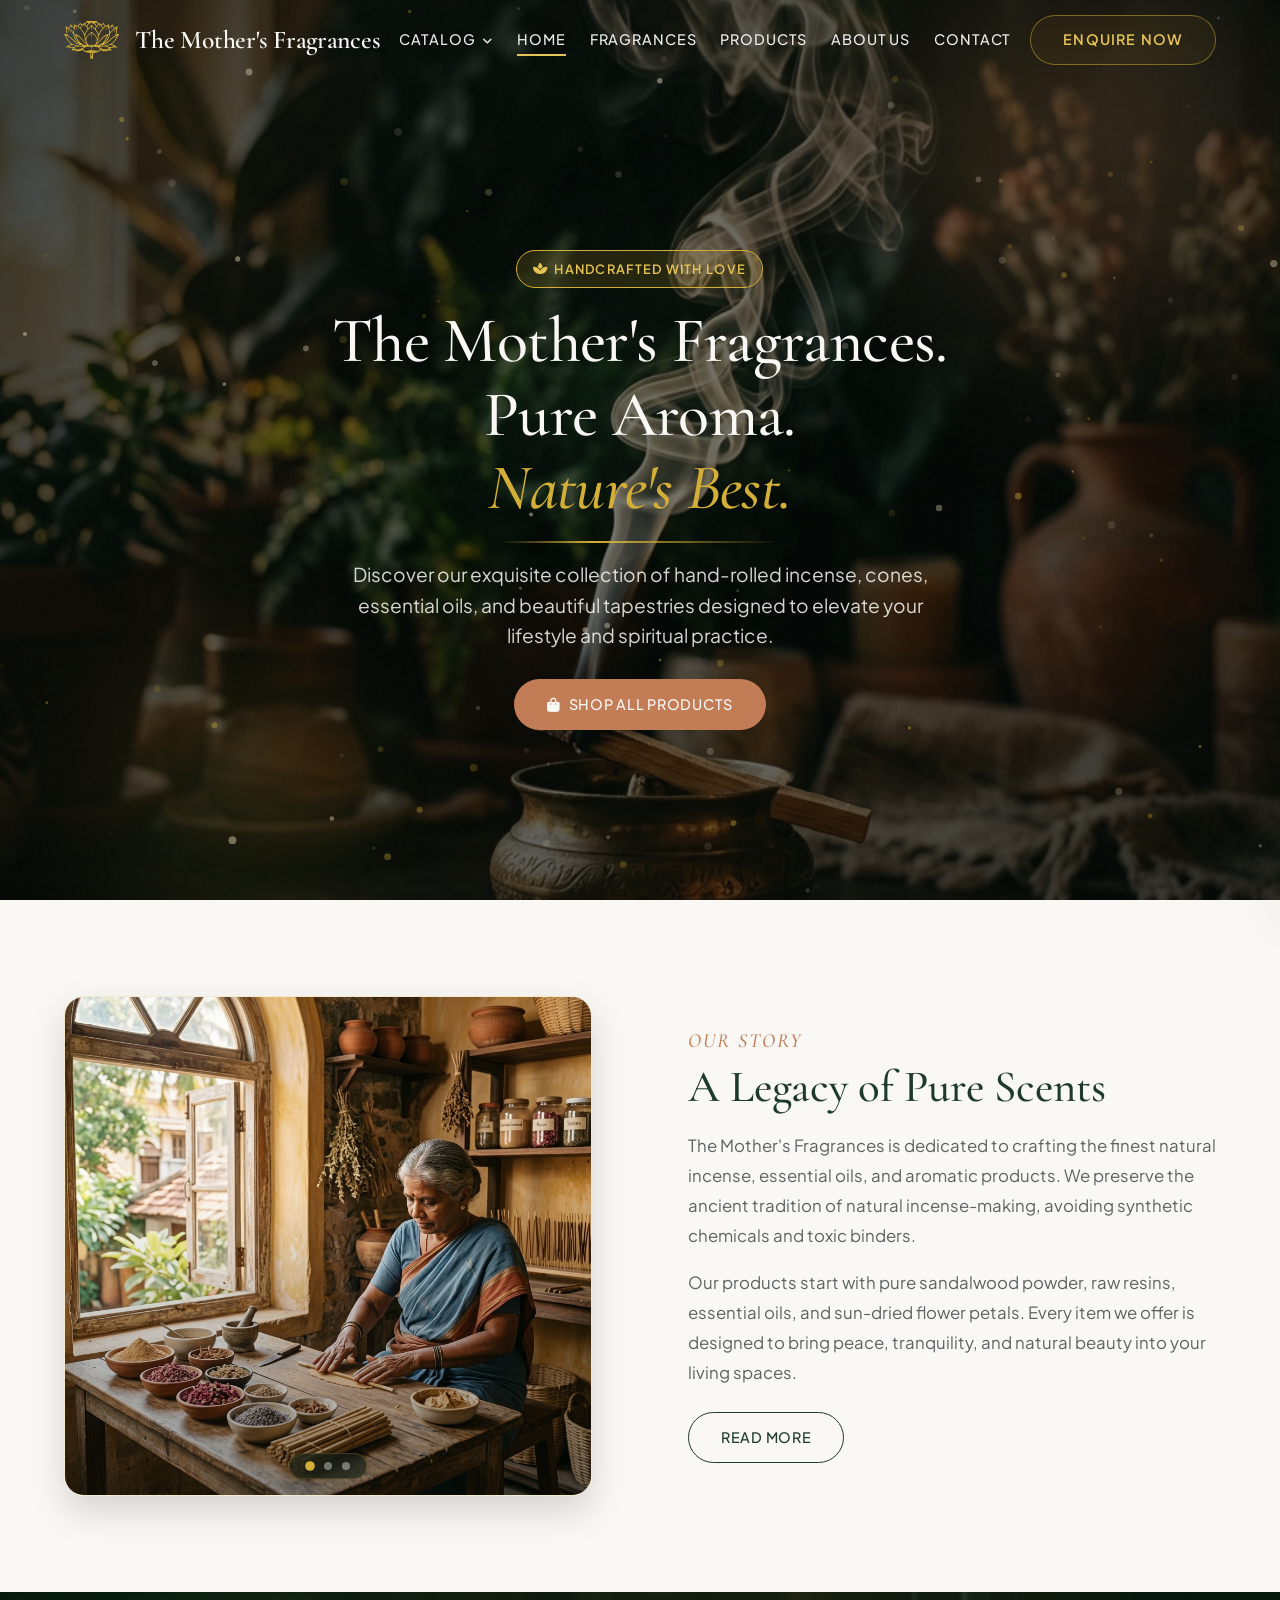
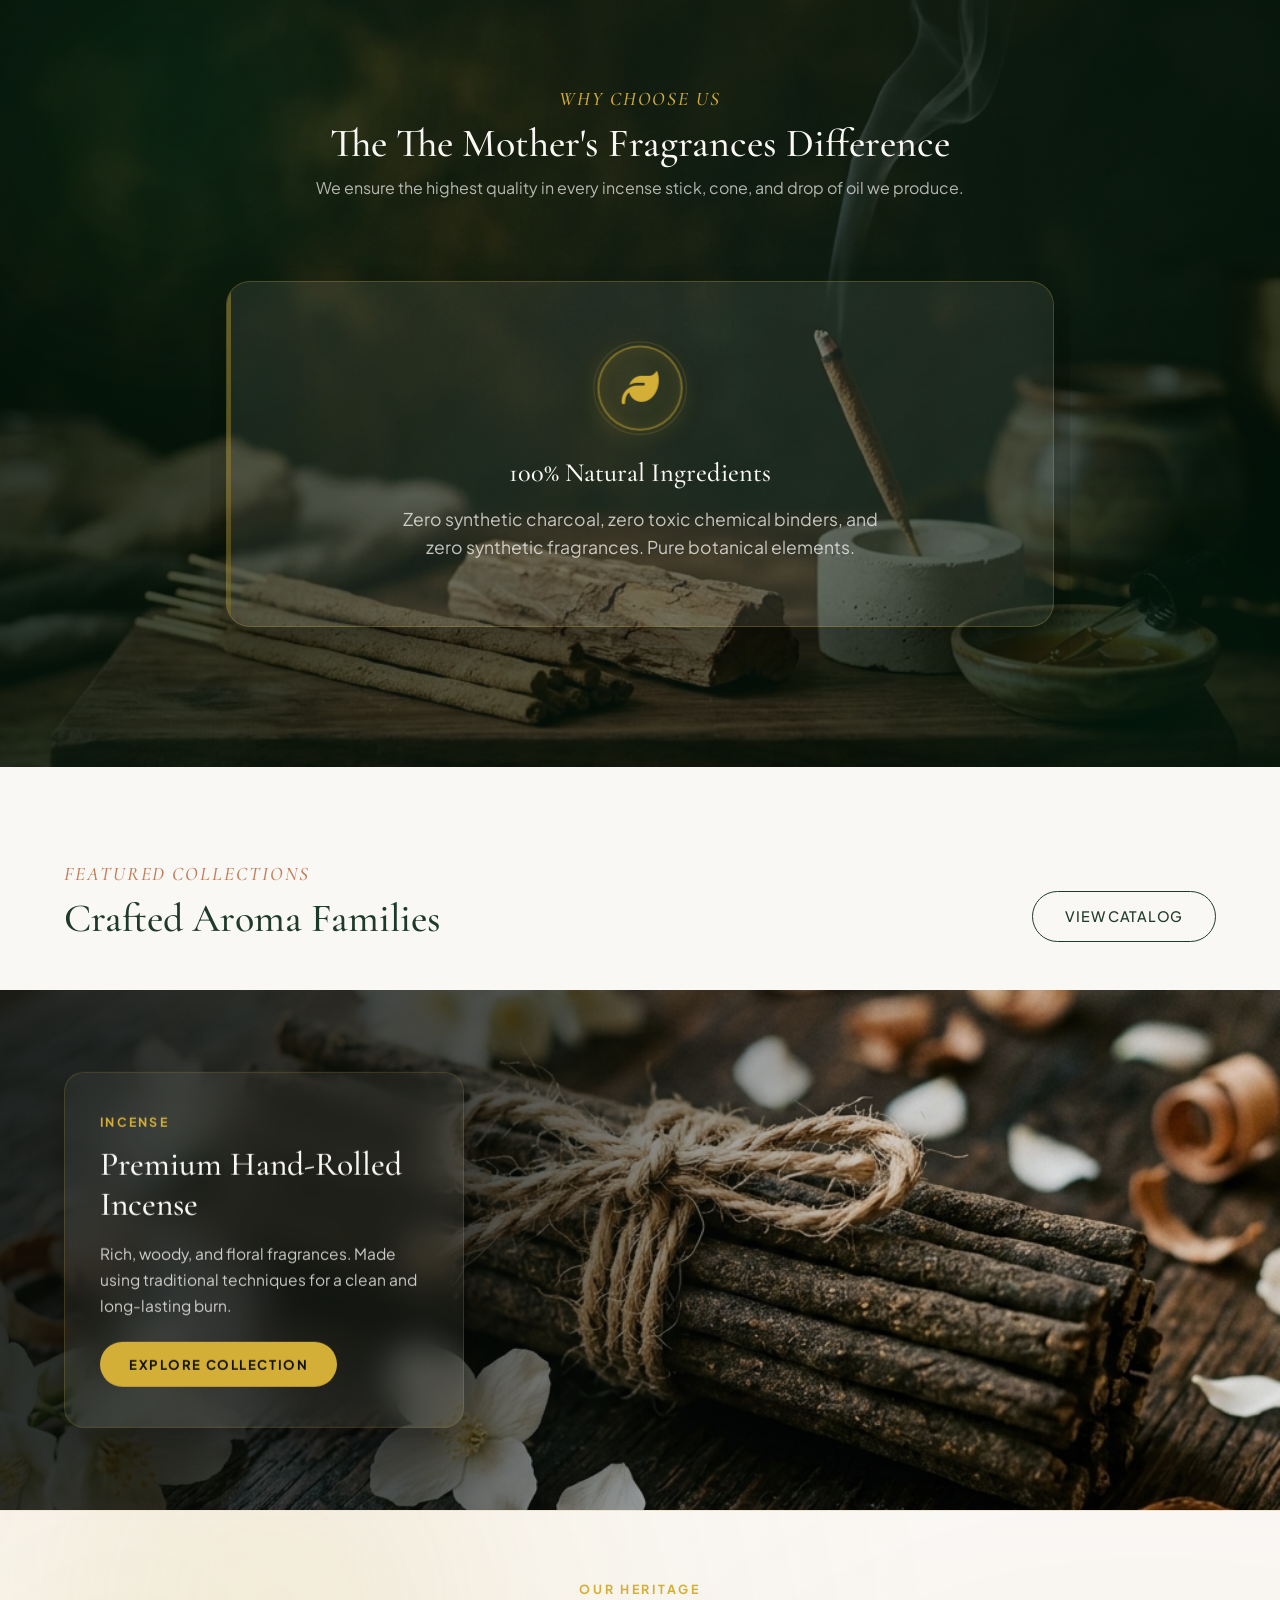
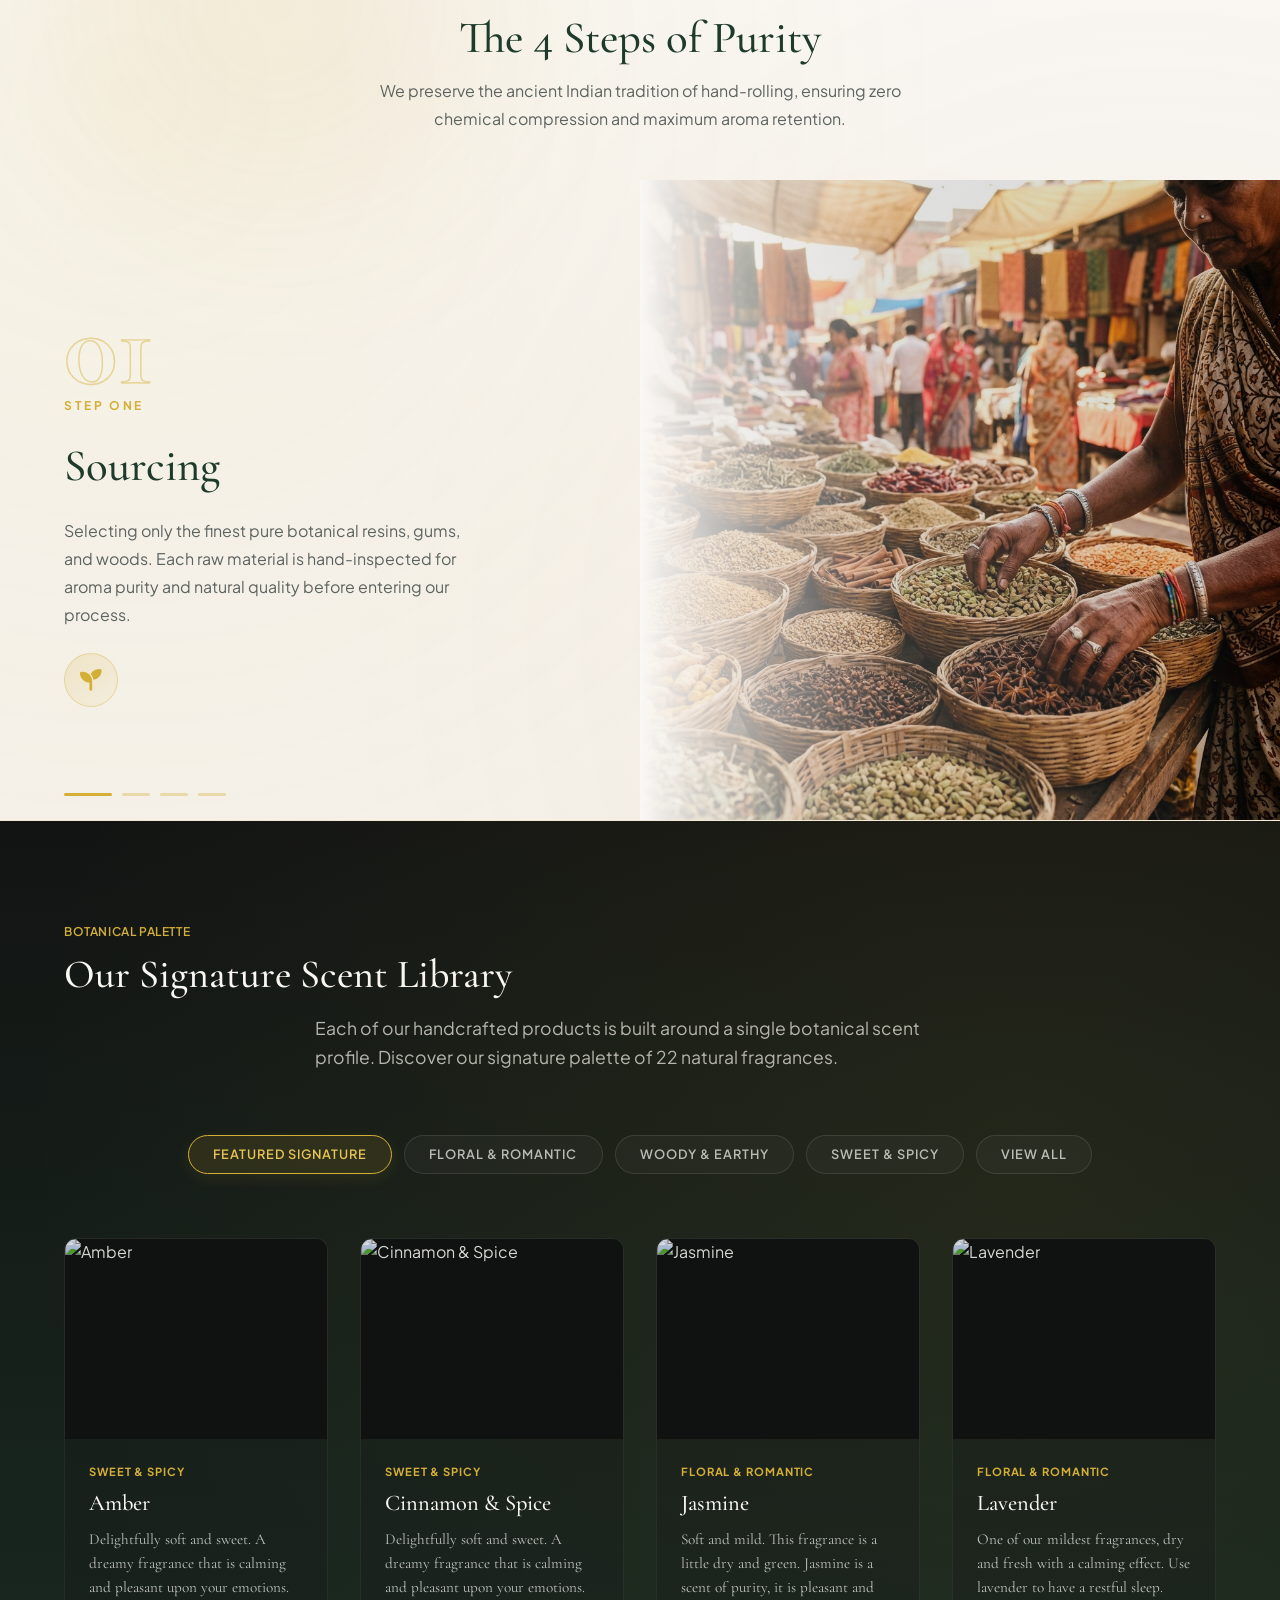
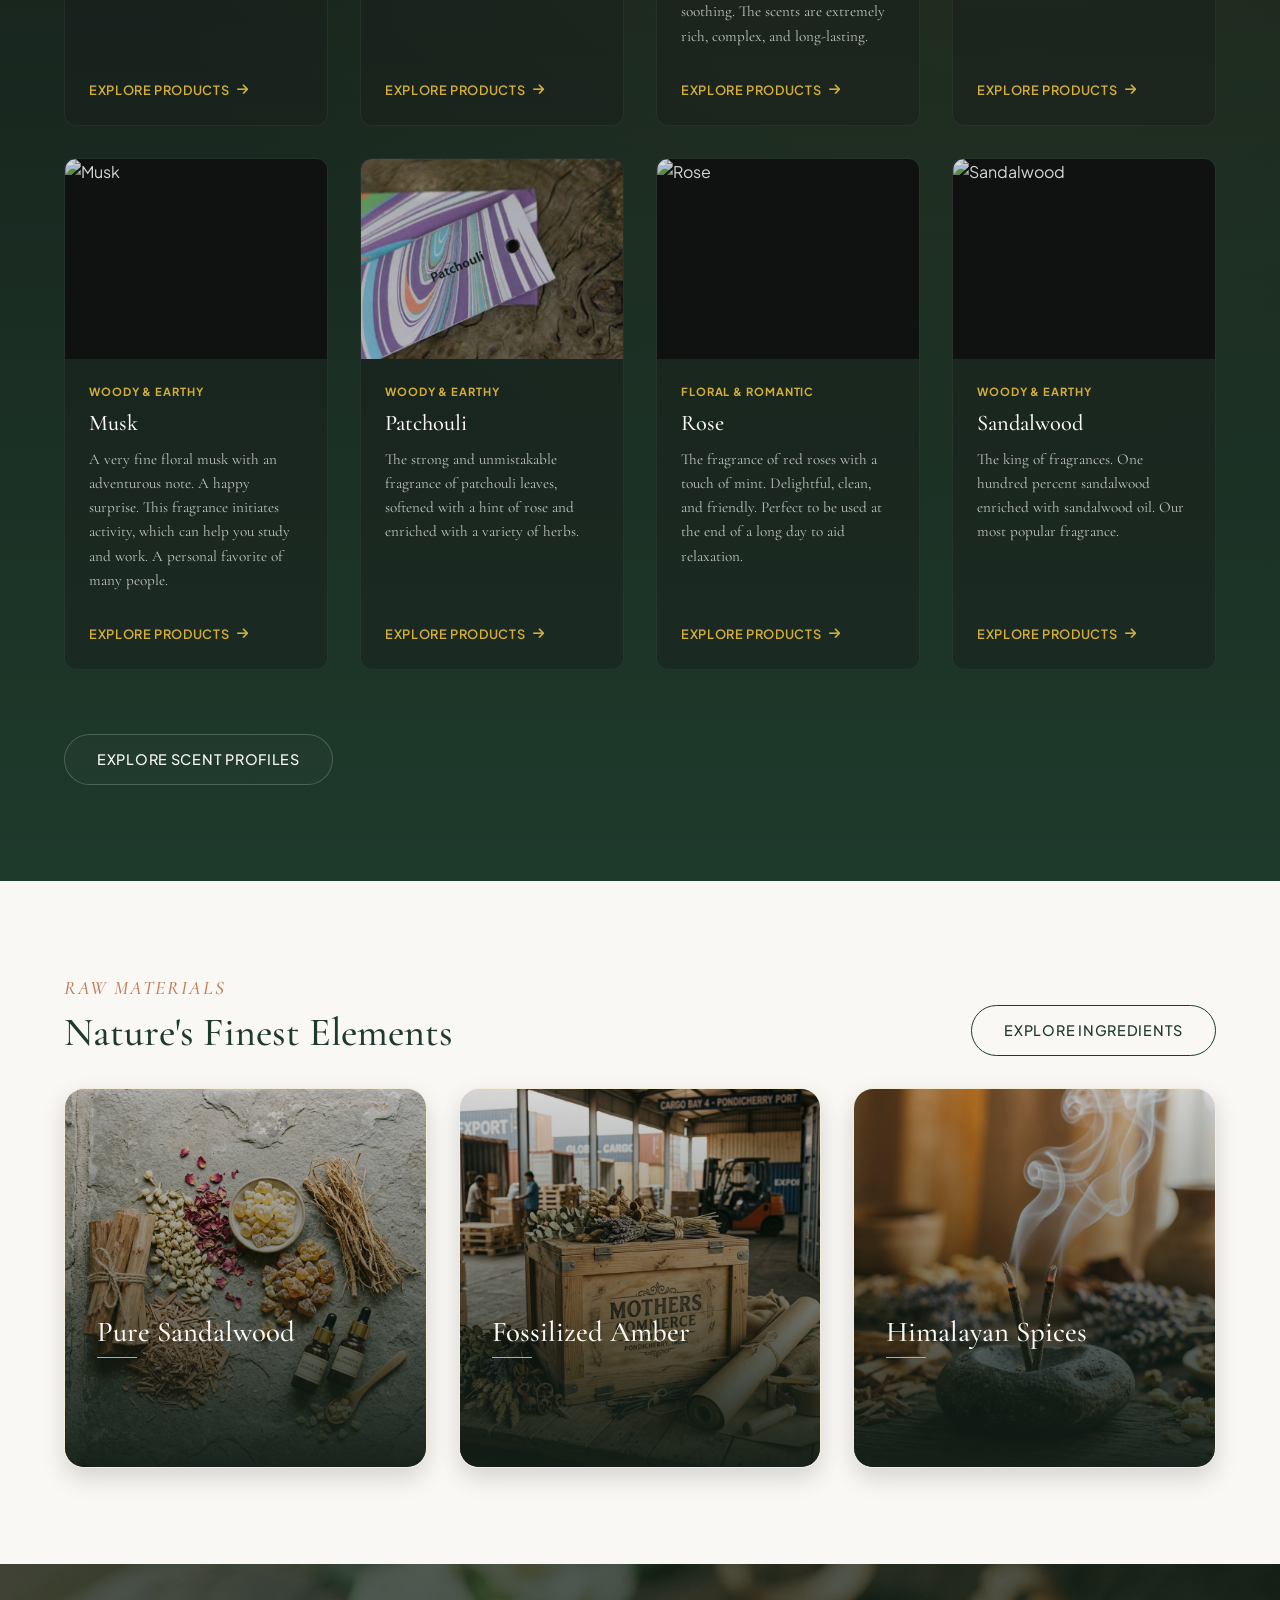
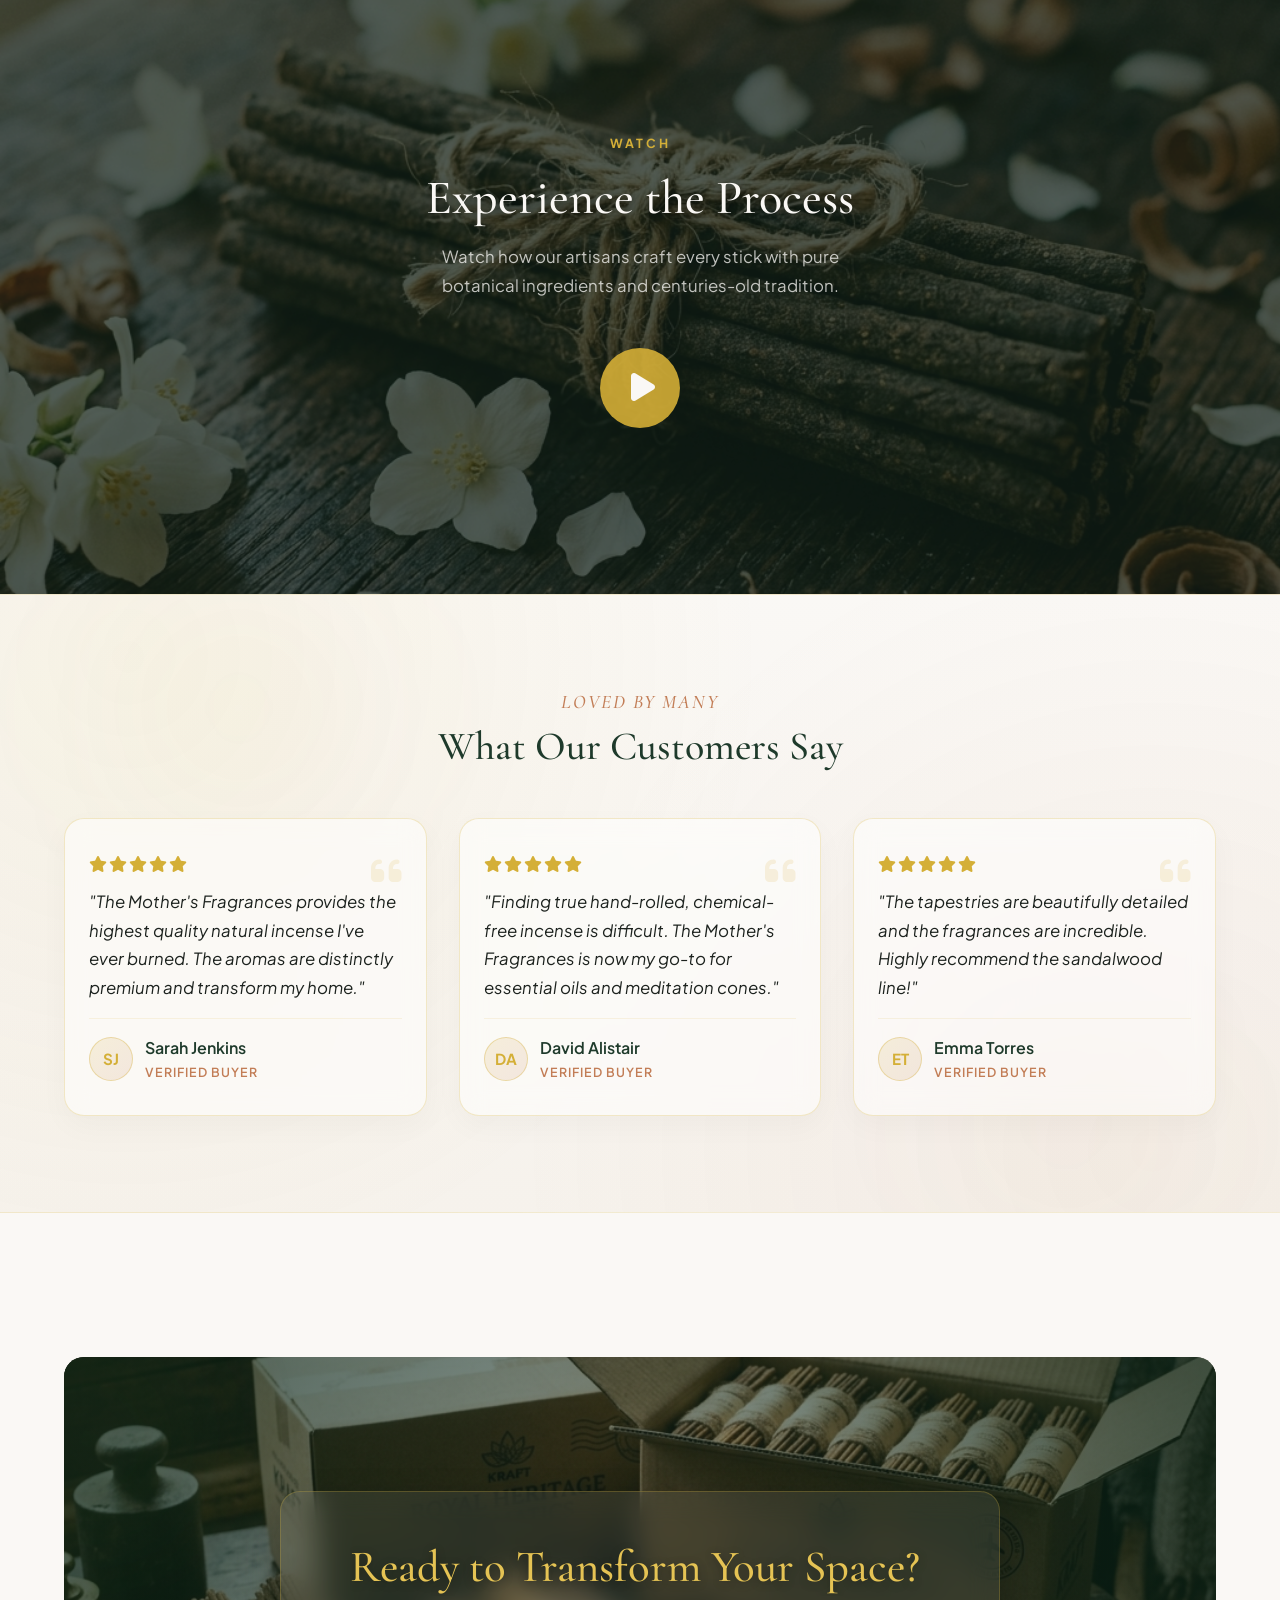
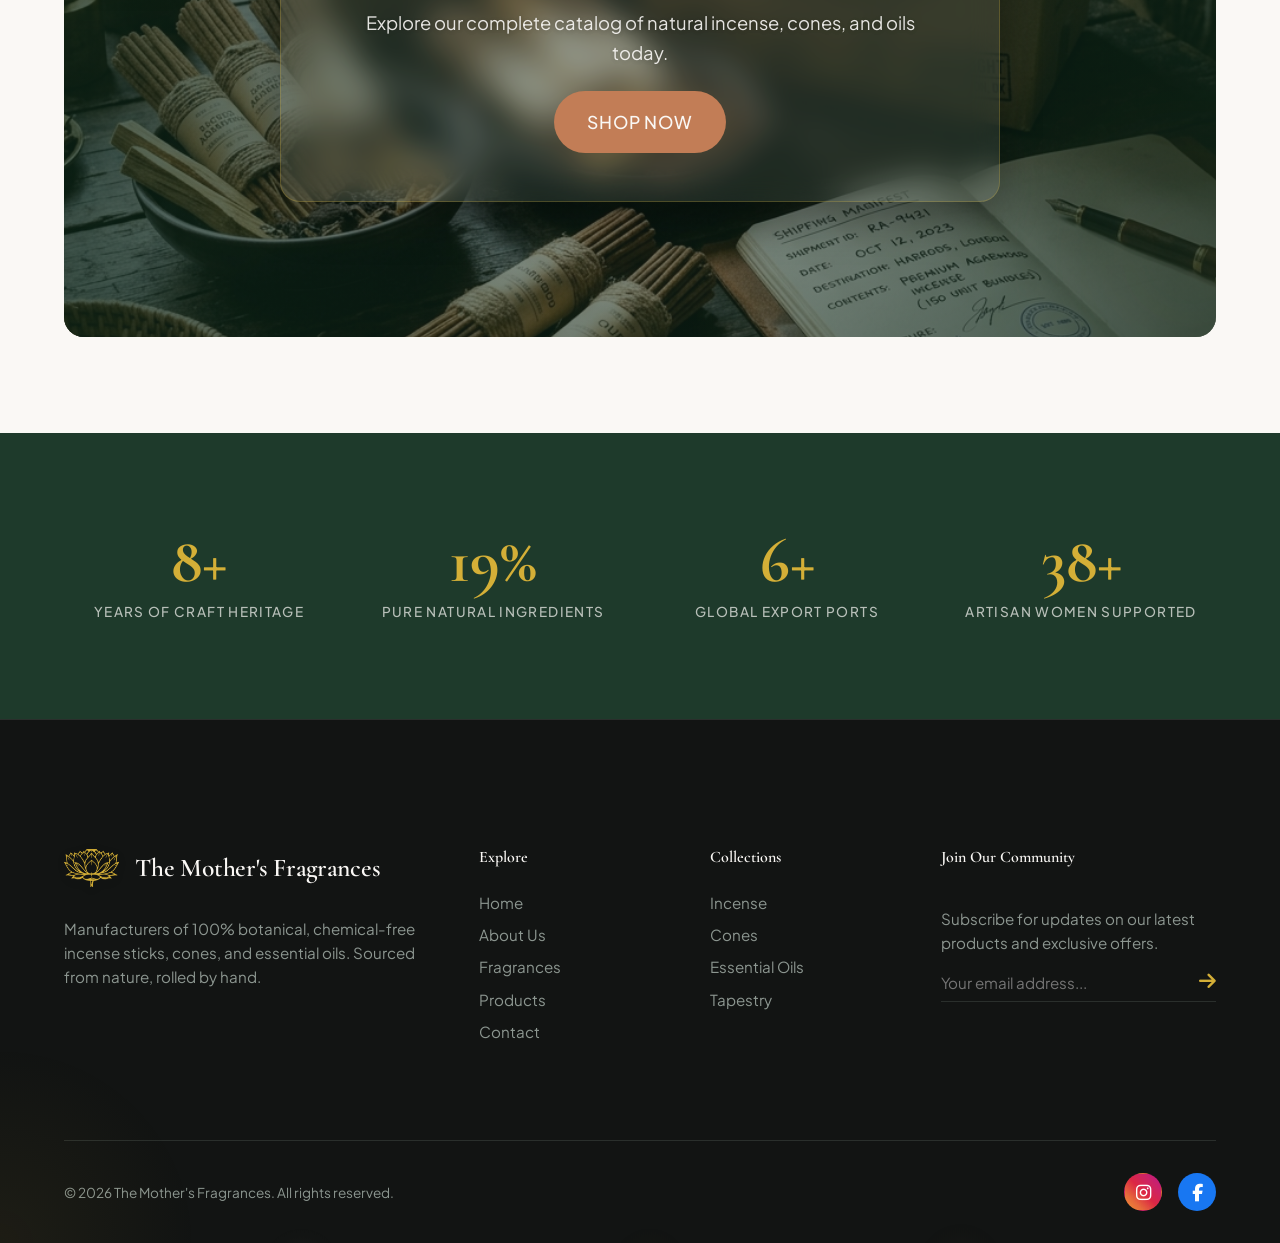
==== commit 9812beeb: "updated" ====
--- a/index.html
+++ b/index.html
@@ -13,7 +13,7 @@
 
   <!-- CSS Stylesheets -->
   <link rel="stylesheet" href="./assets/css/variables.css?v=10">
-  <link rel="stylesheet" href="./assets/css/styles.css?v=38">
+  <link rel="stylesheet" href="./assets/css/styles.css?v=39">
 
   <!-- FontAwesome for Premium Icons -->
   <link rel="stylesheet" href="https://cdnjs.cloudflare.com/ajax/libs/font-awesome/6.4.0/css/all.min.css">
--- a/assets/css/styles.css
+++ b/assets/css/styles.css
@@ -143,6 +143,51 @@
   box-shadow: var(--shadow-md);
 }
 
+/* --- Premium Enquire Now CTA (#navCta) --- */
+#navCta {
+  position: relative;
+  overflow: hidden;
+  font-weight: 600;
+  letter-spacing: 0.08em;
+  transition: all 0.4s cubic-bezier(0.25, 1, 0.5, 1);
+}
+
+/* Shimmer sweep on hover */
+#navCta::before {
+  content: '';
+  position: absolute;
+  top: 0;
+  left: -100%;
+  width: 50%;
+  height: 100%;
+  background: linear-gradient(90deg, transparent, rgba(255, 255, 255, 0.3), transparent);
+  transform: skewX(-25deg);
+  transition: none;
+  z-index: 2;
+  pointer-events: none;
+}
+
+#navCta:hover::before {
+  left: 150%;
+  transition: left 0.8s cubic-bezier(0.25, 1, 0.5, 1);
+}
+
+/* Over dark hero (transparent header) — gold outline */
+.header.header-transparent #navCta {
+  color: var(--color-gold-light);
+  border-color: rgba(212, 175, 55, 0.5);
+  background: rgba(212, 175, 55, 0.06);
+  backdrop-filter: blur(4px);
+}
+
+.header.header-transparent #navCta:hover {
+  color: var(--color-primary);
+  background: var(--color-gold);
+  border-color: var(--color-gold);
+  box-shadow: 0 0 20px rgba(212, 175, 55, 0.4);
+  transform: translateY(-2px);
+}
+
 /* --- Navigation Header --- */
 .header {
   position: fixed;
@@ -154,11 +199,76 @@
   transition: var(--transition-smooth);
 }
 
+/* Premium scrolling header */
+.header {
+  transition: height 0.4s cubic-bezier(0.25, 1, 0.5, 1), background-color 0.4s, border-color 0.4s, box-shadow 0.4s;
+}
+
 .header.scrolled {
-  background-color: rgba(250, 248, 245, 0.85);
-  backdrop-filter: blur(12px);
-  box-shadow: var(--shadow-sm);
-  border-bottom: 1px solid var(--color-border);
+  height: 68px !important;
+  background-color: rgba(250, 248, 245, 0.88) !important;
+  backdrop-filter: blur(20px) saturate(180%) !important;
+  -webkit-backdrop-filter: blur(20px) saturate(180%) !important;
+  box-shadow: 0 10px 30px rgba(30, 58, 43, 0.04), 0 1px 0 rgba(212, 175, 55, 0.12) !important;
+  border-bottom: 1px solid rgba(212, 175, 55, 0.15) !important;
+}
+
+/* Subtle golden shimmer line under scrolled header */
+.header.scrolled::after {
+  content: '';
+  position: absolute;
+  bottom: -1px;
+  left: 0;
+  width: 100%;
+  height: 1px;
+  background: linear-gradient(90deg, transparent, rgba(212, 175, 55, 0.35), transparent);
+  z-index: 10;
+}
+
+/* Scrolled: nav links go dark */
+.header.scrolled .nav-link {
+  color: var(--color-primary) !important;
+  font-weight: 600 !important;
+}
+
+.header.scrolled .nav-link:hover,
+.header.scrolled .nav-link.active {
+  color: var(--color-terracotta) !important;
+}
+
+.header.scrolled .logo-text {
+  color: var(--color-primary) !important;
+}
+
+.header.scrolled .logo-text span {
+  color: var(--color-terracotta) !important;
+}
+
+/* Scrolled: Enquire Now button - dark outline */
+.header.scrolled #navCta {
+  color: var(--color-primary);
+  border-color: var(--color-primary);
+  background: transparent;
+}
+
+.header.scrolled #navCta:hover {
+  color: var(--color-bg);
+  background: var(--color-primary);
+  border-color: var(--color-primary);
+  box-shadow: 0 4px 12px rgba(30, 58, 43, 0.15);
+  transform: translateY(-2px);
+}
+
+/* Transparent header: nav links white */
+.header.header-transparent .nav-link {
+  color: rgba(250, 248, 245, 0.95) !important;
+  font-weight: 500 !important;
+  letter-spacing: 0.06em;
+  text-shadow: 0 1px 3px rgba(0, 0, 0, 0.25);
+}
+
+.header.header-transparent .nav-link:hover {
+  color: var(--color-gold-light) !important;
 }
 
 .header-container {
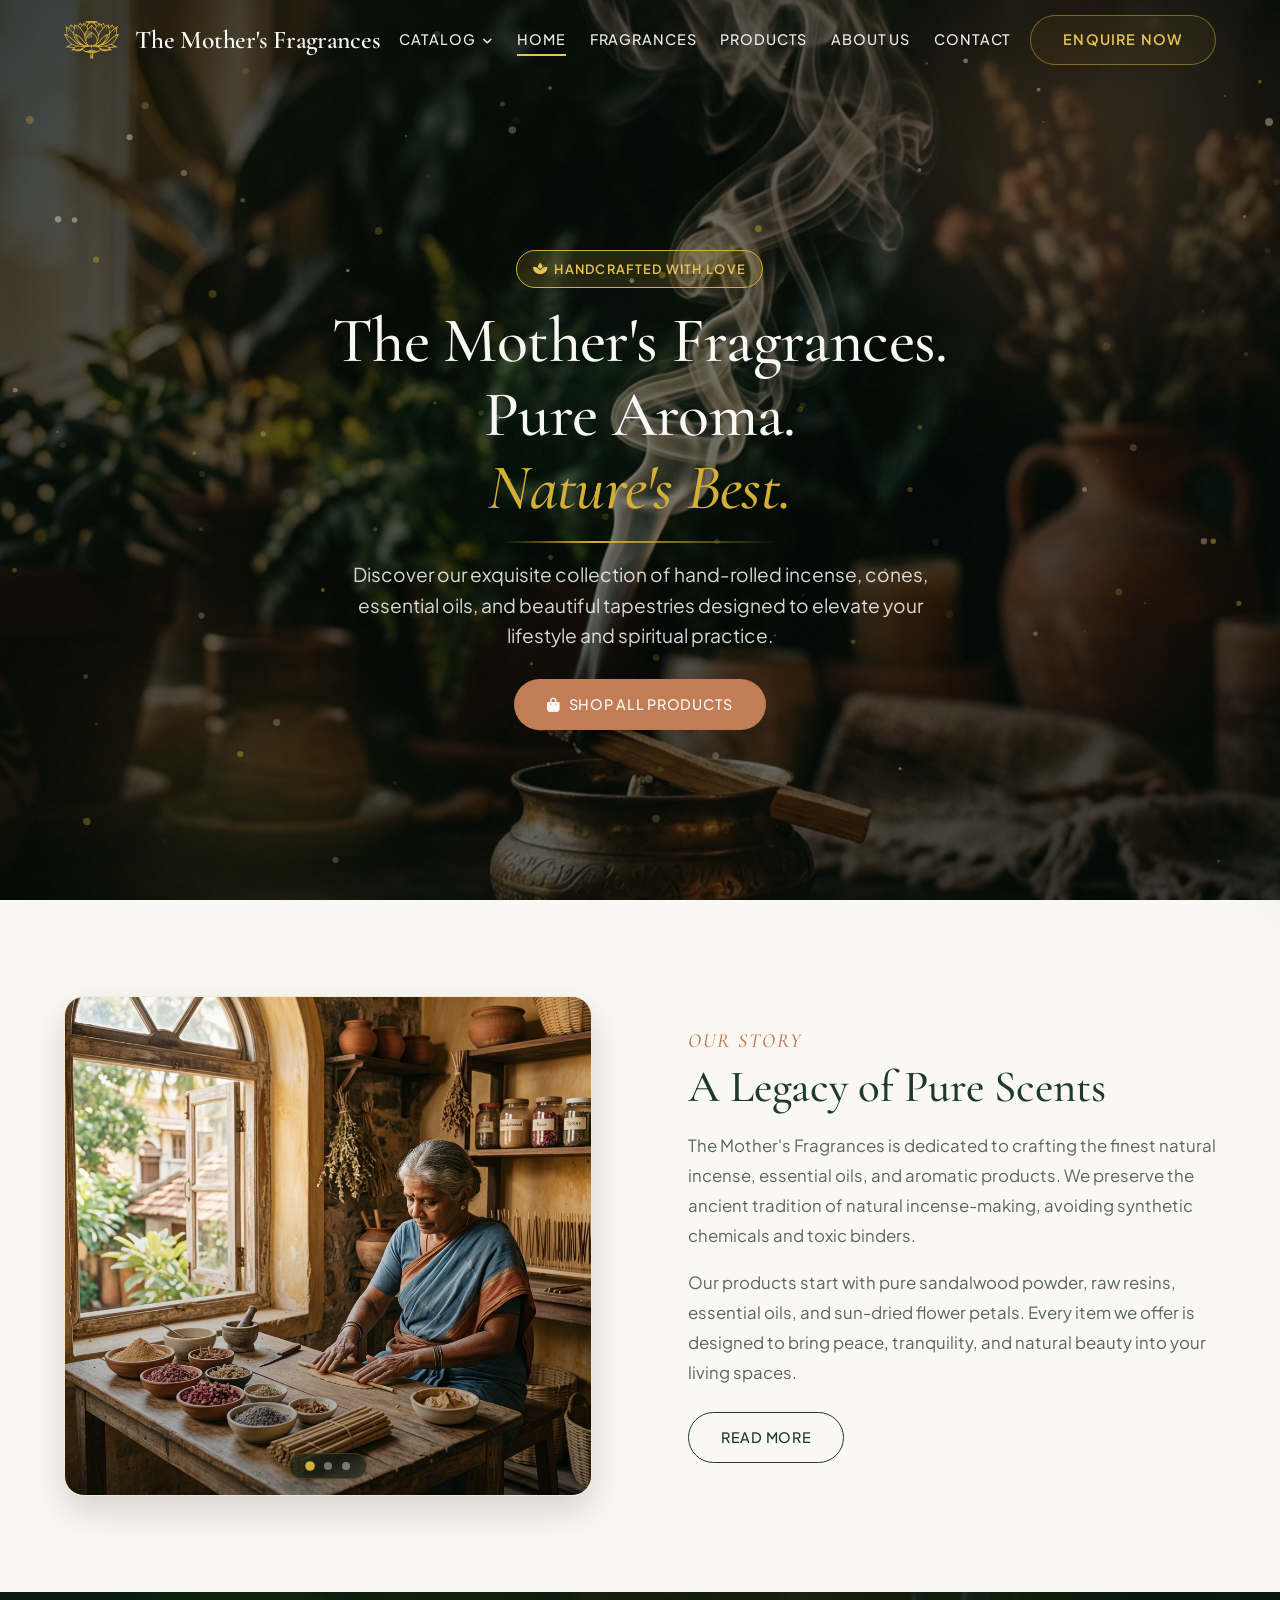
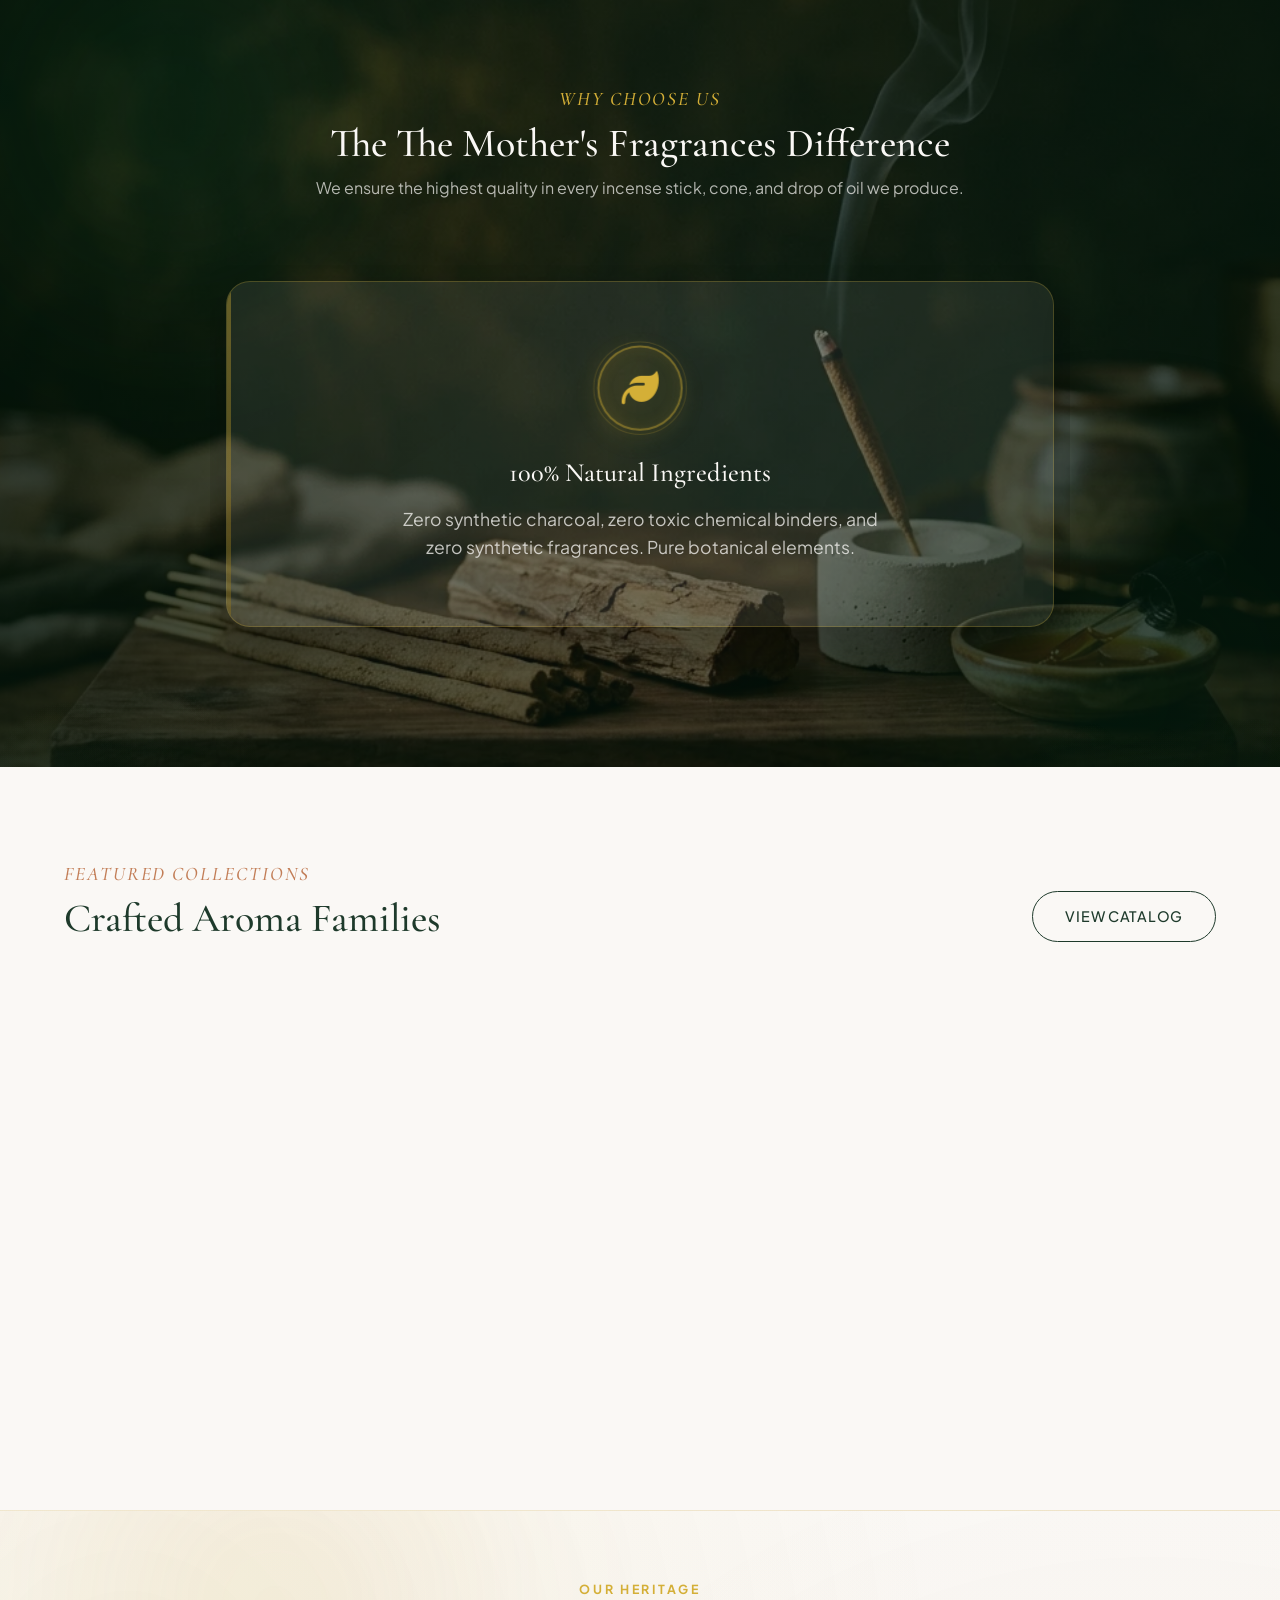
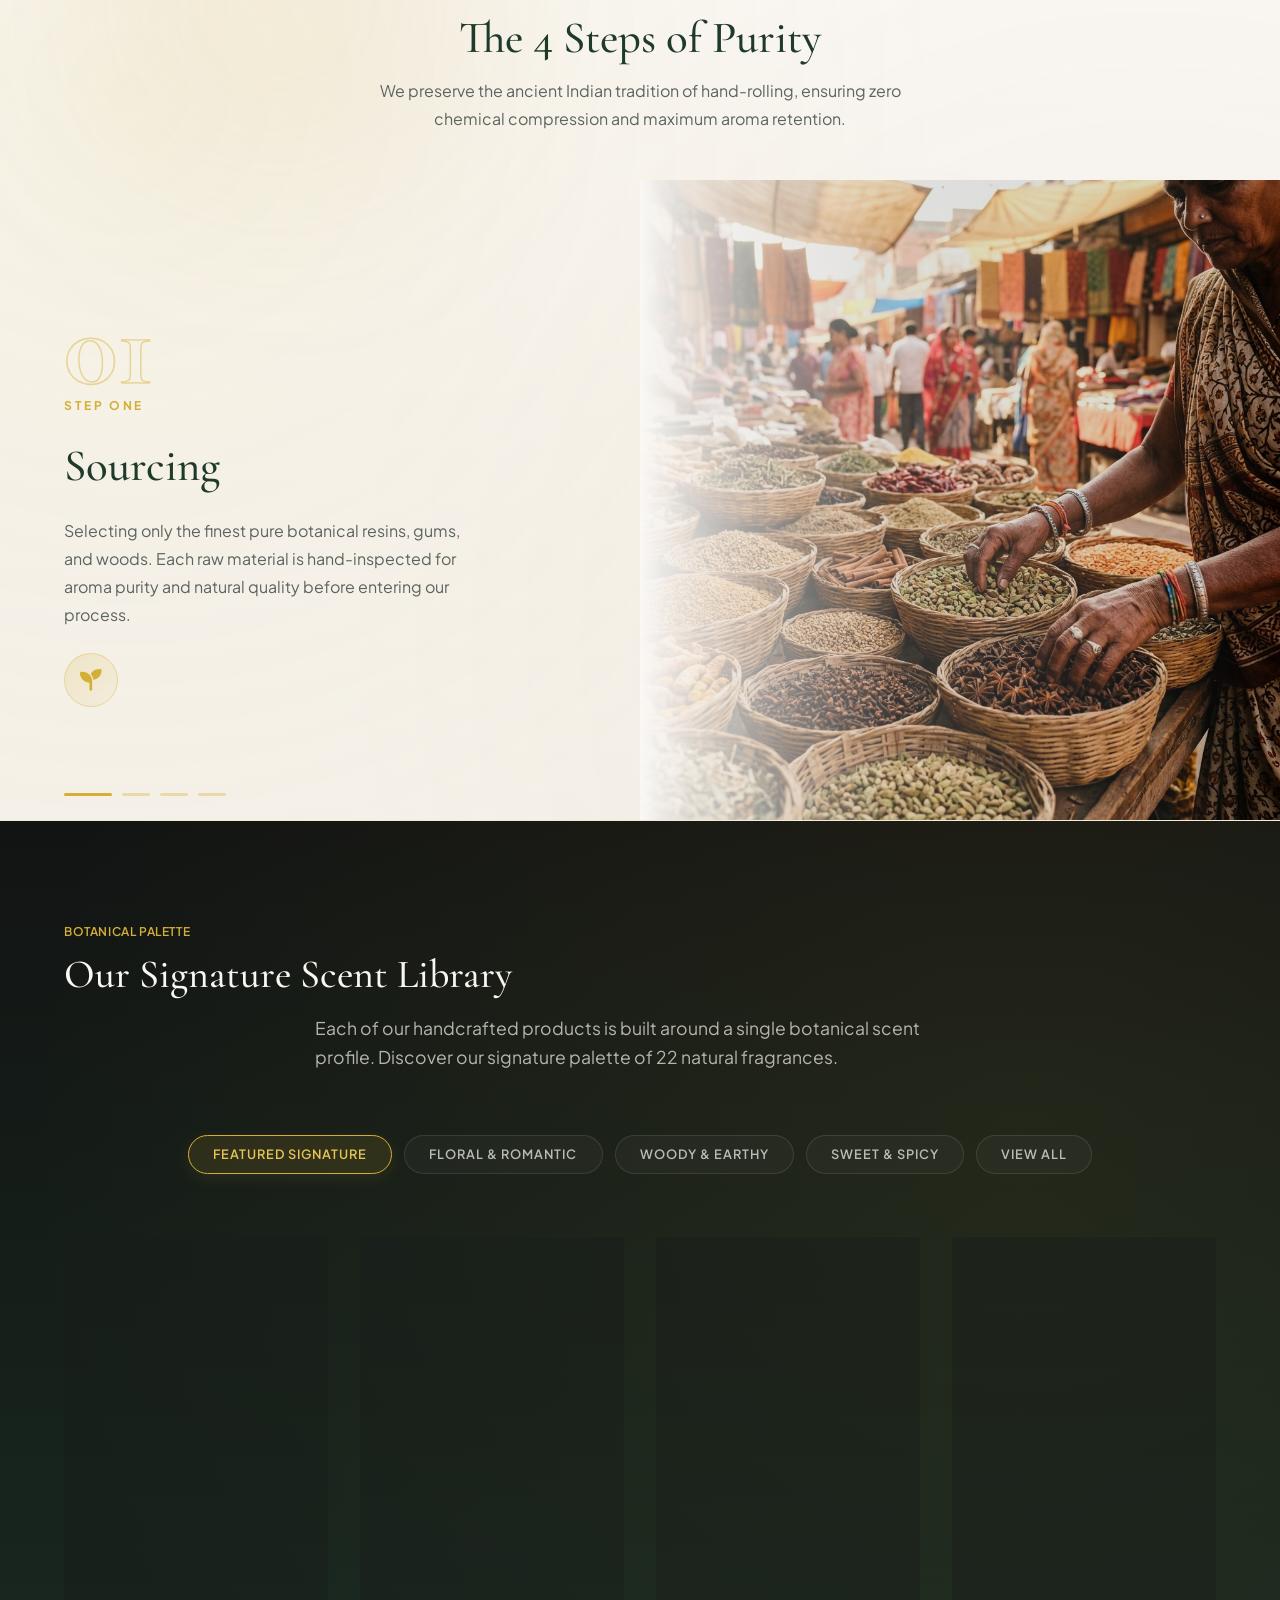
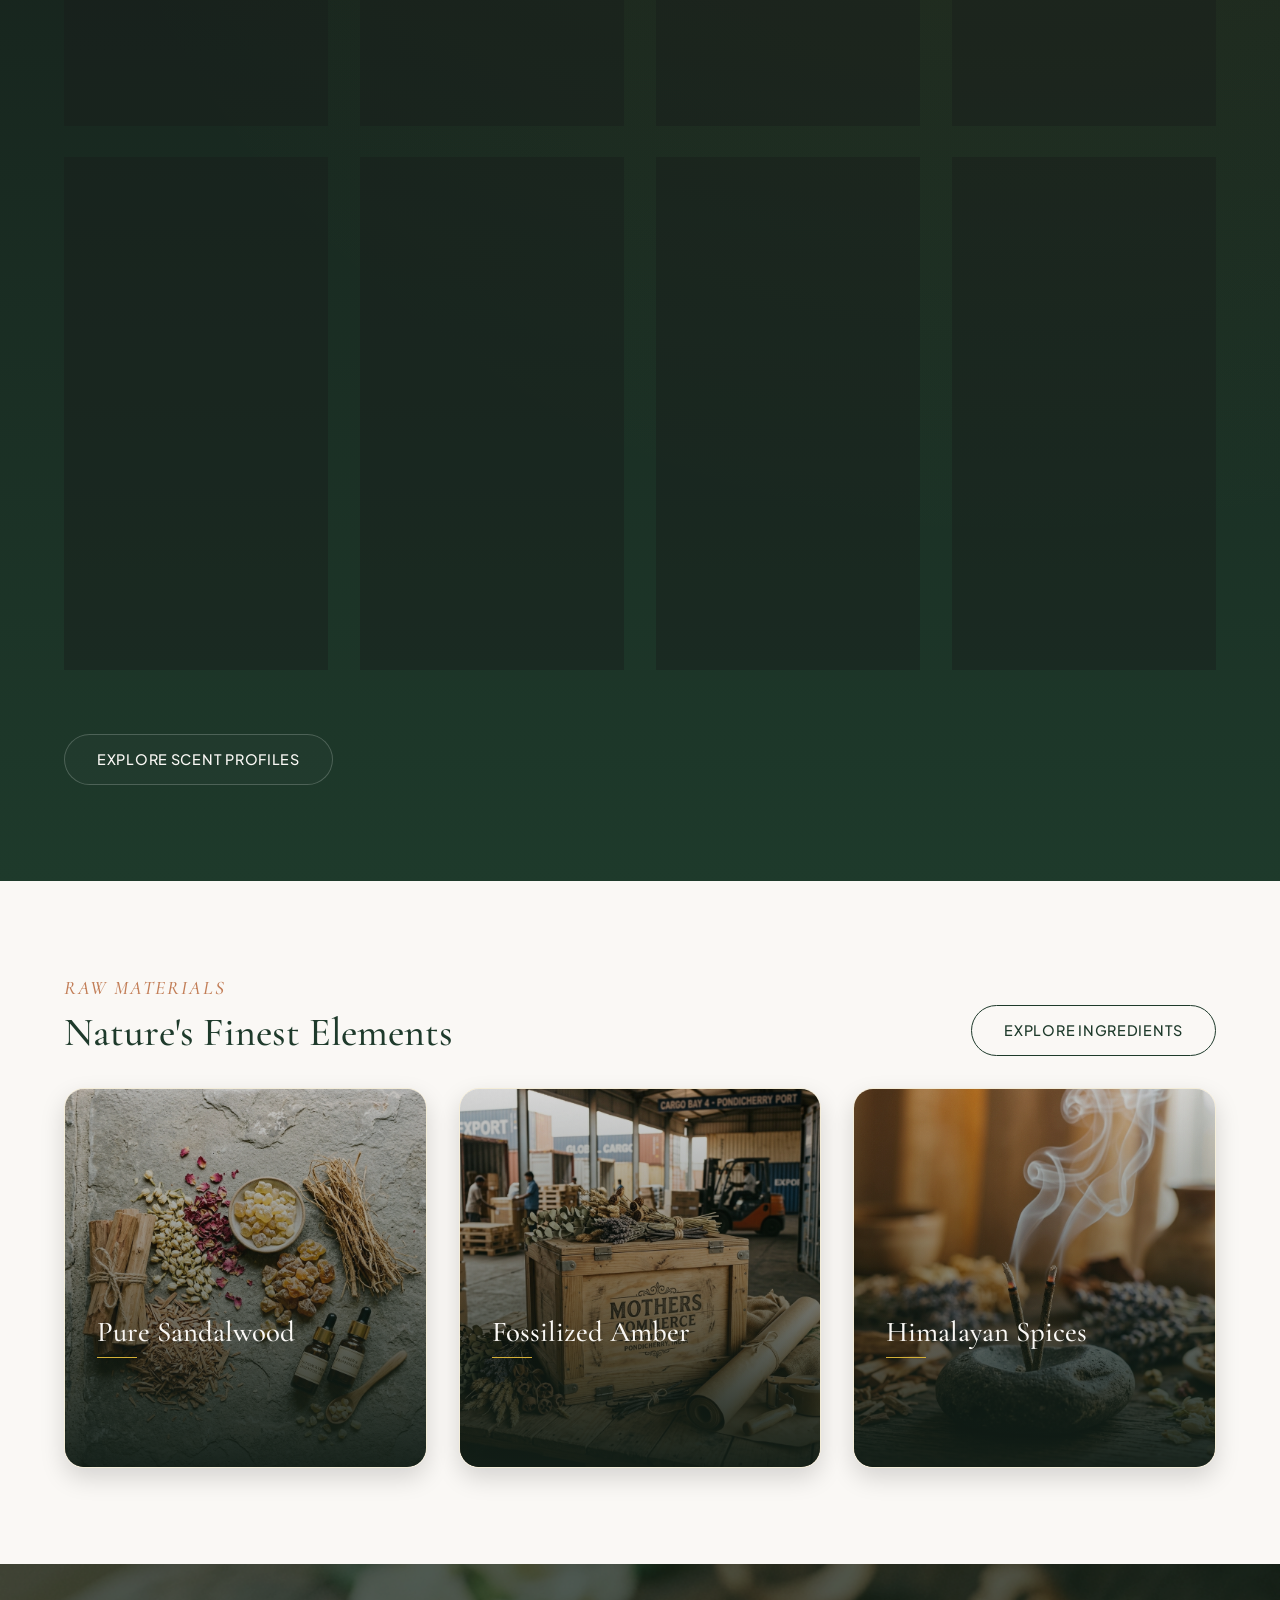
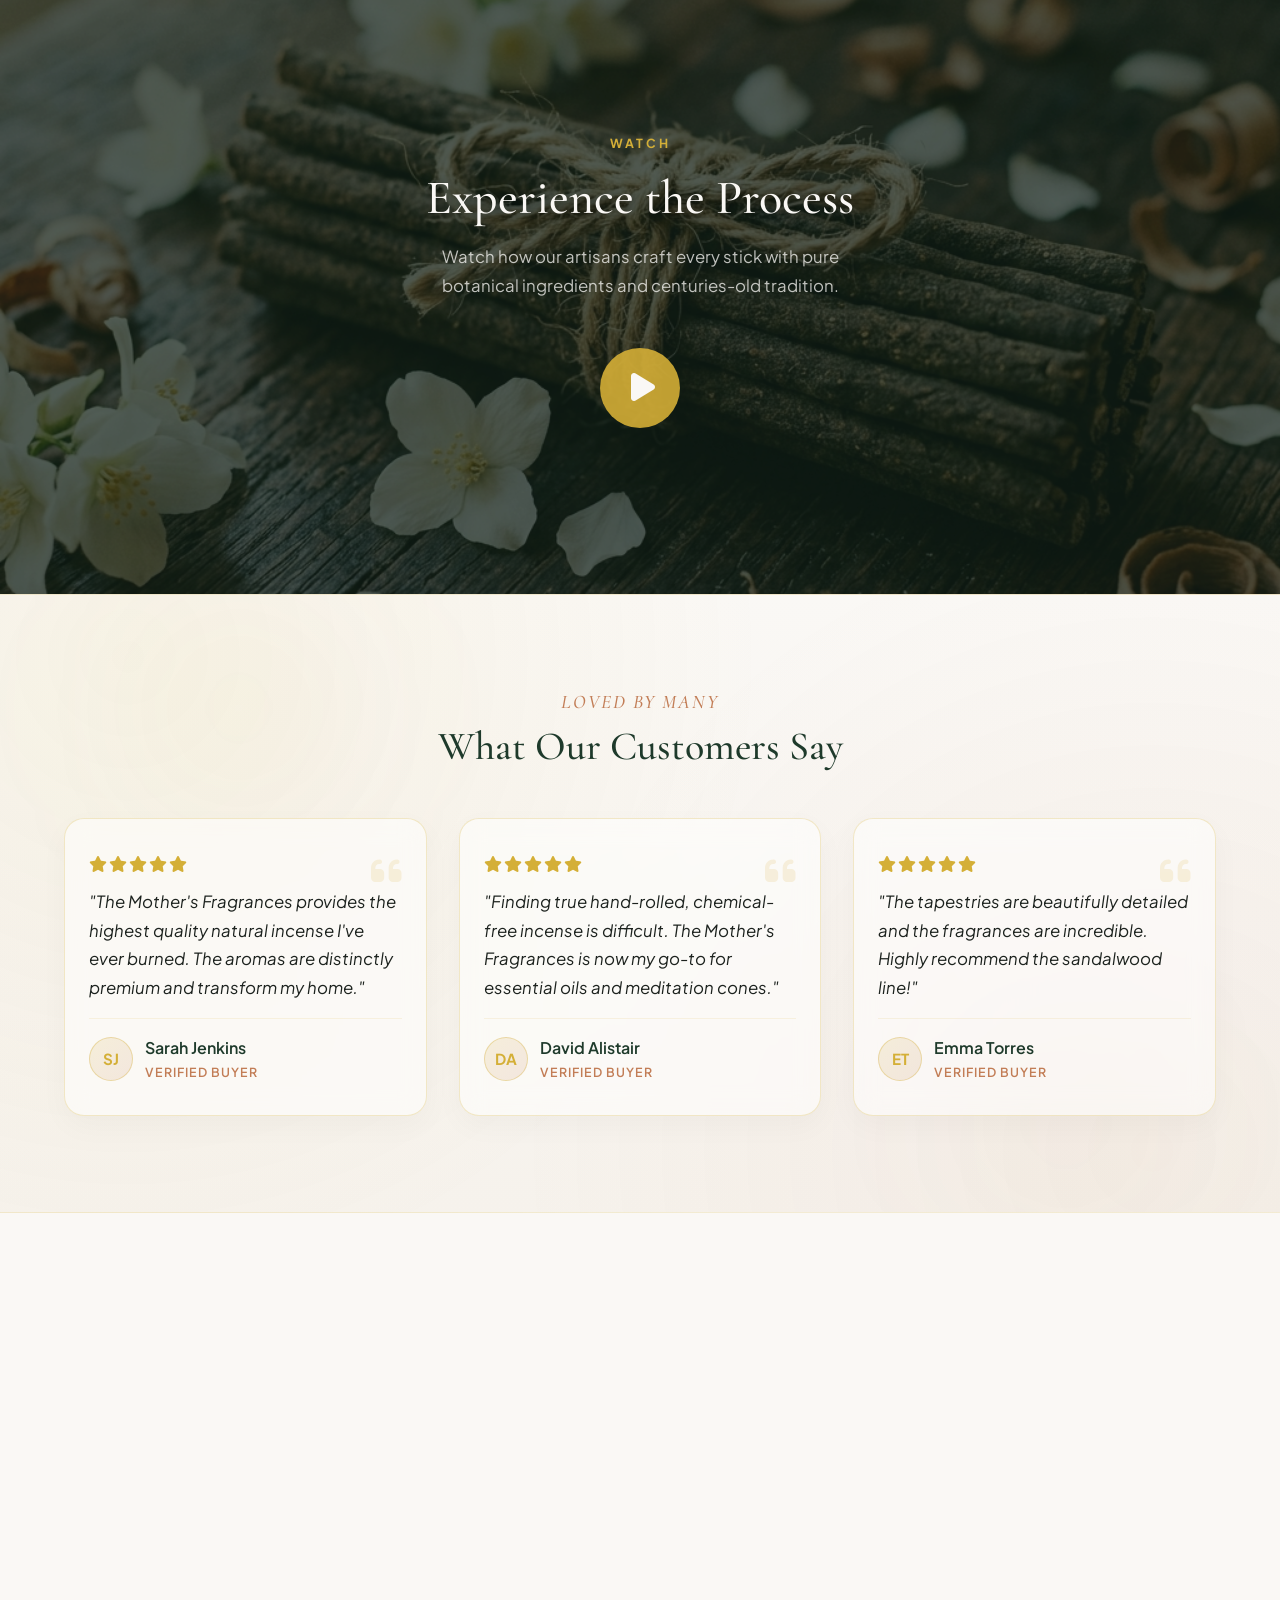
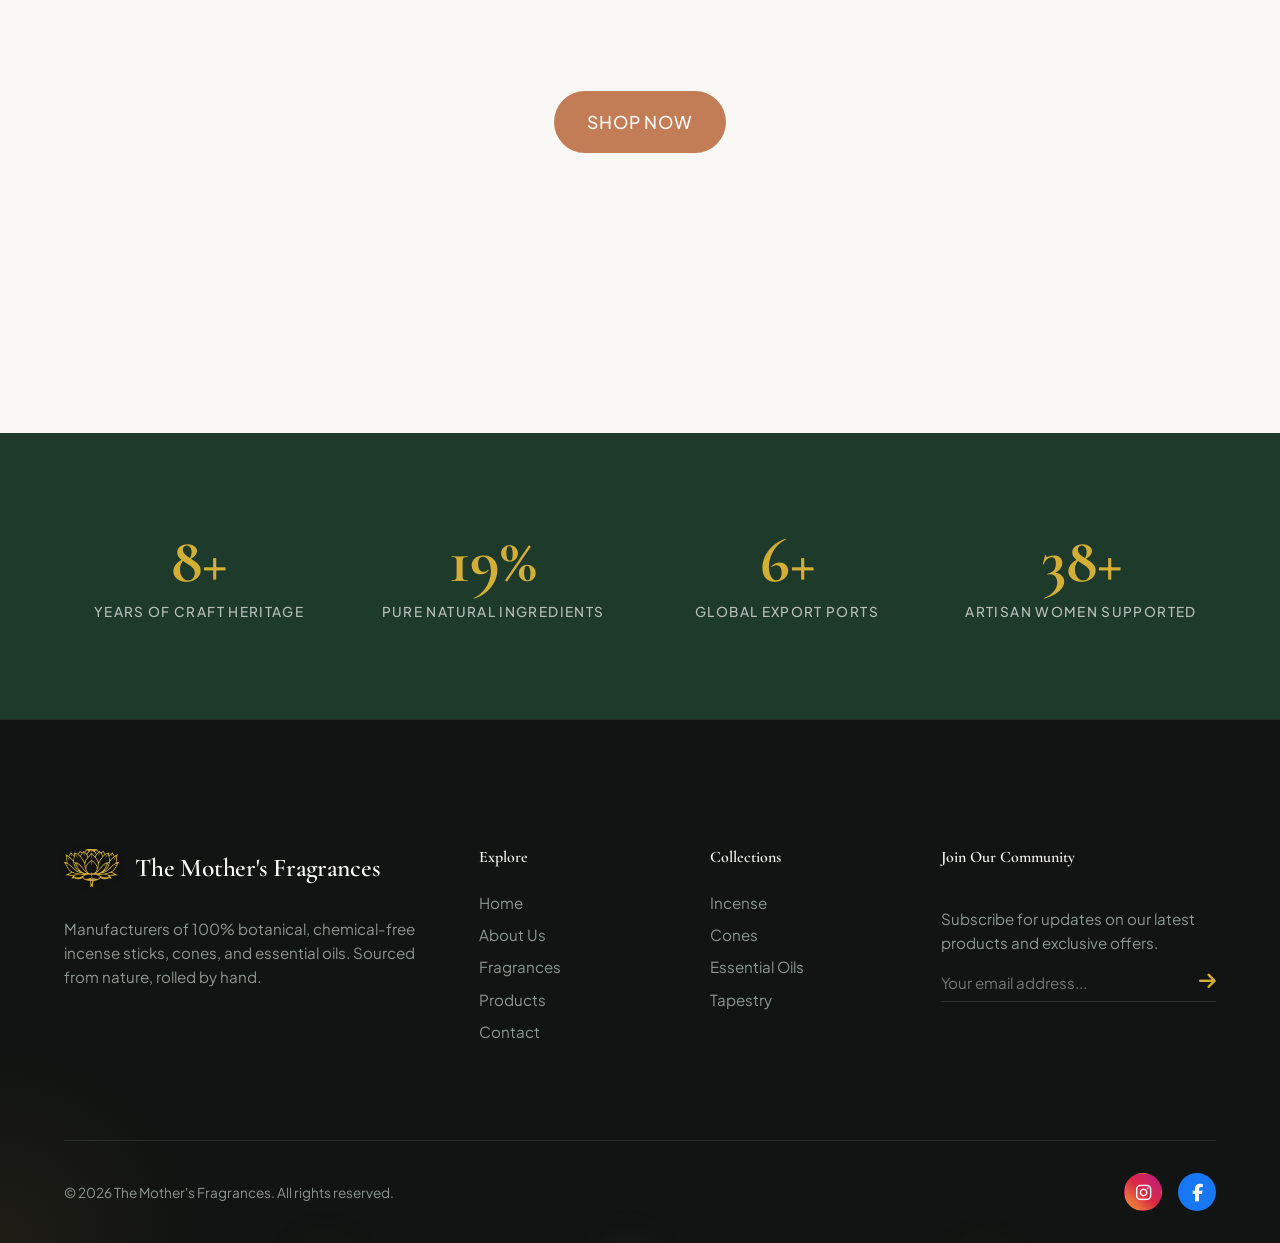
==== commit 5050b81a: "updated" ====
--- a/index.html
+++ b/index.html
@@ -2070,421 +2070,7 @@
 
 <body>
 
-  <!-- Navigation Header -->
-  <header class="header header-transparent" id="mainHeader">
-    <div class="container header-container">
-      <a href="index.html" class="logo-wrapper" id="headerLogo">
-        <img src="./assets/images/lotus-logo-golden.webp" alt="The Mother's Fragrances Logo" class="logo-img"
-          style="height: 38px; width: auto; margin-right: var(--space-xs); filter: drop-shadow(0px 2px 4px rgba(0,0,0,0.15));">
-        <div class="logo-text">
-          The Mother's Fragrances
-        </div>
-      </a>
-
-      <nav class="nav" id="desktopNav" style="gap: 1.5rem;">
-        <!-- SAVON STYLE MEGA MENU WRAPPER -->
-        <div class="savon-mega-menu-wrapper">
-          <a href="#" class="nav-link">Catalog <i class="fa-solid fa-angle-down"
-              style="font-size: 0.8em; margin-left: 4px;"></i></a>
-
-          <div class="savon-mega-menu">
-            <div class="savon-mega-menu-bg">
-              <div class="mega-bg-layer active" id="bg-tab-incense" style="background-image: url('assets/images/hero_incense_mood_1781801686159.png');"></div>
-              <div class="mega-bg-layer" id="bg-tab-cones" style="background-image: url('assets/images/incense_cones_aesthetic_1781801710438.png');"></div>
-              <div class="mega-bg-layer" id="bg-tab-oils" style="background-image: url('assets/images/essential_oils_bottles_1781801723388.png');"></div>
-              <div class="mega-bg-layer" id="bg-tab-perfume" style="background-image: url('assets/images/essence-1.webp');"></div>
-            </div>
-
-            <!-- Left Sidebar Tabs -->
-            <div class="savon-sidebar">
-              <div class="savon-tab active" data-target="tab-incense">
-                <i class="fa-solid fa-fire-flame-simple"></i> Incense Sticks
-              </div>
-              <div class="savon-tab" data-target="tab-cones">
-                <i class="fa-solid fa-leaf"></i> Cones
-              </div>
-              <div class="savon-tab" data-target="tab-oils">
-                <i class="fa-solid fa-droplet"></i> Essential Oils
-              </div>
-              <div class="savon-tab" data-target="tab-perfume">
-                <i class="fa-solid fa-bottle-droplet"></i> Perfume Oils
-              </div>
-            </div>
-
-            <!-- Content Area -->
-            <div class="savon-content">
-
-
-              <!-- TAB 1: INCENSE STICKS -->
-              <div class="savon-panel active" id="tab-incense">
-                <div class="incense-carousel-container">
-                  <button class="carousel-nav carousel-prev" aria-label="Previous category"><i
-                      class="fa-solid fa-chevron-left"></i></button>
-
-                  <div class="incense-carousel">
-
-                    <!-- Card 1: Our Regular Incense -->
-                    <div class="incense-card">
-                      <h4>MOTHERS FRAGRANCES<br><span>OUR REGULAR INCENSE</span></h4>
-                      <div class="incense-list-container">
-                        <ul class="incense-list">
-                          <li><a href="#">Amber</a></li>
-                          <li><a href="#">Autumn Leaves</a></li>
-                          <li><a href="#">Cinnamon & Spice</a></li>
-                          <li><a href="#">Frankincense</a></li>
-                          <li><a href="#">Gardenia</a></li>
-                          <li><a href="#">Honeysuckle</a></li>
-                          <li><a href="#">Jasmine</a></li>
-                          <li><a href="#">Lavender</a></li>
-                          <li><a href="#">Lotus</a></li>
-                          <li><a href="#">Musk</a></li>
-                          <li><a href="#">Myrrh</a></li>
-                          <li><a href="#">Patchouli</a></li>
-                          <li><a href="#">Orange blossom</a></li>
-                          <li><a href="#">Oriental rose</a></li>
-                          <li><a href="#">Passion Flower</a></li>
-                          <li><a href="#">Patchouli Rose</a></li>
-                          <li><a href="#">Roses</a></li>
-                          <li><a href="#">Roses & Violets</a></li>
-                          <li><a href="#">Spicewood</a></li>
-                          <li><a href="#">Sandalwood</a></li>
-                          <li><a href="#">Tuberose</a></li>
-                          <li><a href="#">Vanilla</a></li>
-                        </ul>
-                      </div>
-                    </div>
-
-                    <!-- Card 2: Premium Incense -->
-                    <div class="incense-card">
-                      <h4>THE MOTHERS GOLDEN FRAGRANCES<br><span>PREMIUM INCENSE</span></h4>
-                      <div class="incense-list-container">
-                        <ul class="incense-list">
-                          <li><a href="#">Amber</a></li>
-                          <li><a href="#">Cinnamon</a></li>
-                          <li><a href="#">Geranium</a></li>
-                          <li><a href="#">Iris</a></li>
-                          <li><a href="#">Jasmine</a></li>
-                          <li><a href="#">Lavender</a></li>
-                          <li><a href="#">Musk</a></li>
-                          <li><a href="#">Lotus</a></li>
-                          <li><a href="#">Myrrh</a></li>
-                          <li><a href="#">Orange Blossom</a></li>
-                          <li><a href="#">Rose</a></li>
-                          <li><a href="#">Patchouli</a></li>
-                          <li><a href="#">Spring blossom</a></li>
-                          <li><a href="#">Vanilla</a></li>
-                          <li><a href="#">Ylang Ylang</a></li>
-                          <li><a href="#">Spicewood</a></li>
-                        </ul>
-                      </div>
-                    </div>
-
-                    <!-- Card 3: Our Special Incense -->
-                    <div class="incense-card">
-                      <h4>MIRA AGARBATHIS<br><span>OUR SPECIAL INCENSE</span></h4>
-                      <div class="incense-list-container">
-                        <ul class="incense-list">
-                          <li><a href="#">Cedarwood</a></li>
-                          <li><a href="#">Coconut</a></li>
-                          <li><a href="#">Chocolate</a></li>
-                          <li><a href="#">Church Incense</a></li>
-                          <li><a href="#">Christmas</a></li>
-                          <li><a href="#">Coronation</a></li>
-                          <li><a href="#">Lilac Lily of the Valley</a></li>
-                          <li><a href="#">Opium</a></li>
-                          <li><a href="#">Pine White Rose</a></li>
-                          <li><a href="#">Wood lily</a></li>
-                        </ul>
-                      </div>
-                    </div>
-
-                    <!-- Card 4: Nagchampa Incense -->
-                    <div class="incense-card">
-                      <h4>MOTHER INDIA FRAGRANCES<br><span>NAGCHAMPA INCENSE</span></h4>
-                      <div class="incense-list-container">
-                        <ul class="incense-list">
-                          <li><a href="#">Agni (Musk)</a></li>
-                          <li><a href="#">Amrita</a></li>
-                          <li><a href="#">Ananda</a></li>
-                          <li><a href="#">Arjava</a></li>
-                          <li><a href="#">Atma</a></li>
-                          <li><a href="#">Bhakti (Rose)</a></li>
-                          <li><a href="#">Ganesh</a></li>
-                          <li><a href="#">Jyoti (Spicewood)</a></li>
-                          <li><a href="#">Lakshmi</a></li>
-                          <li><a href="#">Lila</a></li>
-                          <li><a href="#">Moksha</a></li>
-                          <li><a href="#">Lavanya</a></li>
-                          <li><a href="#">OM</a></li>
-                          <li><a href="#">Purusha</a></li>
-                          <li><a href="#">Shanti</a></li>
-                          <li><a href="#">Sattva</a></li>
-                          <li><a href="#">Vishnu</a></li>
-                          <li><a href="#">Yajna</a></li>
-                          <li><a href="#">Hansa</a></li>
-                        </ul>
-                      </div>
-                    </div>
-
-
-                    <!-- Card 5: Additional Fragrances -->
-                    <div class="incense-card">
-                      <h4>MOTHERS FRAGRANCES<br><span>ADDITIONAL FRAGRANCES</span></h4>
-                      <div class="incense-list-container">
-                        <ul class="incense-list">
-                          <li><a href="#">English Lavender</a></li>
-                          <li><a href="#">French Lavender</a></li>
-                          <li><a href="#">Spicewood wood</a></li>
-                          <li><a href="#">Wood Lavender</a></li>
-                        </ul>
-                      </div>
-                    </div>
-                  </div>
-
-                  <button class="carousel-nav carousel-next" aria-label="Next category"><i
-                      class="fa-solid fa-chevron-right"></i></button>
-                </div>
-              </div>
-              <!-- TAB 2: CONES -->
-              <div class="savon-panel" id="tab-cones">
-                <div class="incense-carousel-container">
-                  <div class="incense-carousel">
-                      
-                      <!-- Card 1: 12 Fragrances -->
-                      <div class="incense-card">
-                        <h4>CONES<br><span>12 FLORAL AND WOODY FRAGRANCES</span></h4>
-                        <div class="incense-list-container">
-                          <ul class="incense-list">
-                            <li><a href="#">Amber</a></li>
-                            <li><a href="#">Autumn Leaves</a></li>
-                            <li><a href="#">Cedarwood</a></li>
-                            <li><a href="#">Frankincense</a></li>
-                            <li><a href="#">Gardenia</a></li>
-                            <li><a href="#">Jasmine</a></li>
-                            <li><a href="#">Lavender</a></li>
-                            <li><a href="#">Lotus</a></li>
-                            <li><a href="#">Musk</a></li>
-                            <li><a href="#">Patchouli</a></li>
-                            <li><a href="#">Rose</a></li>
-                            <li><a href="#">Sandalwood</a></li>
-                          </ul>
-                        </div>
-                      </div>
-                      
-                      <!-- Card 2: 18 Fragrances -->
-                      <div class="incense-card">
-                        <h4>CONES<br><span>18 FLORAL AND WOODY FRAGRANCES</span></h4>
-                        <div class="incense-list-container">
-                          <ul class="incense-list">
-                            <li><a href="#">Amber</a></li>
-                            <li><a href="#">Autumn Leaves</a></li>
-                            <li><a href="#">Cedarwood</a></li>
-                            <li><a href="#">Cinnamon & Spice</a></li>
-                            <li><a href="#">Frankincense</a></li>
-                            <li><a href="#">Gardenia</a></li>
-                            <li><a href="#">Jasmine</a></li>
-                            <li><a href="#">Lavender</a></li>
-                            <li><a href="#">Lotus</a></li>
-                            <li><a href="#">Passion Flower</a></li>
-                            <li><a href="#">Patchouli</a></li>
-                            <li><a href="#">Rose</a></li>
-                            <li><a href="#">Musk</a></li>
-                            <li><a href="#">Myrrh</a></li>
-                            <li><a href="#">Orange Blossom</a></li>
-                            <li><a href="#">Roses & Violets</a></li>
-                            <li><a href="#">Sandalwood</a></li>
-                            <li><a href="#">Vanilla</a></li>
-                          </ul>
-                        </div>
-                      </div>
-
-                    </div>
-                  </div>
-                </div>
-
-                <!-- TAB 3: ESSENTIAL OILS -->
-                <div class="savon-panel" id="tab-oils">
-                  <div class="incense-carousel-container">
-                    
-                    <div class="incense-carousel">
-                      
-                      <!-- Card 1: Essential Oils -->
-                      <div class="incense-card">
-                        <h4>ESSENTIAL OILS<br><span>PURE EXTRACTS</span></h4>
-                        <div class="incense-list-container">
-                          <ul class="incense-list">
-                            <li><a href="#">Aroma Lamps & Diffusers</a></li>
-                            <li><a href="#">Aniseed</a></li>
-                            <li><a href="#">Basil</a></li>
-                            <li><a href="#">Bergamot</a></li>
-                            <li><a href="#">Bois de Rose</a></li>
-                            <li><a href="#">Cajeput</a></li>
-                            <li><a href="#">Cardamom</a></li>
-                            <li><a href="#">Cassia</a></li>
-                            <li><a href="#">Cedarwood</a></li>
-                            <li><a href="#">Cedarwood Atlas</a></li>
-                            <li><a href="#">Cinnamon Bark</a></li>
-                            <li><a href="#">Cinnamon Leaf</a></li>
-                            <li><a href="#">Ciste Spain ABS</a></li>
-                            <li><a href="#">Citron</a></li>
-                            <li><a href="#">Citronella</a></li>
-                            <li><a href="#">Clary Sage</a></li>
-                            <li><a href="#">Clove</a></li>
-                            <li><a href="#">Dill</a></li>
-                            <li><a href="#">Eucalyptus</a></li>
-                            <li><a href="#">Frankincense</a></li>
-                            <li><a href="#">Geranium</a></li>
-                            <li><a href="#">Ginger</a></li>
-                            <li><a href="#">Grapefruit</a></li>
-                            <li><a href="#">Holy basil</a></li>
-                            <li><a href="#">Juniper berry</a></li>
-                            <li><a href="#">Labdanum Absolute</a></li>
-                            <li><a href="#">Lavender</a></li>
-                            <li><a href="#">Lavender ABS</a></li>
-                            <li><a href="#">Lavender Maillette</a></li>
-                            <li><a href="#">Lemongrass</a></li>
-                            <li><a href="#">Lime</a></li>
-                            <li><a href="#">Mandarine</a></li>
-                            <li><a href="#">Myrrh</a></li>
-                            <li><a href="#">Neroli</a></li>
-                            <li><a href="#">Nutmeg</a></li>
-                            <li><a href="#">Oakmoss ABS</a></li>
-                            <li><a href="#">Palmorasa</a></li>
-                            <li><a href="#">Patchouli</a></li>
-                            <li><a href="#">Peppermint</a></li>
-                            <li><a href="#">Peru balsam</a></li>
-                            <li><a href="#">Petitgrain</a></li>
-                            <li><a href="#">Pine</a></li>
-                            <li><a href="#">Rosemary</a></li>
-                            <li><a href="#">Sandalwood</a></li>
-                            <li><a href="#">Star Anise</a></li>
-                            <li><a href="#">Sweet Orange</a></li>
-                            <li><a href="#">Tea Tree</a></li>
-                            <li><a href="#">Thyme</a></li>
-                            <li><a href="#">Tolu Balsam</a></li>
-                            <li><a href="#">Ylang Ylang</a></li>
-                          </ul>
-                        </div>
-                      </div>
-                      
-                    </div>
-                    
-                  </div>
-                </div>
-
-                <!-- TAB 4: PERFUME OILS -->
-                <div class="savon-panel" id="tab-perfume">
-                  <div class="incense-carousel-container">
-                    
-                    <div class="incense-carousel">
-                      
-                      <!-- Card 1: Perfume Oils -->
-                      <div class="incense-card">
-                        <h4>PERFUME OILS<br><span>PURE FLORAL ESSENCES</span></h4>
-                        <div class="incense-list-container">
-                          <ul class="incense-list">
-                            <li><a href="#">Amber</a></li>
-                            <li><a href="#">Autumn Leaves</a></li>
-                            <li><a href="#">Box Lavender</a></li>
-                            <li><a href="#">Cedarwood</a></li>
-                            <li><a href="#">Champaca</a></li>
-                            <li><a href="#">Christmas Oil</a></li>
-                            <li><a href="#">English Lavender</a></li>
-                            <li><a href="#">Evening Rose</a></li>
-                            <li><a href="#">Frankincense</a></li>
-                            <li><a href="#">French Lavender Gardenia</a></li>
-                            <li><a href="#">Honey Suckle</a></li>
-                            <li><a href="#">Jasmine Lavender</a></li>
-                            <li><a href="#">Le Perfume</a></li>
-                            <li><a href="#">LiLac</a></li>
-                            <li><a href="#">Lilly of the Valley</a></li>
-                            <li><a href="#">Magnolia</a></li>
-                            <li><a href="#">Musk</a></li>
-                            <li><a href="#">Narcissus</a></li>
-                            <li><a href="#">Patchouli</a></li>
-                            <li><a href="#">Rose</a></li>
-                            <li><a href="#">Spice wood</a></li>
-                            <li><a href="#">Violets</a></li>
-                            <li><a href="#">White Lotus</a></li>
-                            <li><a href="#">Wood Lilly</a></li>
-                          </ul>
-                        </div>
-                      </div>
-                      
-                    </div>
-                    
-                  </div>
-                </div>
-              </div>
-            </div>
-          </div>
-          <!-- /SAVON STYLE MEGA MENU WRAPPER -->
-          <a href="index.html" class="nav-link">Home</a>
-          <a href="fragrances.html" class="nav-link">Fragrances</a>
-          <a href="products.html" class="nav-link">Products</a>
-          <a href="about-us.html" class="nav-link">About Us</a>
-          <a href="contact.html" class="nav-link">Contact</a>
-      </nav>
-
-      <div class="nav-actions">
-        <a href="contact.html" class="btn btn-outline" id="navCta">Enquire Now</a>
-        <button class="mobile-nav-toggle" id="mobileNavToggle" aria-label="Toggle mobile menu">
-          <span></span>
-          <span></span>
-          <span></span>
-        </button>
-      </div>
-    </div>
-  </header>
-
-  <!-- Mobile Drawer Menu -->
-  <div class="mobile-menu" id="mobileMenuOverlay">
-    <!-- MOBILE MEGA MENU -->
-    <div class="mobile-has-mega-menu" style="margin-bottom: 0.5rem;">
-      <a href="#" class="nav-link" onclick="this.parentElement.classList.toggle('active'); return false;">
-        Catalog <i class="fa-solid fa-angle-down"></i>
-      </a>
-      <div class="mobile-mega-menu" style="gap: 0.75rem;">
-        <div class="mobile-accordion-group">
-          <a href="incense.html" class="mobile-accordion-title">
-            <span><i class="fa-solid fa-fire-flame-curved"></i> Incense Sticks</span>
-            <span class="badge-gold">Explore</span>
-          </a>
-        </div>
-        <div class="mobile-accordion-group">
-          <a href="cones.html" class="mobile-accordion-title">
-            <span><i class="fa-solid fa-mountain"></i> Cones</span>
-            <span class="badge-gold">Explore</span>
-          </a>
-        </div>
-        <div class="mobile-accordion-group">
-          <a href="essential-oil.html" class="mobile-accordion-title">
-            <span><i class="fa-solid fa-droplet"></i> Essential Oils</span>
-            <span class="badge-gold">Explore</span>
-          </a>
-        </div>
-        <div class="mobile-accordion-group">
-          <a href="fragrances.html" class="mobile-accordion-title">
-            <span><i class="fa-solid fa-bottle-droplet"></i> Perfume Oils</span>
-            <span class="badge-gold">Explore</span>
-          </a>
-        </div>
-        <div class="mobile-accordion-group">
-          <a href="tapestry.html" class="mobile-accordion-title">
-            <span><i class="fa-solid fa-scroll"></i> Wall Tapestries</span>
-            <span class="badge-gold">Explore</span>
-          </a>
-        </div>
-      </div>
-    </div>
-    <!-- /MOBILE MEGA MENU -->
-    <a href="index.html" class="nav-link">Home</a>
-    <a href="fragrances.html" class="nav-link">Fragrances</a>
-    <a href="products.html" class="nav-link">Products</a>
-    <a href="about-us.html" class="nav-link">About Us</a>
-    <a href="contact.html" class="nav-link">Contact</a>
-    <a href="contact.html" class="btn btn-primary" style="margin-top: var(--space-md);">Enquire Now</a>
-  </div>
+  <div id="site-header"></div>
 
   <main>
     <!-- Hero Section -->
@@ -3391,68 +2977,10 @@
     </section>
   </main>
 
-  <!-- Footer -->
-  <footer class="footer">
-    <canvas id="footer-smoke-canvas"
-      style="position: absolute; inset: 0; width: 100%; height: 100%; pointer-events: none; z-index: 1;"></canvas>
-    <div class="container">
-      <div class="footer-top">
-        <div class="footer-brand">
-          <a href="index.html" class="logo-wrapper">
-            <img src="./assets/images/lotus-logo-golden.webp" alt="The Mother's Fragrances Logo" class="logo-img"
-              style="height: 38px; width: auto; margin-right: var(--space-xs); filter: drop-shadow(0px 2px 4px rgba(0,0,0,0.15));">
-            <div class="logo-text">The Mother's Fragrances</div>
-          </a>
-          <p style="margin-top: var(--space-sm);">Manufacturers of 100% botanical, chemical-free incense sticks, cones,
-            and essential oils. Sourced from nature, rolled by hand.</p>
-        </div>
-
-        <div>
-          <h4>Explore</h4>
-          <div class="footer-links">
-            <a href="index.html">Home</a>
-            <a href="about-us.html">About Us</a>
-            <a href="fragrances.html">Fragrances</a>
-            <a href="products.html">Products</a>
-            <a href="contact.html">Contact</a>
-          </div>
-        </div>
-
-        <div>
-          <h4>Collections</h4>
-          <div class="footer-links">
-            <a href="incense.html">Incense</a>
-            <a href="cones.html">Cones</a>
-            <a href="essential-oil.html">Essential Oils</a>
-            <a href="tapestry.html">Tapestry</a>
-          </div>
-        </div>
-
-        <div class="footer-newsletter">
-          <h4>Join Our Community</h4>
-          <p>Subscribe for updates on our latest products and exclusive offers.</p>
-          <form class="newsletter-form"
-            onsubmit="event.preventDefault(); alert('Thank you for subscribing!'); this.reset();">
-            <input type="email" placeholder="Your email address..." class="newsletter-input" required>
-            <button type="submit" class="newsletter-btn" aria-label="Subscribe"><i
-                class="fa-solid fa-arrow-right"></i></button>
-          </form>
-        </div>
-      </div>
-
-      <div class="footer-bottom">
-        <p>&copy; 2026 The Mother's Fragrances. All rights reserved.</p>
-        <div class="footer-socials">
-          <a href="https://www.instagram.com/mothers_fragrances/?hl=en" aria-label="Instagram"><i
-              class="fa-brands fa-instagram"></i></a>
-          <a href="https://www.facebook.com/Mothersfragrances/" aria-label="Facebook"><i
-              class="fa-brands fa-facebook-f"></i></a>
-        </div>
-      </div>
-    </div>
-  </footer>
+  <div id="site-footer"></div>
 
   <!-- Scripts -->
+  <script src="./assets/js/includes.js"></script>
   <script src="./assets/js/main.js?v=24"></script>
   <script>
     // ===== CINEMATIC PARTICLE SYSTEM =====
